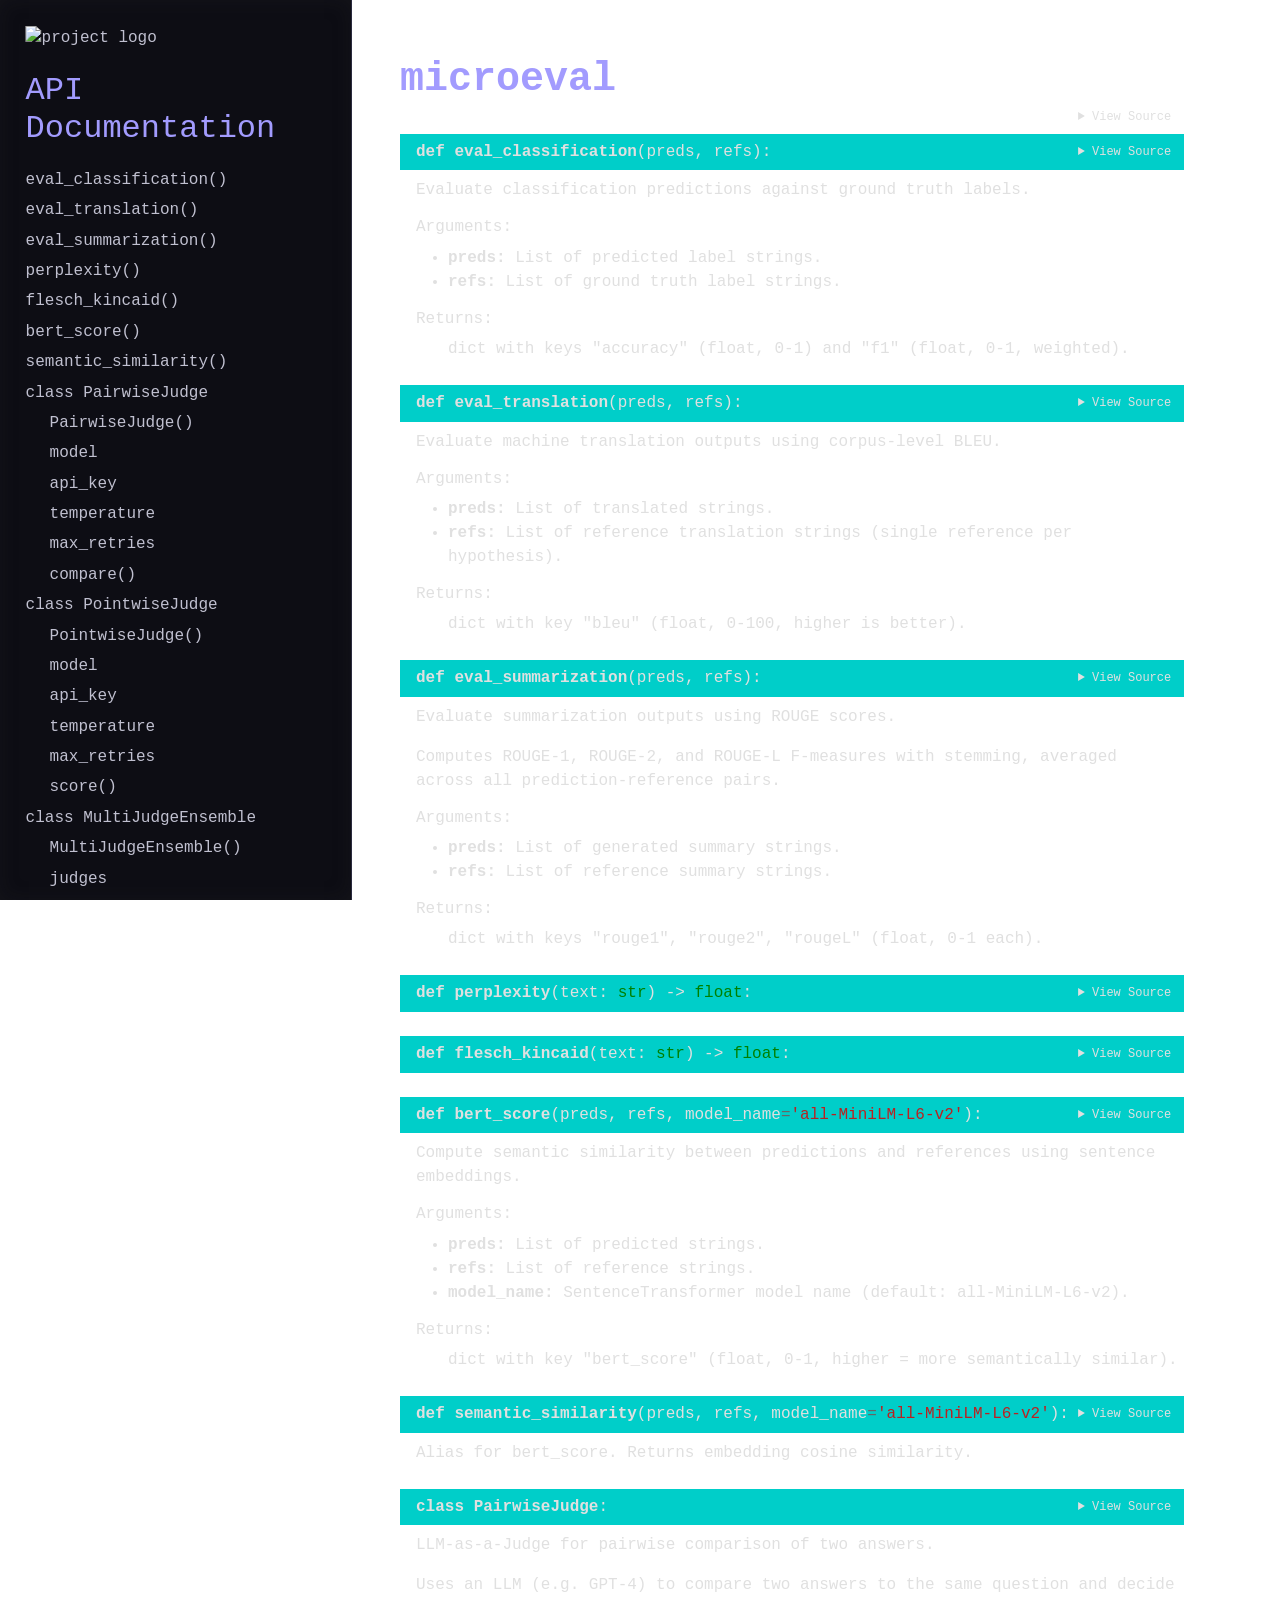
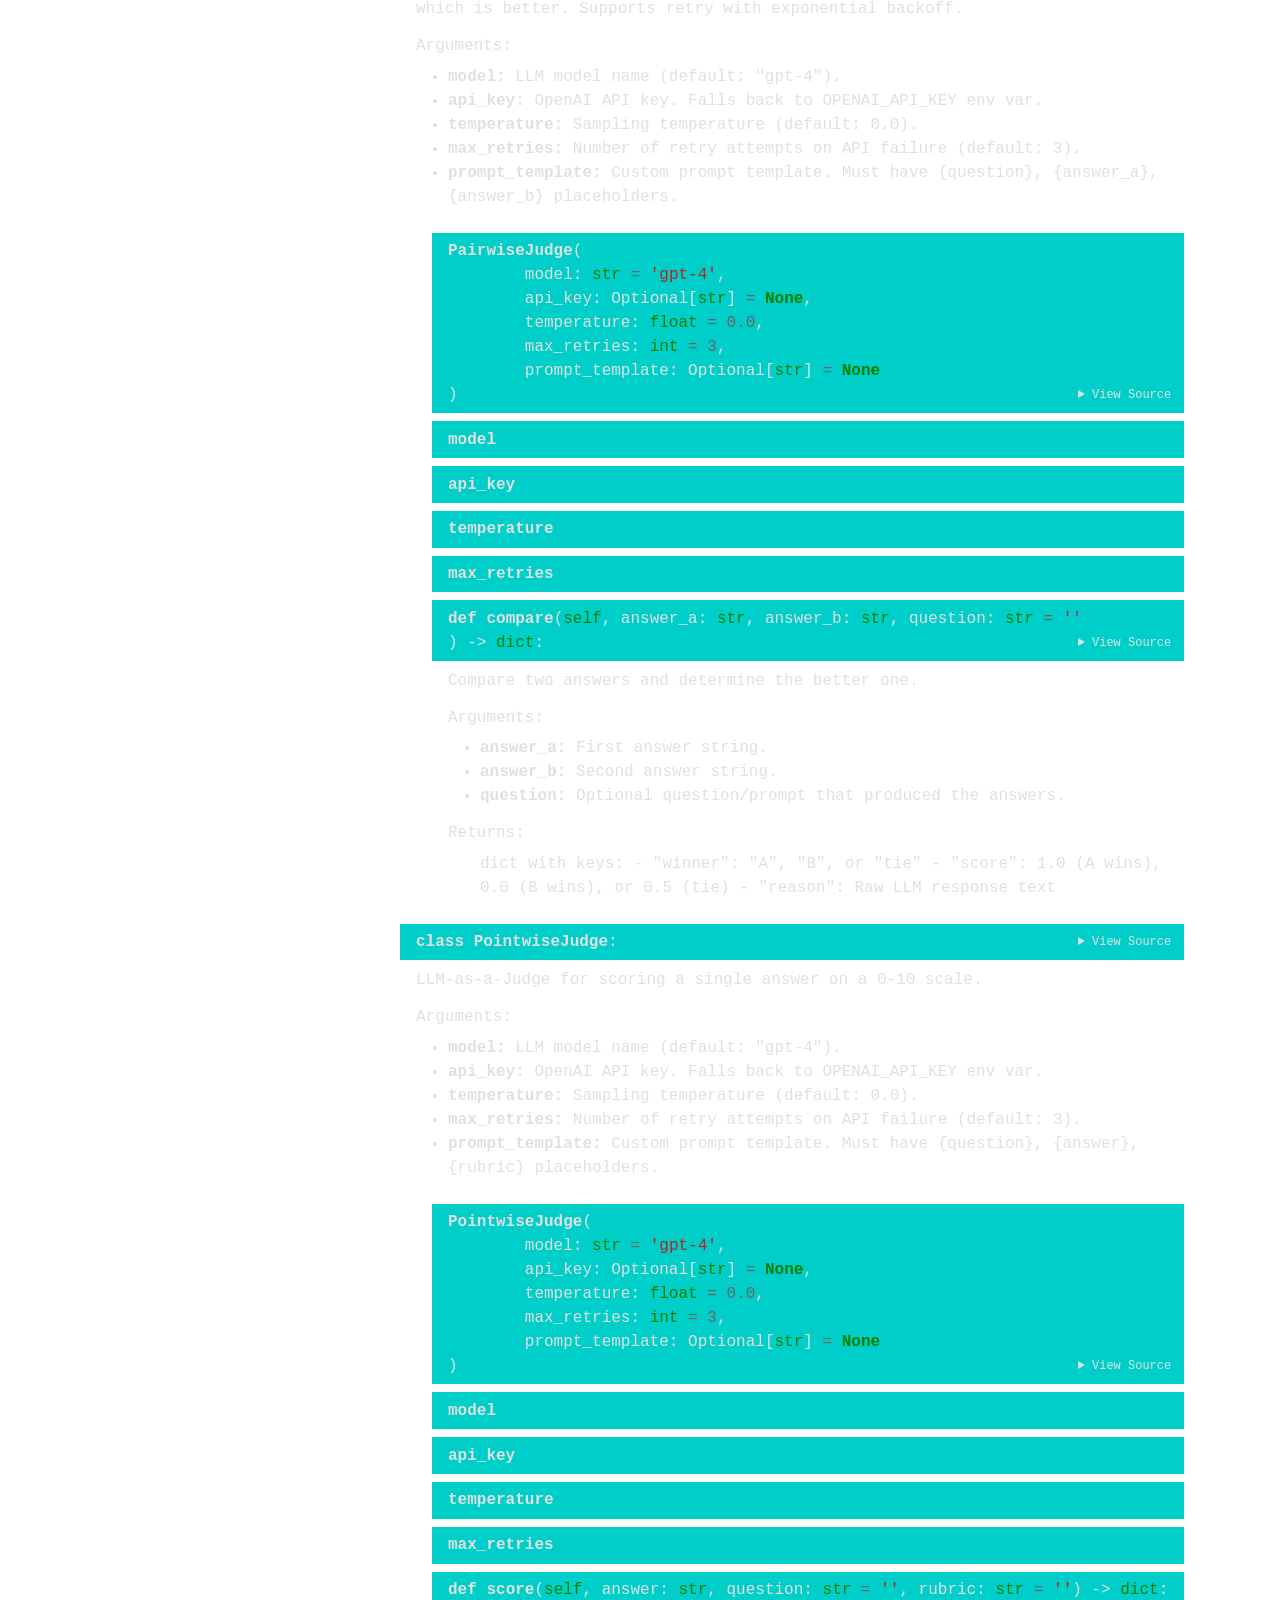
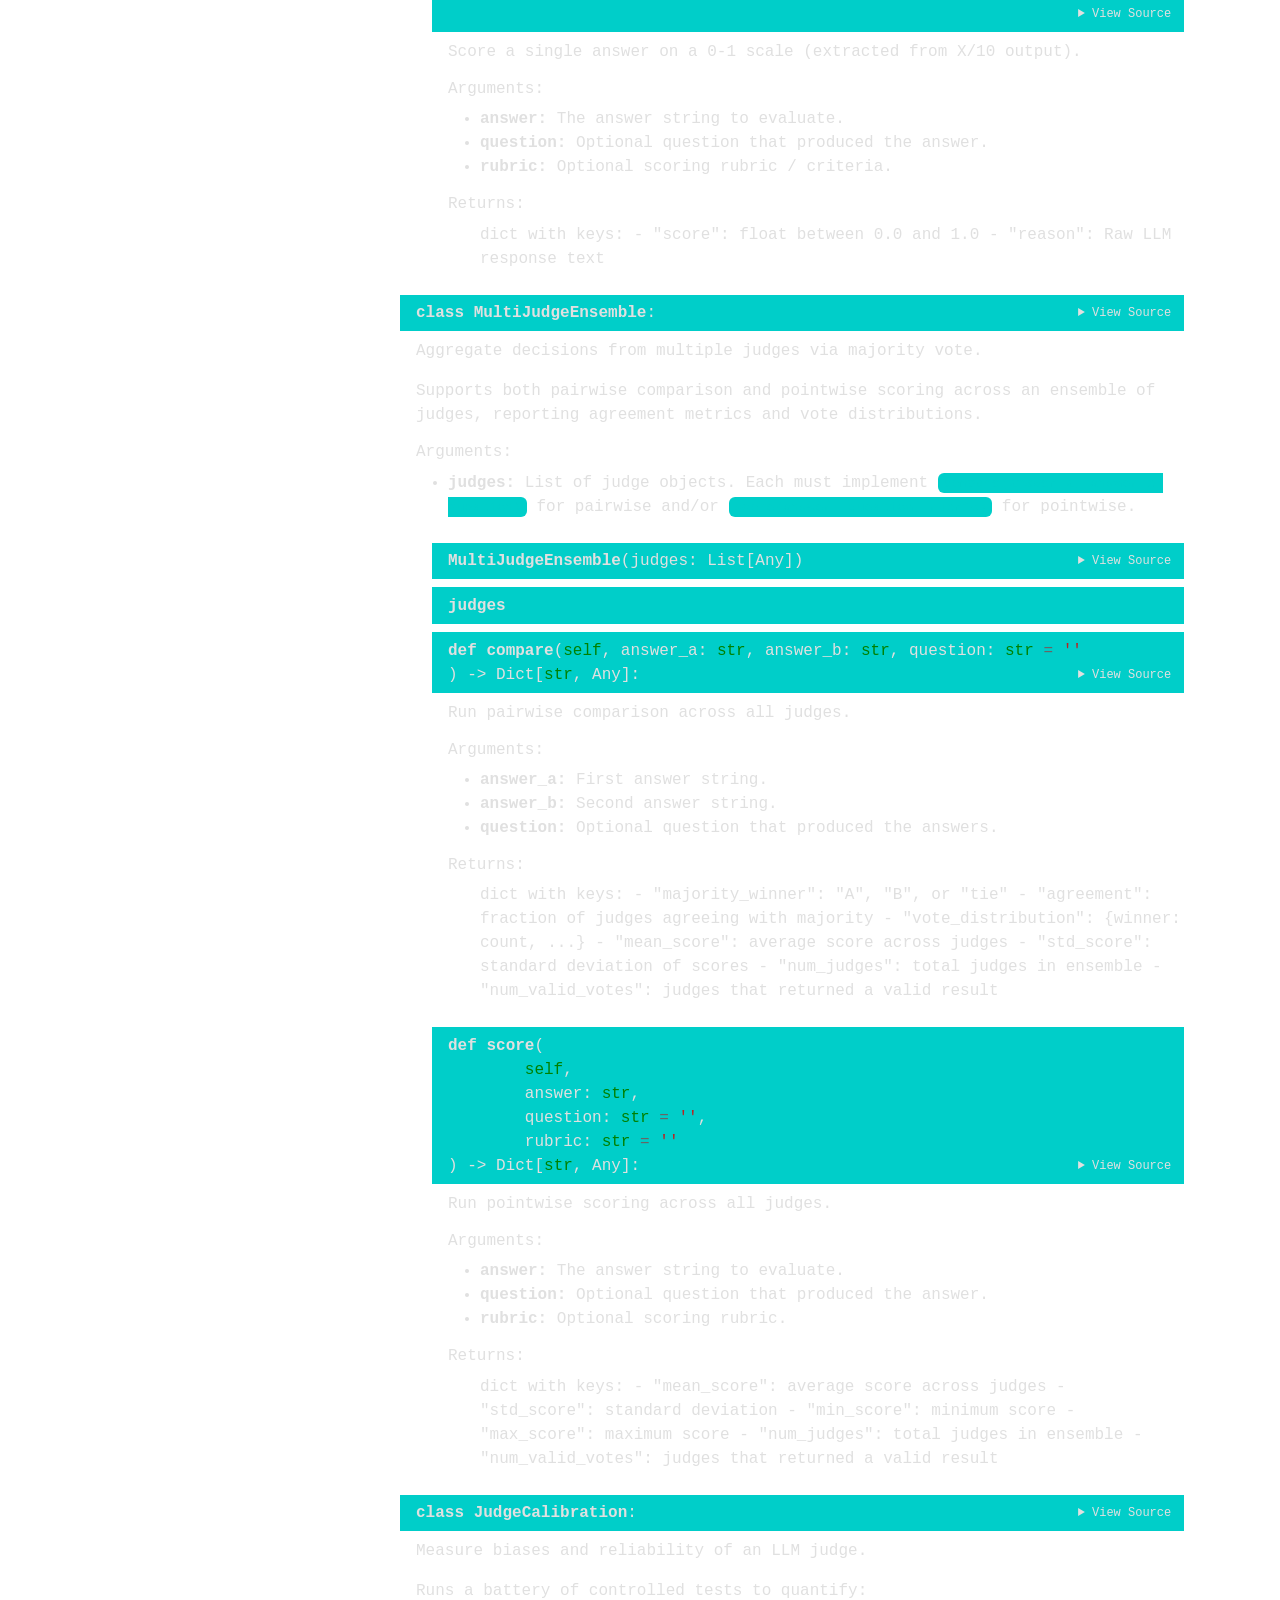
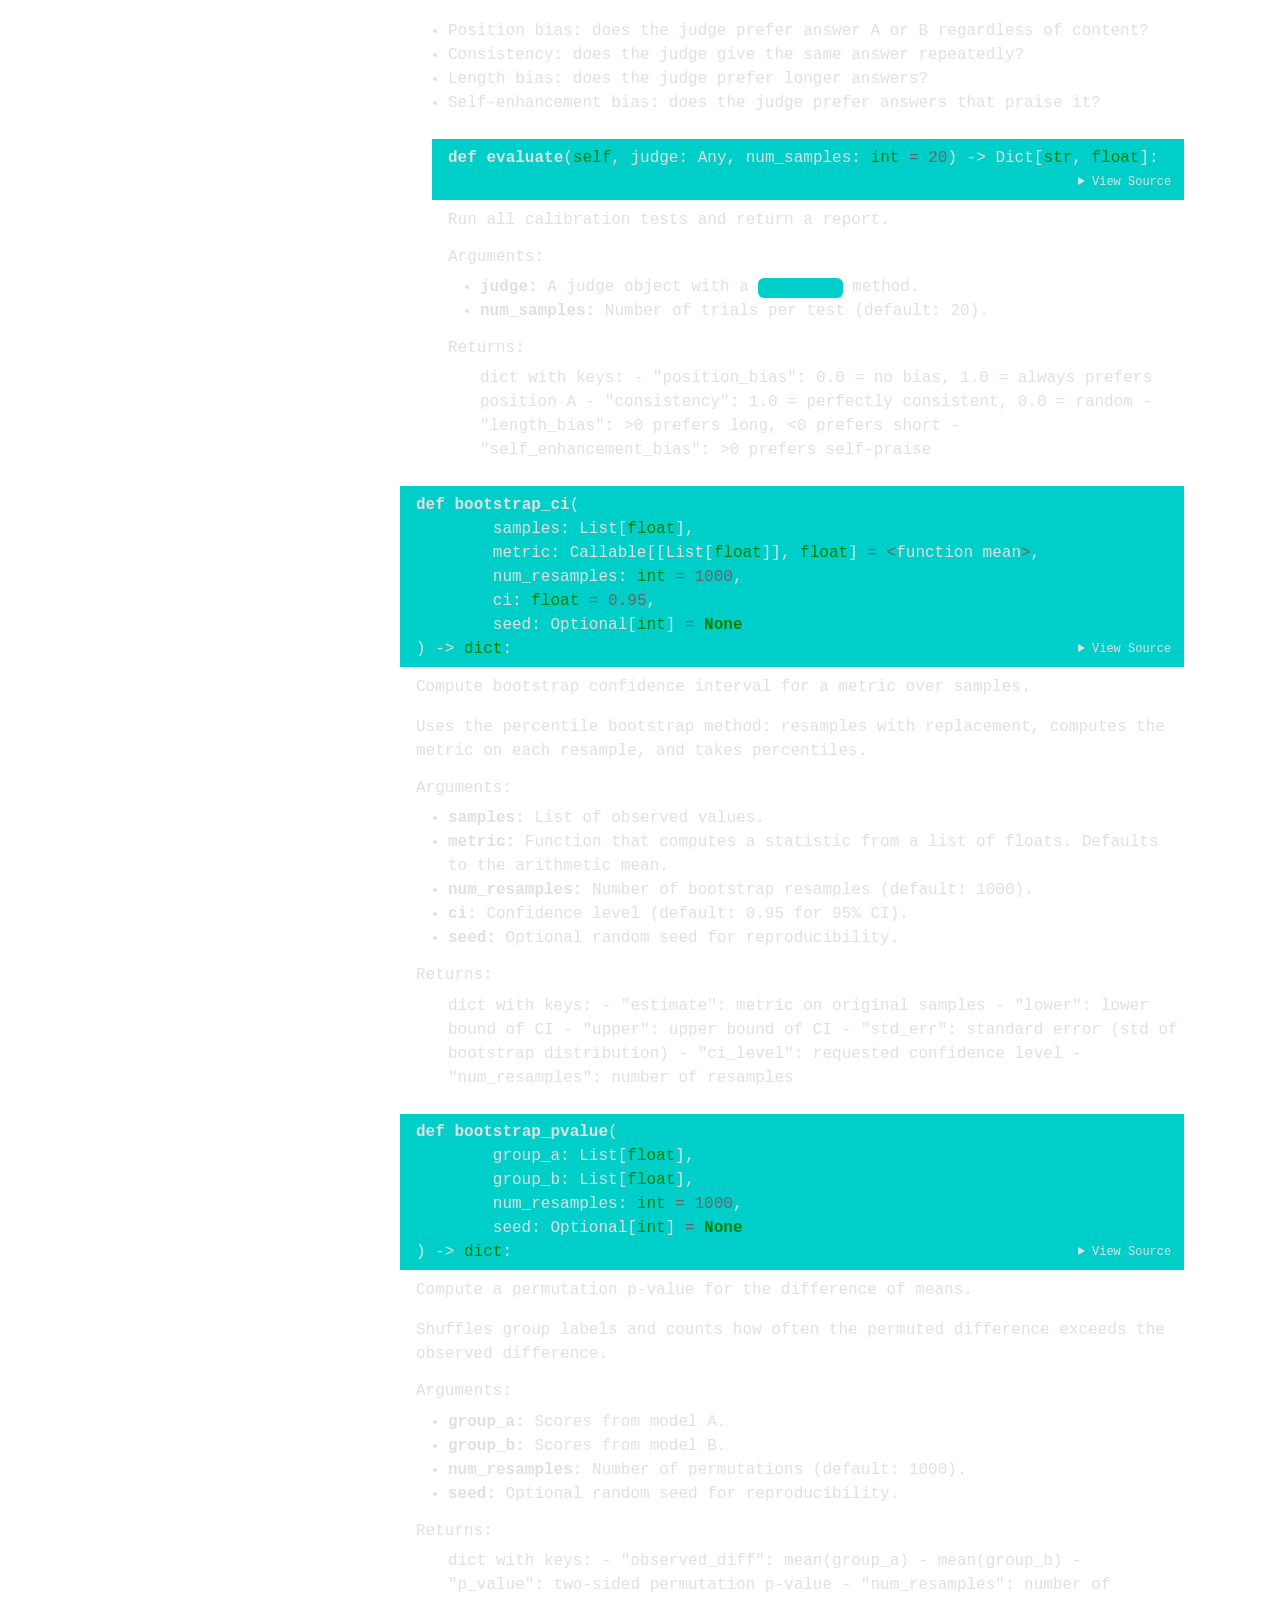
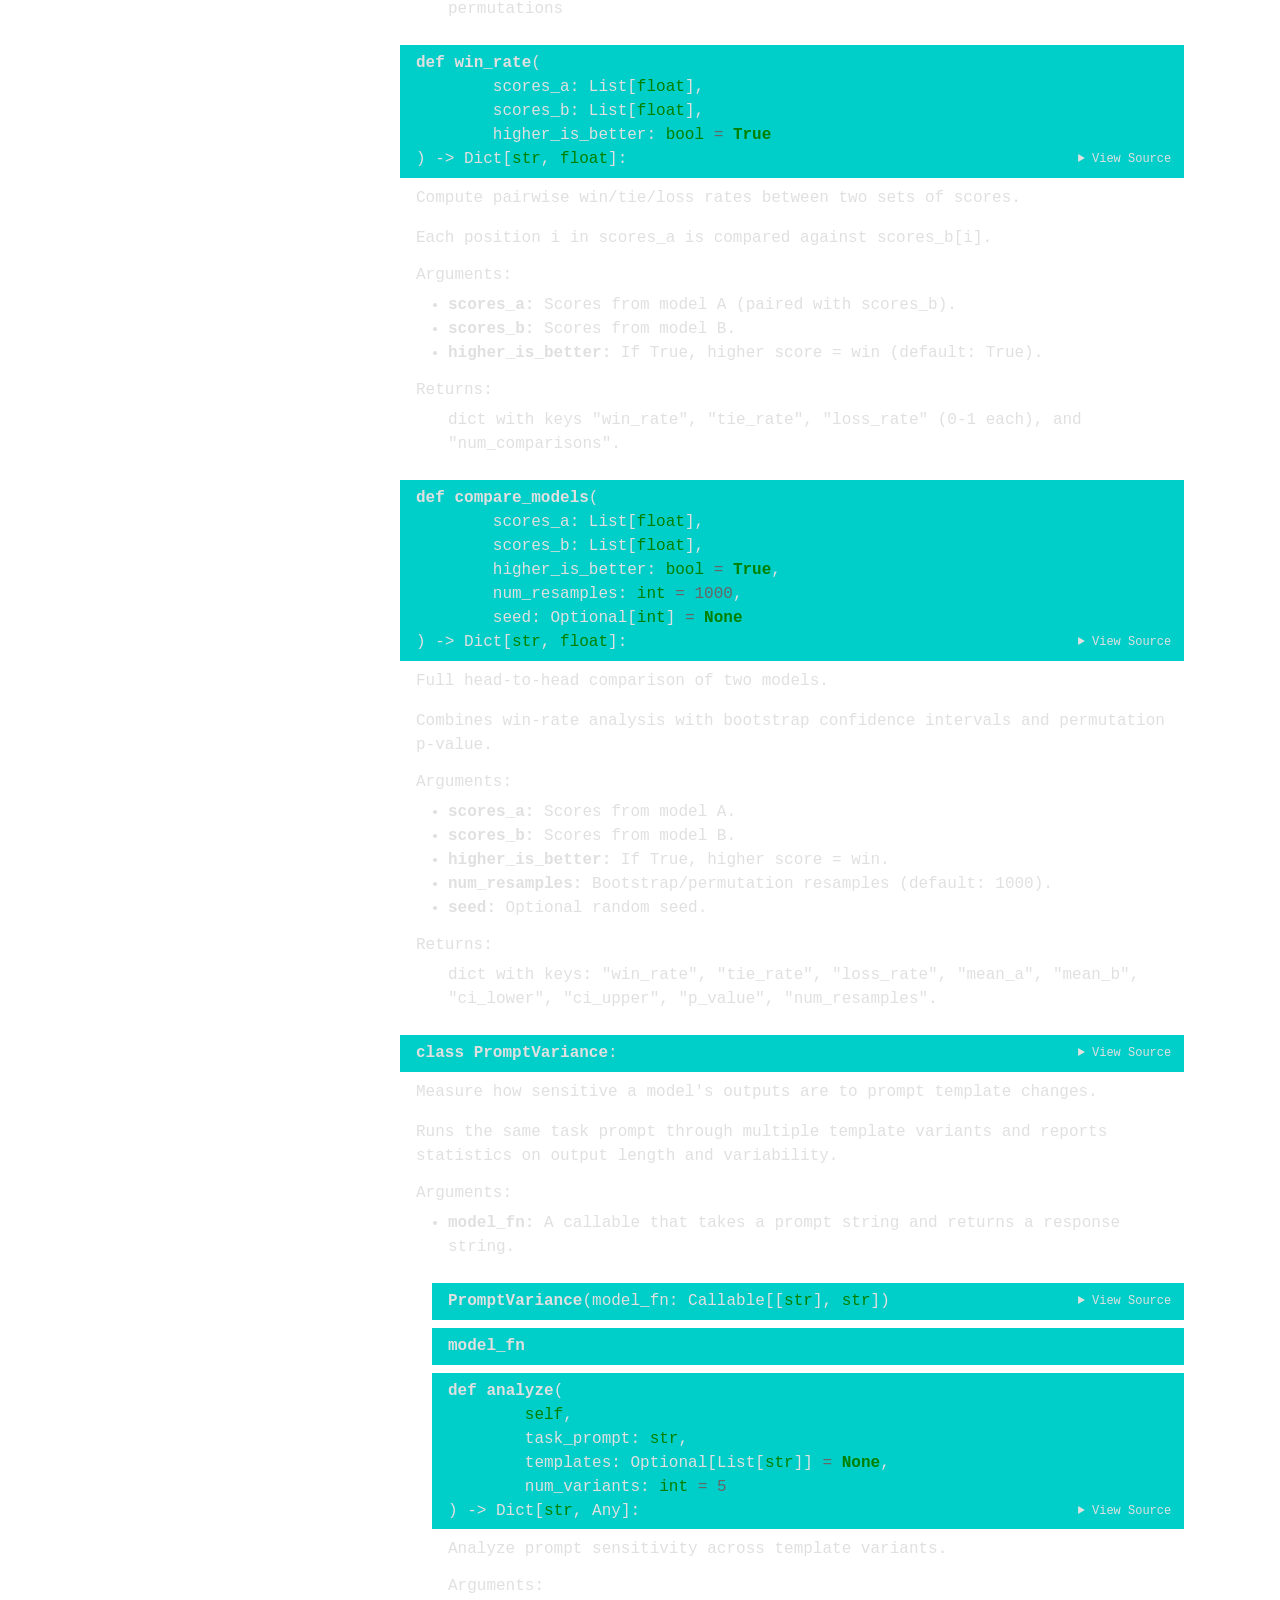
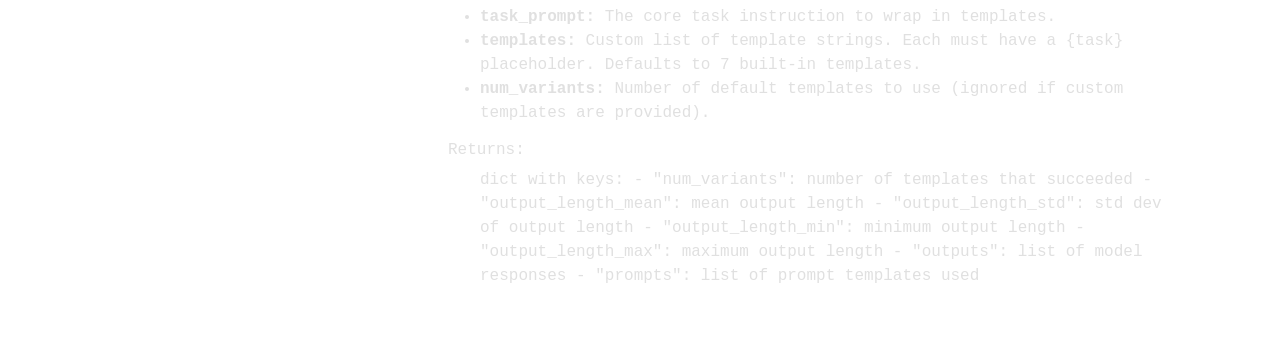
==== docs/microeval.html @ d52b9a61 "Add API docs (pdoc) and GitHub Pages deployment workflow" ====
<!doctype html>
<html lang="en">
<head>
    <meta charset="utf-8">
    <meta name="viewport" content="width=device-width, initial-scale=1">
    <meta name="generator" content="pdoc 16.0.0"/>
    <title>microeval API documentation</title>

    <style>/*! * Bootstrap Reboot v5.0.0 (https://getbootstrap.com/) * Copyright 2011-2021 The Bootstrap Authors * Copyright 2011-2021 Twitter, Inc. * Licensed under MIT (https://github.com/twbs/bootstrap/blob/main/LICENSE) * Forked from Normalize.css, licensed MIT (https://github.com/necolas/normalize.css/blob/master/LICENSE.md) */*,::after,::before{box-sizing:border-box}@media (prefers-reduced-motion:no-preference){:root{scroll-behavior:smooth}}body{margin:0;font-family:system-ui,-apple-system,"Segoe UI",Roboto,"Helvetica Neue",Arial,"Noto Sans","Liberation Sans",sans-serif,"Apple Color Emoji","Segoe UI Emoji","Segoe UI Symbol","Noto Color Emoji";font-size:1rem;font-weight:400;line-height:1.5;color:#212529;background-color:#fff;-webkit-text-size-adjust:100%;-webkit-tap-highlight-color:transparent}hr{margin:1rem 0;color:inherit;background-color:currentColor;border:0;opacity:.25}hr:not([size]){height:1px}h1,h2,h3,h4,h5,h6{margin-top:0;margin-bottom:.5rem;font-weight:500;line-height:1.2}h1{font-size:calc(1.375rem + 1.5vw)}@media (min-width:1200px){h1{font-size:2.5rem}}h2{font-size:calc(1.325rem + .9vw)}@media (min-width:1200px){h2{font-size:2rem}}h3{font-size:calc(1.3rem + .6vw)}@media (min-width:1200px){h3{font-size:1.75rem}}h4{font-size:calc(1.275rem + .3vw)}@media (min-width:1200px){h4{font-size:1.5rem}}h5{font-size:1.25rem}h6{font-size:1rem}p{margin-top:0;margin-bottom:1rem}abbr[data-bs-original-title],abbr[title]{-webkit-text-decoration:underline dotted;text-decoration:underline dotted;cursor:help;-webkit-text-decoration-skip-ink:none;text-decoration-skip-ink:none}address{margin-bottom:1rem;font-style:normal;line-height:inherit}ol,ul{padding-left:2rem}dl,ol,ul{margin-top:0;margin-bottom:1rem}ol ol,ol ul,ul ol,ul ul{margin-bottom:0}dt{font-weight:700}dd{margin-bottom:.5rem;margin-left:0}blockquote{margin:0 0 1rem}b,strong{font-weight:bolder}small{font-size:.875em}mark{padding:.2em;background-color:#fcf8e3}sub,sup{position:relative;font-size:.75em;line-height:0;vertical-align:baseline}sub{bottom:-.25em}sup{top:-.5em}a{color:#0d6efd;text-decoration:underline}a:hover{color:#0a58ca}a:not([href]):not([class]),a:not([href]):not([class]):hover{color:inherit;text-decoration:none}code,kbd,pre,samp{font-family:SFMono-Regular,Menlo,Monaco,Consolas,"Liberation Mono","Courier New",monospace;font-size:1em;direction:ltr;unicode-bidi:bidi-override}pre{display:block;margin-top:0;margin-bottom:1rem;overflow:auto;font-size:.875em}pre code{font-size:inherit;color:inherit;word-break:normal}code{font-size:.875em;color:#d63384;word-wrap:break-word}a>code{color:inherit}kbd{padding:.2rem .4rem;font-size:.875em;color:#fff;background-color:#212529;border-radius:.2rem}kbd kbd{padding:0;font-size:1em;font-weight:700}figure{margin:0 0 1rem}img,svg{vertical-align:middle}table{caption-side:bottom;border-collapse:collapse}caption{padding-top:.5rem;padding-bottom:.5rem;color:#6c757d;text-align:left}th{text-align:inherit;text-align:-webkit-match-parent}tbody,td,tfoot,th,thead,tr{border-color:inherit;border-style:solid;border-width:0}label{display:inline-block}button{border-radius:0}button:focus:not(:focus-visible){outline:0}button,input,optgroup,select,textarea{margin:0;font-family:inherit;font-size:inherit;line-height:inherit}button,select{text-transform:none}[role=button]{cursor:pointer}select{word-wrap:normal}select:disabled{opacity:1}[list]::-webkit-calendar-picker-indicator{display:none}[type=button],[type=reset],[type=submit],button{-webkit-appearance:button}[type=button]:not(:disabled),[type=reset]:not(:disabled),[type=submit]:not(:disabled),button:not(:disabled){cursor:pointer}::-moz-focus-inner{padding:0;border-style:none}textarea{resize:vertical}fieldset{min-width:0;padding:0;margin:0;border:0}legend{float:left;width:100%;padding:0;margin-bottom:.5rem;font-size:calc(1.275rem + .3vw);line-height:inherit}@media (min-width:1200px){legend{font-size:1.5rem}}legend+*{clear:left}::-webkit-datetime-edit-day-field,::-webkit-datetime-edit-fields-wrapper,::-webkit-datetime-edit-hour-field,::-webkit-datetime-edit-minute,::-webkit-datetime-edit-month-field,::-webkit-datetime-edit-text,::-webkit-datetime-edit-year-field{padding:0}::-webkit-inner-spin-button{height:auto}[type=search]{outline-offset:-2px;-webkit-appearance:textfield}::-webkit-search-decoration{-webkit-appearance:none}::-webkit-color-swatch-wrapper{padding:0}::file-selector-button{font:inherit}::-webkit-file-upload-button{font:inherit;-webkit-appearance:button}output{display:inline-block}iframe{border:0}summary{display:list-item;cursor:pointer}progress{vertical-align:baseline}[hidden]{display:none!important}</style>
    <style>/*! syntax-highlighting.css */pre{line-height:125%;}span.linenos{color:inherit; background-color:transparent; padding-left:5px; padding-right:20px;}.pdoc-code .hll{background-color:#ffffcc}.pdoc-code{background:#f8f8f8;}.pdoc-code .c{color:#3D7B7B; font-style:italic}.pdoc-code .err{border:1px solid #FF0000}.pdoc-code .k{color:#008000; font-weight:bold}.pdoc-code .o{color:#666666}.pdoc-code .ch{color:#3D7B7B; font-style:italic}.pdoc-code .cm{color:#3D7B7B; font-style:italic}.pdoc-code .cp{color:#9C6500}.pdoc-code .cpf{color:#3D7B7B; font-style:italic}.pdoc-code .c1{color:#3D7B7B; font-style:italic}.pdoc-code .cs{color:#3D7B7B; font-style:italic}.pdoc-code .gd{color:#A00000}.pdoc-code .ge{font-style:italic}.pdoc-code .gr{color:#E40000}.pdoc-code .gh{color:#000080; font-weight:bold}.pdoc-code .gi{color:#008400}.pdoc-code .go{color:#717171}.pdoc-code .gp{color:#000080; font-weight:bold}.pdoc-code .gs{font-weight:bold}.pdoc-code .gu{color:#800080; font-weight:bold}.pdoc-code .gt{color:#0044DD}.pdoc-code .kc{color:#008000; font-weight:bold}.pdoc-code .kd{color:#008000; font-weight:bold}.pdoc-code .kn{color:#008000; font-weight:bold}.pdoc-code .kp{color:#008000}.pdoc-code .kr{color:#008000; font-weight:bold}.pdoc-code .kt{color:#B00040}.pdoc-code .m{color:#666666}.pdoc-code .s{color:#BA2121}.pdoc-code .na{color:#687822}.pdoc-code .nb{color:#008000}.pdoc-code .nc{color:#0000FF; font-weight:bold}.pdoc-code .no{color:#880000}.pdoc-code .nd{color:#AA22FF}.pdoc-code .ni{color:#717171; font-weight:bold}.pdoc-code .ne{color:#CB3F38; font-weight:bold}.pdoc-code .nf{color:#0000FF}.pdoc-code .nl{color:#767600}.pdoc-code .nn{color:#0000FF; font-weight:bold}.pdoc-code .nt{color:#008000; font-weight:bold}.pdoc-code .nv{color:#19177C}.pdoc-code .ow{color:#AA22FF; font-weight:bold}.pdoc-code .w{color:#bbbbbb}.pdoc-code .mb{color:#666666}.pdoc-code .mf{color:#666666}.pdoc-code .mh{color:#666666}.pdoc-code .mi{color:#666666}.pdoc-code .mo{color:#666666}.pdoc-code .sa{color:#BA2121}.pdoc-code .sb{color:#BA2121}.pdoc-code .sc{color:#BA2121}.pdoc-code .dl{color:#BA2121}.pdoc-code .sd{color:#BA2121; font-style:italic}.pdoc-code .s2{color:#BA2121}.pdoc-code .se{color:#AA5D1F; font-weight:bold}.pdoc-code .sh{color:#BA2121}.pdoc-code .si{color:#A45A77; font-weight:bold}.pdoc-code .sx{color:#008000}.pdoc-code .sr{color:#A45A77}.pdoc-code .s1{color:#BA2121}.pdoc-code .ss{color:#19177C}.pdoc-code .bp{color:#008000}.pdoc-code .fm{color:#0000FF}.pdoc-code .vc{color:#19177C}.pdoc-code .vg{color:#19177C}.pdoc-code .vi{color:#19177C}.pdoc-code .vm{color:#19177C}.pdoc-code .il{color:#666666}</style>
    <style>/*! theme.css */:root{  --primary:#6c5ce7;  --primary-light:#a29bfe;  --accent:#00cec9;  --bg:#0a0a0f;  --bg-card:#12121a;  --bg-hover:#1a1a2e;  --text:#e0e0e0;  --text-muted:#888;  --border:#2a2a3e;  --code-bg:#1a1a2e;  --link:#a29bfe;  --sidebar-bg:#0d0d14;  --sidebar-item:#c0c0d0;}body{  background:var(--bg);  color:var(--text);  font-family:"JetBrains Mono", "Fira Code", "Cascadia Code", monospace;}nav{  background:var(--sidebar-bg) !important;  border-right:1px solid var(--border) !important;}nav a{  color:var(--sidebar-item) !important;}nav a:hover{  color:var(--primary-light) !important;}article{  background:var(--bg-card) !important;}pre{  background:var(--code-bg) !important;  border:1px solid var(--border) !important;}code{  color:var(--accent) !important;}a{  color:var(--link) !important;}h1, h2, h3, h4{  color:var(--primary-light) !important;}hr{  border-color:var(--border) !important;}table{  border-color:var(--border) !important;}th{  background:var(--bg-hover) !important;  color:var(--primary-light) !important;}td{  background:var(--bg-card) !important;}footer{  color:var(--text-muted) !important;}</style>
    <style>/*! layout.css */html, body{width:100%;height:100%;}html, main{scroll-behavior:smooth;}body{background-color:var(--pdoc-background);}@media (max-width:769px){#navtoggle{cursor:pointer;position:absolute;width:50px;height:40px;top:1rem;right:1rem;border-color:var(--text);color:var(--text);display:flex;opacity:0.8;z-index:999;}#navtoggle:hover{opacity:1;}#togglestate + div{display:none;}#togglestate:checked + div{display:inherit;}main, header{padding:2rem 3vw;}header + main{margin-top:-3rem;}.git-button{display:none !important;}nav input[type="search"]{max-width:77%;}nav input[type="search"]:first-child{margin-top:-6px;}nav input[type="search"]:valid ~ *{display:none !important;}}@media (min-width:770px){:root{--sidebar-width:clamp(12.5rem, 28vw, 22rem);}nav{position:fixed;overflow:auto;height:100vh;width:var(--sidebar-width);}main, header{padding:3rem 2rem 3rem calc(var(--sidebar-width) + 3rem);width:calc(54rem + var(--sidebar-width));max-width:100%;}header + main{margin-top:-4rem;}#navtoggle{display:none;}}#togglestate{position:absolute;height:0;opacity:0;}nav.pdoc{--pad:clamp(0.5rem, 2vw, 1.75rem);--indent:1.5rem;background-color:var(--accent);border-right:1px solid var(--accent2);box-shadow:0 0 20px rgba(50, 50, 50, .2) inset;padding:0 0 0 var(--pad);overflow-wrap:anywhere;scrollbar-width:thin; scrollbar-color:var(--accent2) transparent; z-index:1}nav.pdoc::-webkit-scrollbar{width:.4rem; }nav.pdoc::-webkit-scrollbar-thumb{background-color:var(--accent2); }nav.pdoc > div{padding:var(--pad) 0;}nav.pdoc .module-list-button{display:inline-flex;align-items:center;color:var(--text);border-color:var(--muted);margin-bottom:1rem;}nav.pdoc .module-list-button:hover{border-color:var(--text);}nav.pdoc input[type=search]{display:block;outline-offset:0;width:calc(100% - var(--pad));}nav.pdoc .logo{max-width:calc(100% - var(--pad));max-height:35vh;display:block;margin:0 auto 1rem;transform:translate(calc(-.5 * var(--pad)), 0);}nav.pdoc ul{list-style:none;padding-left:0;}nav.pdoc > div > ul{margin-left:calc(0px - var(--pad));}nav.pdoc li a{padding:.2rem 0 .2rem calc(var(--pad) + var(--indent));}nav.pdoc > div > ul > li > a{padding-left:var(--pad);}nav.pdoc li{transition:all 100ms;}nav.pdoc li:hover{background-color:var(--nav-hover);}nav.pdoc a, nav.pdoc a:hover{color:var(--text);}nav.pdoc a{display:block;}nav.pdoc > h2:first-of-type{margin-top:1.5rem;}nav.pdoc .class:before{content:"class ";color:var(--muted);}nav.pdoc .function:after{content:"()";color:var(--muted);}nav.pdoc footer:before{content:"";display:block;width:calc(100% - var(--pad));border-top:solid var(--accent2) 1px;margin-top:1.5rem;padding-top:.5rem;}nav.pdoc footer{font-size:small;}</style>
    <style>/*! content.css */.pdoc{color:var(--text);box-sizing:border-box;line-height:1.5;background:none;}.pdoc .pdoc-button{cursor:pointer;display:inline-block;border:solid black 1px;border-radius:2px;font-size:.75rem;padding:calc(0.5em - 1px) 1em;transition:100ms all;}.pdoc .alert{padding:1rem 1rem 1rem calc(1.5rem + 24px);border:1px solid transparent;border-radius:.25rem;background-repeat:no-repeat;background-position:.75rem center;margin-bottom:1rem;}.pdoc .alert > em{display:none;}.pdoc .alert > *:last-child{margin-bottom:0;}.pdoc .alert.note{color:#084298;background-color:#cfe2ff;border-color:#b6d4fe;background-image:url("data:image/svg+xml,%3Csvg%20xmlns%3D%22http%3A//www.w3.org/2000/svg%22%20width%3D%2224%22%20height%3D%2224%22%20fill%3D%22%23084298%22%20viewBox%3D%220%200%2016%2016%22%3E%3Cpath%20d%3D%22M8%2016A8%208%200%201%200%208%200a8%208%200%200%200%200%2016zm.93-9.412-1%204.705c-.07.34.029.533.304.533.194%200%20.487-.07.686-.246l-.088.416c-.287.346-.92.598-1.465.598-.703%200-1.002-.422-.808-1.319l.738-3.468c.064-.293.006-.399-.287-.47l-.451-.081.082-.381%202.29-.287zM8%205.5a1%201%200%201%201%200-2%201%201%200%200%201%200%202z%22/%3E%3C/svg%3E");}.pdoc .alert.tip{color:#0a3622;background-color:#d1e7dd;border-color:#a3cfbb;background-image:url("data:image/svg+xml,%3Csvg%20xmlns%3D%22http%3A//www.w3.org/2000/svg%22%20width%3D%2224%22%20height%3D%2224%22%20fill%3D%22%230a3622%22%20viewBox%3D%220%200%2016%2016%22%3E%3Cpath%20d%3D%22M2%206a6%206%200%201%201%2010.174%204.31c-.203.196-.359.4-.453.619l-.762%201.769A.5.5%200%200%201%2010.5%2013a.5.5%200%200%201%200%201%20.5.5%200%200%201%200%201l-.224.447a1%201%200%200%201-.894.553H6.618a1%201%200%200%201-.894-.553L5.5%2015a.5.5%200%200%201%200-1%20.5.5%200%200%201%200-1%20.5.5%200%200%201-.46-.302l-.761-1.77a2%202%200%200%200-.453-.618A5.98%205.98%200%200%201%202%206m6-5a5%205%200%200%200-3.479%208.592c.263.254.514.564.676.941L5.83%2012h4.342l.632-1.467c.162-.377.413-.687.676-.941A5%205%200%200%200%208%201%22/%3E%3C/svg%3E");}.pdoc .alert.important{color:#055160;background-color:#cff4fc;border-color:#9eeaf9;background-image:url("data:image/svg+xml,%3Csvg%20xmlns%3D%22http%3A//www.w3.org/2000/svg%22%20width%3D%2224%22%20height%3D%2224%22%20fill%3D%22%23055160%22%20viewBox%3D%220%200%2016%2016%22%3E%3Cpath%20d%3D%22M2%200a2%202%200%200%200-2%202v12a2%202%200%200%200%202%202h12a2%202%200%200%200%202-2V2a2%202%200%200%200-2-2zm6%204c.535%200%20.954.462.9.995l-.35%203.507a.552.552%200%200%201-1.1%200L7.1%204.995A.905.905%200%200%201%208%204m.002%206a1%201%200%201%201%200%202%201%201%200%200%201%200-2%22/%3E%3C/svg%3E");}.pdoc .alert.warning{color:#664d03;background-color:#fff3cd;border-color:#ffecb5;background-image:url("data:image/svg+xml,%3Csvg%20xmlns%3D%22http%3A//www.w3.org/2000/svg%22%20width%3D%2224%22%20height%3D%2224%22%20fill%3D%22%23664d03%22%20viewBox%3D%220%200%2016%2016%22%3E%3Cpath%20d%3D%22M8.982%201.566a1.13%201.13%200%200%200-1.96%200L.165%2013.233c-.457.778.091%201.767.98%201.767h13.713c.889%200%201.438-.99.98-1.767L8.982%201.566zM8%205c.535%200%20.954.462.9.995l-.35%203.507a.552.552%200%200%201-1.1%200L7.1%205.995A.905.905%200%200%201%208%205zm.002%206a1%201%200%201%201%200%202%201%201%200%200%201%200-2z%22/%3E%3C/svg%3E");}.pdoc .alert.caution{color:#842029;background-color:#f8d7da;border-color:#f5c2c7;background-image:url("data:image/svg+xml,%3Csvg%20xmlns%3D%22http%3A//www.w3.org/2000/svg%22%20width%3D%2224%22%20height%3D%2224%22%20fill%3D%22%23842029%22%20viewBox%3D%220%200%2016%2016%22%3E%3Cpath%20d%3D%22M11.46.146A.5.5%200%200%200%2011.107%200H4.893a.5.5%200%200%200-.353.146L.146%204.54A.5.5%200%200%200%200%204.893v6.214a.5.5%200%200%200%20.146.353l4.394%204.394a.5.5%200%200%200%20.353.146h6.214a.5.5%200%200%200%20.353-.146l4.394-4.394a.5.5%200%200%200%20.146-.353V4.893a.5.5%200%200%200-.146-.353zM8%204c.535%200%20.954.462.9.995l-.35%203.507a.552.552%200%200%201-1.1%200L7.1%204.995A.905.905%200%200%201%208%204m.002%206a1%201%200%201%201%200%202%201%201%200%200%201%200-2%22/%3E%3C/svg%3E");}.pdoc .alert.danger{color:#842029;background-color:#f8d7da;border-color:#f5c2c7;background-image:url("data:image/svg+xml,%3Csvg%20xmlns%3D%22http%3A//www.w3.org/2000/svg%22%20width%3D%2224%22%20height%3D%2224%22%20fill%3D%22%23842029%22%20viewBox%3D%220%200%2016%2016%22%3E%3Cpath%20d%3D%22M5.52.359A.5.5%200%200%201%206%200h4a.5.5%200%200%201%20.474.658L8.694%206H12.5a.5.5%200%200%201%20.395.807l-7%209a.5.5%200%200%201-.873-.454L6.823%209.5H3.5a.5.5%200%200%201-.48-.641l2.5-8.5z%22/%3E%3C/svg%3E");}.pdoc .visually-hidden{position:absolute !important;width:1px !important;height:1px !important;padding:0 !important;margin:-1px !important;overflow:hidden !important;clip:rect(0, 0, 0, 0) !important;white-space:nowrap !important;border:0 !important;}.pdoc h1, .pdoc h2, .pdoc h3{font-weight:300;margin:.3em 0;padding:.2em 0;}.pdoc > section:not(.module-info) h1{font-size:1.5rem;font-weight:500;}.pdoc > section:not(.module-info) h2{font-size:1.4rem;font-weight:500;}.pdoc > section:not(.module-info) h3{font-size:1.3rem;font-weight:500;}.pdoc > section:not(.module-info) h4{font-size:1.2rem;}.pdoc > section:not(.module-info) h5{font-size:1.1rem;}.pdoc a{text-decoration:none;color:var(--link);}.pdoc a:hover{color:var(--link-hover);}.pdoc blockquote{margin-left:2rem;}.pdoc pre{border-top:1px solid var(--accent2);border-bottom:1px solid var(--accent2);margin-top:0;margin-bottom:1em;padding:.5rem 0 .5rem .5rem;overflow-x:auto;background-color:var(--code);}.pdoc code{color:var(--text);padding:.2em .4em;margin:0;font-size:85%;background-color:var(--accent);border-radius:6px;}.pdoc a > code{color:inherit;}.pdoc pre > code{display:inline-block;font-size:inherit;background:none;border:none;padding:0;}.pdoc > section:not(.module-info){margin-bottom:1.5rem;}.pdoc .modulename{margin-top:0;font-weight:bold;}.pdoc .modulename a{color:var(--link);transition:100ms all;}.pdoc .git-button{float:right;border:solid var(--link) 1px;}.pdoc .git-button:hover{background-color:var(--link);color:var(--pdoc-background);}.view-source-toggle-state,.view-source-toggle-state ~ .pdoc-code{display:none;}.view-source-toggle-state:checked ~ .pdoc-code{display:block;}.view-source-button{display:inline-block;float:right;font-size:.75rem;line-height:1.5rem;color:var(--muted);padding:0 .4rem 0 1.3rem;cursor:pointer;text-indent:-2px;}.view-source-button > span{visibility:hidden;}.module-info .view-source-button{float:none;display:flex;justify-content:flex-end;margin:-1.2rem .4rem -.2rem 0;}.view-source-button::before{position:absolute;content:"View Source";display:list-item;list-style-type:disclosure-closed;}.view-source-toggle-state:checked ~ .attr .view-source-button::before,.view-source-toggle-state:checked ~ .view-source-button::before{list-style-type:disclosure-open;}.pdoc .docstring{margin-bottom:1.5rem;}.pdoc section:not(.module-info) .docstring{margin-left:clamp(0rem, 5vw - 2rem, 1rem);}.pdoc .docstring .pdoc-code{margin-left:1em;margin-right:1em;}.pdoc h1:target,.pdoc h2:target,.pdoc h3:target,.pdoc h4:target,.pdoc h5:target,.pdoc h6:target,.pdoc .pdoc-code > pre > span:target{background-color:var(--active);box-shadow:-1rem 0 0 0 var(--active);}.pdoc .pdoc-code > pre > span:target{display:block;}.pdoc div:target > .attr,.pdoc section:target > .attr,.pdoc dd:target > a{background-color:var(--active);}.pdoc *{scroll-margin:2rem;}.pdoc .pdoc-code .linenos{user-select:none;}.pdoc .attr:hover{filter:contrast(0.95);}.pdoc section, .pdoc .classattr{position:relative;}.pdoc .headerlink{--width:clamp(1rem, 3vw, 2rem);position:absolute;top:0;left:calc(0rem - var(--width));transition:all 100ms ease-in-out;opacity:0;}.pdoc .headerlink::before{content:"#";display:block;text-align:center;width:var(--width);height:2.3rem;line-height:2.3rem;font-size:1.5rem;}.pdoc .attr:hover ~ .headerlink,.pdoc *:target > .headerlink,.pdoc .headerlink:hover{opacity:1;}.pdoc .attr{display:block;margin:.5rem 0 .5rem;padding:.4rem .4rem .4rem 1rem;background-color:var(--accent);overflow-x:auto;}.pdoc .classattr{margin-left:2rem;}.pdoc .decorator-deprecated{color:#842029;}.pdoc .decorator-deprecated ~ span{filter:grayscale(1) opacity(0.8);}.pdoc .name{color:var(--name);font-weight:bold;}.pdoc .def{color:var(--def);font-weight:bold;}.pdoc .signature{background-color:transparent;}.pdoc .param, .pdoc .return-annotation{white-space:pre;}.pdoc .signature.multiline .param{display:block;}.pdoc .signature.condensed .param{display:inline-block;}.pdoc .annotation{color:var(--annotation);}.pdoc .view-value-toggle-state,.pdoc .view-value-toggle-state ~ .default_value{display:none;}.pdoc .view-value-toggle-state:checked ~ .default_value{display:inherit;}.pdoc .view-value-button{font-size:.5rem;vertical-align:middle;border-style:dashed;margin-top:-0.1rem;}.pdoc .view-value-button:hover{background:white;}.pdoc .view-value-button::before{content:"show";text-align:center;width:2.2em;display:inline-block;}.pdoc .view-value-toggle-state:checked ~ .view-value-button::before{content:"hide";}.pdoc .inherited{margin-left:2rem;}.pdoc .inherited dt{font-weight:700;}.pdoc .inherited dt, .pdoc .inherited dd{display:inline;margin-left:0;margin-bottom:.5rem;}.pdoc .inherited dd:not(:last-child):after{content:", ";}.pdoc .inherited .class:before{content:"class ";}.pdoc .inherited .function a:after{content:"()";}.pdoc .search-result .docstring{overflow:auto;max-height:25vh;}.pdoc .search-result.focused > .attr{background-color:var(--active);}.pdoc .attribution{margin-top:2rem;display:block;opacity:0.5;transition:all 200ms;filter:grayscale(100%);}.pdoc .attribution:hover{opacity:1;filter:grayscale(0%);}.pdoc .attribution img{margin-left:5px;height:27px;vertical-align:bottom;width:50px;transition:all 200ms;}.pdoc table{display:block;width:max-content;max-width:100%;overflow:auto;margin-bottom:1rem;}.pdoc table th{font-weight:600;}.pdoc table th, .pdoc table td{padding:6px 13px;border:1px solid var(--accent2);}</style>
    <style>/*! custom.css */</style></head>
<body>
    <nav class="pdoc">
        <label id="navtoggle" for="togglestate" class="pdoc-button"><svg xmlns='http://www.w3.org/2000/svg' viewBox='0 0 30 30'><path stroke-linecap='round' stroke="currentColor" stroke-miterlimit='10' stroke-width='2' d='M4 7h22M4 15h22M4 23h22'/></svg></label>
        <input id="togglestate" type="checkbox" aria-hidden="true" tabindex="-1">
        <div>
<a href="https://github.com/liodon-ai/MicroEval">            <img src="https://raw.githubusercontent.com/liodon-ai/MicroEval/main/docs/logo.svg" class="logo" alt="project logo"/>
</a>



            <h2>API Documentation</h2>
                <ul class="memberlist">
            <li>
                    <a class="function" href="#eval_classification">eval_classification</a>
            </li>
            <li>
                    <a class="function" href="#eval_translation">eval_translation</a>
            </li>
            <li>
                    <a class="function" href="#eval_summarization">eval_summarization</a>
            </li>
            <li>
                    <a class="function" href="#perplexity">perplexity</a>
            </li>
            <li>
                    <a class="function" href="#flesch_kincaid">flesch_kincaid</a>
            </li>
            <li>
                    <a class="function" href="#bert_score">bert_score</a>
            </li>
            <li>
                    <a class="function" href="#semantic_similarity">semantic_similarity</a>
            </li>
            <li>
                    <a class="class" href="#PairwiseJudge">PairwiseJudge</a>
                            <ul class="memberlist">
                        <li>
                                <a class="function" href="#PairwiseJudge.__init__">PairwiseJudge</a>
                        </li>
                        <li>
                                <a class="variable" href="#PairwiseJudge.model">model</a>
                        </li>
                        <li>
                                <a class="variable" href="#PairwiseJudge.api_key">api_key</a>
                        </li>
                        <li>
                                <a class="variable" href="#PairwiseJudge.temperature">temperature</a>
                        </li>
                        <li>
                                <a class="variable" href="#PairwiseJudge.max_retries">max_retries</a>
                        </li>
                        <li>
                                <a class="function" href="#PairwiseJudge.compare">compare</a>
                        </li>
                </ul>

            </li>
            <li>
                    <a class="class" href="#PointwiseJudge">PointwiseJudge</a>
                            <ul class="memberlist">
                        <li>
                                <a class="function" href="#PointwiseJudge.__init__">PointwiseJudge</a>
                        </li>
                        <li>
                                <a class="variable" href="#PointwiseJudge.model">model</a>
                        </li>
                        <li>
                                <a class="variable" href="#PointwiseJudge.api_key">api_key</a>
                        </li>
                        <li>
                                <a class="variable" href="#PointwiseJudge.temperature">temperature</a>
                        </li>
                        <li>
                                <a class="variable" href="#PointwiseJudge.max_retries">max_retries</a>
                        </li>
                        <li>
                                <a class="function" href="#PointwiseJudge.score">score</a>
                        </li>
                </ul>

            </li>
            <li>
                    <a class="class" href="#MultiJudgeEnsemble">MultiJudgeEnsemble</a>
                            <ul class="memberlist">
                        <li>
                                <a class="function" href="#MultiJudgeEnsemble.__init__">MultiJudgeEnsemble</a>
                        </li>
                        <li>
                                <a class="variable" href="#MultiJudgeEnsemble.judges">judges</a>
                        </li>
                        <li>
                                <a class="function" href="#MultiJudgeEnsemble.compare">compare</a>
                        </li>
                        <li>
                                <a class="function" href="#MultiJudgeEnsemble.score">score</a>
                        </li>
                </ul>

            </li>
            <li>
                    <a class="class" href="#JudgeCalibration">JudgeCalibration</a>
                            <ul class="memberlist">
                        <li>
                                <a class="function" href="#JudgeCalibration.evaluate">evaluate</a>
                        </li>
                </ul>

            </li>
            <li>
                    <a class="function" href="#bootstrap_ci">bootstrap_ci</a>
            </li>
            <li>
                    <a class="function" href="#bootstrap_pvalue">bootstrap_pvalue</a>
            </li>
            <li>
                    <a class="function" href="#win_rate">win_rate</a>
            </li>
            <li>
                    <a class="function" href="#compare_models">compare_models</a>
            </li>
            <li>
                    <a class="class" href="#PromptVariance">PromptVariance</a>
                            <ul class="memberlist">
                        <li>
                                <a class="function" href="#PromptVariance.__init__">PromptVariance</a>
                        </li>
                        <li>
                                <a class="variable" href="#PromptVariance.model_fn">model_fn</a>
                        </li>
                        <li>
                                <a class="function" href="#PromptVariance.analyze">analyze</a>
                        </li>
                </ul>

            </li>
    </ul>



        <a class="attribution" title="pdoc: Python API documentation generator" href="https://pdoc.dev" target="_blank">
            built with <span class="visually-hidden">pdoc</span><img
                alt="pdoc logo"
                src="data:image/svg+xml,%3Csvg%20xmlns%3D%22http%3A//www.w3.org/2000/svg%22%20role%3D%22img%22%20aria-label%3D%22pdoc%20logo%22%20width%3D%22300%22%20height%3D%22160%22%20viewBox%3D%220%200%20150%2080%22%3E%3Ctitle%3Epdoc%3C/title%3E%3Cpath%20d%3D%22M132.316%2048.886c.276-4.679%202.342-6.698%204.409-7.982s4.27-1.165%206.751-1.055c1.586.07%203.044.156%204.222-.482%201.142-.619%202.026-1.932%202.162-3.739.268-3.576-1.929-5.368-5.006-5.551s-7.599.524-10.517%201.606c-4.455%201.652-8.588%206.606-9.552%208.992s-2.342%206.193-1.745%2010.873%202.664%209.221%205.878%2011.79%205.878%203.808%2010.103%204.312%203.444.229%206.062.229%205.006-2.202%204.914-4.909-2.296-5.001-4.501-4.863-3.077.505-5.281.229-7.715-2.064-7.899-9.451z%22%20fill%3D%22%23198754%22/%3E%3Ccircle%20cx%3D%22101.504%22%20cy%3D%2248.943%22%20r%3D%2214.208%22%20fill%3D%22none%22%20stroke%3D%22%23198754%22%20stroke-width%3D%229.354%22/%3E%3Cpath%20d%3D%22M87.81.002c-3.637.065-5.001.454-7.014%201.232s-3.443%201.363-6.3%204.282c-1.723%201.76-3.148%205.019-3.776%207.329-.413%201.521-.316%202.63-.316%202.63l-.195%2034.612c.065%205.774-6.755%208.305-9.612%208.37s-9.678-1.038-9.743-9.408%207.128-9.521%208.362-9.521c1.413-.13%202.526-.021%203.718-.016%202.071.009%204.157-.778%204.092-4.671s-4.157-4.736-4.157-4.736c-6.3-.843-11.43%202.206-11.43%202.206S40.917%2038.15%2041.372%2049.634%2051.568%2068.19%2061.311%2068.125s18.316-7.007%2018.445-17.193l.13-22.772c.046-2.291%202.683-3.644%204.476-4.203.745-.232%201.694-.274%201.694-.274l10.457-.13s4.871-.324%207.729-3.114%204.352-6.294%204.352-6.294.974-3.049.13-4.606-.195-1.233-2.792-3.309-8.573-4.477-8.573-4.477S91.447-.063%2087.81.002zM0%2047.169l.065%2028.417S0%2080.127%204.481%2079.997s5.072-3.866%205.049-4.152l-.113-28.482s1.624-7.656%209.937-7.721%2010.002%206.942%2010.002%208.499-.909%2010.51-9.093%2010.51c-.948%200-2.99-.567-4.145-.272-3.919%201-3.194%204.554-3.194%204.554s.065%205.061%207.404%204.996%2018.575-6.034%2018.575-19.074S26.953%2030.04%2019.549%2029.91%201.234%2035.296%200%2047.169z%22%20fill%3D%22%23198754%22/%3E%3Cg%20transform%3D%22matrix%28.325601%200%200%20.325256%20-10.32669%20-45.802786%29%22%3E%3Ccircle%20cx%3D%22297.554%22%20cy%3D%22172.286%22%20r%3D%2216.5%22%20fill%3D%22%23fff%22/%3E%3Cellipse%20cx%3D%22297.709%22%20cy%3D%22172.642%22%20rx%3D%2211.071%22%20ry%3D%2210.871%22%20fill%3D%22%23105a48%22/%3E%3Ccircle%20cx%3D%22304.104%22%20cy%3D%22167.667%22%20r%3D%224.5%22%20fill%3D%22%23fff%22/%3E%3C/g%3E%3Cpath%20d%3D%22M94.661%2017.032l.893-1.476s.99.714%201.916.925%201.575.114%202.955.114l14.565-.162c1.283-.032%203.085-.762%203.02-3.293s-.373-3.503-.373-3.503l1.283-.487s.52.503.877%201.573.309%201.995.292%202.66-.227%201.541-.227%201.541%201.564-.308%202.359-1.038.823-.779%201.489-1.508.812-.86.812-.86.552-.13.877.26.341.957.065%201.46-1.672%202.206-3.247%203.066-2.76%201.427-3.929%201.768-3.848.73-7.063.714l-10.944-.114s-2.143-.081-3.02-.373-2.241-.973-2.598-1.265z%22%20fill%3D%22%23d36d49%22/%3E%3Cg%20fill%3D%22%23105a48%22%3E%3Cellipse%20cx%3D%2293.052%22%20cy%3D%2243.567%22%20rx%3D%22.869%22%20ry%3D%221.014%22%20transform%3D%22rotate%28341.022%29%22/%3E%3Cellipse%20cx%3D%22104.3%22%20cy%3D%22-16.184%22%20rx%3D%22.865%22%20ry%3D%221.009%22%20transform%3D%22rotate%2814.786%29%22/%3E%3C/g%3E%3C/svg%3E"/>
        </a>
</div>
    </nav>
    <main class="pdoc">
            <section class="module-info">
                    <h1 class="modulename">
microeval    </h1>

                
                        <input id="mod-microeval-view-source" class="view-source-toggle-state" type="checkbox" aria-hidden="true" tabindex="-1">

                        <label class="view-source-button" for="mod-microeval-view-source"><span>View Source</span></label>

                        <div class="pdoc-code codehilite"><pre><span></span><span id="L-1"><a href="#L-1"><span class="linenos"> 1</span></a><span class="kn">from</span><span class="w"> </span><span class="nn">microeval.metrics</span><span class="w"> </span><span class="kn">import</span> <span class="p">(</span>
</span><span id="L-2"><a href="#L-2"><span class="linenos"> 2</span></a>    <span class="n">eval_classification</span><span class="p">,</span>
</span><span id="L-3"><a href="#L-3"><span class="linenos"> 3</span></a>    <span class="n">eval_translation</span><span class="p">,</span>
</span><span id="L-4"><a href="#L-4"><span class="linenos"> 4</span></a>    <span class="n">eval_summarization</span><span class="p">,</span>
</span><span id="L-5"><a href="#L-5"><span class="linenos"> 5</span></a>    <span class="n">perplexity</span><span class="p">,</span>
</span><span id="L-6"><a href="#L-6"><span class="linenos"> 6</span></a>    <span class="n">flesch_kincaid</span><span class="p">,</span>
</span><span id="L-7"><a href="#L-7"><span class="linenos"> 7</span></a>    <span class="n">bert_score</span><span class="p">,</span>
</span><span id="L-8"><a href="#L-8"><span class="linenos"> 8</span></a>    <span class="n">semantic_similarity</span><span class="p">,</span>
</span><span id="L-9"><a href="#L-9"><span class="linenos"> 9</span></a><span class="p">)</span>
</span><span id="L-10"><a href="#L-10"><span class="linenos">10</span></a><span class="kn">from</span><span class="w"> </span><span class="nn">microeval.judges</span><span class="w"> </span><span class="kn">import</span> <span class="n">PairwiseJudge</span><span class="p">,</span> <span class="n">PointwiseJudge</span><span class="p">,</span> <span class="n">MultiJudgeEnsemble</span><span class="p">,</span> <span class="n">JudgeCalibration</span>
</span><span id="L-11"><a href="#L-11"><span class="linenos">11</span></a><span class="kn">from</span><span class="w"> </span><span class="nn">microeval.significance</span><span class="w"> </span><span class="kn">import</span> <span class="n">bootstrap_ci</span><span class="p">,</span> <span class="n">bootstrap_pvalue</span><span class="p">,</span> <span class="n">win_rate</span><span class="p">,</span> <span class="n">compare_models</span>
</span><span id="L-12"><a href="#L-12"><span class="linenos">12</span></a><span class="kn">from</span><span class="w"> </span><span class="nn">microeval.prompt</span><span class="w"> </span><span class="kn">import</span> <span class="n">PromptVariance</span>
</span><span id="L-13"><a href="#L-13"><span class="linenos">13</span></a>
</span><span id="L-14"><a href="#L-14"><span class="linenos">14</span></a><span class="n">__all__</span> <span class="o">=</span> <span class="p">[</span>
</span><span id="L-15"><a href="#L-15"><span class="linenos">15</span></a>    <span class="s2">&quot;eval_classification&quot;</span><span class="p">,</span>
</span><span id="L-16"><a href="#L-16"><span class="linenos">16</span></a>    <span class="s2">&quot;eval_translation&quot;</span><span class="p">,</span>
</span><span id="L-17"><a href="#L-17"><span class="linenos">17</span></a>    <span class="s2">&quot;eval_summarization&quot;</span><span class="p">,</span>
</span><span id="L-18"><a href="#L-18"><span class="linenos">18</span></a>    <span class="s2">&quot;perplexity&quot;</span><span class="p">,</span>
</span><span id="L-19"><a href="#L-19"><span class="linenos">19</span></a>    <span class="s2">&quot;flesch_kincaid&quot;</span><span class="p">,</span>
</span><span id="L-20"><a href="#L-20"><span class="linenos">20</span></a>    <span class="s2">&quot;bert_score&quot;</span><span class="p">,</span>
</span><span id="L-21"><a href="#L-21"><span class="linenos">21</span></a>    <span class="s2">&quot;semantic_similarity&quot;</span><span class="p">,</span>
</span><span id="L-22"><a href="#L-22"><span class="linenos">22</span></a>    <span class="s2">&quot;PairwiseJudge&quot;</span><span class="p">,</span>
</span><span id="L-23"><a href="#L-23"><span class="linenos">23</span></a>    <span class="s2">&quot;PointwiseJudge&quot;</span><span class="p">,</span>
</span><span id="L-24"><a href="#L-24"><span class="linenos">24</span></a>    <span class="s2">&quot;MultiJudgeEnsemble&quot;</span><span class="p">,</span>
</span><span id="L-25"><a href="#L-25"><span class="linenos">25</span></a>    <span class="s2">&quot;JudgeCalibration&quot;</span><span class="p">,</span>
</span><span id="L-26"><a href="#L-26"><span class="linenos">26</span></a>    <span class="s2">&quot;bootstrap_ci&quot;</span><span class="p">,</span>
</span><span id="L-27"><a href="#L-27"><span class="linenos">27</span></a>    <span class="s2">&quot;bootstrap_pvalue&quot;</span><span class="p">,</span>
</span><span id="L-28"><a href="#L-28"><span class="linenos">28</span></a>    <span class="s2">&quot;win_rate&quot;</span><span class="p">,</span>
</span><span id="L-29"><a href="#L-29"><span class="linenos">29</span></a>    <span class="s2">&quot;compare_models&quot;</span><span class="p">,</span>
</span><span id="L-30"><a href="#L-30"><span class="linenos">30</span></a>    <span class="s2">&quot;PromptVariance&quot;</span><span class="p">,</span>
</span><span id="L-31"><a href="#L-31"><span class="linenos">31</span></a><span class="p">]</span>
</span></pre></div>


            </section>
                <section id="eval_classification">
                            <input id="eval_classification-view-source" class="view-source-toggle-state" type="checkbox" aria-hidden="true" tabindex="-1">
<div class="attr function">
            
        <span class="def">def</span>
        <span class="name">eval_classification</span><span class="signature pdoc-code condensed">(<span class="param"><span class="n">preds</span>, </span><span class="param"><span class="n">refs</span></span><span class="return-annotation">):</span></span>

                <label class="view-source-button" for="eval_classification-view-source"><span>View Source</span></label>

    </div>
    <a class="headerlink" href="#eval_classification"></a>
            <div class="pdoc-code codehilite"><pre><span></span><span id="eval_classification-5"><a href="#eval_classification-5"><span class="linenos"> 5</span></a><span class="k">def</span><span class="w"> </span><span class="nf">eval_classification</span><span class="p">(</span><span class="n">preds</span><span class="p">,</span> <span class="n">refs</span><span class="p">):</span>
</span><span id="eval_classification-6"><a href="#eval_classification-6"><span class="linenos"> 6</span></a><span class="w">    </span><span class="sd">&quot;&quot;&quot;Evaluate classification predictions against ground truth labels.</span>
</span><span id="eval_classification-7"><a href="#eval_classification-7"><span class="linenos"> 7</span></a>
</span><span id="eval_classification-8"><a href="#eval_classification-8"><span class="linenos"> 8</span></a><span class="sd">    Args:</span>
</span><span id="eval_classification-9"><a href="#eval_classification-9"><span class="linenos"> 9</span></a><span class="sd">        preds: List of predicted label strings.</span>
</span><span id="eval_classification-10"><a href="#eval_classification-10"><span class="linenos">10</span></a><span class="sd">        refs: List of ground truth label strings.</span>
</span><span id="eval_classification-11"><a href="#eval_classification-11"><span class="linenos">11</span></a>
</span><span id="eval_classification-12"><a href="#eval_classification-12"><span class="linenos">12</span></a><span class="sd">    Returns:</span>
</span><span id="eval_classification-13"><a href="#eval_classification-13"><span class="linenos">13</span></a><span class="sd">        dict with keys &quot;accuracy&quot; (float, 0-1) and &quot;f1&quot; (float, 0-1, weighted).</span>
</span><span id="eval_classification-14"><a href="#eval_classification-14"><span class="linenos">14</span></a><span class="sd">    &quot;&quot;&quot;</span>
</span><span id="eval_classification-15"><a href="#eval_classification-15"><span class="linenos">15</span></a>    <span class="k">return</span> <span class="p">{</span>
</span><span id="eval_classification-16"><a href="#eval_classification-16"><span class="linenos">16</span></a>        <span class="s2">&quot;accuracy&quot;</span><span class="p">:</span> <span class="n">accuracy_score</span><span class="p">(</span><span class="n">refs</span><span class="p">,</span> <span class="n">preds</span><span class="p">),</span>
</span><span id="eval_classification-17"><a href="#eval_classification-17"><span class="linenos">17</span></a>        <span class="s2">&quot;f1&quot;</span><span class="p">:</span> <span class="n">f1_score</span><span class="p">(</span><span class="n">refs</span><span class="p">,</span> <span class="n">preds</span><span class="p">,</span> <span class="n">average</span><span class="o">=</span><span class="s2">&quot;weighted&quot;</span><span class="p">),</span>
</span><span id="eval_classification-18"><a href="#eval_classification-18"><span class="linenos">18</span></a>    <span class="p">}</span>
</span></pre></div>


            <div class="docstring"><p>Evaluate classification predictions against ground truth labels.</p>

<h6 id="arguments">Arguments:</h6>

<ul>
<li><strong>preds:</strong>  List of predicted label strings.</li>
<li><strong>refs:</strong>  List of ground truth label strings.</li>
</ul>

<h6 id="returns">Returns:</h6>

<blockquote>
  <p>dict with keys "accuracy" (float, 0-1) and "f1" (float, 0-1, weighted).</p>
</blockquote>
</div>


                </section>
                <section id="eval_translation">
                            <input id="eval_translation-view-source" class="view-source-toggle-state" type="checkbox" aria-hidden="true" tabindex="-1">
<div class="attr function">
            
        <span class="def">def</span>
        <span class="name">eval_translation</span><span class="signature pdoc-code condensed">(<span class="param"><span class="n">preds</span>, </span><span class="param"><span class="n">refs</span></span><span class="return-annotation">):</span></span>

                <label class="view-source-button" for="eval_translation-view-source"><span>View Source</span></label>

    </div>
    <a class="headerlink" href="#eval_translation"></a>
            <div class="pdoc-code codehilite"><pre><span></span><span id="eval_translation-5"><a href="#eval_translation-5"><span class="linenos"> 5</span></a><span class="k">def</span><span class="w"> </span><span class="nf">eval_translation</span><span class="p">(</span><span class="n">preds</span><span class="p">,</span> <span class="n">refs</span><span class="p">):</span>
</span><span id="eval_translation-6"><a href="#eval_translation-6"><span class="linenos"> 6</span></a><span class="w">    </span><span class="sd">&quot;&quot;&quot;Evaluate machine translation outputs using corpus-level BLEU.</span>
</span><span id="eval_translation-7"><a href="#eval_translation-7"><span class="linenos"> 7</span></a>
</span><span id="eval_translation-8"><a href="#eval_translation-8"><span class="linenos"> 8</span></a><span class="sd">    Args:</span>
</span><span id="eval_translation-9"><a href="#eval_translation-9"><span class="linenos"> 9</span></a><span class="sd">        preds: List of translated strings.</span>
</span><span id="eval_translation-10"><a href="#eval_translation-10"><span class="linenos">10</span></a><span class="sd">        refs: List of reference translation strings (single reference per hypothesis).</span>
</span><span id="eval_translation-11"><a href="#eval_translation-11"><span class="linenos">11</span></a>
</span><span id="eval_translation-12"><a href="#eval_translation-12"><span class="linenos">12</span></a><span class="sd">    Returns:</span>
</span><span id="eval_translation-13"><a href="#eval_translation-13"><span class="linenos">13</span></a><span class="sd">        dict with key &quot;bleu&quot; (float, 0-100, higher is better).</span>
</span><span id="eval_translation-14"><a href="#eval_translation-14"><span class="linenos">14</span></a><span class="sd">    &quot;&quot;&quot;</span>
</span><span id="eval_translation-15"><a href="#eval_translation-15"><span class="linenos">15</span></a>    <span class="n">bleu</span> <span class="o">=</span> <span class="n">sacrebleu</span><span class="o">.</span><span class="n">corpus_bleu</span><span class="p">(</span><span class="n">preds</span><span class="p">,</span> <span class="p">[</span><span class="n">refs</span><span class="p">])</span>
</span><span id="eval_translation-16"><a href="#eval_translation-16"><span class="linenos">16</span></a>    <span class="k">return</span> <span class="p">{</span><span class="s2">&quot;bleu&quot;</span><span class="p">:</span> <span class="n">bleu</span><span class="o">.</span><span class="n">score</span><span class="p">}</span>
</span></pre></div>


            <div class="docstring"><p>Evaluate machine translation outputs using corpus-level BLEU.</p>

<h6 id="arguments">Arguments:</h6>

<ul>
<li><strong>preds:</strong>  List of translated strings.</li>
<li><strong>refs:</strong>  List of reference translation strings (single reference per hypothesis).</li>
</ul>

<h6 id="returns">Returns:</h6>

<blockquote>
  <p>dict with key "bleu" (float, 0-100, higher is better).</p>
</blockquote>
</div>


                </section>
                <section id="eval_summarization">
                            <input id="eval_summarization-view-source" class="view-source-toggle-state" type="checkbox" aria-hidden="true" tabindex="-1">
<div class="attr function">
            
        <span class="def">def</span>
        <span class="name">eval_summarization</span><span class="signature pdoc-code condensed">(<span class="param"><span class="n">preds</span>, </span><span class="param"><span class="n">refs</span></span><span class="return-annotation">):</span></span>

                <label class="view-source-button" for="eval_summarization-view-source"><span>View Source</span></label>

    </div>
    <a class="headerlink" href="#eval_summarization"></a>
            <div class="pdoc-code codehilite"><pre><span></span><span id="eval_summarization-5"><a href="#eval_summarization-5"><span class="linenos"> 5</span></a><span class="k">def</span><span class="w"> </span><span class="nf">eval_summarization</span><span class="p">(</span><span class="n">preds</span><span class="p">,</span> <span class="n">refs</span><span class="p">):</span>
</span><span id="eval_summarization-6"><a href="#eval_summarization-6"><span class="linenos"> 6</span></a><span class="w">    </span><span class="sd">&quot;&quot;&quot;Evaluate summarization outputs using ROUGE scores.</span>
</span><span id="eval_summarization-7"><a href="#eval_summarization-7"><span class="linenos"> 7</span></a>
</span><span id="eval_summarization-8"><a href="#eval_summarization-8"><span class="linenos"> 8</span></a><span class="sd">    Computes ROUGE-1, ROUGE-2, and ROUGE-L F-measures with stemming,</span>
</span><span id="eval_summarization-9"><a href="#eval_summarization-9"><span class="linenos"> 9</span></a><span class="sd">    averaged across all prediction-reference pairs.</span>
</span><span id="eval_summarization-10"><a href="#eval_summarization-10"><span class="linenos">10</span></a>
</span><span id="eval_summarization-11"><a href="#eval_summarization-11"><span class="linenos">11</span></a><span class="sd">    Args:</span>
</span><span id="eval_summarization-12"><a href="#eval_summarization-12"><span class="linenos">12</span></a><span class="sd">        preds: List of generated summary strings.</span>
</span><span id="eval_summarization-13"><a href="#eval_summarization-13"><span class="linenos">13</span></a><span class="sd">        refs: List of reference summary strings.</span>
</span><span id="eval_summarization-14"><a href="#eval_summarization-14"><span class="linenos">14</span></a>
</span><span id="eval_summarization-15"><a href="#eval_summarization-15"><span class="linenos">15</span></a><span class="sd">    Returns:</span>
</span><span id="eval_summarization-16"><a href="#eval_summarization-16"><span class="linenos">16</span></a><span class="sd">        dict with keys &quot;rouge1&quot;, &quot;rouge2&quot;, &quot;rougeL&quot; (float, 0-1 each).</span>
</span><span id="eval_summarization-17"><a href="#eval_summarization-17"><span class="linenos">17</span></a><span class="sd">    &quot;&quot;&quot;</span>
</span><span id="eval_summarization-18"><a href="#eval_summarization-18"><span class="linenos">18</span></a>    <span class="n">scorer</span> <span class="o">=</span> <span class="n">rouge_scorer</span><span class="o">.</span><span class="n">RougeScorer</span><span class="p">([</span><span class="s2">&quot;rouge1&quot;</span><span class="p">,</span> <span class="s2">&quot;rouge2&quot;</span><span class="p">,</span> <span class="s2">&quot;rougeL&quot;</span><span class="p">],</span> <span class="n">use_stemmer</span><span class="o">=</span><span class="kc">True</span><span class="p">)</span>
</span><span id="eval_summarization-19"><a href="#eval_summarization-19"><span class="linenos">19</span></a>    <span class="n">scores</span> <span class="o">=</span> <span class="p">[</span><span class="n">scorer</span><span class="o">.</span><span class="n">score</span><span class="p">(</span><span class="n">r</span><span class="p">,</span> <span class="n">p</span><span class="p">)</span> <span class="k">for</span> <span class="n">r</span><span class="p">,</span> <span class="n">p</span> <span class="ow">in</span> <span class="nb">zip</span><span class="p">(</span><span class="n">refs</span><span class="p">,</span> <span class="n">preds</span><span class="p">)]</span>
</span><span id="eval_summarization-20"><a href="#eval_summarization-20"><span class="linenos">20</span></a>    <span class="n">avg_scores</span> <span class="o">=</span> <span class="p">{</span>
</span><span id="eval_summarization-21"><a href="#eval_summarization-21"><span class="linenos">21</span></a>        <span class="n">k</span><span class="p">:</span> <span class="nb">sum</span><span class="p">(</span><span class="n">s</span><span class="p">[</span><span class="n">k</span><span class="p">]</span><span class="o">.</span><span class="n">fmeasure</span> <span class="k">for</span> <span class="n">s</span> <span class="ow">in</span> <span class="n">scores</span><span class="p">)</span> <span class="o">/</span> <span class="nb">len</span><span class="p">(</span><span class="n">scores</span><span class="p">)</span> <span class="k">for</span> <span class="n">k</span> <span class="ow">in</span> <span class="n">scores</span><span class="p">[</span><span class="mi">0</span><span class="p">]</span>
</span><span id="eval_summarization-22"><a href="#eval_summarization-22"><span class="linenos">22</span></a>    <span class="p">}</span>
</span><span id="eval_summarization-23"><a href="#eval_summarization-23"><span class="linenos">23</span></a>    <span class="k">return</span> <span class="n">avg_scores</span>
</span></pre></div>


            <div class="docstring"><p>Evaluate summarization outputs using ROUGE scores.</p>

<p>Computes ROUGE-1, ROUGE-2, and ROUGE-L F-measures with stemming,
averaged across all prediction-reference pairs.</p>

<h6 id="arguments">Arguments:</h6>

<ul>
<li><strong>preds:</strong>  List of generated summary strings.</li>
<li><strong>refs:</strong>  List of reference summary strings.</li>
</ul>

<h6 id="returns">Returns:</h6>

<blockquote>
  <p>dict with keys "rouge1", "rouge2", "rougeL" (float, 0-1 each).</p>
</blockquote>
</div>


                </section>
                <section id="perplexity">
                            <input id="perplexity-view-source" class="view-source-toggle-state" type="checkbox" aria-hidden="true" tabindex="-1">
<div class="attr function">
            
        <span class="def">def</span>
        <span class="name">perplexity</span><span class="signature pdoc-code condensed">(<span class="param"><span class="n">text</span><span class="p">:</span> <span class="nb">str</span></span><span class="return-annotation">) -> <span class="nb">float</span>:</span></span>

                <label class="view-source-button" for="perplexity-view-source"><span>View Source</span></label>

    </div>
    <a class="headerlink" href="#perplexity"></a>
            <div class="pdoc-code codehilite"><pre><span></span><span id="perplexity-24"><a href="#perplexity-24"><span class="linenos">24</span></a><span class="k">def</span><span class="w"> </span><span class="nf">perplexity</span><span class="p">(</span><span class="n">text</span><span class="p">:</span> <span class="nb">str</span><span class="p">)</span> <span class="o">-&gt;</span> <span class="nb">float</span><span class="p">:</span>
</span><span id="perplexity-25"><a href="#perplexity-25"><span class="linenos">25</span></a>    <span class="n">tokenizer</span><span class="p">,</span> <span class="n">model</span> <span class="o">=</span> <span class="n">_load_gpt2</span><span class="p">()</span>
</span><span id="perplexity-26"><a href="#perplexity-26"><span class="linenos">26</span></a>    <span class="n">encodings</span> <span class="o">=</span> <span class="n">tokenizer</span><span class="p">(</span><span class="n">text</span><span class="p">,</span> <span class="n">return_tensors</span><span class="o">=</span><span class="s2">&quot;pt&quot;</span><span class="p">)</span>
</span><span id="perplexity-27"><a href="#perplexity-27"><span class="linenos">27</span></a>    <span class="k">with</span> <span class="n">torch</span><span class="o">.</span><span class="n">no_grad</span><span class="p">():</span>
</span><span id="perplexity-28"><a href="#perplexity-28"><span class="linenos">28</span></a>        <span class="n">outputs</span> <span class="o">=</span> <span class="n">model</span><span class="p">(</span><span class="o">**</span><span class="n">encodings</span><span class="p">,</span> <span class="n">labels</span><span class="o">=</span><span class="n">encodings</span><span class="p">[</span><span class="s2">&quot;input_ids&quot;</span><span class="p">])</span>
</span><span id="perplexity-29"><a href="#perplexity-29"><span class="linenos">29</span></a>        <span class="n">loss</span> <span class="o">=</span> <span class="n">outputs</span><span class="o">.</span><span class="n">loss</span>
</span><span id="perplexity-30"><a href="#perplexity-30"><span class="linenos">30</span></a>    <span class="k">return</span> <span class="n">torch</span><span class="o">.</span><span class="n">exp</span><span class="p">(</span><span class="n">loss</span><span class="p">)</span><span class="o">.</span><span class="n">item</span><span class="p">()</span>
</span></pre></div>


    

                </section>
                <section id="flesch_kincaid">
                            <input id="flesch_kincaid-view-source" class="view-source-toggle-state" type="checkbox" aria-hidden="true" tabindex="-1">
<div class="attr function">
            
        <span class="def">def</span>
        <span class="name">flesch_kincaid</span><span class="signature pdoc-code condensed">(<span class="param"><span class="n">text</span><span class="p">:</span> <span class="nb">str</span></span><span class="return-annotation">) -> <span class="nb">float</span>:</span></span>

                <label class="view-source-button" for="flesch_kincaid-view-source"><span>View Source</span></label>

    </div>
    <a class="headerlink" href="#flesch_kincaid"></a>
            <div class="pdoc-code codehilite"><pre><span></span><span id="flesch_kincaid-33"><a href="#flesch_kincaid-33"><span class="linenos">33</span></a><span class="k">def</span><span class="w"> </span><span class="nf">flesch_kincaid</span><span class="p">(</span><span class="n">text</span><span class="p">:</span> <span class="nb">str</span><span class="p">)</span> <span class="o">-&gt;</span> <span class="nb">float</span><span class="p">:</span>
</span><span id="flesch_kincaid-34"><a href="#flesch_kincaid-34"><span class="linenos">34</span></a>    <span class="kn">from</span><span class="w"> </span><span class="nn">nltk.tokenize</span><span class="w"> </span><span class="kn">import</span> <span class="n">sent_tokenize</span><span class="p">,</span> <span class="n">word_tokenize</span>
</span><span id="flesch_kincaid-35"><a href="#flesch_kincaid-35"><span class="linenos">35</span></a>
</span><span id="flesch_kincaid-36"><a href="#flesch_kincaid-36"><span class="linenos">36</span></a>    <span class="n">sentences</span> <span class="o">=</span> <span class="n">sent_tokenize</span><span class="p">(</span><span class="n">text</span><span class="p">)</span>
</span><span id="flesch_kincaid-37"><a href="#flesch_kincaid-37"><span class="linenos">37</span></a>    <span class="n">words</span> <span class="o">=</span> <span class="n">word_tokenize</span><span class="p">(</span><span class="n">text</span><span class="p">)</span>
</span><span id="flesch_kincaid-38"><a href="#flesch_kincaid-38"><span class="linenos">38</span></a>    <span class="n">syllables</span> <span class="o">=</span> <span class="nb">sum</span><span class="p">(</span><span class="n">_count_syllables</span><span class="p">(</span><span class="n">w</span><span class="p">)</span> <span class="k">for</span> <span class="n">w</span> <span class="ow">in</span> <span class="n">words</span><span class="p">)</span>
</span><span id="flesch_kincaid-39"><a href="#flesch_kincaid-39"><span class="linenos">39</span></a>
</span><span id="flesch_kincaid-40"><a href="#flesch_kincaid-40"><span class="linenos">40</span></a>    <span class="n">num_sentences</span> <span class="o">=</span> <span class="nb">max</span><span class="p">(</span><span class="mi">1</span><span class="p">,</span> <span class="nb">len</span><span class="p">(</span><span class="n">sentences</span><span class="p">))</span>
</span><span id="flesch_kincaid-41"><a href="#flesch_kincaid-41"><span class="linenos">41</span></a>    <span class="n">num_words</span> <span class="o">=</span> <span class="nb">max</span><span class="p">(</span><span class="mi">1</span><span class="p">,</span> <span class="nb">len</span><span class="p">(</span><span class="n">words</span><span class="p">))</span>
</span><span id="flesch_kincaid-42"><a href="#flesch_kincaid-42"><span class="linenos">42</span></a>
</span><span id="flesch_kincaid-43"><a href="#flesch_kincaid-43"><span class="linenos">43</span></a>    <span class="k">return</span> <span class="p">(</span>
</span><span id="flesch_kincaid-44"><a href="#flesch_kincaid-44"><span class="linenos">44</span></a>        <span class="mf">206.835</span>
</span><span id="flesch_kincaid-45"><a href="#flesch_kincaid-45"><span class="linenos">45</span></a>        <span class="o">-</span> <span class="mf">1.015</span> <span class="o">*</span> <span class="p">(</span><span class="n">num_words</span> <span class="o">/</span> <span class="n">num_sentences</span><span class="p">)</span>
</span><span id="flesch_kincaid-46"><a href="#flesch_kincaid-46"><span class="linenos">46</span></a>        <span class="o">-</span> <span class="mf">84.6</span> <span class="o">*</span> <span class="p">(</span><span class="n">syllables</span> <span class="o">/</span> <span class="n">num_words</span><span class="p">)</span>
</span><span id="flesch_kincaid-47"><a href="#flesch_kincaid-47"><span class="linenos">47</span></a>    <span class="p">)</span>
</span></pre></div>


    

                </section>
                <section id="bert_score">
                            <input id="bert_score-view-source" class="view-source-toggle-state" type="checkbox" aria-hidden="true" tabindex="-1">
<div class="attr function">
            
        <span class="def">def</span>
        <span class="name">bert_score</span><span class="signature pdoc-code condensed">(<span class="param"><span class="n">preds</span>, </span><span class="param"><span class="n">refs</span>, </span><span class="param"><span class="n">model_name</span><span class="o">=</span><span class="s1">&#39;all-MiniLM-L6-v2&#39;</span></span><span class="return-annotation">):</span></span>

                <label class="view-source-button" for="bert_score-view-source"><span>View Source</span></label>

    </div>
    <a class="headerlink" href="#bert_score"></a>
            <div class="pdoc-code codehilite"><pre><span></span><span id="bert_score-29"><a href="#bert_score-29"><span class="linenos">29</span></a><span class="k">def</span><span class="w"> </span><span class="nf">bert_score</span><span class="p">(</span><span class="n">preds</span><span class="p">,</span> <span class="n">refs</span><span class="p">,</span> <span class="n">model_name</span><span class="o">=</span><span class="s2">&quot;all-MiniLM-L6-v2&quot;</span><span class="p">):</span>
</span><span id="bert_score-30"><a href="#bert_score-30"><span class="linenos">30</span></a><span class="w">    </span><span class="sd">&quot;&quot;&quot;Compute semantic similarity between predictions and references using sentence embeddings.</span>
</span><span id="bert_score-31"><a href="#bert_score-31"><span class="linenos">31</span></a>
</span><span id="bert_score-32"><a href="#bert_score-32"><span class="linenos">32</span></a><span class="sd">    Args:</span>
</span><span id="bert_score-33"><a href="#bert_score-33"><span class="linenos">33</span></a><span class="sd">        preds: List of predicted strings.</span>
</span><span id="bert_score-34"><a href="#bert_score-34"><span class="linenos">34</span></a><span class="sd">        refs: List of reference strings.</span>
</span><span id="bert_score-35"><a href="#bert_score-35"><span class="linenos">35</span></a><span class="sd">        model_name: SentenceTransformer model name (default: all-MiniLM-L6-v2).</span>
</span><span id="bert_score-36"><a href="#bert_score-36"><span class="linenos">36</span></a>
</span><span id="bert_score-37"><a href="#bert_score-37"><span class="linenos">37</span></a><span class="sd">    Returns:</span>
</span><span id="bert_score-38"><a href="#bert_score-38"><span class="linenos">38</span></a><span class="sd">        dict with key &quot;bert_score&quot; (float, 0-1, higher = more semantically similar).</span>
</span><span id="bert_score-39"><a href="#bert_score-39"><span class="linenos">39</span></a><span class="sd">    &quot;&quot;&quot;</span>
</span><span id="bert_score-40"><a href="#bert_score-40"><span class="linenos">40</span></a>    <span class="n">encoder</span> <span class="o">=</span> <span class="n">_load_encoder</span><span class="p">(</span><span class="n">model_name</span><span class="p">)</span>
</span><span id="bert_score-41"><a href="#bert_score-41"><span class="linenos">41</span></a>    <span class="n">pred_embs</span> <span class="o">=</span> <span class="n">encoder</span><span class="o">.</span><span class="n">encode</span><span class="p">(</span><span class="n">preds</span><span class="p">)</span>
</span><span id="bert_score-42"><a href="#bert_score-42"><span class="linenos">42</span></a>    <span class="n">ref_embs</span> <span class="o">=</span> <span class="n">encoder</span><span class="o">.</span><span class="n">encode</span><span class="p">(</span><span class="n">refs</span><span class="p">)</span>
</span><span id="bert_score-43"><a href="#bert_score-43"><span class="linenos">43</span></a>    <span class="n">similarities</span> <span class="o">=</span> <span class="n">cosine_similarity</span><span class="p">(</span><span class="n">pred_embs</span><span class="p">,</span> <span class="n">ref_embs</span><span class="p">)</span><span class="o">.</span><span class="n">diagonal</span><span class="p">()</span>
</span><span id="bert_score-44"><a href="#bert_score-44"><span class="linenos">44</span></a>    <span class="k">return</span> <span class="p">{</span><span class="s2">&quot;bert_score&quot;</span><span class="p">:</span> <span class="nb">float</span><span class="p">(</span><span class="n">np</span><span class="o">.</span><span class="n">mean</span><span class="p">(</span><span class="n">similarities</span><span class="p">))}</span>
</span></pre></div>


            <div class="docstring"><p>Compute semantic similarity between predictions and references using sentence embeddings.</p>

<h6 id="arguments">Arguments:</h6>

<ul>
<li><strong>preds:</strong>  List of predicted strings.</li>
<li><strong>refs:</strong>  List of reference strings.</li>
<li><strong>model_name:</strong>  SentenceTransformer model name (default: all-MiniLM-L6-v2).</li>
</ul>

<h6 id="returns">Returns:</h6>

<blockquote>
  <p>dict with key "bert_score" (float, 0-1, higher = more semantically similar).</p>
</blockquote>
</div>


                </section>
                <section id="semantic_similarity">
                            <input id="semantic_similarity-view-source" class="view-source-toggle-state" type="checkbox" aria-hidden="true" tabindex="-1">
<div class="attr function">
            
        <span class="def">def</span>
        <span class="name">semantic_similarity</span><span class="signature pdoc-code condensed">(<span class="param"><span class="n">preds</span>, </span><span class="param"><span class="n">refs</span>, </span><span class="param"><span class="n">model_name</span><span class="o">=</span><span class="s1">&#39;all-MiniLM-L6-v2&#39;</span></span><span class="return-annotation">):</span></span>

                <label class="view-source-button" for="semantic_similarity-view-source"><span>View Source</span></label>

    </div>
    <a class="headerlink" href="#semantic_similarity"></a>
            <div class="pdoc-code codehilite"><pre><span></span><span id="semantic_similarity-47"><a href="#semantic_similarity-47"><span class="linenos">47</span></a><span class="k">def</span><span class="w"> </span><span class="nf">semantic_similarity</span><span class="p">(</span><span class="n">preds</span><span class="p">,</span> <span class="n">refs</span><span class="p">,</span> <span class="n">model_name</span><span class="o">=</span><span class="s2">&quot;all-MiniLM-L6-v2&quot;</span><span class="p">):</span>
</span><span id="semantic_similarity-48"><a href="#semantic_similarity-48"><span class="linenos">48</span></a><span class="w">    </span><span class="sd">&quot;&quot;&quot;Alias for bert_score. Returns embedding cosine similarity.&quot;&quot;&quot;</span>
</span><span id="semantic_similarity-49"><a href="#semantic_similarity-49"><span class="linenos">49</span></a>    <span class="k">return</span> <span class="n">bert_score</span><span class="p">(</span><span class="n">preds</span><span class="p">,</span> <span class="n">refs</span><span class="p">,</span> <span class="n">model_name</span><span class="o">=</span><span class="n">model_name</span><span class="p">)</span>
</span></pre></div>


            <div class="docstring"><p>Alias for bert_score. Returns embedding cosine similarity.</p>
</div>


                </section>
                <section id="PairwiseJudge">
                            <input id="PairwiseJudge-view-source" class="view-source-toggle-state" type="checkbox" aria-hidden="true" tabindex="-1">
<div class="attr class">
            
    <span class="def">class</span>
    <span class="name">PairwiseJudge</span>:

                <label class="view-source-button" for="PairwiseJudge-view-source"><span>View Source</span></label>

    </div>
    <a class="headerlink" href="#PairwiseJudge"></a>
            <div class="pdoc-code codehilite"><pre><span></span><span id="PairwiseJudge-9"><a href="#PairwiseJudge-9"><span class="linenos"> 9</span></a><span class="k">class</span><span class="w"> </span><span class="nc">PairwiseJudge</span><span class="p">:</span>
</span><span id="PairwiseJudge-10"><a href="#PairwiseJudge-10"><span class="linenos">10</span></a><span class="w">    </span><span class="sd">&quot;&quot;&quot;LLM-as-a-Judge for pairwise comparison of two answers.</span>
</span><span id="PairwiseJudge-11"><a href="#PairwiseJudge-11"><span class="linenos">11</span></a>
</span><span id="PairwiseJudge-12"><a href="#PairwiseJudge-12"><span class="linenos">12</span></a><span class="sd">    Uses an LLM (e.g. GPT-4) to compare two answers to the same question</span>
</span><span id="PairwiseJudge-13"><a href="#PairwiseJudge-13"><span class="linenos">13</span></a><span class="sd">    and decide which is better. Supports retry with exponential backoff.</span>
</span><span id="PairwiseJudge-14"><a href="#PairwiseJudge-14"><span class="linenos">14</span></a>
</span><span id="PairwiseJudge-15"><a href="#PairwiseJudge-15"><span class="linenos">15</span></a><span class="sd">    Args:</span>
</span><span id="PairwiseJudge-16"><a href="#PairwiseJudge-16"><span class="linenos">16</span></a><span class="sd">        model: LLM model name (default: &quot;gpt-4&quot;).</span>
</span><span id="PairwiseJudge-17"><a href="#PairwiseJudge-17"><span class="linenos">17</span></a><span class="sd">        api_key: OpenAI API key. Falls back to OPENAI_API_KEY env var.</span>
</span><span id="PairwiseJudge-18"><a href="#PairwiseJudge-18"><span class="linenos">18</span></a><span class="sd">        temperature: Sampling temperature (default: 0.0).</span>
</span><span id="PairwiseJudge-19"><a href="#PairwiseJudge-19"><span class="linenos">19</span></a><span class="sd">        max_retries: Number of retry attempts on API failure (default: 3).</span>
</span><span id="PairwiseJudge-20"><a href="#PairwiseJudge-20"><span class="linenos">20</span></a><span class="sd">        prompt_template: Custom prompt template. Must have {question},</span>
</span><span id="PairwiseJudge-21"><a href="#PairwiseJudge-21"><span class="linenos">21</span></a><span class="sd">            {answer_a}, {answer_b} placeholders.</span>
</span><span id="PairwiseJudge-22"><a href="#PairwiseJudge-22"><span class="linenos">22</span></a><span class="sd">    &quot;&quot;&quot;</span>
</span><span id="PairwiseJudge-23"><a href="#PairwiseJudge-23"><span class="linenos">23</span></a>
</span><span id="PairwiseJudge-24"><a href="#PairwiseJudge-24"><span class="linenos">24</span></a>    <span class="k">def</span><span class="w"> </span><span class="fm">__init__</span><span class="p">(</span>
</span><span id="PairwiseJudge-25"><a href="#PairwiseJudge-25"><span class="linenos">25</span></a>        <span class="bp">self</span><span class="p">,</span>
</span><span id="PairwiseJudge-26"><a href="#PairwiseJudge-26"><span class="linenos">26</span></a>        <span class="n">model</span><span class="p">:</span> <span class="nb">str</span> <span class="o">=</span> <span class="s2">&quot;gpt-4&quot;</span><span class="p">,</span>
</span><span id="PairwiseJudge-27"><a href="#PairwiseJudge-27"><span class="linenos">27</span></a>        <span class="n">api_key</span><span class="p">:</span> <span class="n">Optional</span><span class="p">[</span><span class="nb">str</span><span class="p">]</span> <span class="o">=</span> <span class="kc">None</span><span class="p">,</span>
</span><span id="PairwiseJudge-28"><a href="#PairwiseJudge-28"><span class="linenos">28</span></a>        <span class="n">temperature</span><span class="p">:</span> <span class="nb">float</span> <span class="o">=</span> <span class="mf">0.0</span><span class="p">,</span>
</span><span id="PairwiseJudge-29"><a href="#PairwiseJudge-29"><span class="linenos">29</span></a>        <span class="n">max_retries</span><span class="p">:</span> <span class="nb">int</span> <span class="o">=</span> <span class="mi">3</span><span class="p">,</span>
</span><span id="PairwiseJudge-30"><a href="#PairwiseJudge-30"><span class="linenos">30</span></a>        <span class="n">prompt_template</span><span class="p">:</span> <span class="n">Optional</span><span class="p">[</span><span class="nb">str</span><span class="p">]</span> <span class="o">=</span> <span class="kc">None</span><span class="p">,</span>
</span><span id="PairwiseJudge-31"><a href="#PairwiseJudge-31"><span class="linenos">31</span></a>    <span class="p">):</span>
</span><span id="PairwiseJudge-32"><a href="#PairwiseJudge-32"><span class="linenos">32</span></a>        <span class="bp">self</span><span class="o">.</span><span class="n">model</span> <span class="o">=</span> <span class="n">model</span>
</span><span id="PairwiseJudge-33"><a href="#PairwiseJudge-33"><span class="linenos">33</span></a>        <span class="bp">self</span><span class="o">.</span><span class="n">api_key</span> <span class="o">=</span> <span class="n">api_key</span>
</span><span id="PairwiseJudge-34"><a href="#PairwiseJudge-34"><span class="linenos">34</span></a>        <span class="bp">self</span><span class="o">.</span><span class="n">temperature</span> <span class="o">=</span> <span class="n">temperature</span>
</span><span id="PairwiseJudge-35"><a href="#PairwiseJudge-35"><span class="linenos">35</span></a>        <span class="bp">self</span><span class="o">.</span><span class="n">max_retries</span> <span class="o">=</span> <span class="n">max_retries</span>
</span><span id="PairwiseJudge-36"><a href="#PairwiseJudge-36"><span class="linenos">36</span></a>        <span class="bp">self</span><span class="o">.</span><span class="n">_prompt_template</span> <span class="o">=</span> <span class="n">prompt_template</span> <span class="ow">or</span> <span class="n">DEFAULT_PAIRWISE_PROMPT</span>
</span><span id="PairwiseJudge-37"><a href="#PairwiseJudge-37"><span class="linenos">37</span></a>
</span><span id="PairwiseJudge-38"><a href="#PairwiseJudge-38"><span class="linenos">38</span></a>    <span class="k">def</span><span class="w"> </span><span class="nf">compare</span><span class="p">(</span><span class="bp">self</span><span class="p">,</span> <span class="n">answer_a</span><span class="p">:</span> <span class="nb">str</span><span class="p">,</span> <span class="n">answer_b</span><span class="p">:</span> <span class="nb">str</span><span class="p">,</span> <span class="n">question</span><span class="p">:</span> <span class="nb">str</span> <span class="o">=</span> <span class="s2">&quot;&quot;</span><span class="p">)</span> <span class="o">-&gt;</span> <span class="nb">dict</span><span class="p">:</span>
</span><span id="PairwiseJudge-39"><a href="#PairwiseJudge-39"><span class="linenos">39</span></a><span class="w">        </span><span class="sd">&quot;&quot;&quot;Compare two answers and determine the better one.</span>
</span><span id="PairwiseJudge-40"><a href="#PairwiseJudge-40"><span class="linenos">40</span></a>
</span><span id="PairwiseJudge-41"><a href="#PairwiseJudge-41"><span class="linenos">41</span></a><span class="sd">        Args:</span>
</span><span id="PairwiseJudge-42"><a href="#PairwiseJudge-42"><span class="linenos">42</span></a><span class="sd">            answer_a: First answer string.</span>
</span><span id="PairwiseJudge-43"><a href="#PairwiseJudge-43"><span class="linenos">43</span></a><span class="sd">            answer_b: Second answer string.</span>
</span><span id="PairwiseJudge-44"><a href="#PairwiseJudge-44"><span class="linenos">44</span></a><span class="sd">            question: Optional question/prompt that produced the answers.</span>
</span><span id="PairwiseJudge-45"><a href="#PairwiseJudge-45"><span class="linenos">45</span></a>
</span><span id="PairwiseJudge-46"><a href="#PairwiseJudge-46"><span class="linenos">46</span></a><span class="sd">        Returns:</span>
</span><span id="PairwiseJudge-47"><a href="#PairwiseJudge-47"><span class="linenos">47</span></a><span class="sd">            dict with keys:</span>
</span><span id="PairwiseJudge-48"><a href="#PairwiseJudge-48"><span class="linenos">48</span></a><span class="sd">                - &quot;winner&quot;: &quot;A&quot;, &quot;B&quot;, or &quot;tie&quot;</span>
</span><span id="PairwiseJudge-49"><a href="#PairwiseJudge-49"><span class="linenos">49</span></a><span class="sd">                - &quot;score&quot;: 1.0 (A wins), 0.0 (B wins), or 0.5 (tie)</span>
</span><span id="PairwiseJudge-50"><a href="#PairwiseJudge-50"><span class="linenos">50</span></a><span class="sd">                - &quot;reason&quot;: Raw LLM response text</span>
</span><span id="PairwiseJudge-51"><a href="#PairwiseJudge-51"><span class="linenos">51</span></a><span class="sd">        &quot;&quot;&quot;</span>
</span><span id="PairwiseJudge-52"><a href="#PairwiseJudge-52"><span class="linenos">52</span></a>        <span class="k">for</span> <span class="n">attempt</span> <span class="ow">in</span> <span class="nb">range</span><span class="p">(</span><span class="bp">self</span><span class="o">.</span><span class="n">max_retries</span><span class="p">):</span>
</span><span id="PairwiseJudge-53"><a href="#PairwiseJudge-53"><span class="linenos">53</span></a>            <span class="k">try</span><span class="p">:</span>
</span><span id="PairwiseJudge-54"><a href="#PairwiseJudge-54"><span class="linenos">54</span></a>                <span class="n">result</span> <span class="o">=</span> <span class="bp">self</span><span class="o">.</span><span class="n">_call_judge</span><span class="p">(</span><span class="n">question</span><span class="p">,</span> <span class="n">answer_a</span><span class="p">,</span> <span class="n">answer_b</span><span class="p">)</span>
</span><span id="PairwiseJudge-55"><a href="#PairwiseJudge-55"><span class="linenos">55</span></a>                <span class="k">return</span> <span class="bp">self</span><span class="o">.</span><span class="n">_parse_result</span><span class="p">(</span><span class="n">result</span><span class="p">,</span> <span class="n">answer_a</span><span class="p">,</span> <span class="n">answer_b</span><span class="p">)</span>
</span><span id="PairwiseJudge-56"><a href="#PairwiseJudge-56"><span class="linenos">56</span></a>            <span class="k">except</span> <span class="ne">Exception</span> <span class="k">as</span> <span class="n">e</span><span class="p">:</span>
</span><span id="PairwiseJudge-57"><a href="#PairwiseJudge-57"><span class="linenos">57</span></a>                <span class="n">logger</span><span class="o">.</span><span class="n">warning</span><span class="p">(</span>
</span><span id="PairwiseJudge-58"><a href="#PairwiseJudge-58"><span class="linenos">58</span></a>                    <span class="s2">&quot;PairwiseJudge attempt </span><span class="si">%d</span><span class="s2">/</span><span class="si">%d</span><span class="s2"> failed: </span><span class="si">%s</span><span class="s2">&quot;</span><span class="p">,</span>
</span><span id="PairwiseJudge-59"><a href="#PairwiseJudge-59"><span class="linenos">59</span></a>                    <span class="n">attempt</span> <span class="o">+</span> <span class="mi">1</span><span class="p">,</span>
</span><span id="PairwiseJudge-60"><a href="#PairwiseJudge-60"><span class="linenos">60</span></a>                    <span class="bp">self</span><span class="o">.</span><span class="n">max_retries</span><span class="p">,</span>
</span><span id="PairwiseJudge-61"><a href="#PairwiseJudge-61"><span class="linenos">61</span></a>                    <span class="n">e</span><span class="p">,</span>
</span><span id="PairwiseJudge-62"><a href="#PairwiseJudge-62"><span class="linenos">62</span></a>                <span class="p">)</span>
</span><span id="PairwiseJudge-63"><a href="#PairwiseJudge-63"><span class="linenos">63</span></a>                <span class="k">if</span> <span class="n">attempt</span> <span class="o">&lt;</span> <span class="bp">self</span><span class="o">.</span><span class="n">max_retries</span> <span class="o">-</span> <span class="mi">1</span><span class="p">:</span>
</span><span id="PairwiseJudge-64"><a href="#PairwiseJudge-64"><span class="linenos">64</span></a>                    <span class="n">time</span><span class="o">.</span><span class="n">sleep</span><span class="p">(</span><span class="mf">1.0</span> <span class="o">*</span> <span class="p">(</span><span class="n">attempt</span> <span class="o">+</span> <span class="mi">1</span><span class="p">))</span>
</span><span id="PairwiseJudge-65"><a href="#PairwiseJudge-65"><span class="linenos">65</span></a>        <span class="k">return</span> <span class="p">{</span><span class="s2">&quot;winner&quot;</span><span class="p">:</span> <span class="s2">&quot;tie&quot;</span><span class="p">,</span> <span class="s2">&quot;reason&quot;</span><span class="p">:</span> <span class="s2">&quot;all_retries_exhausted&quot;</span><span class="p">,</span> <span class="s2">&quot;score&quot;</span><span class="p">:</span> <span class="mf">0.5</span><span class="p">}</span>
</span><span id="PairwiseJudge-66"><a href="#PairwiseJudge-66"><span class="linenos">66</span></a>
</span><span id="PairwiseJudge-67"><a href="#PairwiseJudge-67"><span class="linenos">67</span></a>    <span class="k">def</span><span class="w"> </span><span class="nf">_call_judge</span><span class="p">(</span><span class="bp">self</span><span class="p">,</span> <span class="n">question</span><span class="p">:</span> <span class="nb">str</span><span class="p">,</span> <span class="n">answer_a</span><span class="p">:</span> <span class="nb">str</span><span class="p">,</span> <span class="n">answer_b</span><span class="p">:</span> <span class="nb">str</span><span class="p">)</span> <span class="o">-&gt;</span> <span class="nb">str</span><span class="p">:</span>
</span><span id="PairwiseJudge-68"><a href="#PairwiseJudge-68"><span class="linenos">68</span></a>        <span class="kn">import</span><span class="w"> </span><span class="nn">openai</span>
</span><span id="PairwiseJudge-69"><a href="#PairwiseJudge-69"><span class="linenos">69</span></a>
</span><span id="PairwiseJudge-70"><a href="#PairwiseJudge-70"><span class="linenos">70</span></a>        <span class="n">client</span> <span class="o">=</span> <span class="n">openai</span><span class="o">.</span><span class="n">OpenAI</span><span class="p">(</span><span class="n">api_key</span><span class="o">=</span><span class="bp">self</span><span class="o">.</span><span class="n">api_key</span><span class="p">)</span>
</span><span id="PairwiseJudge-71"><a href="#PairwiseJudge-71"><span class="linenos">71</span></a>        <span class="n">prompt</span> <span class="o">=</span> <span class="bp">self</span><span class="o">.</span><span class="n">_prompt_template</span><span class="o">.</span><span class="n">format</span><span class="p">(</span>
</span><span id="PairwiseJudge-72"><a href="#PairwiseJudge-72"><span class="linenos">72</span></a>            <span class="n">question</span><span class="o">=</span><span class="n">question</span><span class="p">,</span> <span class="n">answer_a</span><span class="o">=</span><span class="n">answer_a</span><span class="p">,</span> <span class="n">answer_b</span><span class="o">=</span><span class="n">answer_b</span>
</span><span id="PairwiseJudge-73"><a href="#PairwiseJudge-73"><span class="linenos">73</span></a>        <span class="p">)</span>
</span><span id="PairwiseJudge-74"><a href="#PairwiseJudge-74"><span class="linenos">74</span></a>        <span class="n">response</span> <span class="o">=</span> <span class="n">client</span><span class="o">.</span><span class="n">chat</span><span class="o">.</span><span class="n">completions</span><span class="o">.</span><span class="n">create</span><span class="p">(</span>
</span><span id="PairwiseJudge-75"><a href="#PairwiseJudge-75"><span class="linenos">75</span></a>            <span class="n">model</span><span class="o">=</span><span class="bp">self</span><span class="o">.</span><span class="n">model</span><span class="p">,</span>
</span><span id="PairwiseJudge-76"><a href="#PairwiseJudge-76"><span class="linenos">76</span></a>            <span class="n">messages</span><span class="o">=</span><span class="p">[{</span><span class="s2">&quot;role&quot;</span><span class="p">:</span> <span class="s2">&quot;user&quot;</span><span class="p">,</span> <span class="s2">&quot;content&quot;</span><span class="p">:</span> <span class="n">prompt</span><span class="p">}],</span>
</span><span id="PairwiseJudge-77"><a href="#PairwiseJudge-77"><span class="linenos">77</span></a>            <span class="n">temperature</span><span class="o">=</span><span class="bp">self</span><span class="o">.</span><span class="n">temperature</span><span class="p">,</span>
</span><span id="PairwiseJudge-78"><a href="#PairwiseJudge-78"><span class="linenos">78</span></a>        <span class="p">)</span>
</span><span id="PairwiseJudge-79"><a href="#PairwiseJudge-79"><span class="linenos">79</span></a>        <span class="k">return</span> <span class="n">response</span><span class="o">.</span><span class="n">choices</span><span class="p">[</span><span class="mi">0</span><span class="p">]</span><span class="o">.</span><span class="n">message</span><span class="o">.</span><span class="n">content</span><span class="o">.</span><span class="n">strip</span><span class="p">()</span>
</span><span id="PairwiseJudge-80"><a href="#PairwiseJudge-80"><span class="linenos">80</span></a>
</span><span id="PairwiseJudge-81"><a href="#PairwiseJudge-81"><span class="linenos">81</span></a>    <span class="k">def</span><span class="w"> </span><span class="nf">_parse_result</span><span class="p">(</span><span class="bp">self</span><span class="p">,</span> <span class="n">raw</span><span class="p">:</span> <span class="nb">str</span><span class="p">,</span> <span class="n">answer_a</span><span class="p">:</span> <span class="nb">str</span><span class="p">,</span> <span class="n">answer_b</span><span class="p">:</span> <span class="nb">str</span><span class="p">)</span> <span class="o">-&gt;</span> <span class="nb">dict</span><span class="p">:</span>
</span><span id="PairwiseJudge-82"><a href="#PairwiseJudge-82"><span class="linenos">82</span></a>        <span class="n">text</span> <span class="o">=</span> <span class="n">raw</span><span class="o">.</span><span class="n">lower</span><span class="p">()</span>
</span><span id="PairwiseJudge-83"><a href="#PairwiseJudge-83"><span class="linenos">83</span></a>        <span class="k">if</span> <span class="s2">&quot;winner: a&quot;</span> <span class="ow">in</span> <span class="n">text</span> <span class="ow">or</span> <span class="s2">&quot;answer a&quot;</span> <span class="ow">in</span> <span class="n">text</span><span class="p">:</span>
</span><span id="PairwiseJudge-84"><a href="#PairwiseJudge-84"><span class="linenos">84</span></a>            <span class="k">return</span> <span class="p">{</span><span class="s2">&quot;winner&quot;</span><span class="p">:</span> <span class="s2">&quot;A&quot;</span><span class="p">,</span> <span class="s2">&quot;reason&quot;</span><span class="p">:</span> <span class="n">raw</span><span class="p">,</span> <span class="s2">&quot;score&quot;</span><span class="p">:</span> <span class="mf">1.0</span><span class="p">}</span>
</span><span id="PairwiseJudge-85"><a href="#PairwiseJudge-85"><span class="linenos">85</span></a>        <span class="k">elif</span> <span class="s2">&quot;winner: b&quot;</span> <span class="ow">in</span> <span class="n">text</span> <span class="ow">or</span> <span class="s2">&quot;answer b&quot;</span> <span class="ow">in</span> <span class="n">text</span><span class="p">:</span>
</span><span id="PairwiseJudge-86"><a href="#PairwiseJudge-86"><span class="linenos">86</span></a>            <span class="k">return</span> <span class="p">{</span><span class="s2">&quot;winner&quot;</span><span class="p">:</span> <span class="s2">&quot;B&quot;</span><span class="p">,</span> <span class="s2">&quot;reason&quot;</span><span class="p">:</span> <span class="n">raw</span><span class="p">,</span> <span class="s2">&quot;score&quot;</span><span class="p">:</span> <span class="mf">0.0</span><span class="p">}</span>
</span><span id="PairwiseJudge-87"><a href="#PairwiseJudge-87"><span class="linenos">87</span></a>        <span class="k">else</span><span class="p">:</span>
</span><span id="PairwiseJudge-88"><a href="#PairwiseJudge-88"><span class="linenos">88</span></a>            <span class="k">return</span> <span class="p">{</span><span class="s2">&quot;winner&quot;</span><span class="p">:</span> <span class="s2">&quot;tie&quot;</span><span class="p">,</span> <span class="s2">&quot;reason&quot;</span><span class="p">:</span> <span class="n">raw</span><span class="p">,</span> <span class="s2">&quot;score&quot;</span><span class="p">:</span> <span class="mf">0.5</span><span class="p">}</span>
</span></pre></div>


            <div class="docstring"><p>LLM-as-a-Judge for pairwise comparison of two answers.</p>

<p>Uses an LLM (e.g. GPT-4) to compare two answers to the same question
and decide which is better. Supports retry with exponential backoff.</p>

<h6 id="arguments">Arguments:</h6>

<ul>
<li><strong>model:</strong>  LLM model name (default: "gpt-4").</li>
<li><strong>api_key:</strong>  OpenAI API key. Falls back to OPENAI_API_KEY env var.</li>
<li><strong>temperature:</strong>  Sampling temperature (default: 0.0).</li>
<li><strong>max_retries:</strong>  Number of retry attempts on API failure (default: 3).</li>
<li><strong>prompt_template:</strong>  Custom prompt template. Must have {question},
{answer_a}, {answer_b} placeholders.</li>
</ul>
</div>


                            <div id="PairwiseJudge.__init__" class="classattr">
                                        <input id="PairwiseJudge.__init__-view-source" class="view-source-toggle-state" type="checkbox" aria-hidden="true" tabindex="-1">
<div class="attr function">
            
        <span class="name">PairwiseJudge</span><span class="signature pdoc-code multiline">(<span class="param">	<span class="n">model</span><span class="p">:</span> <span class="nb">str</span> <span class="o">=</span> <span class="s1">&#39;gpt-4&#39;</span>,</span><span class="param">	<span class="n">api_key</span><span class="p">:</span> <span class="n">Optional</span><span class="p">[</span><span class="nb">str</span><span class="p">]</span> <span class="o">=</span> <span class="kc">None</span>,</span><span class="param">	<span class="n">temperature</span><span class="p">:</span> <span class="nb">float</span> <span class="o">=</span> <span class="mf">0.0</span>,</span><span class="param">	<span class="n">max_retries</span><span class="p">:</span> <span class="nb">int</span> <span class="o">=</span> <span class="mi">3</span>,</span><span class="param">	<span class="n">prompt_template</span><span class="p">:</span> <span class="n">Optional</span><span class="p">[</span><span class="nb">str</span><span class="p">]</span> <span class="o">=</span> <span class="kc">None</span></span>)</span>

                <label class="view-source-button" for="PairwiseJudge.__init__-view-source"><span>View Source</span></label>

    </div>
    <a class="headerlink" href="#PairwiseJudge.__init__"></a>
            <div class="pdoc-code codehilite"><pre><span></span><span id="PairwiseJudge.__init__-24"><a href="#PairwiseJudge.__init__-24"><span class="linenos">24</span></a>    <span class="k">def</span><span class="w"> </span><span class="fm">__init__</span><span class="p">(</span>
</span><span id="PairwiseJudge.__init__-25"><a href="#PairwiseJudge.__init__-25"><span class="linenos">25</span></a>        <span class="bp">self</span><span class="p">,</span>
</span><span id="PairwiseJudge.__init__-26"><a href="#PairwiseJudge.__init__-26"><span class="linenos">26</span></a>        <span class="n">model</span><span class="p">:</span> <span class="nb">str</span> <span class="o">=</span> <span class="s2">&quot;gpt-4&quot;</span><span class="p">,</span>
</span><span id="PairwiseJudge.__init__-27"><a href="#PairwiseJudge.__init__-27"><span class="linenos">27</span></a>        <span class="n">api_key</span><span class="p">:</span> <span class="n">Optional</span><span class="p">[</span><span class="nb">str</span><span class="p">]</span> <span class="o">=</span> <span class="kc">None</span><span class="p">,</span>
</span><span id="PairwiseJudge.__init__-28"><a href="#PairwiseJudge.__init__-28"><span class="linenos">28</span></a>        <span class="n">temperature</span><span class="p">:</span> <span class="nb">float</span> <span class="o">=</span> <span class="mf">0.0</span><span class="p">,</span>
</span><span id="PairwiseJudge.__init__-29"><a href="#PairwiseJudge.__init__-29"><span class="linenos">29</span></a>        <span class="n">max_retries</span><span class="p">:</span> <span class="nb">int</span> <span class="o">=</span> <span class="mi">3</span><span class="p">,</span>
</span><span id="PairwiseJudge.__init__-30"><a href="#PairwiseJudge.__init__-30"><span class="linenos">30</span></a>        <span class="n">prompt_template</span><span class="p">:</span> <span class="n">Optional</span><span class="p">[</span><span class="nb">str</span><span class="p">]</span> <span class="o">=</span> <span class="kc">None</span><span class="p">,</span>
</span><span id="PairwiseJudge.__init__-31"><a href="#PairwiseJudge.__init__-31"><span class="linenos">31</span></a>    <span class="p">):</span>
</span><span id="PairwiseJudge.__init__-32"><a href="#PairwiseJudge.__init__-32"><span class="linenos">32</span></a>        <span class="bp">self</span><span class="o">.</span><span class="n">model</span> <span class="o">=</span> <span class="n">model</span>
</span><span id="PairwiseJudge.__init__-33"><a href="#PairwiseJudge.__init__-33"><span class="linenos">33</span></a>        <span class="bp">self</span><span class="o">.</span><span class="n">api_key</span> <span class="o">=</span> <span class="n">api_key</span>
</span><span id="PairwiseJudge.__init__-34"><a href="#PairwiseJudge.__init__-34"><span class="linenos">34</span></a>        <span class="bp">self</span><span class="o">.</span><span class="n">temperature</span> <span class="o">=</span> <span class="n">temperature</span>
</span><span id="PairwiseJudge.__init__-35"><a href="#PairwiseJudge.__init__-35"><span class="linenos">35</span></a>        <span class="bp">self</span><span class="o">.</span><span class="n">max_retries</span> <span class="o">=</span> <span class="n">max_retries</span>
</span><span id="PairwiseJudge.__init__-36"><a href="#PairwiseJudge.__init__-36"><span class="linenos">36</span></a>        <span class="bp">self</span><span class="o">.</span><span class="n">_prompt_template</span> <span class="o">=</span> <span class="n">prompt_template</span> <span class="ow">or</span> <span class="n">DEFAULT_PAIRWISE_PROMPT</span>
</span></pre></div>


    

                            </div>
                            <div id="PairwiseJudge.model" class="classattr">
                                <div class="attr variable">
            <span class="name">model</span>

        
    </div>
    <a class="headerlink" href="#PairwiseJudge.model"></a>
    
    

                            </div>
                            <div id="PairwiseJudge.api_key" class="classattr">
                                <div class="attr variable">
            <span class="name">api_key</span>

        
    </div>
    <a class="headerlink" href="#PairwiseJudge.api_key"></a>
    
    

                            </div>
                            <div id="PairwiseJudge.temperature" class="classattr">
                                <div class="attr variable">
            <span class="name">temperature</span>

        
    </div>
    <a class="headerlink" href="#PairwiseJudge.temperature"></a>
    
    

                            </div>
                            <div id="PairwiseJudge.max_retries" class="classattr">
                                <div class="attr variable">
            <span class="name">max_retries</span>

        
    </div>
    <a class="headerlink" href="#PairwiseJudge.max_retries"></a>
    
    

                            </div>
                            <div id="PairwiseJudge.compare" class="classattr">
                                        <input id="PairwiseJudge.compare-view-source" class="view-source-toggle-state" type="checkbox" aria-hidden="true" tabindex="-1">
<div class="attr function">
            
        <span class="def">def</span>
        <span class="name">compare</span><span class="signature pdoc-code condensed">(<span class="param"><span class="bp">self</span>, </span><span class="param"><span class="n">answer_a</span><span class="p">:</span> <span class="nb">str</span>, </span><span class="param"><span class="n">answer_b</span><span class="p">:</span> <span class="nb">str</span>, </span><span class="param"><span class="n">question</span><span class="p">:</span> <span class="nb">str</span> <span class="o">=</span> <span class="s1">&#39;&#39;</span></span><span class="return-annotation">) -> <span class="nb">dict</span>:</span></span>

                <label class="view-source-button" for="PairwiseJudge.compare-view-source"><span>View Source</span></label>

    </div>
    <a class="headerlink" href="#PairwiseJudge.compare"></a>
            <div class="pdoc-code codehilite"><pre><span></span><span id="PairwiseJudge.compare-38"><a href="#PairwiseJudge.compare-38"><span class="linenos">38</span></a>    <span class="k">def</span><span class="w"> </span><span class="nf">compare</span><span class="p">(</span><span class="bp">self</span><span class="p">,</span> <span class="n">answer_a</span><span class="p">:</span> <span class="nb">str</span><span class="p">,</span> <span class="n">answer_b</span><span class="p">:</span> <span class="nb">str</span><span class="p">,</span> <span class="n">question</span><span class="p">:</span> <span class="nb">str</span> <span class="o">=</span> <span class="s2">&quot;&quot;</span><span class="p">)</span> <span class="o">-&gt;</span> <span class="nb">dict</span><span class="p">:</span>
</span><span id="PairwiseJudge.compare-39"><a href="#PairwiseJudge.compare-39"><span class="linenos">39</span></a><span class="w">        </span><span class="sd">&quot;&quot;&quot;Compare two answers and determine the better one.</span>
</span><span id="PairwiseJudge.compare-40"><a href="#PairwiseJudge.compare-40"><span class="linenos">40</span></a>
</span><span id="PairwiseJudge.compare-41"><a href="#PairwiseJudge.compare-41"><span class="linenos">41</span></a><span class="sd">        Args:</span>
</span><span id="PairwiseJudge.compare-42"><a href="#PairwiseJudge.compare-42"><span class="linenos">42</span></a><span class="sd">            answer_a: First answer string.</span>
</span><span id="PairwiseJudge.compare-43"><a href="#PairwiseJudge.compare-43"><span class="linenos">43</span></a><span class="sd">            answer_b: Second answer string.</span>
</span><span id="PairwiseJudge.compare-44"><a href="#PairwiseJudge.compare-44"><span class="linenos">44</span></a><span class="sd">            question: Optional question/prompt that produced the answers.</span>
</span><span id="PairwiseJudge.compare-45"><a href="#PairwiseJudge.compare-45"><span class="linenos">45</span></a>
</span><span id="PairwiseJudge.compare-46"><a href="#PairwiseJudge.compare-46"><span class="linenos">46</span></a><span class="sd">        Returns:</span>
</span><span id="PairwiseJudge.compare-47"><a href="#PairwiseJudge.compare-47"><span class="linenos">47</span></a><span class="sd">            dict with keys:</span>
</span><span id="PairwiseJudge.compare-48"><a href="#PairwiseJudge.compare-48"><span class="linenos">48</span></a><span class="sd">                - &quot;winner&quot;: &quot;A&quot;, &quot;B&quot;, or &quot;tie&quot;</span>
</span><span id="PairwiseJudge.compare-49"><a href="#PairwiseJudge.compare-49"><span class="linenos">49</span></a><span class="sd">                - &quot;score&quot;: 1.0 (A wins), 0.0 (B wins), or 0.5 (tie)</span>
</span><span id="PairwiseJudge.compare-50"><a href="#PairwiseJudge.compare-50"><span class="linenos">50</span></a><span class="sd">                - &quot;reason&quot;: Raw LLM response text</span>
</span><span id="PairwiseJudge.compare-51"><a href="#PairwiseJudge.compare-51"><span class="linenos">51</span></a><span class="sd">        &quot;&quot;&quot;</span>
</span><span id="PairwiseJudge.compare-52"><a href="#PairwiseJudge.compare-52"><span class="linenos">52</span></a>        <span class="k">for</span> <span class="n">attempt</span> <span class="ow">in</span> <span class="nb">range</span><span class="p">(</span><span class="bp">self</span><span class="o">.</span><span class="n">max_retries</span><span class="p">):</span>
</span><span id="PairwiseJudge.compare-53"><a href="#PairwiseJudge.compare-53"><span class="linenos">53</span></a>            <span class="k">try</span><span class="p">:</span>
</span><span id="PairwiseJudge.compare-54"><a href="#PairwiseJudge.compare-54"><span class="linenos">54</span></a>                <span class="n">result</span> <span class="o">=</span> <span class="bp">self</span><span class="o">.</span><span class="n">_call_judge</span><span class="p">(</span><span class="n">question</span><span class="p">,</span> <span class="n">answer_a</span><span class="p">,</span> <span class="n">answer_b</span><span class="p">)</span>
</span><span id="PairwiseJudge.compare-55"><a href="#PairwiseJudge.compare-55"><span class="linenos">55</span></a>                <span class="k">return</span> <span class="bp">self</span><span class="o">.</span><span class="n">_parse_result</span><span class="p">(</span><span class="n">result</span><span class="p">,</span> <span class="n">answer_a</span><span class="p">,</span> <span class="n">answer_b</span><span class="p">)</span>
</span><span id="PairwiseJudge.compare-56"><a href="#PairwiseJudge.compare-56"><span class="linenos">56</span></a>            <span class="k">except</span> <span class="ne">Exception</span> <span class="k">as</span> <span class="n">e</span><span class="p">:</span>
</span><span id="PairwiseJudge.compare-57"><a href="#PairwiseJudge.compare-57"><span class="linenos">57</span></a>                <span class="n">logger</span><span class="o">.</span><span class="n">warning</span><span class="p">(</span>
</span><span id="PairwiseJudge.compare-58"><a href="#PairwiseJudge.compare-58"><span class="linenos">58</span></a>                    <span class="s2">&quot;PairwiseJudge attempt </span><span class="si">%d</span><span class="s2">/</span><span class="si">%d</span><span class="s2"> failed: </span><span class="si">%s</span><span class="s2">&quot;</span><span class="p">,</span>
</span><span id="PairwiseJudge.compare-59"><a href="#PairwiseJudge.compare-59"><span class="linenos">59</span></a>                    <span class="n">attempt</span> <span class="o">+</span> <span class="mi">1</span><span class="p">,</span>
</span><span id="PairwiseJudge.compare-60"><a href="#PairwiseJudge.compare-60"><span class="linenos">60</span></a>                    <span class="bp">self</span><span class="o">.</span><span class="n">max_retries</span><span class="p">,</span>
</span><span id="PairwiseJudge.compare-61"><a href="#PairwiseJudge.compare-61"><span class="linenos">61</span></a>                    <span class="n">e</span><span class="p">,</span>
</span><span id="PairwiseJudge.compare-62"><a href="#PairwiseJudge.compare-62"><span class="linenos">62</span></a>                <span class="p">)</span>
</span><span id="PairwiseJudge.compare-63"><a href="#PairwiseJudge.compare-63"><span class="linenos">63</span></a>                <span class="k">if</span> <span class="n">attempt</span> <span class="o">&lt;</span> <span class="bp">self</span><span class="o">.</span><span class="n">max_retries</span> <span class="o">-</span> <span class="mi">1</span><span class="p">:</span>
</span><span id="PairwiseJudge.compare-64"><a href="#PairwiseJudge.compare-64"><span class="linenos">64</span></a>                    <span class="n">time</span><span class="o">.</span><span class="n">sleep</span><span class="p">(</span><span class="mf">1.0</span> <span class="o">*</span> <span class="p">(</span><span class="n">attempt</span> <span class="o">+</span> <span class="mi">1</span><span class="p">))</span>
</span><span id="PairwiseJudge.compare-65"><a href="#PairwiseJudge.compare-65"><span class="linenos">65</span></a>        <span class="k">return</span> <span class="p">{</span><span class="s2">&quot;winner&quot;</span><span class="p">:</span> <span class="s2">&quot;tie&quot;</span><span class="p">,</span> <span class="s2">&quot;reason&quot;</span><span class="p">:</span> <span class="s2">&quot;all_retries_exhausted&quot;</span><span class="p">,</span> <span class="s2">&quot;score&quot;</span><span class="p">:</span> <span class="mf">0.5</span><span class="p">}</span>
</span></pre></div>


            <div class="docstring"><p>Compare two answers and determine the better one.</p>

<h6 id="arguments">Arguments:</h6>

<ul>
<li><strong>answer_a:</strong>  First answer string.</li>
<li><strong>answer_b:</strong>  Second answer string.</li>
<li><strong>question:</strong>  Optional question/prompt that produced the answers.</li>
</ul>

<h6 id="returns">Returns:</h6>

<blockquote>
  <p>dict with keys:
      - "winner": "A", "B", or "tie"
      - "score": 1.0 (A wins), 0.0 (B wins), or 0.5 (tie)
      - "reason": Raw LLM response text</p>
</blockquote>
</div>


                            </div>
                </section>
                <section id="PointwiseJudge">
                            <input id="PointwiseJudge-view-source" class="view-source-toggle-state" type="checkbox" aria-hidden="true" tabindex="-1">
<div class="attr class">
            
    <span class="def">class</span>
    <span class="name">PointwiseJudge</span>:

                <label class="view-source-button" for="PointwiseJudge-view-source"><span>View Source</span></label>

    </div>
    <a class="headerlink" href="#PointwiseJudge"></a>
            <div class="pdoc-code codehilite"><pre><span></span><span id="PointwiseJudge-10"><a href="#PointwiseJudge-10"><span class="linenos">10</span></a><span class="k">class</span><span class="w"> </span><span class="nc">PointwiseJudge</span><span class="p">:</span>
</span><span id="PointwiseJudge-11"><a href="#PointwiseJudge-11"><span class="linenos">11</span></a><span class="w">    </span><span class="sd">&quot;&quot;&quot;LLM-as-a-Judge for scoring a single answer on a 0-10 scale.</span>
</span><span id="PointwiseJudge-12"><a href="#PointwiseJudge-12"><span class="linenos">12</span></a>
</span><span id="PointwiseJudge-13"><a href="#PointwiseJudge-13"><span class="linenos">13</span></a><span class="sd">    Args:</span>
</span><span id="PointwiseJudge-14"><a href="#PointwiseJudge-14"><span class="linenos">14</span></a><span class="sd">        model: LLM model name (default: &quot;gpt-4&quot;).</span>
</span><span id="PointwiseJudge-15"><a href="#PointwiseJudge-15"><span class="linenos">15</span></a><span class="sd">        api_key: OpenAI API key. Falls back to OPENAI_API_KEY env var.</span>
</span><span id="PointwiseJudge-16"><a href="#PointwiseJudge-16"><span class="linenos">16</span></a><span class="sd">        temperature: Sampling temperature (default: 0.0).</span>
</span><span id="PointwiseJudge-17"><a href="#PointwiseJudge-17"><span class="linenos">17</span></a><span class="sd">        max_retries: Number of retry attempts on API failure (default: 3).</span>
</span><span id="PointwiseJudge-18"><a href="#PointwiseJudge-18"><span class="linenos">18</span></a><span class="sd">        prompt_template: Custom prompt template. Must have {question},</span>
</span><span id="PointwiseJudge-19"><a href="#PointwiseJudge-19"><span class="linenos">19</span></a><span class="sd">            {answer}, {rubric} placeholders.</span>
</span><span id="PointwiseJudge-20"><a href="#PointwiseJudge-20"><span class="linenos">20</span></a><span class="sd">    &quot;&quot;&quot;</span>
</span><span id="PointwiseJudge-21"><a href="#PointwiseJudge-21"><span class="linenos">21</span></a>
</span><span id="PointwiseJudge-22"><a href="#PointwiseJudge-22"><span class="linenos">22</span></a>    <span class="k">def</span><span class="w"> </span><span class="fm">__init__</span><span class="p">(</span>
</span><span id="PointwiseJudge-23"><a href="#PointwiseJudge-23"><span class="linenos">23</span></a>        <span class="bp">self</span><span class="p">,</span>
</span><span id="PointwiseJudge-24"><a href="#PointwiseJudge-24"><span class="linenos">24</span></a>        <span class="n">model</span><span class="p">:</span> <span class="nb">str</span> <span class="o">=</span> <span class="s2">&quot;gpt-4&quot;</span><span class="p">,</span>
</span><span id="PointwiseJudge-25"><a href="#PointwiseJudge-25"><span class="linenos">25</span></a>        <span class="n">api_key</span><span class="p">:</span> <span class="n">Optional</span><span class="p">[</span><span class="nb">str</span><span class="p">]</span> <span class="o">=</span> <span class="kc">None</span><span class="p">,</span>
</span><span id="PointwiseJudge-26"><a href="#PointwiseJudge-26"><span class="linenos">26</span></a>        <span class="n">temperature</span><span class="p">:</span> <span class="nb">float</span> <span class="o">=</span> <span class="mf">0.0</span><span class="p">,</span>
</span><span id="PointwiseJudge-27"><a href="#PointwiseJudge-27"><span class="linenos">27</span></a>        <span class="n">max_retries</span><span class="p">:</span> <span class="nb">int</span> <span class="o">=</span> <span class="mi">3</span><span class="p">,</span>
</span><span id="PointwiseJudge-28"><a href="#PointwiseJudge-28"><span class="linenos">28</span></a>        <span class="n">prompt_template</span><span class="p">:</span> <span class="n">Optional</span><span class="p">[</span><span class="nb">str</span><span class="p">]</span> <span class="o">=</span> <span class="kc">None</span><span class="p">,</span>
</span><span id="PointwiseJudge-29"><a href="#PointwiseJudge-29"><span class="linenos">29</span></a>    <span class="p">):</span>
</span><span id="PointwiseJudge-30"><a href="#PointwiseJudge-30"><span class="linenos">30</span></a>        <span class="bp">self</span><span class="o">.</span><span class="n">model</span> <span class="o">=</span> <span class="n">model</span>
</span><span id="PointwiseJudge-31"><a href="#PointwiseJudge-31"><span class="linenos">31</span></a>        <span class="bp">self</span><span class="o">.</span><span class="n">api_key</span> <span class="o">=</span> <span class="n">api_key</span>
</span><span id="PointwiseJudge-32"><a href="#PointwiseJudge-32"><span class="linenos">32</span></a>        <span class="bp">self</span><span class="o">.</span><span class="n">temperature</span> <span class="o">=</span> <span class="n">temperature</span>
</span><span id="PointwiseJudge-33"><a href="#PointwiseJudge-33"><span class="linenos">33</span></a>        <span class="bp">self</span><span class="o">.</span><span class="n">max_retries</span> <span class="o">=</span> <span class="n">max_retries</span>
</span><span id="PointwiseJudge-34"><a href="#PointwiseJudge-34"><span class="linenos">34</span></a>        <span class="bp">self</span><span class="o">.</span><span class="n">_prompt_template</span> <span class="o">=</span> <span class="n">prompt_template</span> <span class="ow">or</span> <span class="n">DEFAULT_POINTWISE_PROMPT</span>
</span><span id="PointwiseJudge-35"><a href="#PointwiseJudge-35"><span class="linenos">35</span></a>
</span><span id="PointwiseJudge-36"><a href="#PointwiseJudge-36"><span class="linenos">36</span></a>    <span class="k">def</span><span class="w"> </span><span class="nf">score</span><span class="p">(</span><span class="bp">self</span><span class="p">,</span> <span class="n">answer</span><span class="p">:</span> <span class="nb">str</span><span class="p">,</span> <span class="n">question</span><span class="p">:</span> <span class="nb">str</span> <span class="o">=</span> <span class="s2">&quot;&quot;</span><span class="p">,</span> <span class="n">rubric</span><span class="p">:</span> <span class="nb">str</span> <span class="o">=</span> <span class="s2">&quot;&quot;</span><span class="p">)</span> <span class="o">-&gt;</span> <span class="nb">dict</span><span class="p">:</span>
</span><span id="PointwiseJudge-37"><a href="#PointwiseJudge-37"><span class="linenos">37</span></a><span class="w">        </span><span class="sd">&quot;&quot;&quot;Score a single answer on a 0-1 scale (extracted from X/10 output).</span>
</span><span id="PointwiseJudge-38"><a href="#PointwiseJudge-38"><span class="linenos">38</span></a>
</span><span id="PointwiseJudge-39"><a href="#PointwiseJudge-39"><span class="linenos">39</span></a><span class="sd">        Args:</span>
</span><span id="PointwiseJudge-40"><a href="#PointwiseJudge-40"><span class="linenos">40</span></a><span class="sd">            answer: The answer string to evaluate.</span>
</span><span id="PointwiseJudge-41"><a href="#PointwiseJudge-41"><span class="linenos">41</span></a><span class="sd">            question: Optional question that produced the answer.</span>
</span><span id="PointwiseJudge-42"><a href="#PointwiseJudge-42"><span class="linenos">42</span></a><span class="sd">            rubric: Optional scoring rubric / criteria.</span>
</span><span id="PointwiseJudge-43"><a href="#PointwiseJudge-43"><span class="linenos">43</span></a>
</span><span id="PointwiseJudge-44"><a href="#PointwiseJudge-44"><span class="linenos">44</span></a><span class="sd">        Returns:</span>
</span><span id="PointwiseJudge-45"><a href="#PointwiseJudge-45"><span class="linenos">45</span></a><span class="sd">            dict with keys:</span>
</span><span id="PointwiseJudge-46"><a href="#PointwiseJudge-46"><span class="linenos">46</span></a><span class="sd">                - &quot;score&quot;: float between 0.0 and 1.0</span>
</span><span id="PointwiseJudge-47"><a href="#PointwiseJudge-47"><span class="linenos">47</span></a><span class="sd">                - &quot;reason&quot;: Raw LLM response text</span>
</span><span id="PointwiseJudge-48"><a href="#PointwiseJudge-48"><span class="linenos">48</span></a><span class="sd">        &quot;&quot;&quot;</span>
</span><span id="PointwiseJudge-49"><a href="#PointwiseJudge-49"><span class="linenos">49</span></a>        <span class="k">for</span> <span class="n">attempt</span> <span class="ow">in</span> <span class="nb">range</span><span class="p">(</span><span class="bp">self</span><span class="o">.</span><span class="n">max_retries</span><span class="p">):</span>
</span><span id="PointwiseJudge-50"><a href="#PointwiseJudge-50"><span class="linenos">50</span></a>            <span class="k">try</span><span class="p">:</span>
</span><span id="PointwiseJudge-51"><a href="#PointwiseJudge-51"><span class="linenos">51</span></a>                <span class="n">result</span> <span class="o">=</span> <span class="bp">self</span><span class="o">.</span><span class="n">_call_judge</span><span class="p">(</span><span class="n">question</span><span class="p">,</span> <span class="n">answer</span><span class="p">,</span> <span class="n">rubric</span><span class="p">)</span>
</span><span id="PointwiseJudge-52"><a href="#PointwiseJudge-52"><span class="linenos">52</span></a>                <span class="k">return</span> <span class="bp">self</span><span class="o">.</span><span class="n">_parse_result</span><span class="p">(</span><span class="n">result</span><span class="p">)</span>
</span><span id="PointwiseJudge-53"><a href="#PointwiseJudge-53"><span class="linenos">53</span></a>            <span class="k">except</span> <span class="ne">Exception</span> <span class="k">as</span> <span class="n">e</span><span class="p">:</span>
</span><span id="PointwiseJudge-54"><a href="#PointwiseJudge-54"><span class="linenos">54</span></a>                <span class="n">logger</span><span class="o">.</span><span class="n">warning</span><span class="p">(</span>
</span><span id="PointwiseJudge-55"><a href="#PointwiseJudge-55"><span class="linenos">55</span></a>                    <span class="s2">&quot;PointwiseJudge attempt </span><span class="si">%d</span><span class="s2">/</span><span class="si">%d</span><span class="s2"> failed: </span><span class="si">%s</span><span class="s2">&quot;</span><span class="p">,</span>
</span><span id="PointwiseJudge-56"><a href="#PointwiseJudge-56"><span class="linenos">56</span></a>                    <span class="n">attempt</span> <span class="o">+</span> <span class="mi">1</span><span class="p">,</span>
</span><span id="PointwiseJudge-57"><a href="#PointwiseJudge-57"><span class="linenos">57</span></a>                    <span class="bp">self</span><span class="o">.</span><span class="n">max_retries</span><span class="p">,</span>
</span><span id="PointwiseJudge-58"><a href="#PointwiseJudge-58"><span class="linenos">58</span></a>                    <span class="n">e</span><span class="p">,</span>
</span><span id="PointwiseJudge-59"><a href="#PointwiseJudge-59"><span class="linenos">59</span></a>                <span class="p">)</span>
</span><span id="PointwiseJudge-60"><a href="#PointwiseJudge-60"><span class="linenos">60</span></a>                <span class="k">if</span> <span class="n">attempt</span> <span class="o">&lt;</span> <span class="bp">self</span><span class="o">.</span><span class="n">max_retries</span> <span class="o">-</span> <span class="mi">1</span><span class="p">:</span>
</span><span id="PointwiseJudge-61"><a href="#PointwiseJudge-61"><span class="linenos">61</span></a>                    <span class="n">time</span><span class="o">.</span><span class="n">sleep</span><span class="p">(</span><span class="mf">1.0</span> <span class="o">*</span> <span class="p">(</span><span class="n">attempt</span> <span class="o">+</span> <span class="mi">1</span><span class="p">))</span>
</span><span id="PointwiseJudge-62"><a href="#PointwiseJudge-62"><span class="linenos">62</span></a>        <span class="k">return</span> <span class="p">{</span><span class="s2">&quot;score&quot;</span><span class="p">:</span> <span class="mf">0.0</span><span class="p">,</span> <span class="s2">&quot;reason&quot;</span><span class="p">:</span> <span class="s2">&quot;all_retries_exhausted&quot;</span><span class="p">}</span>
</span><span id="PointwiseJudge-63"><a href="#PointwiseJudge-63"><span class="linenos">63</span></a>
</span><span id="PointwiseJudge-64"><a href="#PointwiseJudge-64"><span class="linenos">64</span></a>    <span class="k">def</span><span class="w"> </span><span class="nf">_call_judge</span><span class="p">(</span><span class="bp">self</span><span class="p">,</span> <span class="n">question</span><span class="p">:</span> <span class="nb">str</span><span class="p">,</span> <span class="n">answer</span><span class="p">:</span> <span class="nb">str</span><span class="p">,</span> <span class="n">rubric</span><span class="p">:</span> <span class="nb">str</span><span class="p">)</span> <span class="o">-&gt;</span> <span class="nb">str</span><span class="p">:</span>
</span><span id="PointwiseJudge-65"><a href="#PointwiseJudge-65"><span class="linenos">65</span></a>        <span class="kn">import</span><span class="w"> </span><span class="nn">openai</span>
</span><span id="PointwiseJudge-66"><a href="#PointwiseJudge-66"><span class="linenos">66</span></a>
</span><span id="PointwiseJudge-67"><a href="#PointwiseJudge-67"><span class="linenos">67</span></a>        <span class="n">client</span> <span class="o">=</span> <span class="n">openai</span><span class="o">.</span><span class="n">OpenAI</span><span class="p">(</span><span class="n">api_key</span><span class="o">=</span><span class="bp">self</span><span class="o">.</span><span class="n">api_key</span><span class="p">)</span>
</span><span id="PointwiseJudge-68"><a href="#PointwiseJudge-68"><span class="linenos">68</span></a>        <span class="n">prompt</span> <span class="o">=</span> <span class="bp">self</span><span class="o">.</span><span class="n">_prompt_template</span><span class="o">.</span><span class="n">format</span><span class="p">(</span>
</span><span id="PointwiseJudge-69"><a href="#PointwiseJudge-69"><span class="linenos">69</span></a>            <span class="n">question</span><span class="o">=</span><span class="n">question</span><span class="p">,</span> <span class="n">answer</span><span class="o">=</span><span class="n">answer</span><span class="p">,</span> <span class="n">rubric</span><span class="o">=</span><span class="n">rubric</span>
</span><span id="PointwiseJudge-70"><a href="#PointwiseJudge-70"><span class="linenos">70</span></a>        <span class="p">)</span>
</span><span id="PointwiseJudge-71"><a href="#PointwiseJudge-71"><span class="linenos">71</span></a>        <span class="n">response</span> <span class="o">=</span> <span class="n">client</span><span class="o">.</span><span class="n">chat</span><span class="o">.</span><span class="n">completions</span><span class="o">.</span><span class="n">create</span><span class="p">(</span>
</span><span id="PointwiseJudge-72"><a href="#PointwiseJudge-72"><span class="linenos">72</span></a>            <span class="n">model</span><span class="o">=</span><span class="bp">self</span><span class="o">.</span><span class="n">model</span><span class="p">,</span>
</span><span id="PointwiseJudge-73"><a href="#PointwiseJudge-73"><span class="linenos">73</span></a>            <span class="n">messages</span><span class="o">=</span><span class="p">[{</span><span class="s2">&quot;role&quot;</span><span class="p">:</span> <span class="s2">&quot;user&quot;</span><span class="p">,</span> <span class="s2">&quot;content&quot;</span><span class="p">:</span> <span class="n">prompt</span><span class="p">}],</span>
</span><span id="PointwiseJudge-74"><a href="#PointwiseJudge-74"><span class="linenos">74</span></a>            <span class="n">temperature</span><span class="o">=</span><span class="bp">self</span><span class="o">.</span><span class="n">temperature</span><span class="p">,</span>
</span><span id="PointwiseJudge-75"><a href="#PointwiseJudge-75"><span class="linenos">75</span></a>        <span class="p">)</span>
</span><span id="PointwiseJudge-76"><a href="#PointwiseJudge-76"><span class="linenos">76</span></a>        <span class="k">return</span> <span class="n">response</span><span class="o">.</span><span class="n">choices</span><span class="p">[</span><span class="mi">0</span><span class="p">]</span><span class="o">.</span><span class="n">message</span><span class="o">.</span><span class="n">content</span><span class="o">.</span><span class="n">strip</span><span class="p">()</span>
</span><span id="PointwiseJudge-77"><a href="#PointwiseJudge-77"><span class="linenos">77</span></a>
</span><span id="PointwiseJudge-78"><a href="#PointwiseJudge-78"><span class="linenos">78</span></a>    <span class="k">def</span><span class="w"> </span><span class="nf">_parse_result</span><span class="p">(</span><span class="bp">self</span><span class="p">,</span> <span class="n">raw</span><span class="p">:</span> <span class="nb">str</span><span class="p">)</span> <span class="o">-&gt;</span> <span class="nb">dict</span><span class="p">:</span>
</span><span id="PointwiseJudge-79"><a href="#PointwiseJudge-79"><span class="linenos">79</span></a>        <span class="n">scores</span> <span class="o">=</span> <span class="n">re</span><span class="o">.</span><span class="n">findall</span><span class="p">(</span><span class="sa">r</span><span class="s2">&quot;(\d+(?:\.\d+)?)\s*/\s*10&quot;</span><span class="p">,</span> <span class="n">raw</span><span class="p">)</span>
</span><span id="PointwiseJudge-80"><a href="#PointwiseJudge-80"><span class="linenos">80</span></a>        <span class="k">if</span> <span class="n">scores</span><span class="p">:</span>
</span><span id="PointwiseJudge-81"><a href="#PointwiseJudge-81"><span class="linenos">81</span></a>            <span class="k">return</span> <span class="p">{</span><span class="s2">&quot;score&quot;</span><span class="p">:</span> <span class="nb">float</span><span class="p">(</span><span class="n">scores</span><span class="p">[</span><span class="mi">0</span><span class="p">])</span> <span class="o">/</span> <span class="mf">10.0</span><span class="p">,</span> <span class="s2">&quot;reason&quot;</span><span class="p">:</span> <span class="n">raw</span><span class="p">}</span>
</span><span id="PointwiseJudge-82"><a href="#PointwiseJudge-82"><span class="linenos">82</span></a>        <span class="k">return</span> <span class="p">{</span><span class="s2">&quot;score&quot;</span><span class="p">:</span> <span class="mf">0.0</span><span class="p">,</span> <span class="s2">&quot;reason&quot;</span><span class="p">:</span> <span class="n">raw</span><span class="p">}</span>
</span></pre></div>


            <div class="docstring"><p>LLM-as-a-Judge for scoring a single answer on a 0-10 scale.</p>

<h6 id="arguments">Arguments:</h6>

<ul>
<li><strong>model:</strong>  LLM model name (default: "gpt-4").</li>
<li><strong>api_key:</strong>  OpenAI API key. Falls back to OPENAI_API_KEY env var.</li>
<li><strong>temperature:</strong>  Sampling temperature (default: 0.0).</li>
<li><strong>max_retries:</strong>  Number of retry attempts on API failure (default: 3).</li>
<li><strong>prompt_template:</strong>  Custom prompt template. Must have {question},
{answer}, {rubric} placeholders.</li>
</ul>
</div>


                            <div id="PointwiseJudge.__init__" class="classattr">
                                        <input id="PointwiseJudge.__init__-view-source" class="view-source-toggle-state" type="checkbox" aria-hidden="true" tabindex="-1">
<div class="attr function">
            
        <span class="name">PointwiseJudge</span><span class="signature pdoc-code multiline">(<span class="param">	<span class="n">model</span><span class="p">:</span> <span class="nb">str</span> <span class="o">=</span> <span class="s1">&#39;gpt-4&#39;</span>,</span><span class="param">	<span class="n">api_key</span><span class="p">:</span> <span class="n">Optional</span><span class="p">[</span><span class="nb">str</span><span class="p">]</span> <span class="o">=</span> <span class="kc">None</span>,</span><span class="param">	<span class="n">temperature</span><span class="p">:</span> <span class="nb">float</span> <span class="o">=</span> <span class="mf">0.0</span>,</span><span class="param">	<span class="n">max_retries</span><span class="p">:</span> <span class="nb">int</span> <span class="o">=</span> <span class="mi">3</span>,</span><span class="param">	<span class="n">prompt_template</span><span class="p">:</span> <span class="n">Optional</span><span class="p">[</span><span class="nb">str</span><span class="p">]</span> <span class="o">=</span> <span class="kc">None</span></span>)</span>

                <label class="view-source-button" for="PointwiseJudge.__init__-view-source"><span>View Source</span></label>

    </div>
    <a class="headerlink" href="#PointwiseJudge.__init__"></a>
            <div class="pdoc-code codehilite"><pre><span></span><span id="PointwiseJudge.__init__-22"><a href="#PointwiseJudge.__init__-22"><span class="linenos">22</span></a>    <span class="k">def</span><span class="w"> </span><span class="fm">__init__</span><span class="p">(</span>
</span><span id="PointwiseJudge.__init__-23"><a href="#PointwiseJudge.__init__-23"><span class="linenos">23</span></a>        <span class="bp">self</span><span class="p">,</span>
</span><span id="PointwiseJudge.__init__-24"><a href="#PointwiseJudge.__init__-24"><span class="linenos">24</span></a>        <span class="n">model</span><span class="p">:</span> <span class="nb">str</span> <span class="o">=</span> <span class="s2">&quot;gpt-4&quot;</span><span class="p">,</span>
</span><span id="PointwiseJudge.__init__-25"><a href="#PointwiseJudge.__init__-25"><span class="linenos">25</span></a>        <span class="n">api_key</span><span class="p">:</span> <span class="n">Optional</span><span class="p">[</span><span class="nb">str</span><span class="p">]</span> <span class="o">=</span> <span class="kc">None</span><span class="p">,</span>
</span><span id="PointwiseJudge.__init__-26"><a href="#PointwiseJudge.__init__-26"><span class="linenos">26</span></a>        <span class="n">temperature</span><span class="p">:</span> <span class="nb">float</span> <span class="o">=</span> <span class="mf">0.0</span><span class="p">,</span>
</span><span id="PointwiseJudge.__init__-27"><a href="#PointwiseJudge.__init__-27"><span class="linenos">27</span></a>        <span class="n">max_retries</span><span class="p">:</span> <span class="nb">int</span> <span class="o">=</span> <span class="mi">3</span><span class="p">,</span>
</span><span id="PointwiseJudge.__init__-28"><a href="#PointwiseJudge.__init__-28"><span class="linenos">28</span></a>        <span class="n">prompt_template</span><span class="p">:</span> <span class="n">Optional</span><span class="p">[</span><span class="nb">str</span><span class="p">]</span> <span class="o">=</span> <span class="kc">None</span><span class="p">,</span>
</span><span id="PointwiseJudge.__init__-29"><a href="#PointwiseJudge.__init__-29"><span class="linenos">29</span></a>    <span class="p">):</span>
</span><span id="PointwiseJudge.__init__-30"><a href="#PointwiseJudge.__init__-30"><span class="linenos">30</span></a>        <span class="bp">self</span><span class="o">.</span><span class="n">model</span> <span class="o">=</span> <span class="n">model</span>
</span><span id="PointwiseJudge.__init__-31"><a href="#PointwiseJudge.__init__-31"><span class="linenos">31</span></a>        <span class="bp">self</span><span class="o">.</span><span class="n">api_key</span> <span class="o">=</span> <span class="n">api_key</span>
</span><span id="PointwiseJudge.__init__-32"><a href="#PointwiseJudge.__init__-32"><span class="linenos">32</span></a>        <span class="bp">self</span><span class="o">.</span><span class="n">temperature</span> <span class="o">=</span> <span class="n">temperature</span>
</span><span id="PointwiseJudge.__init__-33"><a href="#PointwiseJudge.__init__-33"><span class="linenos">33</span></a>        <span class="bp">self</span><span class="o">.</span><span class="n">max_retries</span> <span class="o">=</span> <span class="n">max_retries</span>
</span><span id="PointwiseJudge.__init__-34"><a href="#PointwiseJudge.__init__-34"><span class="linenos">34</span></a>        <span class="bp">self</span><span class="o">.</span><span class="n">_prompt_template</span> <span class="o">=</span> <span class="n">prompt_template</span> <span class="ow">or</span> <span class="n">DEFAULT_POINTWISE_PROMPT</span>
</span></pre></div>


    

                            </div>
                            <div id="PointwiseJudge.model" class="classattr">
                                <div class="attr variable">
            <span class="name">model</span>

        
    </div>
    <a class="headerlink" href="#PointwiseJudge.model"></a>
    
    

                            </div>
                            <div id="PointwiseJudge.api_key" class="classattr">
                                <div class="attr variable">
            <span class="name">api_key</span>

        
    </div>
    <a class="headerlink" href="#PointwiseJudge.api_key"></a>
    
    

                            </div>
                            <div id="PointwiseJudge.temperature" class="classattr">
                                <div class="attr variable">
            <span class="name">temperature</span>

        
    </div>
    <a class="headerlink" href="#PointwiseJudge.temperature"></a>
    
    

                            </div>
                            <div id="PointwiseJudge.max_retries" class="classattr">
                                <div class="attr variable">
            <span class="name">max_retries</span>

        
    </div>
    <a class="headerlink" href="#PointwiseJudge.max_retries"></a>
    
    

                            </div>
                            <div id="PointwiseJudge.score" class="classattr">
                                        <input id="PointwiseJudge.score-view-source" class="view-source-toggle-state" type="checkbox" aria-hidden="true" tabindex="-1">
<div class="attr function">
            
        <span class="def">def</span>
        <span class="name">score</span><span class="signature pdoc-code condensed">(<span class="param"><span class="bp">self</span>, </span><span class="param"><span class="n">answer</span><span class="p">:</span> <span class="nb">str</span>, </span><span class="param"><span class="n">question</span><span class="p">:</span> <span class="nb">str</span> <span class="o">=</span> <span class="s1">&#39;&#39;</span>, </span><span class="param"><span class="n">rubric</span><span class="p">:</span> <span class="nb">str</span> <span class="o">=</span> <span class="s1">&#39;&#39;</span></span><span class="return-annotation">) -> <span class="nb">dict</span>:</span></span>

                <label class="view-source-button" for="PointwiseJudge.score-view-source"><span>View Source</span></label>

    </div>
    <a class="headerlink" href="#PointwiseJudge.score"></a>
            <div class="pdoc-code codehilite"><pre><span></span><span id="PointwiseJudge.score-36"><a href="#PointwiseJudge.score-36"><span class="linenos">36</span></a>    <span class="k">def</span><span class="w"> </span><span class="nf">score</span><span class="p">(</span><span class="bp">self</span><span class="p">,</span> <span class="n">answer</span><span class="p">:</span> <span class="nb">str</span><span class="p">,</span> <span class="n">question</span><span class="p">:</span> <span class="nb">str</span> <span class="o">=</span> <span class="s2">&quot;&quot;</span><span class="p">,</span> <span class="n">rubric</span><span class="p">:</span> <span class="nb">str</span> <span class="o">=</span> <span class="s2">&quot;&quot;</span><span class="p">)</span> <span class="o">-&gt;</span> <span class="nb">dict</span><span class="p">:</span>
</span><span id="PointwiseJudge.score-37"><a href="#PointwiseJudge.score-37"><span class="linenos">37</span></a><span class="w">        </span><span class="sd">&quot;&quot;&quot;Score a single answer on a 0-1 scale (extracted from X/10 output).</span>
</span><span id="PointwiseJudge.score-38"><a href="#PointwiseJudge.score-38"><span class="linenos">38</span></a>
</span><span id="PointwiseJudge.score-39"><a href="#PointwiseJudge.score-39"><span class="linenos">39</span></a><span class="sd">        Args:</span>
</span><span id="PointwiseJudge.score-40"><a href="#PointwiseJudge.score-40"><span class="linenos">40</span></a><span class="sd">            answer: The answer string to evaluate.</span>
</span><span id="PointwiseJudge.score-41"><a href="#PointwiseJudge.score-41"><span class="linenos">41</span></a><span class="sd">            question: Optional question that produced the answer.</span>
</span><span id="PointwiseJudge.score-42"><a href="#PointwiseJudge.score-42"><span class="linenos">42</span></a><span class="sd">            rubric: Optional scoring rubric / criteria.</span>
</span><span id="PointwiseJudge.score-43"><a href="#PointwiseJudge.score-43"><span class="linenos">43</span></a>
</span><span id="PointwiseJudge.score-44"><a href="#PointwiseJudge.score-44"><span class="linenos">44</span></a><span class="sd">        Returns:</span>
</span><span id="PointwiseJudge.score-45"><a href="#PointwiseJudge.score-45"><span class="linenos">45</span></a><span class="sd">            dict with keys:</span>
</span><span id="PointwiseJudge.score-46"><a href="#PointwiseJudge.score-46"><span class="linenos">46</span></a><span class="sd">                - &quot;score&quot;: float between 0.0 and 1.0</span>
</span><span id="PointwiseJudge.score-47"><a href="#PointwiseJudge.score-47"><span class="linenos">47</span></a><span class="sd">                - &quot;reason&quot;: Raw LLM response text</span>
</span><span id="PointwiseJudge.score-48"><a href="#PointwiseJudge.score-48"><span class="linenos">48</span></a><span class="sd">        &quot;&quot;&quot;</span>
</span><span id="PointwiseJudge.score-49"><a href="#PointwiseJudge.score-49"><span class="linenos">49</span></a>        <span class="k">for</span> <span class="n">attempt</span> <span class="ow">in</span> <span class="nb">range</span><span class="p">(</span><span class="bp">self</span><span class="o">.</span><span class="n">max_retries</span><span class="p">):</span>
</span><span id="PointwiseJudge.score-50"><a href="#PointwiseJudge.score-50"><span class="linenos">50</span></a>            <span class="k">try</span><span class="p">:</span>
</span><span id="PointwiseJudge.score-51"><a href="#PointwiseJudge.score-51"><span class="linenos">51</span></a>                <span class="n">result</span> <span class="o">=</span> <span class="bp">self</span><span class="o">.</span><span class="n">_call_judge</span><span class="p">(</span><span class="n">question</span><span class="p">,</span> <span class="n">answer</span><span class="p">,</span> <span class="n">rubric</span><span class="p">)</span>
</span><span id="PointwiseJudge.score-52"><a href="#PointwiseJudge.score-52"><span class="linenos">52</span></a>                <span class="k">return</span> <span class="bp">self</span><span class="o">.</span><span class="n">_parse_result</span><span class="p">(</span><span class="n">result</span><span class="p">)</span>
</span><span id="PointwiseJudge.score-53"><a href="#PointwiseJudge.score-53"><span class="linenos">53</span></a>            <span class="k">except</span> <span class="ne">Exception</span> <span class="k">as</span> <span class="n">e</span><span class="p">:</span>
</span><span id="PointwiseJudge.score-54"><a href="#PointwiseJudge.score-54"><span class="linenos">54</span></a>                <span class="n">logger</span><span class="o">.</span><span class="n">warning</span><span class="p">(</span>
</span><span id="PointwiseJudge.score-55"><a href="#PointwiseJudge.score-55"><span class="linenos">55</span></a>                    <span class="s2">&quot;PointwiseJudge attempt </span><span class="si">%d</span><span class="s2">/</span><span class="si">%d</span><span class="s2"> failed: </span><span class="si">%s</span><span class="s2">&quot;</span><span class="p">,</span>
</span><span id="PointwiseJudge.score-56"><a href="#PointwiseJudge.score-56"><span class="linenos">56</span></a>                    <span class="n">attempt</span> <span class="o">+</span> <span class="mi">1</span><span class="p">,</span>
</span><span id="PointwiseJudge.score-57"><a href="#PointwiseJudge.score-57"><span class="linenos">57</span></a>                    <span class="bp">self</span><span class="o">.</span><span class="n">max_retries</span><span class="p">,</span>
</span><span id="PointwiseJudge.score-58"><a href="#PointwiseJudge.score-58"><span class="linenos">58</span></a>                    <span class="n">e</span><span class="p">,</span>
</span><span id="PointwiseJudge.score-59"><a href="#PointwiseJudge.score-59"><span class="linenos">59</span></a>                <span class="p">)</span>
</span><span id="PointwiseJudge.score-60"><a href="#PointwiseJudge.score-60"><span class="linenos">60</span></a>                <span class="k">if</span> <span class="n">attempt</span> <span class="o">&lt;</span> <span class="bp">self</span><span class="o">.</span><span class="n">max_retries</span> <span class="o">-</span> <span class="mi">1</span><span class="p">:</span>
</span><span id="PointwiseJudge.score-61"><a href="#PointwiseJudge.score-61"><span class="linenos">61</span></a>                    <span class="n">time</span><span class="o">.</span><span class="n">sleep</span><span class="p">(</span><span class="mf">1.0</span> <span class="o">*</span> <span class="p">(</span><span class="n">attempt</span> <span class="o">+</span> <span class="mi">1</span><span class="p">))</span>
</span><span id="PointwiseJudge.score-62"><a href="#PointwiseJudge.score-62"><span class="linenos">62</span></a>        <span class="k">return</span> <span class="p">{</span><span class="s2">&quot;score&quot;</span><span class="p">:</span> <span class="mf">0.0</span><span class="p">,</span> <span class="s2">&quot;reason&quot;</span><span class="p">:</span> <span class="s2">&quot;all_retries_exhausted&quot;</span><span class="p">}</span>
</span></pre></div>


            <div class="docstring"><p>Score a single answer on a 0-1 scale (extracted from X/10 output).</p>

<h6 id="arguments">Arguments:</h6>

<ul>
<li><strong>answer:</strong>  The answer string to evaluate.</li>
<li><strong>question:</strong>  Optional question that produced the answer.</li>
<li><strong>rubric:</strong>  Optional scoring rubric / criteria.</li>
</ul>

<h6 id="returns">Returns:</h6>

<blockquote>
  <p>dict with keys:
      - "score": float between 0.0 and 1.0
      - "reason": Raw LLM response text</p>
</blockquote>
</div>


                            </div>
                </section>
                <section id="MultiJudgeEnsemble">
                            <input id="MultiJudgeEnsemble-view-source" class="view-source-toggle-state" type="checkbox" aria-hidden="true" tabindex="-1">
<div class="attr class">
            
    <span class="def">class</span>
    <span class="name">MultiJudgeEnsemble</span>:

                <label class="view-source-button" for="MultiJudgeEnsemble-view-source"><span>View Source</span></label>

    </div>
    <a class="headerlink" href="#MultiJudgeEnsemble"></a>
            <div class="pdoc-code codehilite"><pre><span></span><span id="MultiJudgeEnsemble-9"><a href="#MultiJudgeEnsemble-9"><span class="linenos">  9</span></a><span class="k">class</span><span class="w"> </span><span class="nc">MultiJudgeEnsemble</span><span class="p">:</span>
</span><span id="MultiJudgeEnsemble-10"><a href="#MultiJudgeEnsemble-10"><span class="linenos"> 10</span></a><span class="w">    </span><span class="sd">&quot;&quot;&quot;Aggregate decisions from multiple judges via majority vote.</span>
</span><span id="MultiJudgeEnsemble-11"><a href="#MultiJudgeEnsemble-11"><span class="linenos"> 11</span></a>
</span><span id="MultiJudgeEnsemble-12"><a href="#MultiJudgeEnsemble-12"><span class="linenos"> 12</span></a><span class="sd">    Supports both pairwise comparison and pointwise scoring across</span>
</span><span id="MultiJudgeEnsemble-13"><a href="#MultiJudgeEnsemble-13"><span class="linenos"> 13</span></a><span class="sd">    an ensemble of judges, reporting agreement metrics and vote</span>
</span><span id="MultiJudgeEnsemble-14"><a href="#MultiJudgeEnsemble-14"><span class="linenos"> 14</span></a><span class="sd">    distributions.</span>
</span><span id="MultiJudgeEnsemble-15"><a href="#MultiJudgeEnsemble-15"><span class="linenos"> 15</span></a>
</span><span id="MultiJudgeEnsemble-16"><a href="#MultiJudgeEnsemble-16"><span class="linenos"> 16</span></a><span class="sd">    Args:</span>
</span><span id="MultiJudgeEnsemble-17"><a href="#MultiJudgeEnsemble-17"><span class="linenos"> 17</span></a><span class="sd">        judges: List of judge objects. Each must implement</span>
</span><span id="MultiJudgeEnsemble-18"><a href="#MultiJudgeEnsemble-18"><span class="linenos"> 18</span></a><span class="sd">            ``compare(answer_a, answer_b, question)`` for pairwise</span>
</span><span id="MultiJudgeEnsemble-19"><a href="#MultiJudgeEnsemble-19"><span class="linenos"> 19</span></a><span class="sd">            and/or ``score(answer, question, rubric)`` for pointwise.</span>
</span><span id="MultiJudgeEnsemble-20"><a href="#MultiJudgeEnsemble-20"><span class="linenos"> 20</span></a><span class="sd">    &quot;&quot;&quot;</span>
</span><span id="MultiJudgeEnsemble-21"><a href="#MultiJudgeEnsemble-21"><span class="linenos"> 21</span></a>
</span><span id="MultiJudgeEnsemble-22"><a href="#MultiJudgeEnsemble-22"><span class="linenos"> 22</span></a>    <span class="k">def</span><span class="w"> </span><span class="fm">__init__</span><span class="p">(</span><span class="bp">self</span><span class="p">,</span> <span class="n">judges</span><span class="p">:</span> <span class="n">List</span><span class="p">[</span><span class="n">Any</span><span class="p">]):</span>
</span><span id="MultiJudgeEnsemble-23"><a href="#MultiJudgeEnsemble-23"><span class="linenos"> 23</span></a>        <span class="bp">self</span><span class="o">.</span><span class="n">judges</span> <span class="o">=</span> <span class="n">judges</span>
</span><span id="MultiJudgeEnsemble-24"><a href="#MultiJudgeEnsemble-24"><span class="linenos"> 24</span></a>
</span><span id="MultiJudgeEnsemble-25"><a href="#MultiJudgeEnsemble-25"><span class="linenos"> 25</span></a>    <span class="k">def</span><span class="w"> </span><span class="nf">compare</span><span class="p">(</span>
</span><span id="MultiJudgeEnsemble-26"><a href="#MultiJudgeEnsemble-26"><span class="linenos"> 26</span></a>        <span class="bp">self</span><span class="p">,</span> <span class="n">answer_a</span><span class="p">:</span> <span class="nb">str</span><span class="p">,</span> <span class="n">answer_b</span><span class="p">:</span> <span class="nb">str</span><span class="p">,</span> <span class="n">question</span><span class="p">:</span> <span class="nb">str</span> <span class="o">=</span> <span class="s2">&quot;&quot;</span>
</span><span id="MultiJudgeEnsemble-27"><a href="#MultiJudgeEnsemble-27"><span class="linenos"> 27</span></a>    <span class="p">)</span> <span class="o">-&gt;</span> <span class="n">Dict</span><span class="p">[</span><span class="nb">str</span><span class="p">,</span> <span class="n">Any</span><span class="p">]:</span>
</span><span id="MultiJudgeEnsemble-28"><a href="#MultiJudgeEnsemble-28"><span class="linenos"> 28</span></a><span class="w">        </span><span class="sd">&quot;&quot;&quot;Run pairwise comparison across all judges.</span>
</span><span id="MultiJudgeEnsemble-29"><a href="#MultiJudgeEnsemble-29"><span class="linenos"> 29</span></a>
</span><span id="MultiJudgeEnsemble-30"><a href="#MultiJudgeEnsemble-30"><span class="linenos"> 30</span></a><span class="sd">        Args:</span>
</span><span id="MultiJudgeEnsemble-31"><a href="#MultiJudgeEnsemble-31"><span class="linenos"> 31</span></a><span class="sd">            answer_a: First answer string.</span>
</span><span id="MultiJudgeEnsemble-32"><a href="#MultiJudgeEnsemble-32"><span class="linenos"> 32</span></a><span class="sd">            answer_b: Second answer string.</span>
</span><span id="MultiJudgeEnsemble-33"><a href="#MultiJudgeEnsemble-33"><span class="linenos"> 33</span></a><span class="sd">            question: Optional question that produced the answers.</span>
</span><span id="MultiJudgeEnsemble-34"><a href="#MultiJudgeEnsemble-34"><span class="linenos"> 34</span></a>
</span><span id="MultiJudgeEnsemble-35"><a href="#MultiJudgeEnsemble-35"><span class="linenos"> 35</span></a><span class="sd">        Returns:</span>
</span><span id="MultiJudgeEnsemble-36"><a href="#MultiJudgeEnsemble-36"><span class="linenos"> 36</span></a><span class="sd">            dict with keys:</span>
</span><span id="MultiJudgeEnsemble-37"><a href="#MultiJudgeEnsemble-37"><span class="linenos"> 37</span></a><span class="sd">                - &quot;majority_winner&quot;: &quot;A&quot;, &quot;B&quot;, or &quot;tie&quot;</span>
</span><span id="MultiJudgeEnsemble-38"><a href="#MultiJudgeEnsemble-38"><span class="linenos"> 38</span></a><span class="sd">                - &quot;agreement&quot;: fraction of judges agreeing with majority</span>
</span><span id="MultiJudgeEnsemble-39"><a href="#MultiJudgeEnsemble-39"><span class="linenos"> 39</span></a><span class="sd">                - &quot;vote_distribution&quot;: {winner: count, ...}</span>
</span><span id="MultiJudgeEnsemble-40"><a href="#MultiJudgeEnsemble-40"><span class="linenos"> 40</span></a><span class="sd">                - &quot;mean_score&quot;: average score across judges</span>
</span><span id="MultiJudgeEnsemble-41"><a href="#MultiJudgeEnsemble-41"><span class="linenos"> 41</span></a><span class="sd">                - &quot;std_score&quot;: standard deviation of scores</span>
</span><span id="MultiJudgeEnsemble-42"><a href="#MultiJudgeEnsemble-42"><span class="linenos"> 42</span></a><span class="sd">                - &quot;num_judges&quot;: total judges in ensemble</span>
</span><span id="MultiJudgeEnsemble-43"><a href="#MultiJudgeEnsemble-43"><span class="linenos"> 43</span></a><span class="sd">                - &quot;num_valid_votes&quot;: judges that returned a valid result</span>
</span><span id="MultiJudgeEnsemble-44"><a href="#MultiJudgeEnsemble-44"><span class="linenos"> 44</span></a><span class="sd">        &quot;&quot;&quot;</span>
</span><span id="MultiJudgeEnsemble-45"><a href="#MultiJudgeEnsemble-45"><span class="linenos"> 45</span></a>        <span class="n">votes</span> <span class="o">=</span> <span class="p">[]</span>
</span><span id="MultiJudgeEnsemble-46"><a href="#MultiJudgeEnsemble-46"><span class="linenos"> 46</span></a>        <span class="k">for</span> <span class="n">judge</span> <span class="ow">in</span> <span class="bp">self</span><span class="o">.</span><span class="n">judges</span><span class="p">:</span>
</span><span id="MultiJudgeEnsemble-47"><a href="#MultiJudgeEnsemble-47"><span class="linenos"> 47</span></a>            <span class="k">try</span><span class="p">:</span>
</span><span id="MultiJudgeEnsemble-48"><a href="#MultiJudgeEnsemble-48"><span class="linenos"> 48</span></a>                <span class="n">result</span> <span class="o">=</span> <span class="n">judge</span><span class="o">.</span><span class="n">compare</span><span class="p">(</span><span class="n">answer_a</span><span class="p">,</span> <span class="n">answer_b</span><span class="p">,</span> <span class="n">question</span><span class="p">)</span>
</span><span id="MultiJudgeEnsemble-49"><a href="#MultiJudgeEnsemble-49"><span class="linenos"> 49</span></a>                <span class="n">votes</span><span class="o">.</span><span class="n">append</span><span class="p">(</span><span class="n">result</span><span class="p">)</span>
</span><span id="MultiJudgeEnsemble-50"><a href="#MultiJudgeEnsemble-50"><span class="linenos"> 50</span></a>            <span class="k">except</span> <span class="ne">Exception</span> <span class="k">as</span> <span class="n">e</span><span class="p">:</span>
</span><span id="MultiJudgeEnsemble-51"><a href="#MultiJudgeEnsemble-51"><span class="linenos"> 51</span></a>                <span class="n">logger</span><span class="o">.</span><span class="n">warning</span><span class="p">(</span><span class="s2">&quot;Judge in ensemble failed: </span><span class="si">%s</span><span class="s2">&quot;</span><span class="p">,</span> <span class="n">e</span><span class="p">)</span>
</span><span id="MultiJudgeEnsemble-52"><a href="#MultiJudgeEnsemble-52"><span class="linenos"> 52</span></a>
</span><span id="MultiJudgeEnsemble-53"><a href="#MultiJudgeEnsemble-53"><span class="linenos"> 53</span></a>        <span class="n">winners</span> <span class="o">=</span> <span class="p">[</span><span class="n">v</span><span class="p">[</span><span class="s2">&quot;winner&quot;</span><span class="p">]</span> <span class="k">for</span> <span class="n">v</span> <span class="ow">in</span> <span class="n">votes</span><span class="p">]</span>
</span><span id="MultiJudgeEnsemble-54"><a href="#MultiJudgeEnsemble-54"><span class="linenos"> 54</span></a>        <span class="n">majority</span> <span class="o">=</span> <span class="nb">max</span><span class="p">(</span><span class="nb">set</span><span class="p">(</span><span class="n">winners</span><span class="p">),</span> <span class="n">key</span><span class="o">=</span><span class="n">winners</span><span class="o">.</span><span class="n">count</span><span class="p">)</span> <span class="k">if</span> <span class="n">winners</span> <span class="k">else</span> <span class="s2">&quot;tie&quot;</span>
</span><span id="MultiJudgeEnsemble-55"><a href="#MultiJudgeEnsemble-55"><span class="linenos"> 55</span></a>        <span class="n">agreement</span> <span class="o">=</span> <span class="n">winners</span><span class="o">.</span><span class="n">count</span><span class="p">(</span><span class="n">majority</span><span class="p">)</span> <span class="o">/</span> <span class="nb">len</span><span class="p">(</span><span class="n">winners</span><span class="p">)</span> <span class="k">if</span> <span class="n">winners</span> <span class="k">else</span> <span class="mf">0.0</span>
</span><span id="MultiJudgeEnsemble-56"><a href="#MultiJudgeEnsemble-56"><span class="linenos"> 56</span></a>
</span><span id="MultiJudgeEnsemble-57"><a href="#MultiJudgeEnsemble-57"><span class="linenos"> 57</span></a>        <span class="n">scores</span> <span class="o">=</span> <span class="p">[</span><span class="n">v</span><span class="p">[</span><span class="s2">&quot;score&quot;</span><span class="p">]</span> <span class="k">for</span> <span class="n">v</span> <span class="ow">in</span> <span class="n">votes</span><span class="p">]</span>
</span><span id="MultiJudgeEnsemble-58"><a href="#MultiJudgeEnsemble-58"><span class="linenos"> 58</span></a>        <span class="k">return</span> <span class="p">{</span>
</span><span id="MultiJudgeEnsemble-59"><a href="#MultiJudgeEnsemble-59"><span class="linenos"> 59</span></a>            <span class="s2">&quot;majority_winner&quot;</span><span class="p">:</span> <span class="n">majority</span><span class="p">,</span>
</span><span id="MultiJudgeEnsemble-60"><a href="#MultiJudgeEnsemble-60"><span class="linenos"> 60</span></a>            <span class="s2">&quot;agreement&quot;</span><span class="p">:</span> <span class="n">agreement</span><span class="p">,</span>
</span><span id="MultiJudgeEnsemble-61"><a href="#MultiJudgeEnsemble-61"><span class="linenos"> 61</span></a>            <span class="s2">&quot;vote_distribution&quot;</span><span class="p">:</span> <span class="p">{</span><span class="n">w</span><span class="p">:</span> <span class="n">winners</span><span class="o">.</span><span class="n">count</span><span class="p">(</span><span class="n">w</span><span class="p">)</span> <span class="k">for</span> <span class="n">w</span> <span class="ow">in</span> <span class="nb">set</span><span class="p">(</span><span class="n">winners</span><span class="p">)},</span>
</span><span id="MultiJudgeEnsemble-62"><a href="#MultiJudgeEnsemble-62"><span class="linenos"> 62</span></a>            <span class="s2">&quot;mean_score&quot;</span><span class="p">:</span> <span class="n">mean</span><span class="p">(</span><span class="n">scores</span><span class="p">)</span> <span class="k">if</span> <span class="n">scores</span> <span class="k">else</span> <span class="mf">0.5</span><span class="p">,</span>
</span><span id="MultiJudgeEnsemble-63"><a href="#MultiJudgeEnsemble-63"><span class="linenos"> 63</span></a>            <span class="s2">&quot;std_score&quot;</span><span class="p">:</span> <span class="n">stdev</span><span class="p">(</span><span class="n">scores</span><span class="p">)</span> <span class="k">if</span> <span class="nb">len</span><span class="p">(</span><span class="n">scores</span><span class="p">)</span> <span class="o">&gt;</span> <span class="mi">1</span> <span class="k">else</span> <span class="mf">0.0</span><span class="p">,</span>
</span><span id="MultiJudgeEnsemble-64"><a href="#MultiJudgeEnsemble-64"><span class="linenos"> 64</span></a>            <span class="s2">&quot;num_judges&quot;</span><span class="p">:</span> <span class="nb">len</span><span class="p">(</span><span class="bp">self</span><span class="o">.</span><span class="n">judges</span><span class="p">),</span>
</span><span id="MultiJudgeEnsemble-65"><a href="#MultiJudgeEnsemble-65"><span class="linenos"> 65</span></a>            <span class="s2">&quot;num_valid_votes&quot;</span><span class="p">:</span> <span class="nb">len</span><span class="p">(</span><span class="n">votes</span><span class="p">),</span>
</span><span id="MultiJudgeEnsemble-66"><a href="#MultiJudgeEnsemble-66"><span class="linenos"> 66</span></a>        <span class="p">}</span>
</span><span id="MultiJudgeEnsemble-67"><a href="#MultiJudgeEnsemble-67"><span class="linenos"> 67</span></a>
</span><span id="MultiJudgeEnsemble-68"><a href="#MultiJudgeEnsemble-68"><span class="linenos"> 68</span></a>    <span class="k">def</span><span class="w"> </span><span class="nf">score</span><span class="p">(</span><span class="bp">self</span><span class="p">,</span> <span class="n">answer</span><span class="p">:</span> <span class="nb">str</span><span class="p">,</span> <span class="n">question</span><span class="p">:</span> <span class="nb">str</span> <span class="o">=</span> <span class="s2">&quot;&quot;</span><span class="p">,</span> <span class="n">rubric</span><span class="p">:</span> <span class="nb">str</span> <span class="o">=</span> <span class="s2">&quot;&quot;</span><span class="p">)</span> <span class="o">-&gt;</span> <span class="n">Dict</span><span class="p">[</span><span class="nb">str</span><span class="p">,</span> <span class="n">Any</span><span class="p">]:</span>
</span><span id="MultiJudgeEnsemble-69"><a href="#MultiJudgeEnsemble-69"><span class="linenos"> 69</span></a><span class="w">        </span><span class="sd">&quot;&quot;&quot;Run pointwise scoring across all judges.</span>
</span><span id="MultiJudgeEnsemble-70"><a href="#MultiJudgeEnsemble-70"><span class="linenos"> 70</span></a>
</span><span id="MultiJudgeEnsemble-71"><a href="#MultiJudgeEnsemble-71"><span class="linenos"> 71</span></a><span class="sd">        Args:</span>
</span><span id="MultiJudgeEnsemble-72"><a href="#MultiJudgeEnsemble-72"><span class="linenos"> 72</span></a><span class="sd">            answer: The answer string to evaluate.</span>
</span><span id="MultiJudgeEnsemble-73"><a href="#MultiJudgeEnsemble-73"><span class="linenos"> 73</span></a><span class="sd">            question: Optional question that produced the answer.</span>
</span><span id="MultiJudgeEnsemble-74"><a href="#MultiJudgeEnsemble-74"><span class="linenos"> 74</span></a><span class="sd">            rubric: Optional scoring rubric.</span>
</span><span id="MultiJudgeEnsemble-75"><a href="#MultiJudgeEnsemble-75"><span class="linenos"> 75</span></a>
</span><span id="MultiJudgeEnsemble-76"><a href="#MultiJudgeEnsemble-76"><span class="linenos"> 76</span></a><span class="sd">        Returns:</span>
</span><span id="MultiJudgeEnsemble-77"><a href="#MultiJudgeEnsemble-77"><span class="linenos"> 77</span></a><span class="sd">            dict with keys:</span>
</span><span id="MultiJudgeEnsemble-78"><a href="#MultiJudgeEnsemble-78"><span class="linenos"> 78</span></a><span class="sd">                - &quot;mean_score&quot;: average score across judges</span>
</span><span id="MultiJudgeEnsemble-79"><a href="#MultiJudgeEnsemble-79"><span class="linenos"> 79</span></a><span class="sd">                - &quot;std_score&quot;: standard deviation</span>
</span><span id="MultiJudgeEnsemble-80"><a href="#MultiJudgeEnsemble-80"><span class="linenos"> 80</span></a><span class="sd">                - &quot;min_score&quot;: minimum score</span>
</span><span id="MultiJudgeEnsemble-81"><a href="#MultiJudgeEnsemble-81"><span class="linenos"> 81</span></a><span class="sd">                - &quot;max_score&quot;: maximum score</span>
</span><span id="MultiJudgeEnsemble-82"><a href="#MultiJudgeEnsemble-82"><span class="linenos"> 82</span></a><span class="sd">                - &quot;num_judges&quot;: total judges in ensemble</span>
</span><span id="MultiJudgeEnsemble-83"><a href="#MultiJudgeEnsemble-83"><span class="linenos"> 83</span></a><span class="sd">                - &quot;num_valid_votes&quot;: judges that returned a valid result</span>
</span><span id="MultiJudgeEnsemble-84"><a href="#MultiJudgeEnsemble-84"><span class="linenos"> 84</span></a><span class="sd">        &quot;&quot;&quot;</span>
</span><span id="MultiJudgeEnsemble-85"><a href="#MultiJudgeEnsemble-85"><span class="linenos"> 85</span></a>        <span class="n">scores</span> <span class="o">=</span> <span class="p">[]</span>
</span><span id="MultiJudgeEnsemble-86"><a href="#MultiJudgeEnsemble-86"><span class="linenos"> 86</span></a>        <span class="k">for</span> <span class="n">judge</span> <span class="ow">in</span> <span class="bp">self</span><span class="o">.</span><span class="n">judges</span><span class="p">:</span>
</span><span id="MultiJudgeEnsemble-87"><a href="#MultiJudgeEnsemble-87"><span class="linenos"> 87</span></a>            <span class="k">try</span><span class="p">:</span>
</span><span id="MultiJudgeEnsemble-88"><a href="#MultiJudgeEnsemble-88"><span class="linenos"> 88</span></a>                <span class="n">result</span> <span class="o">=</span> <span class="n">judge</span><span class="o">.</span><span class="n">score</span><span class="p">(</span><span class="n">answer</span><span class="p">,</span> <span class="n">question</span><span class="p">,</span> <span class="n">rubric</span><span class="p">)</span>
</span><span id="MultiJudgeEnsemble-89"><a href="#MultiJudgeEnsemble-89"><span class="linenos"> 89</span></a>                <span class="n">scores</span><span class="o">.</span><span class="n">append</span><span class="p">(</span><span class="n">result</span><span class="p">[</span><span class="s2">&quot;score&quot;</span><span class="p">])</span>
</span><span id="MultiJudgeEnsemble-90"><a href="#MultiJudgeEnsemble-90"><span class="linenos"> 90</span></a>            <span class="k">except</span> <span class="ne">Exception</span> <span class="k">as</span> <span class="n">e</span><span class="p">:</span>
</span><span id="MultiJudgeEnsemble-91"><a href="#MultiJudgeEnsemble-91"><span class="linenos"> 91</span></a>                <span class="n">logger</span><span class="o">.</span><span class="n">warning</span><span class="p">(</span><span class="s2">&quot;Judge in ensemble failed: </span><span class="si">%s</span><span class="s2">&quot;</span><span class="p">,</span> <span class="n">e</span><span class="p">)</span>
</span><span id="MultiJudgeEnsemble-92"><a href="#MultiJudgeEnsemble-92"><span class="linenos"> 92</span></a>
</span><span id="MultiJudgeEnsemble-93"><a href="#MultiJudgeEnsemble-93"><span class="linenos"> 93</span></a>        <span class="k">return</span> <span class="p">{</span>
</span><span id="MultiJudgeEnsemble-94"><a href="#MultiJudgeEnsemble-94"><span class="linenos"> 94</span></a>            <span class="s2">&quot;mean_score&quot;</span><span class="p">:</span> <span class="n">mean</span><span class="p">(</span><span class="n">scores</span><span class="p">)</span> <span class="k">if</span> <span class="n">scores</span> <span class="k">else</span> <span class="mf">0.0</span><span class="p">,</span>
</span><span id="MultiJudgeEnsemble-95"><a href="#MultiJudgeEnsemble-95"><span class="linenos"> 95</span></a>            <span class="s2">&quot;std_score&quot;</span><span class="p">:</span> <span class="n">stdev</span><span class="p">(</span><span class="n">scores</span><span class="p">)</span> <span class="k">if</span> <span class="nb">len</span><span class="p">(</span><span class="n">scores</span><span class="p">)</span> <span class="o">&gt;</span> <span class="mi">1</span> <span class="k">else</span> <span class="mf">0.0</span><span class="p">,</span>
</span><span id="MultiJudgeEnsemble-96"><a href="#MultiJudgeEnsemble-96"><span class="linenos"> 96</span></a>            <span class="s2">&quot;min_score&quot;</span><span class="p">:</span> <span class="nb">min</span><span class="p">(</span><span class="n">scores</span><span class="p">)</span> <span class="k">if</span> <span class="n">scores</span> <span class="k">else</span> <span class="mf">0.0</span><span class="p">,</span>
</span><span id="MultiJudgeEnsemble-97"><a href="#MultiJudgeEnsemble-97"><span class="linenos"> 97</span></a>            <span class="s2">&quot;max_score&quot;</span><span class="p">:</span> <span class="nb">max</span><span class="p">(</span><span class="n">scores</span><span class="p">)</span> <span class="k">if</span> <span class="n">scores</span> <span class="k">else</span> <span class="mf">0.0</span><span class="p">,</span>
</span><span id="MultiJudgeEnsemble-98"><a href="#MultiJudgeEnsemble-98"><span class="linenos"> 98</span></a>            <span class="s2">&quot;num_judges&quot;</span><span class="p">:</span> <span class="nb">len</span><span class="p">(</span><span class="bp">self</span><span class="o">.</span><span class="n">judges</span><span class="p">),</span>
</span><span id="MultiJudgeEnsemble-99"><a href="#MultiJudgeEnsemble-99"><span class="linenos"> 99</span></a>            <span class="s2">&quot;num_valid_votes&quot;</span><span class="p">:</span> <span class="nb">len</span><span class="p">(</span><span class="n">scores</span><span class="p">),</span>
</span><span id="MultiJudgeEnsemble-100"><a href="#MultiJudgeEnsemble-100"><span class="linenos">100</span></a>        <span class="p">}</span>
</span></pre></div>


            <div class="docstring"><p>Aggregate decisions from multiple judges via majority vote.</p>

<p>Supports both pairwise comparison and pointwise scoring across
an ensemble of judges, reporting agreement metrics and vote
distributions.</p>

<h6 id="arguments">Arguments:</h6>

<ul>
<li><strong>judges:</strong>  List of judge objects. Each must implement
<code>compare(answer_a, answer_b, question)</code> for pairwise
and/or <code>score(answer, question, rubric)</code> for pointwise.</li>
</ul>
</div>


                            <div id="MultiJudgeEnsemble.__init__" class="classattr">
                                        <input id="MultiJudgeEnsemble.__init__-view-source" class="view-source-toggle-state" type="checkbox" aria-hidden="true" tabindex="-1">
<div class="attr function">
            
        <span class="name">MultiJudgeEnsemble</span><span class="signature pdoc-code condensed">(<span class="param"><span class="n">judges</span><span class="p">:</span> <span class="n">List</span><span class="p">[</span><span class="n">Any</span><span class="p">]</span></span>)</span>

                <label class="view-source-button" for="MultiJudgeEnsemble.__init__-view-source"><span>View Source</span></label>

    </div>
    <a class="headerlink" href="#MultiJudgeEnsemble.__init__"></a>
            <div class="pdoc-code codehilite"><pre><span></span><span id="MultiJudgeEnsemble.__init__-22"><a href="#MultiJudgeEnsemble.__init__-22"><span class="linenos">22</span></a>    <span class="k">def</span><span class="w"> </span><span class="fm">__init__</span><span class="p">(</span><span class="bp">self</span><span class="p">,</span> <span class="n">judges</span><span class="p">:</span> <span class="n">List</span><span class="p">[</span><span class="n">Any</span><span class="p">]):</span>
</span><span id="MultiJudgeEnsemble.__init__-23"><a href="#MultiJudgeEnsemble.__init__-23"><span class="linenos">23</span></a>        <span class="bp">self</span><span class="o">.</span><span class="n">judges</span> <span class="o">=</span> <span class="n">judges</span>
</span></pre></div>


    

                            </div>
                            <div id="MultiJudgeEnsemble.judges" class="classattr">
                                <div class="attr variable">
            <span class="name">judges</span>

        
    </div>
    <a class="headerlink" href="#MultiJudgeEnsemble.judges"></a>
    
    

                            </div>
                            <div id="MultiJudgeEnsemble.compare" class="classattr">
                                        <input id="MultiJudgeEnsemble.compare-view-source" class="view-source-toggle-state" type="checkbox" aria-hidden="true" tabindex="-1">
<div class="attr function">
            
        <span class="def">def</span>
        <span class="name">compare</span><span class="signature pdoc-code condensed">(<span class="param"><span class="bp">self</span>, </span><span class="param"><span class="n">answer_a</span><span class="p">:</span> <span class="nb">str</span>, </span><span class="param"><span class="n">answer_b</span><span class="p">:</span> <span class="nb">str</span>, </span><span class="param"><span class="n">question</span><span class="p">:</span> <span class="nb">str</span> <span class="o">=</span> <span class="s1">&#39;&#39;</span></span><span class="return-annotation">) -> <span class="n">Dict</span><span class="p">[</span><span class="nb">str</span><span class="p">,</span> <span class="n">Any</span><span class="p">]</span>:</span></span>

                <label class="view-source-button" for="MultiJudgeEnsemble.compare-view-source"><span>View Source</span></label>

    </div>
    <a class="headerlink" href="#MultiJudgeEnsemble.compare"></a>
            <div class="pdoc-code codehilite"><pre><span></span><span id="MultiJudgeEnsemble.compare-25"><a href="#MultiJudgeEnsemble.compare-25"><span class="linenos">25</span></a>    <span class="k">def</span><span class="w"> </span><span class="nf">compare</span><span class="p">(</span>
</span><span id="MultiJudgeEnsemble.compare-26"><a href="#MultiJudgeEnsemble.compare-26"><span class="linenos">26</span></a>        <span class="bp">self</span><span class="p">,</span> <span class="n">answer_a</span><span class="p">:</span> <span class="nb">str</span><span class="p">,</span> <span class="n">answer_b</span><span class="p">:</span> <span class="nb">str</span><span class="p">,</span> <span class="n">question</span><span class="p">:</span> <span class="nb">str</span> <span class="o">=</span> <span class="s2">&quot;&quot;</span>
</span><span id="MultiJudgeEnsemble.compare-27"><a href="#MultiJudgeEnsemble.compare-27"><span class="linenos">27</span></a>    <span class="p">)</span> <span class="o">-&gt;</span> <span class="n">Dict</span><span class="p">[</span><span class="nb">str</span><span class="p">,</span> <span class="n">Any</span><span class="p">]:</span>
</span><span id="MultiJudgeEnsemble.compare-28"><a href="#MultiJudgeEnsemble.compare-28"><span class="linenos">28</span></a><span class="w">        </span><span class="sd">&quot;&quot;&quot;Run pairwise comparison across all judges.</span>
</span><span id="MultiJudgeEnsemble.compare-29"><a href="#MultiJudgeEnsemble.compare-29"><span class="linenos">29</span></a>
</span><span id="MultiJudgeEnsemble.compare-30"><a href="#MultiJudgeEnsemble.compare-30"><span class="linenos">30</span></a><span class="sd">        Args:</span>
</span><span id="MultiJudgeEnsemble.compare-31"><a href="#MultiJudgeEnsemble.compare-31"><span class="linenos">31</span></a><span class="sd">            answer_a: First answer string.</span>
</span><span id="MultiJudgeEnsemble.compare-32"><a href="#MultiJudgeEnsemble.compare-32"><span class="linenos">32</span></a><span class="sd">            answer_b: Second answer string.</span>
</span><span id="MultiJudgeEnsemble.compare-33"><a href="#MultiJudgeEnsemble.compare-33"><span class="linenos">33</span></a><span class="sd">            question: Optional question that produced the answers.</span>
</span><span id="MultiJudgeEnsemble.compare-34"><a href="#MultiJudgeEnsemble.compare-34"><span class="linenos">34</span></a>
</span><span id="MultiJudgeEnsemble.compare-35"><a href="#MultiJudgeEnsemble.compare-35"><span class="linenos">35</span></a><span class="sd">        Returns:</span>
</span><span id="MultiJudgeEnsemble.compare-36"><a href="#MultiJudgeEnsemble.compare-36"><span class="linenos">36</span></a><span class="sd">            dict with keys:</span>
</span><span id="MultiJudgeEnsemble.compare-37"><a href="#MultiJudgeEnsemble.compare-37"><span class="linenos">37</span></a><span class="sd">                - &quot;majority_winner&quot;: &quot;A&quot;, &quot;B&quot;, or &quot;tie&quot;</span>
</span><span id="MultiJudgeEnsemble.compare-38"><a href="#MultiJudgeEnsemble.compare-38"><span class="linenos">38</span></a><span class="sd">                - &quot;agreement&quot;: fraction of judges agreeing with majority</span>
</span><span id="MultiJudgeEnsemble.compare-39"><a href="#MultiJudgeEnsemble.compare-39"><span class="linenos">39</span></a><span class="sd">                - &quot;vote_distribution&quot;: {winner: count, ...}</span>
</span><span id="MultiJudgeEnsemble.compare-40"><a href="#MultiJudgeEnsemble.compare-40"><span class="linenos">40</span></a><span class="sd">                - &quot;mean_score&quot;: average score across judges</span>
</span><span id="MultiJudgeEnsemble.compare-41"><a href="#MultiJudgeEnsemble.compare-41"><span class="linenos">41</span></a><span class="sd">                - &quot;std_score&quot;: standard deviation of scores</span>
</span><span id="MultiJudgeEnsemble.compare-42"><a href="#MultiJudgeEnsemble.compare-42"><span class="linenos">42</span></a><span class="sd">                - &quot;num_judges&quot;: total judges in ensemble</span>
</span><span id="MultiJudgeEnsemble.compare-43"><a href="#MultiJudgeEnsemble.compare-43"><span class="linenos">43</span></a><span class="sd">                - &quot;num_valid_votes&quot;: judges that returned a valid result</span>
</span><span id="MultiJudgeEnsemble.compare-44"><a href="#MultiJudgeEnsemble.compare-44"><span class="linenos">44</span></a><span class="sd">        &quot;&quot;&quot;</span>
</span><span id="MultiJudgeEnsemble.compare-45"><a href="#MultiJudgeEnsemble.compare-45"><span class="linenos">45</span></a>        <span class="n">votes</span> <span class="o">=</span> <span class="p">[]</span>
</span><span id="MultiJudgeEnsemble.compare-46"><a href="#MultiJudgeEnsemble.compare-46"><span class="linenos">46</span></a>        <span class="k">for</span> <span class="n">judge</span> <span class="ow">in</span> <span class="bp">self</span><span class="o">.</span><span class="n">judges</span><span class="p">:</span>
</span><span id="MultiJudgeEnsemble.compare-47"><a href="#MultiJudgeEnsemble.compare-47"><span class="linenos">47</span></a>            <span class="k">try</span><span class="p">:</span>
</span><span id="MultiJudgeEnsemble.compare-48"><a href="#MultiJudgeEnsemble.compare-48"><span class="linenos">48</span></a>                <span class="n">result</span> <span class="o">=</span> <span class="n">judge</span><span class="o">.</span><span class="n">compare</span><span class="p">(</span><span class="n">answer_a</span><span class="p">,</span> <span class="n">answer_b</span><span class="p">,</span> <span class="n">question</span><span class="p">)</span>
</span><span id="MultiJudgeEnsemble.compare-49"><a href="#MultiJudgeEnsemble.compare-49"><span class="linenos">49</span></a>                <span class="n">votes</span><span class="o">.</span><span class="n">append</span><span class="p">(</span><span class="n">result</span><span class="p">)</span>
</span><span id="MultiJudgeEnsemble.compare-50"><a href="#MultiJudgeEnsemble.compare-50"><span class="linenos">50</span></a>            <span class="k">except</span> <span class="ne">Exception</span> <span class="k">as</span> <span class="n">e</span><span class="p">:</span>
</span><span id="MultiJudgeEnsemble.compare-51"><a href="#MultiJudgeEnsemble.compare-51"><span class="linenos">51</span></a>                <span class="n">logger</span><span class="o">.</span><span class="n">warning</span><span class="p">(</span><span class="s2">&quot;Judge in ensemble failed: </span><span class="si">%s</span><span class="s2">&quot;</span><span class="p">,</span> <span class="n">e</span><span class="p">)</span>
</span><span id="MultiJudgeEnsemble.compare-52"><a href="#MultiJudgeEnsemble.compare-52"><span class="linenos">52</span></a>
</span><span id="MultiJudgeEnsemble.compare-53"><a href="#MultiJudgeEnsemble.compare-53"><span class="linenos">53</span></a>        <span class="n">winners</span> <span class="o">=</span> <span class="p">[</span><span class="n">v</span><span class="p">[</span><span class="s2">&quot;winner&quot;</span><span class="p">]</span> <span class="k">for</span> <span class="n">v</span> <span class="ow">in</span> <span class="n">votes</span><span class="p">]</span>
</span><span id="MultiJudgeEnsemble.compare-54"><a href="#MultiJudgeEnsemble.compare-54"><span class="linenos">54</span></a>        <span class="n">majority</span> <span class="o">=</span> <span class="nb">max</span><span class="p">(</span><span class="nb">set</span><span class="p">(</span><span class="n">winners</span><span class="p">),</span> <span class="n">key</span><span class="o">=</span><span class="n">winners</span><span class="o">.</span><span class="n">count</span><span class="p">)</span> <span class="k">if</span> <span class="n">winners</span> <span class="k">else</span> <span class="s2">&quot;tie&quot;</span>
</span><span id="MultiJudgeEnsemble.compare-55"><a href="#MultiJudgeEnsemble.compare-55"><span class="linenos">55</span></a>        <span class="n">agreement</span> <span class="o">=</span> <span class="n">winners</span><span class="o">.</span><span class="n">count</span><span class="p">(</span><span class="n">majority</span><span class="p">)</span> <span class="o">/</span> <span class="nb">len</span><span class="p">(</span><span class="n">winners</span><span class="p">)</span> <span class="k">if</span> <span class="n">winners</span> <span class="k">else</span> <span class="mf">0.0</span>
</span><span id="MultiJudgeEnsemble.compare-56"><a href="#MultiJudgeEnsemble.compare-56"><span class="linenos">56</span></a>
</span><span id="MultiJudgeEnsemble.compare-57"><a href="#MultiJudgeEnsemble.compare-57"><span class="linenos">57</span></a>        <span class="n">scores</span> <span class="o">=</span> <span class="p">[</span><span class="n">v</span><span class="p">[</span><span class="s2">&quot;score&quot;</span><span class="p">]</span> <span class="k">for</span> <span class="n">v</span> <span class="ow">in</span> <span class="n">votes</span><span class="p">]</span>
</span><span id="MultiJudgeEnsemble.compare-58"><a href="#MultiJudgeEnsemble.compare-58"><span class="linenos">58</span></a>        <span class="k">return</span> <span class="p">{</span>
</span><span id="MultiJudgeEnsemble.compare-59"><a href="#MultiJudgeEnsemble.compare-59"><span class="linenos">59</span></a>            <span class="s2">&quot;majority_winner&quot;</span><span class="p">:</span> <span class="n">majority</span><span class="p">,</span>
</span><span id="MultiJudgeEnsemble.compare-60"><a href="#MultiJudgeEnsemble.compare-60"><span class="linenos">60</span></a>            <span class="s2">&quot;agreement&quot;</span><span class="p">:</span> <span class="n">agreement</span><span class="p">,</span>
</span><span id="MultiJudgeEnsemble.compare-61"><a href="#MultiJudgeEnsemble.compare-61"><span class="linenos">61</span></a>            <span class="s2">&quot;vote_distribution&quot;</span><span class="p">:</span> <span class="p">{</span><span class="n">w</span><span class="p">:</span> <span class="n">winners</span><span class="o">.</span><span class="n">count</span><span class="p">(</span><span class="n">w</span><span class="p">)</span> <span class="k">for</span> <span class="n">w</span> <span class="ow">in</span> <span class="nb">set</span><span class="p">(</span><span class="n">winners</span><span class="p">)},</span>
</span><span id="MultiJudgeEnsemble.compare-62"><a href="#MultiJudgeEnsemble.compare-62"><span class="linenos">62</span></a>            <span class="s2">&quot;mean_score&quot;</span><span class="p">:</span> <span class="n">mean</span><span class="p">(</span><span class="n">scores</span><span class="p">)</span> <span class="k">if</span> <span class="n">scores</span> <span class="k">else</span> <span class="mf">0.5</span><span class="p">,</span>
</span><span id="MultiJudgeEnsemble.compare-63"><a href="#MultiJudgeEnsemble.compare-63"><span class="linenos">63</span></a>            <span class="s2">&quot;std_score&quot;</span><span class="p">:</span> <span class="n">stdev</span><span class="p">(</span><span class="n">scores</span><span class="p">)</span> <span class="k">if</span> <span class="nb">len</span><span class="p">(</span><span class="n">scores</span><span class="p">)</span> <span class="o">&gt;</span> <span class="mi">1</span> <span class="k">else</span> <span class="mf">0.0</span><span class="p">,</span>
</span><span id="MultiJudgeEnsemble.compare-64"><a href="#MultiJudgeEnsemble.compare-64"><span class="linenos">64</span></a>            <span class="s2">&quot;num_judges&quot;</span><span class="p">:</span> <span class="nb">len</span><span class="p">(</span><span class="bp">self</span><span class="o">.</span><span class="n">judges</span><span class="p">),</span>
</span><span id="MultiJudgeEnsemble.compare-65"><a href="#MultiJudgeEnsemble.compare-65"><span class="linenos">65</span></a>            <span class="s2">&quot;num_valid_votes&quot;</span><span class="p">:</span> <span class="nb">len</span><span class="p">(</span><span class="n">votes</span><span class="p">),</span>
</span><span id="MultiJudgeEnsemble.compare-66"><a href="#MultiJudgeEnsemble.compare-66"><span class="linenos">66</span></a>        <span class="p">}</span>
</span></pre></div>


            <div class="docstring"><p>Run pairwise comparison across all judges.</p>

<h6 id="arguments">Arguments:</h6>

<ul>
<li><strong>answer_a:</strong>  First answer string.</li>
<li><strong>answer_b:</strong>  Second answer string.</li>
<li><strong>question:</strong>  Optional question that produced the answers.</li>
</ul>

<h6 id="returns">Returns:</h6>

<blockquote>
  <p>dict with keys:
      - "majority_winner": "A", "B", or "tie"
      - "agreement": fraction of judges agreeing with majority
      - "vote_distribution": {winner: count, ...}
      - "mean_score": average score across judges
      - "std_score": standard deviation of scores
      - "num_judges": total judges in ensemble
      - "num_valid_votes": judges that returned a valid result</p>
</blockquote>
</div>


                            </div>
                            <div id="MultiJudgeEnsemble.score" class="classattr">
                                        <input id="MultiJudgeEnsemble.score-view-source" class="view-source-toggle-state" type="checkbox" aria-hidden="true" tabindex="-1">
<div class="attr function">
            
        <span class="def">def</span>
        <span class="name">score</span><span class="signature pdoc-code multiline">(<span class="param">	<span class="bp">self</span>,</span><span class="param">	<span class="n">answer</span><span class="p">:</span> <span class="nb">str</span>,</span><span class="param">	<span class="n">question</span><span class="p">:</span> <span class="nb">str</span> <span class="o">=</span> <span class="s1">&#39;&#39;</span>,</span><span class="param">	<span class="n">rubric</span><span class="p">:</span> <span class="nb">str</span> <span class="o">=</span> <span class="s1">&#39;&#39;</span></span><span class="return-annotation">) -> <span class="n">Dict</span><span class="p">[</span><span class="nb">str</span><span class="p">,</span> <span class="n">Any</span><span class="p">]</span>:</span></span>

                <label class="view-source-button" for="MultiJudgeEnsemble.score-view-source"><span>View Source</span></label>

    </div>
    <a class="headerlink" href="#MultiJudgeEnsemble.score"></a>
            <div class="pdoc-code codehilite"><pre><span></span><span id="MultiJudgeEnsemble.score-68"><a href="#MultiJudgeEnsemble.score-68"><span class="linenos"> 68</span></a>    <span class="k">def</span><span class="w"> </span><span class="nf">score</span><span class="p">(</span><span class="bp">self</span><span class="p">,</span> <span class="n">answer</span><span class="p">:</span> <span class="nb">str</span><span class="p">,</span> <span class="n">question</span><span class="p">:</span> <span class="nb">str</span> <span class="o">=</span> <span class="s2">&quot;&quot;</span><span class="p">,</span> <span class="n">rubric</span><span class="p">:</span> <span class="nb">str</span> <span class="o">=</span> <span class="s2">&quot;&quot;</span><span class="p">)</span> <span class="o">-&gt;</span> <span class="n">Dict</span><span class="p">[</span><span class="nb">str</span><span class="p">,</span> <span class="n">Any</span><span class="p">]:</span>
</span><span id="MultiJudgeEnsemble.score-69"><a href="#MultiJudgeEnsemble.score-69"><span class="linenos"> 69</span></a><span class="w">        </span><span class="sd">&quot;&quot;&quot;Run pointwise scoring across all judges.</span>
</span><span id="MultiJudgeEnsemble.score-70"><a href="#MultiJudgeEnsemble.score-70"><span class="linenos"> 70</span></a>
</span><span id="MultiJudgeEnsemble.score-71"><a href="#MultiJudgeEnsemble.score-71"><span class="linenos"> 71</span></a><span class="sd">        Args:</span>
</span><span id="MultiJudgeEnsemble.score-72"><a href="#MultiJudgeEnsemble.score-72"><span class="linenos"> 72</span></a><span class="sd">            answer: The answer string to evaluate.</span>
</span><span id="MultiJudgeEnsemble.score-73"><a href="#MultiJudgeEnsemble.score-73"><span class="linenos"> 73</span></a><span class="sd">            question: Optional question that produced the answer.</span>
</span><span id="MultiJudgeEnsemble.score-74"><a href="#MultiJudgeEnsemble.score-74"><span class="linenos"> 74</span></a><span class="sd">            rubric: Optional scoring rubric.</span>
</span><span id="MultiJudgeEnsemble.score-75"><a href="#MultiJudgeEnsemble.score-75"><span class="linenos"> 75</span></a>
</span><span id="MultiJudgeEnsemble.score-76"><a href="#MultiJudgeEnsemble.score-76"><span class="linenos"> 76</span></a><span class="sd">        Returns:</span>
</span><span id="MultiJudgeEnsemble.score-77"><a href="#MultiJudgeEnsemble.score-77"><span class="linenos"> 77</span></a><span class="sd">            dict with keys:</span>
</span><span id="MultiJudgeEnsemble.score-78"><a href="#MultiJudgeEnsemble.score-78"><span class="linenos"> 78</span></a><span class="sd">                - &quot;mean_score&quot;: average score across judges</span>
</span><span id="MultiJudgeEnsemble.score-79"><a href="#MultiJudgeEnsemble.score-79"><span class="linenos"> 79</span></a><span class="sd">                - &quot;std_score&quot;: standard deviation</span>
</span><span id="MultiJudgeEnsemble.score-80"><a href="#MultiJudgeEnsemble.score-80"><span class="linenos"> 80</span></a><span class="sd">                - &quot;min_score&quot;: minimum score</span>
</span><span id="MultiJudgeEnsemble.score-81"><a href="#MultiJudgeEnsemble.score-81"><span class="linenos"> 81</span></a><span class="sd">                - &quot;max_score&quot;: maximum score</span>
</span><span id="MultiJudgeEnsemble.score-82"><a href="#MultiJudgeEnsemble.score-82"><span class="linenos"> 82</span></a><span class="sd">                - &quot;num_judges&quot;: total judges in ensemble</span>
</span><span id="MultiJudgeEnsemble.score-83"><a href="#MultiJudgeEnsemble.score-83"><span class="linenos"> 83</span></a><span class="sd">                - &quot;num_valid_votes&quot;: judges that returned a valid result</span>
</span><span id="MultiJudgeEnsemble.score-84"><a href="#MultiJudgeEnsemble.score-84"><span class="linenos"> 84</span></a><span class="sd">        &quot;&quot;&quot;</span>
</span><span id="MultiJudgeEnsemble.score-85"><a href="#MultiJudgeEnsemble.score-85"><span class="linenos"> 85</span></a>        <span class="n">scores</span> <span class="o">=</span> <span class="p">[]</span>
</span><span id="MultiJudgeEnsemble.score-86"><a href="#MultiJudgeEnsemble.score-86"><span class="linenos"> 86</span></a>        <span class="k">for</span> <span class="n">judge</span> <span class="ow">in</span> <span class="bp">self</span><span class="o">.</span><span class="n">judges</span><span class="p">:</span>
</span><span id="MultiJudgeEnsemble.score-87"><a href="#MultiJudgeEnsemble.score-87"><span class="linenos"> 87</span></a>            <span class="k">try</span><span class="p">:</span>
</span><span id="MultiJudgeEnsemble.score-88"><a href="#MultiJudgeEnsemble.score-88"><span class="linenos"> 88</span></a>                <span class="n">result</span> <span class="o">=</span> <span class="n">judge</span><span class="o">.</span><span class="n">score</span><span class="p">(</span><span class="n">answer</span><span class="p">,</span> <span class="n">question</span><span class="p">,</span> <span class="n">rubric</span><span class="p">)</span>
</span><span id="MultiJudgeEnsemble.score-89"><a href="#MultiJudgeEnsemble.score-89"><span class="linenos"> 89</span></a>                <span class="n">scores</span><span class="o">.</span><span class="n">append</span><span class="p">(</span><span class="n">result</span><span class="p">[</span><span class="s2">&quot;score&quot;</span><span class="p">])</span>
</span><span id="MultiJudgeEnsemble.score-90"><a href="#MultiJudgeEnsemble.score-90"><span class="linenos"> 90</span></a>            <span class="k">except</span> <span class="ne">Exception</span> <span class="k">as</span> <span class="n">e</span><span class="p">:</span>
</span><span id="MultiJudgeEnsemble.score-91"><a href="#MultiJudgeEnsemble.score-91"><span class="linenos"> 91</span></a>                <span class="n">logger</span><span class="o">.</span><span class="n">warning</span><span class="p">(</span><span class="s2">&quot;Judge in ensemble failed: </span><span class="si">%s</span><span class="s2">&quot;</span><span class="p">,</span> <span class="n">e</span><span class="p">)</span>
</span><span id="MultiJudgeEnsemble.score-92"><a href="#MultiJudgeEnsemble.score-92"><span class="linenos"> 92</span></a>
</span><span id="MultiJudgeEnsemble.score-93"><a href="#MultiJudgeEnsemble.score-93"><span class="linenos"> 93</span></a>        <span class="k">return</span> <span class="p">{</span>
</span><span id="MultiJudgeEnsemble.score-94"><a href="#MultiJudgeEnsemble.score-94"><span class="linenos"> 94</span></a>            <span class="s2">&quot;mean_score&quot;</span><span class="p">:</span> <span class="n">mean</span><span class="p">(</span><span class="n">scores</span><span class="p">)</span> <span class="k">if</span> <span class="n">scores</span> <span class="k">else</span> <span class="mf">0.0</span><span class="p">,</span>
</span><span id="MultiJudgeEnsemble.score-95"><a href="#MultiJudgeEnsemble.score-95"><span class="linenos"> 95</span></a>            <span class="s2">&quot;std_score&quot;</span><span class="p">:</span> <span class="n">stdev</span><span class="p">(</span><span class="n">scores</span><span class="p">)</span> <span class="k">if</span> <span class="nb">len</span><span class="p">(</span><span class="n">scores</span><span class="p">)</span> <span class="o">&gt;</span> <span class="mi">1</span> <span class="k">else</span> <span class="mf">0.0</span><span class="p">,</span>
</span><span id="MultiJudgeEnsemble.score-96"><a href="#MultiJudgeEnsemble.score-96"><span class="linenos"> 96</span></a>            <span class="s2">&quot;min_score&quot;</span><span class="p">:</span> <span class="nb">min</span><span class="p">(</span><span class="n">scores</span><span class="p">)</span> <span class="k">if</span> <span class="n">scores</span> <span class="k">else</span> <span class="mf">0.0</span><span class="p">,</span>
</span><span id="MultiJudgeEnsemble.score-97"><a href="#MultiJudgeEnsemble.score-97"><span class="linenos"> 97</span></a>            <span class="s2">&quot;max_score&quot;</span><span class="p">:</span> <span class="nb">max</span><span class="p">(</span><span class="n">scores</span><span class="p">)</span> <span class="k">if</span> <span class="n">scores</span> <span class="k">else</span> <span class="mf">0.0</span><span class="p">,</span>
</span><span id="MultiJudgeEnsemble.score-98"><a href="#MultiJudgeEnsemble.score-98"><span class="linenos"> 98</span></a>            <span class="s2">&quot;num_judges&quot;</span><span class="p">:</span> <span class="nb">len</span><span class="p">(</span><span class="bp">self</span><span class="o">.</span><span class="n">judges</span><span class="p">),</span>
</span><span id="MultiJudgeEnsemble.score-99"><a href="#MultiJudgeEnsemble.score-99"><span class="linenos"> 99</span></a>            <span class="s2">&quot;num_valid_votes&quot;</span><span class="p">:</span> <span class="nb">len</span><span class="p">(</span><span class="n">scores</span><span class="p">),</span>
</span><span id="MultiJudgeEnsemble.score-100"><a href="#MultiJudgeEnsemble.score-100"><span class="linenos">100</span></a>        <span class="p">}</span>
</span></pre></div>


            <div class="docstring"><p>Run pointwise scoring across all judges.</p>

<h6 id="arguments">Arguments:</h6>

<ul>
<li><strong>answer:</strong>  The answer string to evaluate.</li>
<li><strong>question:</strong>  Optional question that produced the answer.</li>
<li><strong>rubric:</strong>  Optional scoring rubric.</li>
</ul>

<h6 id="returns">Returns:</h6>

<blockquote>
  <p>dict with keys:
      - "mean_score": average score across judges
      - "std_score": standard deviation
      - "min_score": minimum score
      - "max_score": maximum score
      - "num_judges": total judges in ensemble
      - "num_valid_votes": judges that returned a valid result</p>
</blockquote>
</div>


                            </div>
                </section>
                <section id="JudgeCalibration">
                            <input id="JudgeCalibration-view-source" class="view-source-toggle-state" type="checkbox" aria-hidden="true" tabindex="-1">
<div class="attr class">
            
    <span class="def">class</span>
    <span class="name">JudgeCalibration</span>:

                <label class="view-source-button" for="JudgeCalibration-view-source"><span>View Source</span></label>

    </div>
    <a class="headerlink" href="#JudgeCalibration"></a>
            <div class="pdoc-code codehilite"><pre><span></span><span id="JudgeCalibration-9"><a href="#JudgeCalibration-9"><span class="linenos">  9</span></a><span class="k">class</span><span class="w"> </span><span class="nc">JudgeCalibration</span><span class="p">:</span>
</span><span id="JudgeCalibration-10"><a href="#JudgeCalibration-10"><span class="linenos"> 10</span></a><span class="w">    </span><span class="sd">&quot;&quot;&quot;Measure biases and reliability of an LLM judge.</span>
</span><span id="JudgeCalibration-11"><a href="#JudgeCalibration-11"><span class="linenos"> 11</span></a>
</span><span id="JudgeCalibration-12"><a href="#JudgeCalibration-12"><span class="linenos"> 12</span></a><span class="sd">    Runs a battery of controlled tests to quantify:</span>
</span><span id="JudgeCalibration-13"><a href="#JudgeCalibration-13"><span class="linenos"> 13</span></a><span class="sd">    - Position bias: does the judge prefer answer A or B regardless of content?</span>
</span><span id="JudgeCalibration-14"><a href="#JudgeCalibration-14"><span class="linenos"> 14</span></a><span class="sd">    - Consistency: does the judge give the same answer repeatedly?</span>
</span><span id="JudgeCalibration-15"><a href="#JudgeCalibration-15"><span class="linenos"> 15</span></a><span class="sd">    - Length bias: does the judge prefer longer answers?</span>
</span><span id="JudgeCalibration-16"><a href="#JudgeCalibration-16"><span class="linenos"> 16</span></a><span class="sd">    - Self-enhancement bias: does the judge prefer answers that praise it?</span>
</span><span id="JudgeCalibration-17"><a href="#JudgeCalibration-17"><span class="linenos"> 17</span></a><span class="sd">    &quot;&quot;&quot;</span>
</span><span id="JudgeCalibration-18"><a href="#JudgeCalibration-18"><span class="linenos"> 18</span></a>
</span><span id="JudgeCalibration-19"><a href="#JudgeCalibration-19"><span class="linenos"> 19</span></a>    <span class="k">def</span><span class="w"> </span><span class="nf">evaluate</span><span class="p">(</span><span class="bp">self</span><span class="p">,</span> <span class="n">judge</span><span class="p">:</span> <span class="n">Any</span><span class="p">,</span> <span class="n">num_samples</span><span class="p">:</span> <span class="nb">int</span> <span class="o">=</span> <span class="mi">20</span><span class="p">)</span> <span class="o">-&gt;</span> <span class="n">Dict</span><span class="p">[</span><span class="nb">str</span><span class="p">,</span> <span class="nb">float</span><span class="p">]:</span>
</span><span id="JudgeCalibration-20"><a href="#JudgeCalibration-20"><span class="linenos"> 20</span></a><span class="w">        </span><span class="sd">&quot;&quot;&quot;Run all calibration tests and return a report.</span>
</span><span id="JudgeCalibration-21"><a href="#JudgeCalibration-21"><span class="linenos"> 21</span></a>
</span><span id="JudgeCalibration-22"><a href="#JudgeCalibration-22"><span class="linenos"> 22</span></a><span class="sd">        Args:</span>
</span><span id="JudgeCalibration-23"><a href="#JudgeCalibration-23"><span class="linenos"> 23</span></a><span class="sd">            judge: A judge object with a ``compare()`` method.</span>
</span><span id="JudgeCalibration-24"><a href="#JudgeCalibration-24"><span class="linenos"> 24</span></a><span class="sd">            num_samples: Number of trials per test (default: 20).</span>
</span><span id="JudgeCalibration-25"><a href="#JudgeCalibration-25"><span class="linenos"> 25</span></a>
</span><span id="JudgeCalibration-26"><a href="#JudgeCalibration-26"><span class="linenos"> 26</span></a><span class="sd">        Returns:</span>
</span><span id="JudgeCalibration-27"><a href="#JudgeCalibration-27"><span class="linenos"> 27</span></a><span class="sd">            dict with keys:</span>
</span><span id="JudgeCalibration-28"><a href="#JudgeCalibration-28"><span class="linenos"> 28</span></a><span class="sd">                - &quot;position_bias&quot;: 0.0 = no bias, 1.0 = always prefers position A</span>
</span><span id="JudgeCalibration-29"><a href="#JudgeCalibration-29"><span class="linenos"> 29</span></a><span class="sd">                - &quot;consistency&quot;: 1.0 = perfectly consistent, 0.0 = random</span>
</span><span id="JudgeCalibration-30"><a href="#JudgeCalibration-30"><span class="linenos"> 30</span></a><span class="sd">                - &quot;length_bias&quot;: &gt;0 prefers long, &lt;0 prefers short</span>
</span><span id="JudgeCalibration-31"><a href="#JudgeCalibration-31"><span class="linenos"> 31</span></a><span class="sd">                - &quot;self_enhancement_bias&quot;: &gt;0 prefers self-praise</span>
</span><span id="JudgeCalibration-32"><a href="#JudgeCalibration-32"><span class="linenos"> 32</span></a><span class="sd">        &quot;&quot;&quot;</span>
</span><span id="JudgeCalibration-33"><a href="#JudgeCalibration-33"><span class="linenos"> 33</span></a>        <span class="n">report</span> <span class="o">=</span> <span class="p">{}</span>
</span><span id="JudgeCalibration-34"><a href="#JudgeCalibration-34"><span class="linenos"> 34</span></a>        <span class="n">report</span><span class="p">[</span><span class="s2">&quot;position_bias&quot;</span><span class="p">]</span> <span class="o">=</span> <span class="bp">self</span><span class="o">.</span><span class="n">_measure_position_bias</span><span class="p">(</span><span class="n">judge</span><span class="p">,</span> <span class="n">num_samples</span><span class="p">)</span>
</span><span id="JudgeCalibration-35"><a href="#JudgeCalibration-35"><span class="linenos"> 35</span></a>        <span class="n">report</span><span class="p">[</span><span class="s2">&quot;consistency&quot;</span><span class="p">]</span> <span class="o">=</span> <span class="bp">self</span><span class="o">.</span><span class="n">_measure_consistency</span><span class="p">(</span><span class="n">judge</span><span class="p">,</span> <span class="n">num_samples</span><span class="p">)</span>
</span><span id="JudgeCalibration-36"><a href="#JudgeCalibration-36"><span class="linenos"> 36</span></a>        <span class="n">report</span><span class="p">[</span><span class="s2">&quot;length_bias&quot;</span><span class="p">]</span> <span class="o">=</span> <span class="bp">self</span><span class="o">.</span><span class="n">_measure_length_bias</span><span class="p">(</span><span class="n">judge</span><span class="p">,</span> <span class="n">num_samples</span><span class="p">)</span>
</span><span id="JudgeCalibration-37"><a href="#JudgeCalibration-37"><span class="linenos"> 37</span></a>        <span class="n">report</span><span class="p">[</span><span class="s2">&quot;self_enhancement_bias&quot;</span><span class="p">]</span> <span class="o">=</span> <span class="bp">self</span><span class="o">.</span><span class="n">_measure_self_enhancement</span><span class="p">(</span>
</span><span id="JudgeCalibration-38"><a href="#JudgeCalibration-38"><span class="linenos"> 38</span></a>            <span class="n">judge</span><span class="p">,</span> <span class="n">num_samples</span>
</span><span id="JudgeCalibration-39"><a href="#JudgeCalibration-39"><span class="linenos"> 39</span></a>        <span class="p">)</span>
</span><span id="JudgeCalibration-40"><a href="#JudgeCalibration-40"><span class="linenos"> 40</span></a>        <span class="k">return</span> <span class="n">report</span>
</span><span id="JudgeCalibration-41"><a href="#JudgeCalibration-41"><span class="linenos"> 41</span></a>
</span><span id="JudgeCalibration-42"><a href="#JudgeCalibration-42"><span class="linenos"> 42</span></a>    <span class="k">def</span><span class="w"> </span><span class="nf">_measure_position_bias</span><span class="p">(</span><span class="bp">self</span><span class="p">,</span> <span class="n">judge</span><span class="p">:</span> <span class="n">Any</span><span class="p">,</span> <span class="n">n</span><span class="p">:</span> <span class="nb">int</span><span class="p">)</span> <span class="o">-&gt;</span> <span class="nb">float</span><span class="p">:</span>
</span><span id="JudgeCalibration-43"><a href="#JudgeCalibration-43"><span class="linenos"> 43</span></a><span class="w">        </span><span class="sd">&quot;&quot;&quot;Check if judge consistently prefers A or B when answers are identical.&quot;&quot;&quot;</span>
</span><span id="JudgeCalibration-44"><a href="#JudgeCalibration-44"><span class="linenos"> 44</span></a>        <span class="kn">from</span><span class="w"> </span><span class="nn">microeval.judges.pairwise</span><span class="w"> </span><span class="kn">import</span> <span class="n">PairwiseJudge</span>
</span><span id="JudgeCalibration-45"><a href="#JudgeCalibration-45"><span class="linenos"> 45</span></a>
</span><span id="JudgeCalibration-46"><a href="#JudgeCalibration-46"><span class="linenos"> 46</span></a>        <span class="k">if</span> <span class="ow">not</span> <span class="nb">isinstance</span><span class="p">(</span><span class="n">judge</span><span class="p">,</span> <span class="n">PairwiseJudge</span><span class="p">):</span>
</span><span id="JudgeCalibration-47"><a href="#JudgeCalibration-47"><span class="linenos"> 47</span></a>            <span class="k">return</span> <span class="mf">0.0</span>
</span><span id="JudgeCalibration-48"><a href="#JudgeCalibration-48"><span class="linenos"> 48</span></a>
</span><span id="JudgeCalibration-49"><a href="#JudgeCalibration-49"><span class="linenos"> 49</span></a>        <span class="n">test_a</span> <span class="o">=</span> <span class="s2">&quot;The answer is 42.&quot;</span>
</span><span id="JudgeCalibration-50"><a href="#JudgeCalibration-50"><span class="linenos"> 50</span></a>        <span class="n">test_b</span> <span class="o">=</span> <span class="s2">&quot;The answer is 42.&quot;</span>
</span><span id="JudgeCalibration-51"><a href="#JudgeCalibration-51"><span class="linenos"> 51</span></a>
</span><span id="JudgeCalibration-52"><a href="#JudgeCalibration-52"><span class="linenos"> 52</span></a>        <span class="n">results</span> <span class="o">=</span> <span class="p">[]</span>
</span><span id="JudgeCalibration-53"><a href="#JudgeCalibration-53"><span class="linenos"> 53</span></a>        <span class="k">for</span> <span class="n">_</span> <span class="ow">in</span> <span class="nb">range</span><span class="p">(</span><span class="n">n</span><span class="p">):</span>
</span><span id="JudgeCalibration-54"><a href="#JudgeCalibration-54"><span class="linenos"> 54</span></a>            <span class="n">r1</span> <span class="o">=</span> <span class="n">judge</span><span class="o">.</span><span class="n">compare</span><span class="p">(</span><span class="n">test_a</span><span class="p">,</span> <span class="n">test_b</span><span class="p">,</span> <span class="s2">&quot;What is 6 times 7?&quot;</span><span class="p">)</span>
</span><span id="JudgeCalibration-55"><a href="#JudgeCalibration-55"><span class="linenos"> 55</span></a>            <span class="n">results</span><span class="o">.</span><span class="n">append</span><span class="p">(</span><span class="n">r1</span><span class="p">[</span><span class="s2">&quot;winner&quot;</span><span class="p">])</span>
</span><span id="JudgeCalibration-56"><a href="#JudgeCalibration-56"><span class="linenos"> 56</span></a>
</span><span id="JudgeCalibration-57"><a href="#JudgeCalibration-57"><span class="linenos"> 57</span></a>        <span class="n">a_count</span> <span class="o">=</span> <span class="n">results</span><span class="o">.</span><span class="n">count</span><span class="p">(</span><span class="s2">&quot;A&quot;</span><span class="p">)</span>
</span><span id="JudgeCalibration-58"><a href="#JudgeCalibration-58"><span class="linenos"> 58</span></a>        <span class="n">b_count</span> <span class="o">=</span> <span class="n">results</span><span class="o">.</span><span class="n">count</span><span class="p">(</span><span class="s2">&quot;B&quot;</span><span class="p">)</span>
</span><span id="JudgeCalibration-59"><a href="#JudgeCalibration-59"><span class="linenos"> 59</span></a>        <span class="n">total</span> <span class="o">=</span> <span class="n">a_count</span> <span class="o">+</span> <span class="n">b_count</span>
</span><span id="JudgeCalibration-60"><a href="#JudgeCalibration-60"><span class="linenos"> 60</span></a>        <span class="k">if</span> <span class="n">total</span> <span class="o">==</span> <span class="mi">0</span><span class="p">:</span>
</span><span id="JudgeCalibration-61"><a href="#JudgeCalibration-61"><span class="linenos"> 61</span></a>            <span class="k">return</span> <span class="mf">0.0</span>
</span><span id="JudgeCalibration-62"><a href="#JudgeCalibration-62"><span class="linenos"> 62</span></a>        <span class="k">return</span> <span class="nb">abs</span><span class="p">(</span><span class="n">a_count</span> <span class="o">-</span> <span class="n">b_count</span><span class="p">)</span> <span class="o">/</span> <span class="n">total</span>
</span><span id="JudgeCalibration-63"><a href="#JudgeCalibration-63"><span class="linenos"> 63</span></a>
</span><span id="JudgeCalibration-64"><a href="#JudgeCalibration-64"><span class="linenos"> 64</span></a>    <span class="k">def</span><span class="w"> </span><span class="nf">_measure_consistency</span><span class="p">(</span><span class="bp">self</span><span class="p">,</span> <span class="n">judge</span><span class="p">:</span> <span class="n">Any</span><span class="p">,</span> <span class="n">n</span><span class="p">:</span> <span class="nb">int</span><span class="p">)</span> <span class="o">-&gt;</span> <span class="nb">float</span><span class="p">:</span>
</span><span id="JudgeCalibration-65"><a href="#JudgeCalibration-65"><span class="linenos"> 65</span></a><span class="w">        </span><span class="sd">&quot;&quot;&quot;Check if judge gives the same answer when repeated.&quot;&quot;&quot;</span>
</span><span id="JudgeCalibration-66"><a href="#JudgeCalibration-66"><span class="linenos"> 66</span></a>        <span class="n">question</span> <span class="o">=</span> <span class="s2">&quot;What is the capital of France?&quot;</span>
</span><span id="JudgeCalibration-67"><a href="#JudgeCalibration-67"><span class="linenos"> 67</span></a>        <span class="n">answer_a</span> <span class="o">=</span> <span class="s2">&quot;Paris&quot;</span>
</span><span id="JudgeCalibration-68"><a href="#JudgeCalibration-68"><span class="linenos"> 68</span></a>        <span class="n">answer_b</span> <span class="o">=</span> <span class="s2">&quot;London&quot;</span>
</span><span id="JudgeCalibration-69"><a href="#JudgeCalibration-69"><span class="linenos"> 69</span></a>
</span><span id="JudgeCalibration-70"><a href="#JudgeCalibration-70"><span class="linenos"> 70</span></a>        <span class="n">results</span> <span class="o">=</span> <span class="p">[]</span>
</span><span id="JudgeCalibration-71"><a href="#JudgeCalibration-71"><span class="linenos"> 71</span></a>        <span class="k">for</span> <span class="n">_</span> <span class="ow">in</span> <span class="nb">range</span><span class="p">(</span><span class="n">n</span><span class="p">):</span>
</span><span id="JudgeCalibration-72"><a href="#JudgeCalibration-72"><span class="linenos"> 72</span></a>            <span class="n">r</span> <span class="o">=</span> <span class="n">judge</span><span class="o">.</span><span class="n">compare</span><span class="p">(</span><span class="n">answer_a</span><span class="p">,</span> <span class="n">answer_b</span><span class="p">,</span> <span class="n">question</span><span class="p">)</span>
</span><span id="JudgeCalibration-73"><a href="#JudgeCalibration-73"><span class="linenos"> 73</span></a>            <span class="n">results</span><span class="o">.</span><span class="n">append</span><span class="p">(</span><span class="n">r</span><span class="p">[</span><span class="s2">&quot;winner&quot;</span><span class="p">])</span>
</span><span id="JudgeCalibration-74"><a href="#JudgeCalibration-74"><span class="linenos"> 74</span></a>
</span><span id="JudgeCalibration-75"><a href="#JudgeCalibration-75"><span class="linenos"> 75</span></a>        <span class="k">if</span> <span class="ow">not</span> <span class="n">results</span><span class="p">:</span>
</span><span id="JudgeCalibration-76"><a href="#JudgeCalibration-76"><span class="linenos"> 76</span></a>            <span class="k">return</span> <span class="mf">0.0</span>
</span><span id="JudgeCalibration-77"><a href="#JudgeCalibration-77"><span class="linenos"> 77</span></a>        <span class="n">majority</span> <span class="o">=</span> <span class="nb">max</span><span class="p">(</span><span class="nb">set</span><span class="p">(</span><span class="n">results</span><span class="p">),</span> <span class="n">key</span><span class="o">=</span><span class="n">results</span><span class="o">.</span><span class="n">count</span><span class="p">)</span>
</span><span id="JudgeCalibration-78"><a href="#JudgeCalibration-78"><span class="linenos"> 78</span></a>        <span class="k">return</span> <span class="n">results</span><span class="o">.</span><span class="n">count</span><span class="p">(</span><span class="n">majority</span><span class="p">)</span> <span class="o">/</span> <span class="nb">len</span><span class="p">(</span><span class="n">results</span><span class="p">)</span>
</span><span id="JudgeCalibration-79"><a href="#JudgeCalibration-79"><span class="linenos"> 79</span></a>
</span><span id="JudgeCalibration-80"><a href="#JudgeCalibration-80"><span class="linenos"> 80</span></a>    <span class="k">def</span><span class="w"> </span><span class="nf">_measure_length_bias</span><span class="p">(</span><span class="bp">self</span><span class="p">,</span> <span class="n">judge</span><span class="p">:</span> <span class="n">Any</span><span class="p">,</span> <span class="n">n</span><span class="p">:</span> <span class="nb">int</span><span class="p">)</span> <span class="o">-&gt;</span> <span class="nb">float</span><span class="p">:</span>
</span><span id="JudgeCalibration-81"><a href="#JudgeCalibration-81"><span class="linenos"> 81</span></a><span class="w">        </span><span class="sd">&quot;&quot;&quot;Check if judge prefers longer answers by swapping position.&quot;&quot;&quot;</span>
</span><span id="JudgeCalibration-82"><a href="#JudgeCalibration-82"><span class="linenos"> 82</span></a>        <span class="n">base_answer</span> <span class="o">=</span> <span class="s2">&quot;The answer is 42.&quot;</span>
</span><span id="JudgeCalibration-83"><a href="#JudgeCalibration-83"><span class="linenos"> 83</span></a>        <span class="n">long_answer</span> <span class="o">=</span> <span class="p">(</span>
</span><span id="JudgeCalibration-84"><a href="#JudgeCalibration-84"><span class="linenos"> 84</span></a>            <span class="s2">&quot;The answer is 42. Let me explain why. First, &quot;</span>
</span><span id="JudgeCalibration-85"><a href="#JudgeCalibration-85"><span class="linenos"> 85</span></a>            <span class="s2">&quot;we need to consider the fundamental principles. &quot;</span>
</span><span id="JudgeCalibration-86"><a href="#JudgeCalibration-86"><span class="linenos"> 86</span></a>            <span class="s2">&quot;The universe is vast and complex, and many factors &quot;</span>
</span><span id="JudgeCalibration-87"><a href="#JudgeCalibration-87"><span class="linenos"> 87</span></a>            <span class="s2">&quot;contribute to the final result. After careful analysis, &quot;</span>
</span><span id="JudgeCalibration-88"><a href="#JudgeCalibration-88"><span class="linenos"> 88</span></a>            <span class="s2">&quot;it becomes clear that 42 is indeed the correct answer.&quot;</span>
</span><span id="JudgeCalibration-89"><a href="#JudgeCalibration-89"><span class="linenos"> 89</span></a>        <span class="p">)</span>
</span><span id="JudgeCalibration-90"><a href="#JudgeCalibration-90"><span class="linenos"> 90</span></a>
</span><span id="JudgeCalibration-91"><a href="#JudgeCalibration-91"><span class="linenos"> 91</span></a>        <span class="n">results_a</span> <span class="o">=</span> <span class="p">[]</span>
</span><span id="JudgeCalibration-92"><a href="#JudgeCalibration-92"><span class="linenos"> 92</span></a>        <span class="n">results_b</span> <span class="o">=</span> <span class="p">[]</span>
</span><span id="JudgeCalibration-93"><a href="#JudgeCalibration-93"><span class="linenos"> 93</span></a>        <span class="k">for</span> <span class="n">_</span> <span class="ow">in</span> <span class="nb">range</span><span class="p">(</span><span class="n">n</span><span class="p">):</span>
</span><span id="JudgeCalibration-94"><a href="#JudgeCalibration-94"><span class="linenos"> 94</span></a>            <span class="n">r1</span> <span class="o">=</span> <span class="n">judge</span><span class="o">.</span><span class="n">compare</span><span class="p">(</span><span class="n">base_answer</span><span class="p">,</span> <span class="n">long_answer</span><span class="p">,</span> <span class="s2">&quot;What is 6 times 7?&quot;</span><span class="p">)</span>
</span><span id="JudgeCalibration-95"><a href="#JudgeCalibration-95"><span class="linenos"> 95</span></a>            <span class="n">r2</span> <span class="o">=</span> <span class="n">judge</span><span class="o">.</span><span class="n">compare</span><span class="p">(</span><span class="n">long_answer</span><span class="p">,</span> <span class="n">base_answer</span><span class="p">,</span> <span class="s2">&quot;What is 6 times 7?&quot;</span><span class="p">)</span>
</span><span id="JudgeCalibration-96"><a href="#JudgeCalibration-96"><span class="linenos"> 96</span></a>            <span class="n">results_a</span><span class="o">.</span><span class="n">append</span><span class="p">(</span><span class="n">r1</span><span class="p">[</span><span class="s2">&quot;winner&quot;</span><span class="p">])</span>
</span><span id="JudgeCalibration-97"><a href="#JudgeCalibration-97"><span class="linenos"> 97</span></a>            <span class="n">results_b</span><span class="o">.</span><span class="n">append</span><span class="p">(</span><span class="n">r2</span><span class="p">[</span><span class="s2">&quot;winner&quot;</span><span class="p">])</span>
</span><span id="JudgeCalibration-98"><a href="#JudgeCalibration-98"><span class="linenos"> 98</span></a>
</span><span id="JudgeCalibration-99"><a href="#JudgeCalibration-99"><span class="linenos"> 99</span></a>        <span class="n">prefer_long</span> <span class="o">=</span> <span class="nb">sum</span><span class="p">(</span>
</span><span id="JudgeCalibration-100"><a href="#JudgeCalibration-100"><span class="linenos">100</span></a>            <span class="mi">1</span>
</span><span id="JudgeCalibration-101"><a href="#JudgeCalibration-101"><span class="linenos">101</span></a>            <span class="k">for</span> <span class="n">w1</span><span class="p">,</span> <span class="n">w2</span> <span class="ow">in</span> <span class="nb">zip</span><span class="p">(</span><span class="n">results_a</span><span class="p">,</span> <span class="n">results_b</span><span class="p">)</span>
</span><span id="JudgeCalibration-102"><a href="#JudgeCalibration-102"><span class="linenos">102</span></a>            <span class="k">if</span> <span class="n">w1</span> <span class="o">==</span> <span class="s2">&quot;B&quot;</span> <span class="ow">and</span> <span class="n">w2</span> <span class="o">==</span> <span class="s2">&quot;A&quot;</span>
</span><span id="JudgeCalibration-103"><a href="#JudgeCalibration-103"><span class="linenos">103</span></a>        <span class="p">)</span>
</span><span id="JudgeCalibration-104"><a href="#JudgeCalibration-104"><span class="linenos">104</span></a>        <span class="n">prefer_short</span> <span class="o">=</span> <span class="nb">sum</span><span class="p">(</span>
</span><span id="JudgeCalibration-105"><a href="#JudgeCalibration-105"><span class="linenos">105</span></a>            <span class="mi">1</span>
</span><span id="JudgeCalibration-106"><a href="#JudgeCalibration-106"><span class="linenos">106</span></a>            <span class="k">for</span> <span class="n">w1</span><span class="p">,</span> <span class="n">w2</span> <span class="ow">in</span> <span class="nb">zip</span><span class="p">(</span><span class="n">results_a</span><span class="p">,</span> <span class="n">results_b</span><span class="p">)</span>
</span><span id="JudgeCalibration-107"><a href="#JudgeCalibration-107"><span class="linenos">107</span></a>            <span class="k">if</span> <span class="n">w1</span> <span class="o">==</span> <span class="s2">&quot;A&quot;</span> <span class="ow">and</span> <span class="n">w2</span> <span class="o">==</span> <span class="s2">&quot;B&quot;</span>
</span><span id="JudgeCalibration-108"><a href="#JudgeCalibration-108"><span class="linenos">108</span></a>        <span class="p">)</span>
</span><span id="JudgeCalibration-109"><a href="#JudgeCalibration-109"><span class="linenos">109</span></a>        <span class="n">total</span> <span class="o">=</span> <span class="n">prefer_long</span> <span class="o">+</span> <span class="n">prefer_short</span>
</span><span id="JudgeCalibration-110"><a href="#JudgeCalibration-110"><span class="linenos">110</span></a>        <span class="k">if</span> <span class="n">total</span> <span class="o">==</span> <span class="mi">0</span><span class="p">:</span>
</span><span id="JudgeCalibration-111"><a href="#JudgeCalibration-111"><span class="linenos">111</span></a>            <span class="k">return</span> <span class="mf">0.0</span>
</span><span id="JudgeCalibration-112"><a href="#JudgeCalibration-112"><span class="linenos">112</span></a>        <span class="k">return</span> <span class="p">(</span><span class="n">prefer_long</span> <span class="o">-</span> <span class="n">prefer_short</span><span class="p">)</span> <span class="o">/</span> <span class="n">total</span>
</span><span id="JudgeCalibration-113"><a href="#JudgeCalibration-113"><span class="linenos">113</span></a>
</span><span id="JudgeCalibration-114"><a href="#JudgeCalibration-114"><span class="linenos">114</span></a>    <span class="k">def</span><span class="w"> </span><span class="nf">_measure_self_enhancement</span><span class="p">(</span><span class="bp">self</span><span class="p">,</span> <span class="n">judge</span><span class="p">:</span> <span class="n">Any</span><span class="p">,</span> <span class="n">n</span><span class="p">:</span> <span class="nb">int</span><span class="p">)</span> <span class="o">-&gt;</span> <span class="nb">float</span><span class="p">:</span>
</span><span id="JudgeCalibration-115"><a href="#JudgeCalibration-115"><span class="linenos">115</span></a><span class="w">        </span><span class="sd">&quot;&quot;&quot;Check if judge prefers answers that praise it.&quot;&quot;&quot;</span>
</span><span id="JudgeCalibration-116"><a href="#JudgeCalibration-116"><span class="linenos">116</span></a>        <span class="n">judge_name</span> <span class="o">=</span> <span class="nb">getattr</span><span class="p">(</span><span class="n">judge</span><span class="p">,</span> <span class="s2">&quot;model&quot;</span><span class="p">,</span> <span class="s2">&quot;unknown&quot;</span><span class="p">)</span>
</span><span id="JudgeCalibration-117"><a href="#JudgeCalibration-117"><span class="linenos">117</span></a>        <span class="n">self_answer</span> <span class="o">=</span> <span class="sa">f</span><span class="s2">&quot;I am </span><span class="si">{</span><span class="n">judge_name</span><span class="si">}</span><span class="s2">, a highly capable AI assistant.&quot;</span>
</span><span id="JudgeCalibration-118"><a href="#JudgeCalibration-118"><span class="linenos">118</span></a>        <span class="n">other_answer</span> <span class="o">=</span> <span class="s2">&quot;I am a simple rule-based system.&quot;</span>
</span><span id="JudgeCalibration-119"><a href="#JudgeCalibration-119"><span class="linenos">119</span></a>
</span><span id="JudgeCalibration-120"><a href="#JudgeCalibration-120"><span class="linenos">120</span></a>        <span class="n">results</span> <span class="o">=</span> <span class="p">[]</span>
</span><span id="JudgeCalibration-121"><a href="#JudgeCalibration-121"><span class="linenos">121</span></a>        <span class="k">for</span> <span class="n">_</span> <span class="ow">in</span> <span class="nb">range</span><span class="p">(</span><span class="n">n</span><span class="p">):</span>
</span><span id="JudgeCalibration-122"><a href="#JudgeCalibration-122"><span class="linenos">122</span></a>            <span class="n">r</span> <span class="o">=</span> <span class="n">judge</span><span class="o">.</span><span class="n">compare</span><span class="p">(</span><span class="n">self_answer</span><span class="p">,</span> <span class="n">other_answer</span><span class="p">,</span> <span class="s2">&quot;Describe yourself.&quot;</span><span class="p">)</span>
</span><span id="JudgeCalibration-123"><a href="#JudgeCalibration-123"><span class="linenos">123</span></a>            <span class="n">results</span><span class="o">.</span><span class="n">append</span><span class="p">(</span><span class="n">r</span><span class="p">[</span><span class="s2">&quot;winner&quot;</span><span class="p">])</span>
</span><span id="JudgeCalibration-124"><a href="#JudgeCalibration-124"><span class="linenos">124</span></a>
</span><span id="JudgeCalibration-125"><a href="#JudgeCalibration-125"><span class="linenos">125</span></a>        <span class="n">self_wins</span> <span class="o">=</span> <span class="n">results</span><span class="o">.</span><span class="n">count</span><span class="p">(</span><span class="s2">&quot;A&quot;</span><span class="p">)</span>
</span><span id="JudgeCalibration-126"><a href="#JudgeCalibration-126"><span class="linenos">126</span></a>        <span class="n">total</span> <span class="o">=</span> <span class="nb">len</span><span class="p">(</span><span class="n">results</span><span class="p">)</span>
</span><span id="JudgeCalibration-127"><a href="#JudgeCalibration-127"><span class="linenos">127</span></a>        <span class="k">if</span> <span class="n">total</span> <span class="o">==</span> <span class="mi">0</span><span class="p">:</span>
</span><span id="JudgeCalibration-128"><a href="#JudgeCalibration-128"><span class="linenos">128</span></a>            <span class="k">return</span> <span class="mf">0.0</span>
</span><span id="JudgeCalibration-129"><a href="#JudgeCalibration-129"><span class="linenos">129</span></a>        <span class="k">return</span> <span class="n">self_wins</span> <span class="o">/</span> <span class="n">total</span>
</span></pre></div>


            <div class="docstring"><p>Measure biases and reliability of an LLM judge.</p>

<p>Runs a battery of controlled tests to quantify:</p>

<ul>
<li>Position bias: does the judge prefer answer A or B regardless of content?</li>
<li>Consistency: does the judge give the same answer repeatedly?</li>
<li>Length bias: does the judge prefer longer answers?</li>
<li>Self-enhancement bias: does the judge prefer answers that praise it?</li>
</ul>
</div>


                            <div id="JudgeCalibration.evaluate" class="classattr">
                                        <input id="JudgeCalibration.evaluate-view-source" class="view-source-toggle-state" type="checkbox" aria-hidden="true" tabindex="-1">
<div class="attr function">
            
        <span class="def">def</span>
        <span class="name">evaluate</span><span class="signature pdoc-code condensed">(<span class="param"><span class="bp">self</span>, </span><span class="param"><span class="n">judge</span><span class="p">:</span> <span class="n">Any</span>, </span><span class="param"><span class="n">num_samples</span><span class="p">:</span> <span class="nb">int</span> <span class="o">=</span> <span class="mi">20</span></span><span class="return-annotation">) -> <span class="n">Dict</span><span class="p">[</span><span class="nb">str</span><span class="p">,</span> <span class="nb">float</span><span class="p">]</span>:</span></span>

                <label class="view-source-button" for="JudgeCalibration.evaluate-view-source"><span>View Source</span></label>

    </div>
    <a class="headerlink" href="#JudgeCalibration.evaluate"></a>
            <div class="pdoc-code codehilite"><pre><span></span><span id="JudgeCalibration.evaluate-19"><a href="#JudgeCalibration.evaluate-19"><span class="linenos">19</span></a>    <span class="k">def</span><span class="w"> </span><span class="nf">evaluate</span><span class="p">(</span><span class="bp">self</span><span class="p">,</span> <span class="n">judge</span><span class="p">:</span> <span class="n">Any</span><span class="p">,</span> <span class="n">num_samples</span><span class="p">:</span> <span class="nb">int</span> <span class="o">=</span> <span class="mi">20</span><span class="p">)</span> <span class="o">-&gt;</span> <span class="n">Dict</span><span class="p">[</span><span class="nb">str</span><span class="p">,</span> <span class="nb">float</span><span class="p">]:</span>
</span><span id="JudgeCalibration.evaluate-20"><a href="#JudgeCalibration.evaluate-20"><span class="linenos">20</span></a><span class="w">        </span><span class="sd">&quot;&quot;&quot;Run all calibration tests and return a report.</span>
</span><span id="JudgeCalibration.evaluate-21"><a href="#JudgeCalibration.evaluate-21"><span class="linenos">21</span></a>
</span><span id="JudgeCalibration.evaluate-22"><a href="#JudgeCalibration.evaluate-22"><span class="linenos">22</span></a><span class="sd">        Args:</span>
</span><span id="JudgeCalibration.evaluate-23"><a href="#JudgeCalibration.evaluate-23"><span class="linenos">23</span></a><span class="sd">            judge: A judge object with a ``compare()`` method.</span>
</span><span id="JudgeCalibration.evaluate-24"><a href="#JudgeCalibration.evaluate-24"><span class="linenos">24</span></a><span class="sd">            num_samples: Number of trials per test (default: 20).</span>
</span><span id="JudgeCalibration.evaluate-25"><a href="#JudgeCalibration.evaluate-25"><span class="linenos">25</span></a>
</span><span id="JudgeCalibration.evaluate-26"><a href="#JudgeCalibration.evaluate-26"><span class="linenos">26</span></a><span class="sd">        Returns:</span>
</span><span id="JudgeCalibration.evaluate-27"><a href="#JudgeCalibration.evaluate-27"><span class="linenos">27</span></a><span class="sd">            dict with keys:</span>
</span><span id="JudgeCalibration.evaluate-28"><a href="#JudgeCalibration.evaluate-28"><span class="linenos">28</span></a><span class="sd">                - &quot;position_bias&quot;: 0.0 = no bias, 1.0 = always prefers position A</span>
</span><span id="JudgeCalibration.evaluate-29"><a href="#JudgeCalibration.evaluate-29"><span class="linenos">29</span></a><span class="sd">                - &quot;consistency&quot;: 1.0 = perfectly consistent, 0.0 = random</span>
</span><span id="JudgeCalibration.evaluate-30"><a href="#JudgeCalibration.evaluate-30"><span class="linenos">30</span></a><span class="sd">                - &quot;length_bias&quot;: &gt;0 prefers long, &lt;0 prefers short</span>
</span><span id="JudgeCalibration.evaluate-31"><a href="#JudgeCalibration.evaluate-31"><span class="linenos">31</span></a><span class="sd">                - &quot;self_enhancement_bias&quot;: &gt;0 prefers self-praise</span>
</span><span id="JudgeCalibration.evaluate-32"><a href="#JudgeCalibration.evaluate-32"><span class="linenos">32</span></a><span class="sd">        &quot;&quot;&quot;</span>
</span><span id="JudgeCalibration.evaluate-33"><a href="#JudgeCalibration.evaluate-33"><span class="linenos">33</span></a>        <span class="n">report</span> <span class="o">=</span> <span class="p">{}</span>
</span><span id="JudgeCalibration.evaluate-34"><a href="#JudgeCalibration.evaluate-34"><span class="linenos">34</span></a>        <span class="n">report</span><span class="p">[</span><span class="s2">&quot;position_bias&quot;</span><span class="p">]</span> <span class="o">=</span> <span class="bp">self</span><span class="o">.</span><span class="n">_measure_position_bias</span><span class="p">(</span><span class="n">judge</span><span class="p">,</span> <span class="n">num_samples</span><span class="p">)</span>
</span><span id="JudgeCalibration.evaluate-35"><a href="#JudgeCalibration.evaluate-35"><span class="linenos">35</span></a>        <span class="n">report</span><span class="p">[</span><span class="s2">&quot;consistency&quot;</span><span class="p">]</span> <span class="o">=</span> <span class="bp">self</span><span class="o">.</span><span class="n">_measure_consistency</span><span class="p">(</span><span class="n">judge</span><span class="p">,</span> <span class="n">num_samples</span><span class="p">)</span>
</span><span id="JudgeCalibration.evaluate-36"><a href="#JudgeCalibration.evaluate-36"><span class="linenos">36</span></a>        <span class="n">report</span><span class="p">[</span><span class="s2">&quot;length_bias&quot;</span><span class="p">]</span> <span class="o">=</span> <span class="bp">self</span><span class="o">.</span><span class="n">_measure_length_bias</span><span class="p">(</span><span class="n">judge</span><span class="p">,</span> <span class="n">num_samples</span><span class="p">)</span>
</span><span id="JudgeCalibration.evaluate-37"><a href="#JudgeCalibration.evaluate-37"><span class="linenos">37</span></a>        <span class="n">report</span><span class="p">[</span><span class="s2">&quot;self_enhancement_bias&quot;</span><span class="p">]</span> <span class="o">=</span> <span class="bp">self</span><span class="o">.</span><span class="n">_measure_self_enhancement</span><span class="p">(</span>
</span><span id="JudgeCalibration.evaluate-38"><a href="#JudgeCalibration.evaluate-38"><span class="linenos">38</span></a>            <span class="n">judge</span><span class="p">,</span> <span class="n">num_samples</span>
</span><span id="JudgeCalibration.evaluate-39"><a href="#JudgeCalibration.evaluate-39"><span class="linenos">39</span></a>        <span class="p">)</span>
</span><span id="JudgeCalibration.evaluate-40"><a href="#JudgeCalibration.evaluate-40"><span class="linenos">40</span></a>        <span class="k">return</span> <span class="n">report</span>
</span></pre></div>


            <div class="docstring"><p>Run all calibration tests and return a report.</p>

<h6 id="arguments">Arguments:</h6>

<ul>
<li><strong>judge:</strong>  A judge object with a <code>compare()</code> method.</li>
<li><strong>num_samples:</strong>  Number of trials per test (default: 20).</li>
</ul>

<h6 id="returns">Returns:</h6>

<blockquote>
  <p>dict with keys:
      - "position_bias": 0.0 = no bias, 1.0 = always prefers position A
      - "consistency": 1.0 = perfectly consistent, 0.0 = random
      - "length_bias": &gt;0 prefers long, &lt;0 prefers short
      - "self_enhancement_bias": &gt;0 prefers self-praise</p>
</blockquote>
</div>


                            </div>
                </section>
                <section id="bootstrap_ci">
                            <input id="bootstrap_ci-view-source" class="view-source-toggle-state" type="checkbox" aria-hidden="true" tabindex="-1">
<div class="attr function">
            
        <span class="def">def</span>
        <span class="name">bootstrap_ci</span><span class="signature pdoc-code multiline">(<span class="param">	<span class="n">samples</span><span class="p">:</span> <span class="n">List</span><span class="p">[</span><span class="nb">float</span><span class="p">]</span>,</span><span class="param">	<span class="n">metric</span><span class="p">:</span> <span class="n">Callable</span><span class="p">[[</span><span class="n">List</span><span class="p">[</span><span class="nb">float</span><span class="p">]],</span> <span class="nb">float</span><span class="p">]</span> <span class="o">=</span> <span class="o">&lt;</span><span class="n">function</span> <span class="n">mean</span><span class="o">&gt;</span>,</span><span class="param">	<span class="n">num_resamples</span><span class="p">:</span> <span class="nb">int</span> <span class="o">=</span> <span class="mi">1000</span>,</span><span class="param">	<span class="n">ci</span><span class="p">:</span> <span class="nb">float</span> <span class="o">=</span> <span class="mf">0.95</span>,</span><span class="param">	<span class="n">seed</span><span class="p">:</span> <span class="n">Optional</span><span class="p">[</span><span class="nb">int</span><span class="p">]</span> <span class="o">=</span> <span class="kc">None</span></span><span class="return-annotation">) -> <span class="nb">dict</span>:</span></span>

                <label class="view-source-button" for="bootstrap_ci-view-source"><span>View Source</span></label>

    </div>
    <a class="headerlink" href="#bootstrap_ci"></a>
            <div class="pdoc-code codehilite"><pre><span></span><span id="bootstrap_ci-7"><a href="#bootstrap_ci-7"><span class="linenos"> 7</span></a><span class="k">def</span><span class="w"> </span><span class="nf">bootstrap_ci</span><span class="p">(</span>
</span><span id="bootstrap_ci-8"><a href="#bootstrap_ci-8"><span class="linenos"> 8</span></a>    <span class="n">samples</span><span class="p">:</span> <span class="n">List</span><span class="p">[</span><span class="nb">float</span><span class="p">],</span>
</span><span id="bootstrap_ci-9"><a href="#bootstrap_ci-9"><span class="linenos"> 9</span></a>    <span class="n">metric</span><span class="p">:</span> <span class="n">Callable</span><span class="p">[[</span><span class="n">List</span><span class="p">[</span><span class="nb">float</span><span class="p">]],</span> <span class="nb">float</span><span class="p">]</span> <span class="o">=</span> <span class="n">mean</span><span class="p">,</span>
</span><span id="bootstrap_ci-10"><a href="#bootstrap_ci-10"><span class="linenos">10</span></a>    <span class="n">num_resamples</span><span class="p">:</span> <span class="nb">int</span> <span class="o">=</span> <span class="mi">1000</span><span class="p">,</span>
</span><span id="bootstrap_ci-11"><a href="#bootstrap_ci-11"><span class="linenos">11</span></a>    <span class="n">ci</span><span class="p">:</span> <span class="nb">float</span> <span class="o">=</span> <span class="mf">0.95</span><span class="p">,</span>
</span><span id="bootstrap_ci-12"><a href="#bootstrap_ci-12"><span class="linenos">12</span></a>    <span class="n">seed</span><span class="p">:</span> <span class="n">Optional</span><span class="p">[</span><span class="nb">int</span><span class="p">]</span> <span class="o">=</span> <span class="kc">None</span><span class="p">,</span>
</span><span id="bootstrap_ci-13"><a href="#bootstrap_ci-13"><span class="linenos">13</span></a><span class="p">)</span> <span class="o">-&gt;</span> <span class="nb">dict</span><span class="p">:</span>
</span><span id="bootstrap_ci-14"><a href="#bootstrap_ci-14"><span class="linenos">14</span></a><span class="w">    </span><span class="sd">&quot;&quot;&quot;Compute bootstrap confidence interval for a metric over samples.</span>
</span><span id="bootstrap_ci-15"><a href="#bootstrap_ci-15"><span class="linenos">15</span></a>
</span><span id="bootstrap_ci-16"><a href="#bootstrap_ci-16"><span class="linenos">16</span></a><span class="sd">    Uses the percentile bootstrap method: resamples with replacement,</span>
</span><span id="bootstrap_ci-17"><a href="#bootstrap_ci-17"><span class="linenos">17</span></a><span class="sd">    computes the metric on each resample, and takes percentiles.</span>
</span><span id="bootstrap_ci-18"><a href="#bootstrap_ci-18"><span class="linenos">18</span></a>
</span><span id="bootstrap_ci-19"><a href="#bootstrap_ci-19"><span class="linenos">19</span></a><span class="sd">    Args:</span>
</span><span id="bootstrap_ci-20"><a href="#bootstrap_ci-20"><span class="linenos">20</span></a><span class="sd">        samples: List of observed values.</span>
</span><span id="bootstrap_ci-21"><a href="#bootstrap_ci-21"><span class="linenos">21</span></a><span class="sd">        metric: Function that computes a statistic from a list of floats.</span>
</span><span id="bootstrap_ci-22"><a href="#bootstrap_ci-22"><span class="linenos">22</span></a><span class="sd">            Defaults to the arithmetic mean.</span>
</span><span id="bootstrap_ci-23"><a href="#bootstrap_ci-23"><span class="linenos">23</span></a><span class="sd">        num_resamples: Number of bootstrap resamples (default: 1000).</span>
</span><span id="bootstrap_ci-24"><a href="#bootstrap_ci-24"><span class="linenos">24</span></a><span class="sd">        ci: Confidence level (default: 0.95 for 95% CI).</span>
</span><span id="bootstrap_ci-25"><a href="#bootstrap_ci-25"><span class="linenos">25</span></a><span class="sd">        seed: Optional random seed for reproducibility.</span>
</span><span id="bootstrap_ci-26"><a href="#bootstrap_ci-26"><span class="linenos">26</span></a>
</span><span id="bootstrap_ci-27"><a href="#bootstrap_ci-27"><span class="linenos">27</span></a><span class="sd">    Returns:</span>
</span><span id="bootstrap_ci-28"><a href="#bootstrap_ci-28"><span class="linenos">28</span></a><span class="sd">        dict with keys:</span>
</span><span id="bootstrap_ci-29"><a href="#bootstrap_ci-29"><span class="linenos">29</span></a><span class="sd">            - &quot;estimate&quot;: metric on original samples</span>
</span><span id="bootstrap_ci-30"><a href="#bootstrap_ci-30"><span class="linenos">30</span></a><span class="sd">            - &quot;lower&quot;: lower bound of CI</span>
</span><span id="bootstrap_ci-31"><a href="#bootstrap_ci-31"><span class="linenos">31</span></a><span class="sd">            - &quot;upper&quot;: upper bound of CI</span>
</span><span id="bootstrap_ci-32"><a href="#bootstrap_ci-32"><span class="linenos">32</span></a><span class="sd">            - &quot;std_err&quot;: standard error (std of bootstrap distribution)</span>
</span><span id="bootstrap_ci-33"><a href="#bootstrap_ci-33"><span class="linenos">33</span></a><span class="sd">            - &quot;ci_level&quot;: requested confidence level</span>
</span><span id="bootstrap_ci-34"><a href="#bootstrap_ci-34"><span class="linenos">34</span></a><span class="sd">            - &quot;num_resamples&quot;: number of resamples</span>
</span><span id="bootstrap_ci-35"><a href="#bootstrap_ci-35"><span class="linenos">35</span></a><span class="sd">    &quot;&quot;&quot;</span>
</span><span id="bootstrap_ci-36"><a href="#bootstrap_ci-36"><span class="linenos">36</span></a>    <span class="k">if</span> <span class="n">seed</span> <span class="ow">is</span> <span class="ow">not</span> <span class="kc">None</span><span class="p">:</span>
</span><span id="bootstrap_ci-37"><a href="#bootstrap_ci-37"><span class="linenos">37</span></a>        <span class="n">random</span><span class="o">.</span><span class="n">seed</span><span class="p">(</span><span class="n">seed</span><span class="p">)</span>
</span><span id="bootstrap_ci-38"><a href="#bootstrap_ci-38"><span class="linenos">38</span></a>
</span><span id="bootstrap_ci-39"><a href="#bootstrap_ci-39"><span class="linenos">39</span></a>    <span class="k">if</span> <span class="ow">not</span> <span class="n">samples</span><span class="p">:</span>
</span><span id="bootstrap_ci-40"><a href="#bootstrap_ci-40"><span class="linenos">40</span></a>        <span class="k">return</span> <span class="p">{</span><span class="s2">&quot;estimate&quot;</span><span class="p">:</span> <span class="mf">0.0</span><span class="p">,</span> <span class="s2">&quot;lower&quot;</span><span class="p">:</span> <span class="mf">0.0</span><span class="p">,</span> <span class="s2">&quot;upper&quot;</span><span class="p">:</span> <span class="mf">0.0</span><span class="p">,</span> <span class="s2">&quot;std_err&quot;</span><span class="p">:</span> <span class="mf">0.0</span><span class="p">}</span>
</span><span id="bootstrap_ci-41"><a href="#bootstrap_ci-41"><span class="linenos">41</span></a>
</span><span id="bootstrap_ci-42"><a href="#bootstrap_ci-42"><span class="linenos">42</span></a>    <span class="n">estimates</span> <span class="o">=</span> <span class="p">[]</span>
</span><span id="bootstrap_ci-43"><a href="#bootstrap_ci-43"><span class="linenos">43</span></a>    <span class="n">n</span> <span class="o">=</span> <span class="nb">len</span><span class="p">(</span><span class="n">samples</span><span class="p">)</span>
</span><span id="bootstrap_ci-44"><a href="#bootstrap_ci-44"><span class="linenos">44</span></a>    <span class="k">for</span> <span class="n">_</span> <span class="ow">in</span> <span class="nb">range</span><span class="p">(</span><span class="n">num_resamples</span><span class="p">):</span>
</span><span id="bootstrap_ci-45"><a href="#bootstrap_ci-45"><span class="linenos">45</span></a>        <span class="n">resample</span> <span class="o">=</span> <span class="p">[</span><span class="n">random</span><span class="o">.</span><span class="n">choice</span><span class="p">(</span><span class="n">samples</span><span class="p">)</span> <span class="k">for</span> <span class="n">_</span> <span class="ow">in</span> <span class="nb">range</span><span class="p">(</span><span class="n">n</span><span class="p">)]</span>
</span><span id="bootstrap_ci-46"><a href="#bootstrap_ci-46"><span class="linenos">46</span></a>        <span class="n">estimates</span><span class="o">.</span><span class="n">append</span><span class="p">(</span><span class="n">metric</span><span class="p">(</span><span class="n">resample</span><span class="p">))</span>
</span><span id="bootstrap_ci-47"><a href="#bootstrap_ci-47"><span class="linenos">47</span></a>
</span><span id="bootstrap_ci-48"><a href="#bootstrap_ci-48"><span class="linenos">48</span></a>    <span class="n">estimates</span><span class="o">.</span><span class="n">sort</span><span class="p">()</span>
</span><span id="bootstrap_ci-49"><a href="#bootstrap_ci-49"><span class="linenos">49</span></a>    <span class="n">lower_idx</span> <span class="o">=</span> <span class="nb">int</span><span class="p">((</span><span class="mi">1</span> <span class="o">-</span> <span class="n">ci</span><span class="p">)</span> <span class="o">/</span> <span class="mi">2</span> <span class="o">*</span> <span class="n">num_resamples</span><span class="p">)</span>
</span><span id="bootstrap_ci-50"><a href="#bootstrap_ci-50"><span class="linenos">50</span></a>    <span class="n">upper_idx</span> <span class="o">=</span> <span class="nb">int</span><span class="p">((</span><span class="mi">1</span> <span class="o">+</span> <span class="n">ci</span><span class="p">)</span> <span class="o">/</span> <span class="mi">2</span> <span class="o">*</span> <span class="n">num_resamples</span><span class="p">)</span>
</span><span id="bootstrap_ci-51"><a href="#bootstrap_ci-51"><span class="linenos">51</span></a>
</span><span id="bootstrap_ci-52"><a href="#bootstrap_ci-52"><span class="linenos">52</span></a>    <span class="k">return</span> <span class="p">{</span>
</span><span id="bootstrap_ci-53"><a href="#bootstrap_ci-53"><span class="linenos">53</span></a>        <span class="s2">&quot;estimate&quot;</span><span class="p">:</span> <span class="n">metric</span><span class="p">(</span><span class="n">samples</span><span class="p">),</span>
</span><span id="bootstrap_ci-54"><a href="#bootstrap_ci-54"><span class="linenos">54</span></a>        <span class="s2">&quot;lower&quot;</span><span class="p">:</span> <span class="n">estimates</span><span class="p">[</span><span class="n">lower_idx</span><span class="p">],</span>
</span><span id="bootstrap_ci-55"><a href="#bootstrap_ci-55"><span class="linenos">55</span></a>        <span class="s2">&quot;upper&quot;</span><span class="p">:</span> <span class="n">estimates</span><span class="p">[</span><span class="n">upper_idx</span><span class="p">],</span>
</span><span id="bootstrap_ci-56"><a href="#bootstrap_ci-56"><span class="linenos">56</span></a>        <span class="s2">&quot;std_err&quot;</span><span class="p">:</span> <span class="n">stdev</span><span class="p">(</span><span class="n">estimates</span><span class="p">),</span>
</span><span id="bootstrap_ci-57"><a href="#bootstrap_ci-57"><span class="linenos">57</span></a>        <span class="s2">&quot;ci_level&quot;</span><span class="p">:</span> <span class="n">ci</span><span class="p">,</span>
</span><span id="bootstrap_ci-58"><a href="#bootstrap_ci-58"><span class="linenos">58</span></a>        <span class="s2">&quot;num_resamples&quot;</span><span class="p">:</span> <span class="n">num_resamples</span><span class="p">,</span>
</span><span id="bootstrap_ci-59"><a href="#bootstrap_ci-59"><span class="linenos">59</span></a>    <span class="p">}</span>
</span></pre></div>


            <div class="docstring"><p>Compute bootstrap confidence interval for a metric over samples.</p>

<p>Uses the percentile bootstrap method: resamples with replacement,
computes the metric on each resample, and takes percentiles.</p>

<h6 id="arguments">Arguments:</h6>

<ul>
<li><strong>samples:</strong>  List of observed values.</li>
<li><strong>metric:</strong>  Function that computes a statistic from a list of floats.
Defaults to the arithmetic mean.</li>
<li><strong>num_resamples:</strong>  Number of bootstrap resamples (default: 1000).</li>
<li><strong>ci:</strong>  Confidence level (default: 0.95 for 95% CI).</li>
<li><strong>seed:</strong>  Optional random seed for reproducibility.</li>
</ul>

<h6 id="returns">Returns:</h6>

<blockquote>
  <p>dict with keys:
      - "estimate": metric on original samples
      - "lower": lower bound of CI
      - "upper": upper bound of CI
      - "std_err": standard error (std of bootstrap distribution)
      - "ci_level": requested confidence level
      - "num_resamples": number of resamples</p>
</blockquote>
</div>


                </section>
                <section id="bootstrap_pvalue">
                            <input id="bootstrap_pvalue-view-source" class="view-source-toggle-state" type="checkbox" aria-hidden="true" tabindex="-1">
<div class="attr function">
            
        <span class="def">def</span>
        <span class="name">bootstrap_pvalue</span><span class="signature pdoc-code multiline">(<span class="param">	<span class="n">group_a</span><span class="p">:</span> <span class="n">List</span><span class="p">[</span><span class="nb">float</span><span class="p">]</span>,</span><span class="param">	<span class="n">group_b</span><span class="p">:</span> <span class="n">List</span><span class="p">[</span><span class="nb">float</span><span class="p">]</span>,</span><span class="param">	<span class="n">num_resamples</span><span class="p">:</span> <span class="nb">int</span> <span class="o">=</span> <span class="mi">1000</span>,</span><span class="param">	<span class="n">seed</span><span class="p">:</span> <span class="n">Optional</span><span class="p">[</span><span class="nb">int</span><span class="p">]</span> <span class="o">=</span> <span class="kc">None</span></span><span class="return-annotation">) -> <span class="nb">dict</span>:</span></span>

                <label class="view-source-button" for="bootstrap_pvalue-view-source"><span>View Source</span></label>

    </div>
    <a class="headerlink" href="#bootstrap_pvalue"></a>
            <div class="pdoc-code codehilite"><pre><span></span><span id="bootstrap_pvalue-62"><a href="#bootstrap_pvalue-62"><span class="linenos"> 62</span></a><span class="k">def</span><span class="w"> </span><span class="nf">bootstrap_pvalue</span><span class="p">(</span>
</span><span id="bootstrap_pvalue-63"><a href="#bootstrap_pvalue-63"><span class="linenos"> 63</span></a>    <span class="n">group_a</span><span class="p">:</span> <span class="n">List</span><span class="p">[</span><span class="nb">float</span><span class="p">],</span>
</span><span id="bootstrap_pvalue-64"><a href="#bootstrap_pvalue-64"><span class="linenos"> 64</span></a>    <span class="n">group_b</span><span class="p">:</span> <span class="n">List</span><span class="p">[</span><span class="nb">float</span><span class="p">],</span>
</span><span id="bootstrap_pvalue-65"><a href="#bootstrap_pvalue-65"><span class="linenos"> 65</span></a>    <span class="n">num_resamples</span><span class="p">:</span> <span class="nb">int</span> <span class="o">=</span> <span class="mi">1000</span><span class="p">,</span>
</span><span id="bootstrap_pvalue-66"><a href="#bootstrap_pvalue-66"><span class="linenos"> 66</span></a>    <span class="n">seed</span><span class="p">:</span> <span class="n">Optional</span><span class="p">[</span><span class="nb">int</span><span class="p">]</span> <span class="o">=</span> <span class="kc">None</span><span class="p">,</span>
</span><span id="bootstrap_pvalue-67"><a href="#bootstrap_pvalue-67"><span class="linenos"> 67</span></a><span class="p">)</span> <span class="o">-&gt;</span> <span class="nb">dict</span><span class="p">:</span>
</span><span id="bootstrap_pvalue-68"><a href="#bootstrap_pvalue-68"><span class="linenos"> 68</span></a><span class="w">    </span><span class="sd">&quot;&quot;&quot;Compute a permutation p-value for the difference of means.</span>
</span><span id="bootstrap_pvalue-69"><a href="#bootstrap_pvalue-69"><span class="linenos"> 69</span></a>
</span><span id="bootstrap_pvalue-70"><a href="#bootstrap_pvalue-70"><span class="linenos"> 70</span></a><span class="sd">    Shuffles group labels and counts how often the permuted difference</span>
</span><span id="bootstrap_pvalue-71"><a href="#bootstrap_pvalue-71"><span class="linenos"> 71</span></a><span class="sd">    exceeds the observed difference.</span>
</span><span id="bootstrap_pvalue-72"><a href="#bootstrap_pvalue-72"><span class="linenos"> 72</span></a>
</span><span id="bootstrap_pvalue-73"><a href="#bootstrap_pvalue-73"><span class="linenos"> 73</span></a><span class="sd">    Args:</span>
</span><span id="bootstrap_pvalue-74"><a href="#bootstrap_pvalue-74"><span class="linenos"> 74</span></a><span class="sd">        group_a: Scores from model A.</span>
</span><span id="bootstrap_pvalue-75"><a href="#bootstrap_pvalue-75"><span class="linenos"> 75</span></a><span class="sd">        group_b: Scores from model B.</span>
</span><span id="bootstrap_pvalue-76"><a href="#bootstrap_pvalue-76"><span class="linenos"> 76</span></a><span class="sd">        num_resamples: Number of permutations (default: 1000).</span>
</span><span id="bootstrap_pvalue-77"><a href="#bootstrap_pvalue-77"><span class="linenos"> 77</span></a><span class="sd">        seed: Optional random seed for reproducibility.</span>
</span><span id="bootstrap_pvalue-78"><a href="#bootstrap_pvalue-78"><span class="linenos"> 78</span></a>
</span><span id="bootstrap_pvalue-79"><a href="#bootstrap_pvalue-79"><span class="linenos"> 79</span></a><span class="sd">    Returns:</span>
</span><span id="bootstrap_pvalue-80"><a href="#bootstrap_pvalue-80"><span class="linenos"> 80</span></a><span class="sd">        dict with keys:</span>
</span><span id="bootstrap_pvalue-81"><a href="#bootstrap_pvalue-81"><span class="linenos"> 81</span></a><span class="sd">            - &quot;observed_diff&quot;: mean(group_a) - mean(group_b)</span>
</span><span id="bootstrap_pvalue-82"><a href="#bootstrap_pvalue-82"><span class="linenos"> 82</span></a><span class="sd">            - &quot;p_value&quot;: two-sided permutation p-value</span>
</span><span id="bootstrap_pvalue-83"><a href="#bootstrap_pvalue-83"><span class="linenos"> 83</span></a><span class="sd">            - &quot;num_resamples&quot;: number of permutations</span>
</span><span id="bootstrap_pvalue-84"><a href="#bootstrap_pvalue-84"><span class="linenos"> 84</span></a><span class="sd">    &quot;&quot;&quot;</span>
</span><span id="bootstrap_pvalue-85"><a href="#bootstrap_pvalue-85"><span class="linenos"> 85</span></a>    <span class="k">if</span> <span class="n">seed</span> <span class="ow">is</span> <span class="ow">not</span> <span class="kc">None</span><span class="p">:</span>
</span><span id="bootstrap_pvalue-86"><a href="#bootstrap_pvalue-86"><span class="linenos"> 86</span></a>        <span class="n">random</span><span class="o">.</span><span class="n">seed</span><span class="p">(</span><span class="n">seed</span><span class="p">)</span>
</span><span id="bootstrap_pvalue-87"><a href="#bootstrap_pvalue-87"><span class="linenos"> 87</span></a>
</span><span id="bootstrap_pvalue-88"><a href="#bootstrap_pvalue-88"><span class="linenos"> 88</span></a>    <span class="n">observed_diff</span> <span class="o">=</span> <span class="n">mean</span><span class="p">(</span><span class="n">group_a</span><span class="p">)</span> <span class="o">-</span> <span class="n">mean</span><span class="p">(</span><span class="n">group_b</span><span class="p">)</span>
</span><span id="bootstrap_pvalue-89"><a href="#bootstrap_pvalue-89"><span class="linenos"> 89</span></a>
</span><span id="bootstrap_pvalue-90"><a href="#bootstrap_pvalue-90"><span class="linenos"> 90</span></a>    <span class="n">combined</span> <span class="o">=</span> <span class="n">group_a</span> <span class="o">+</span> <span class="n">group_b</span>
</span><span id="bootstrap_pvalue-91"><a href="#bootstrap_pvalue-91"><span class="linenos"> 91</span></a>    <span class="n">n_a</span> <span class="o">=</span> <span class="nb">len</span><span class="p">(</span><span class="n">group_a</span><span class="p">)</span>
</span><span id="bootstrap_pvalue-92"><a href="#bootstrap_pvalue-92"><span class="linenos"> 92</span></a>
</span><span id="bootstrap_pvalue-93"><a href="#bootstrap_pvalue-93"><span class="linenos"> 93</span></a>    <span class="n">count_extreme</span> <span class="o">=</span> <span class="mi">0</span>
</span><span id="bootstrap_pvalue-94"><a href="#bootstrap_pvalue-94"><span class="linenos"> 94</span></a>    <span class="k">for</span> <span class="n">_</span> <span class="ow">in</span> <span class="nb">range</span><span class="p">(</span><span class="n">num_resamples</span><span class="p">):</span>
</span><span id="bootstrap_pvalue-95"><a href="#bootstrap_pvalue-95"><span class="linenos"> 95</span></a>        <span class="n">random</span><span class="o">.</span><span class="n">shuffle</span><span class="p">(</span><span class="n">combined</span><span class="p">)</span>
</span><span id="bootstrap_pvalue-96"><a href="#bootstrap_pvalue-96"><span class="linenos"> 96</span></a>        <span class="n">perm_a</span> <span class="o">=</span> <span class="n">combined</span><span class="p">[:</span><span class="n">n_a</span><span class="p">]</span>
</span><span id="bootstrap_pvalue-97"><a href="#bootstrap_pvalue-97"><span class="linenos"> 97</span></a>        <span class="n">perm_b</span> <span class="o">=</span> <span class="n">combined</span><span class="p">[</span><span class="n">n_a</span><span class="p">:]</span>
</span><span id="bootstrap_pvalue-98"><a href="#bootstrap_pvalue-98"><span class="linenos"> 98</span></a>        <span class="n">perm_diff</span> <span class="o">=</span> <span class="n">mean</span><span class="p">(</span><span class="n">perm_a</span><span class="p">)</span> <span class="o">-</span> <span class="n">mean</span><span class="p">(</span><span class="n">perm_b</span><span class="p">)</span>
</span><span id="bootstrap_pvalue-99"><a href="#bootstrap_pvalue-99"><span class="linenos"> 99</span></a>        <span class="k">if</span> <span class="nb">abs</span><span class="p">(</span><span class="n">perm_diff</span><span class="p">)</span> <span class="o">&gt;=</span> <span class="nb">abs</span><span class="p">(</span><span class="n">observed_diff</span><span class="p">):</span>
</span><span id="bootstrap_pvalue-100"><a href="#bootstrap_pvalue-100"><span class="linenos">100</span></a>            <span class="n">count_extreme</span> <span class="o">+=</span> <span class="mi">1</span>
</span><span id="bootstrap_pvalue-101"><a href="#bootstrap_pvalue-101"><span class="linenos">101</span></a>
</span><span id="bootstrap_pvalue-102"><a href="#bootstrap_pvalue-102"><span class="linenos">102</span></a>    <span class="k">return</span> <span class="p">{</span>
</span><span id="bootstrap_pvalue-103"><a href="#bootstrap_pvalue-103"><span class="linenos">103</span></a>        <span class="s2">&quot;observed_diff&quot;</span><span class="p">:</span> <span class="n">observed_diff</span><span class="p">,</span>
</span><span id="bootstrap_pvalue-104"><a href="#bootstrap_pvalue-104"><span class="linenos">104</span></a>        <span class="s2">&quot;p_value&quot;</span><span class="p">:</span> <span class="p">(</span><span class="n">count_extreme</span> <span class="o">+</span> <span class="mi">1</span><span class="p">)</span> <span class="o">/</span> <span class="p">(</span><span class="n">num_resamples</span> <span class="o">+</span> <span class="mi">1</span><span class="p">),</span>
</span><span id="bootstrap_pvalue-105"><a href="#bootstrap_pvalue-105"><span class="linenos">105</span></a>        <span class="s2">&quot;num_resamples&quot;</span><span class="p">:</span> <span class="n">num_resamples</span><span class="p">,</span>
</span><span id="bootstrap_pvalue-106"><a href="#bootstrap_pvalue-106"><span class="linenos">106</span></a>    <span class="p">}</span>
</span></pre></div>


            <div class="docstring"><p>Compute a permutation p-value for the difference of means.</p>

<p>Shuffles group labels and counts how often the permuted difference
exceeds the observed difference.</p>

<h6 id="arguments">Arguments:</h6>

<ul>
<li><strong>group_a:</strong>  Scores from model A.</li>
<li><strong>group_b:</strong>  Scores from model B.</li>
<li><strong>num_resamples:</strong>  Number of permutations (default: 1000).</li>
<li><strong>seed:</strong>  Optional random seed for reproducibility.</li>
</ul>

<h6 id="returns">Returns:</h6>

<blockquote>
  <p>dict with keys:
      - "observed_diff": mean(group_a) - mean(group_b)
      - "p_value": two-sided permutation p-value
      - "num_resamples": number of permutations</p>
</blockquote>
</div>


                </section>
                <section id="win_rate">
                            <input id="win_rate-view-source" class="view-source-toggle-state" type="checkbox" aria-hidden="true" tabindex="-1">
<div class="attr function">
            
        <span class="def">def</span>
        <span class="name">win_rate</span><span class="signature pdoc-code multiline">(<span class="param">	<span class="n">scores_a</span><span class="p">:</span> <span class="n">List</span><span class="p">[</span><span class="nb">float</span><span class="p">]</span>,</span><span class="param">	<span class="n">scores_b</span><span class="p">:</span> <span class="n">List</span><span class="p">[</span><span class="nb">float</span><span class="p">]</span>,</span><span class="param">	<span class="n">higher_is_better</span><span class="p">:</span> <span class="nb">bool</span> <span class="o">=</span> <span class="kc">True</span></span><span class="return-annotation">) -> <span class="n">Dict</span><span class="p">[</span><span class="nb">str</span><span class="p">,</span> <span class="nb">float</span><span class="p">]</span>:</span></span>

                <label class="view-source-button" for="win_rate-view-source"><span>View Source</span></label>

    </div>
    <a class="headerlink" href="#win_rate"></a>
            <div class="pdoc-code codehilite"><pre><span></span><span id="win_rate-8"><a href="#win_rate-8"><span class="linenos"> 8</span></a><span class="k">def</span><span class="w"> </span><span class="nf">win_rate</span><span class="p">(</span>
</span><span id="win_rate-9"><a href="#win_rate-9"><span class="linenos"> 9</span></a>    <span class="n">scores_a</span><span class="p">:</span> <span class="n">List</span><span class="p">[</span><span class="nb">float</span><span class="p">],</span>
</span><span id="win_rate-10"><a href="#win_rate-10"><span class="linenos">10</span></a>    <span class="n">scores_b</span><span class="p">:</span> <span class="n">List</span><span class="p">[</span><span class="nb">float</span><span class="p">],</span>
</span><span id="win_rate-11"><a href="#win_rate-11"><span class="linenos">11</span></a>    <span class="n">higher_is_better</span><span class="p">:</span> <span class="nb">bool</span> <span class="o">=</span> <span class="kc">True</span><span class="p">,</span>
</span><span id="win_rate-12"><a href="#win_rate-12"><span class="linenos">12</span></a><span class="p">)</span> <span class="o">-&gt;</span> <span class="n">Dict</span><span class="p">[</span><span class="nb">str</span><span class="p">,</span> <span class="nb">float</span><span class="p">]:</span>
</span><span id="win_rate-13"><a href="#win_rate-13"><span class="linenos">13</span></a><span class="w">    </span><span class="sd">&quot;&quot;&quot;Compute pairwise win/tie/loss rates between two sets of scores.</span>
</span><span id="win_rate-14"><a href="#win_rate-14"><span class="linenos">14</span></a>
</span><span id="win_rate-15"><a href="#win_rate-15"><span class="linenos">15</span></a><span class="sd">    Each position i in scores_a is compared against scores_b[i].</span>
</span><span id="win_rate-16"><a href="#win_rate-16"><span class="linenos">16</span></a>
</span><span id="win_rate-17"><a href="#win_rate-17"><span class="linenos">17</span></a><span class="sd">    Args:</span>
</span><span id="win_rate-18"><a href="#win_rate-18"><span class="linenos">18</span></a><span class="sd">        scores_a: Scores from model A (paired with scores_b).</span>
</span><span id="win_rate-19"><a href="#win_rate-19"><span class="linenos">19</span></a><span class="sd">        scores_b: Scores from model B.</span>
</span><span id="win_rate-20"><a href="#win_rate-20"><span class="linenos">20</span></a><span class="sd">        higher_is_better: If True, higher score = win (default: True).</span>
</span><span id="win_rate-21"><a href="#win_rate-21"><span class="linenos">21</span></a>
</span><span id="win_rate-22"><a href="#win_rate-22"><span class="linenos">22</span></a><span class="sd">    Returns:</span>
</span><span id="win_rate-23"><a href="#win_rate-23"><span class="linenos">23</span></a><span class="sd">        dict with keys &quot;win_rate&quot;, &quot;tie_rate&quot;, &quot;loss_rate&quot; (0-1 each),</span>
</span><span id="win_rate-24"><a href="#win_rate-24"><span class="linenos">24</span></a><span class="sd">        and &quot;num_comparisons&quot;.</span>
</span><span id="win_rate-25"><a href="#win_rate-25"><span class="linenos">25</span></a><span class="sd">    &quot;&quot;&quot;</span>
</span><span id="win_rate-26"><a href="#win_rate-26"><span class="linenos">26</span></a>    <span class="n">wins</span> <span class="o">=</span> <span class="mi">0</span>
</span><span id="win_rate-27"><a href="#win_rate-27"><span class="linenos">27</span></a>    <span class="n">ties</span> <span class="o">=</span> <span class="mi">0</span>
</span><span id="win_rate-28"><a href="#win_rate-28"><span class="linenos">28</span></a>    <span class="n">losses</span> <span class="o">=</span> <span class="mi">0</span>
</span><span id="win_rate-29"><a href="#win_rate-29"><span class="linenos">29</span></a>
</span><span id="win_rate-30"><a href="#win_rate-30"><span class="linenos">30</span></a>    <span class="k">for</span> <span class="n">sa</span><span class="p">,</span> <span class="n">sb</span> <span class="ow">in</span> <span class="nb">zip</span><span class="p">(</span><span class="n">scores_a</span><span class="p">,</span> <span class="n">scores_b</span><span class="p">):</span>
</span><span id="win_rate-31"><a href="#win_rate-31"><span class="linenos">31</span></a>        <span class="k">if</span> <span class="n">higher_is_better</span><span class="p">:</span>
</span><span id="win_rate-32"><a href="#win_rate-32"><span class="linenos">32</span></a>            <span class="k">if</span> <span class="n">sa</span> <span class="o">&gt;</span> <span class="n">sb</span><span class="p">:</span>
</span><span id="win_rate-33"><a href="#win_rate-33"><span class="linenos">33</span></a>                <span class="n">wins</span> <span class="o">+=</span> <span class="mi">1</span>
</span><span id="win_rate-34"><a href="#win_rate-34"><span class="linenos">34</span></a>            <span class="k">elif</span> <span class="n">sa</span> <span class="o">&lt;</span> <span class="n">sb</span><span class="p">:</span>
</span><span id="win_rate-35"><a href="#win_rate-35"><span class="linenos">35</span></a>                <span class="n">losses</span> <span class="o">+=</span> <span class="mi">1</span>
</span><span id="win_rate-36"><a href="#win_rate-36"><span class="linenos">36</span></a>            <span class="k">else</span><span class="p">:</span>
</span><span id="win_rate-37"><a href="#win_rate-37"><span class="linenos">37</span></a>                <span class="n">ties</span> <span class="o">+=</span> <span class="mi">1</span>
</span><span id="win_rate-38"><a href="#win_rate-38"><span class="linenos">38</span></a>        <span class="k">else</span><span class="p">:</span>
</span><span id="win_rate-39"><a href="#win_rate-39"><span class="linenos">39</span></a>            <span class="k">if</span> <span class="n">sa</span> <span class="o">&lt;</span> <span class="n">sb</span><span class="p">:</span>
</span><span id="win_rate-40"><a href="#win_rate-40"><span class="linenos">40</span></a>                <span class="n">wins</span> <span class="o">+=</span> <span class="mi">1</span>
</span><span id="win_rate-41"><a href="#win_rate-41"><span class="linenos">41</span></a>            <span class="k">elif</span> <span class="n">sa</span> <span class="o">&gt;</span> <span class="n">sb</span><span class="p">:</span>
</span><span id="win_rate-42"><a href="#win_rate-42"><span class="linenos">42</span></a>                <span class="n">losses</span> <span class="o">+=</span> <span class="mi">1</span>
</span><span id="win_rate-43"><a href="#win_rate-43"><span class="linenos">43</span></a>            <span class="k">else</span><span class="p">:</span>
</span><span id="win_rate-44"><a href="#win_rate-44"><span class="linenos">44</span></a>                <span class="n">ties</span> <span class="o">+=</span> <span class="mi">1</span>
</span><span id="win_rate-45"><a href="#win_rate-45"><span class="linenos">45</span></a>
</span><span id="win_rate-46"><a href="#win_rate-46"><span class="linenos">46</span></a>    <span class="n">total</span> <span class="o">=</span> <span class="nb">len</span><span class="p">(</span><span class="n">scores_a</span><span class="p">)</span>
</span><span id="win_rate-47"><a href="#win_rate-47"><span class="linenos">47</span></a>    <span class="k">return</span> <span class="p">{</span>
</span><span id="win_rate-48"><a href="#win_rate-48"><span class="linenos">48</span></a>        <span class="s2">&quot;win_rate&quot;</span><span class="p">:</span> <span class="n">wins</span> <span class="o">/</span> <span class="n">total</span> <span class="k">if</span> <span class="n">total</span> <span class="k">else</span> <span class="mf">0.0</span><span class="p">,</span>
</span><span id="win_rate-49"><a href="#win_rate-49"><span class="linenos">49</span></a>        <span class="s2">&quot;tie_rate&quot;</span><span class="p">:</span> <span class="n">ties</span> <span class="o">/</span> <span class="n">total</span> <span class="k">if</span> <span class="n">total</span> <span class="k">else</span> <span class="mf">0.0</span><span class="p">,</span>
</span><span id="win_rate-50"><a href="#win_rate-50"><span class="linenos">50</span></a>        <span class="s2">&quot;loss_rate&quot;</span><span class="p">:</span> <span class="n">losses</span> <span class="o">/</span> <span class="n">total</span> <span class="k">if</span> <span class="n">total</span> <span class="k">else</span> <span class="mf">0.0</span><span class="p">,</span>
</span><span id="win_rate-51"><a href="#win_rate-51"><span class="linenos">51</span></a>        <span class="s2">&quot;num_comparisons&quot;</span><span class="p">:</span> <span class="n">total</span><span class="p">,</span>
</span><span id="win_rate-52"><a href="#win_rate-52"><span class="linenos">52</span></a>    <span class="p">}</span>
</span></pre></div>


            <div class="docstring"><p>Compute pairwise win/tie/loss rates between two sets of scores.</p>

<p>Each position i in scores_a is compared against scores_b[i].</p>

<h6 id="arguments">Arguments:</h6>

<ul>
<li><strong>scores_a:</strong>  Scores from model A (paired with scores_b).</li>
<li><strong>scores_b:</strong>  Scores from model B.</li>
<li><strong>higher_is_better:</strong>  If True, higher score = win (default: True).</li>
</ul>

<h6 id="returns">Returns:</h6>

<blockquote>
  <p>dict with keys "win_rate", "tie_rate", "loss_rate" (0-1 each),
  and "num_comparisons".</p>
</blockquote>
</div>


                </section>
                <section id="compare_models">
                            <input id="compare_models-view-source" class="view-source-toggle-state" type="checkbox" aria-hidden="true" tabindex="-1">
<div class="attr function">
            
        <span class="def">def</span>
        <span class="name">compare_models</span><span class="signature pdoc-code multiline">(<span class="param">	<span class="n">scores_a</span><span class="p">:</span> <span class="n">List</span><span class="p">[</span><span class="nb">float</span><span class="p">]</span>,</span><span class="param">	<span class="n">scores_b</span><span class="p">:</span> <span class="n">List</span><span class="p">[</span><span class="nb">float</span><span class="p">]</span>,</span><span class="param">	<span class="n">higher_is_better</span><span class="p">:</span> <span class="nb">bool</span> <span class="o">=</span> <span class="kc">True</span>,</span><span class="param">	<span class="n">num_resamples</span><span class="p">:</span> <span class="nb">int</span> <span class="o">=</span> <span class="mi">1000</span>,</span><span class="param">	<span class="n">seed</span><span class="p">:</span> <span class="n">Optional</span><span class="p">[</span><span class="nb">int</span><span class="p">]</span> <span class="o">=</span> <span class="kc">None</span></span><span class="return-annotation">) -> <span class="n">Dict</span><span class="p">[</span><span class="nb">str</span><span class="p">,</span> <span class="nb">float</span><span class="p">]</span>:</span></span>

                <label class="view-source-button" for="compare_models-view-source"><span>View Source</span></label>

    </div>
    <a class="headerlink" href="#compare_models"></a>
            <div class="pdoc-code codehilite"><pre><span></span><span id="compare_models-55"><a href="#compare_models-55"><span class="linenos">55</span></a><span class="k">def</span><span class="w"> </span><span class="nf">compare_models</span><span class="p">(</span>
</span><span id="compare_models-56"><a href="#compare_models-56"><span class="linenos">56</span></a>    <span class="n">scores_a</span><span class="p">:</span> <span class="n">List</span><span class="p">[</span><span class="nb">float</span><span class="p">],</span>
</span><span id="compare_models-57"><a href="#compare_models-57"><span class="linenos">57</span></a>    <span class="n">scores_b</span><span class="p">:</span> <span class="n">List</span><span class="p">[</span><span class="nb">float</span><span class="p">],</span>
</span><span id="compare_models-58"><a href="#compare_models-58"><span class="linenos">58</span></a>    <span class="n">higher_is_better</span><span class="p">:</span> <span class="nb">bool</span> <span class="o">=</span> <span class="kc">True</span><span class="p">,</span>
</span><span id="compare_models-59"><a href="#compare_models-59"><span class="linenos">59</span></a>    <span class="n">num_resamples</span><span class="p">:</span> <span class="nb">int</span> <span class="o">=</span> <span class="mi">1000</span><span class="p">,</span>
</span><span id="compare_models-60"><a href="#compare_models-60"><span class="linenos">60</span></a>    <span class="n">seed</span><span class="p">:</span> <span class="n">Optional</span><span class="p">[</span><span class="nb">int</span><span class="p">]</span> <span class="o">=</span> <span class="kc">None</span><span class="p">,</span>
</span><span id="compare_models-61"><a href="#compare_models-61"><span class="linenos">61</span></a><span class="p">)</span> <span class="o">-&gt;</span> <span class="n">Dict</span><span class="p">[</span><span class="nb">str</span><span class="p">,</span> <span class="nb">float</span><span class="p">]:</span>
</span><span id="compare_models-62"><a href="#compare_models-62"><span class="linenos">62</span></a><span class="w">    </span><span class="sd">&quot;&quot;&quot;Full head-to-head comparison of two models.</span>
</span><span id="compare_models-63"><a href="#compare_models-63"><span class="linenos">63</span></a>
</span><span id="compare_models-64"><a href="#compare_models-64"><span class="linenos">64</span></a><span class="sd">    Combines win-rate analysis with bootstrap confidence intervals</span>
</span><span id="compare_models-65"><a href="#compare_models-65"><span class="linenos">65</span></a><span class="sd">    and permutation p-value.</span>
</span><span id="compare_models-66"><a href="#compare_models-66"><span class="linenos">66</span></a>
</span><span id="compare_models-67"><a href="#compare_models-67"><span class="linenos">67</span></a><span class="sd">    Args:</span>
</span><span id="compare_models-68"><a href="#compare_models-68"><span class="linenos">68</span></a><span class="sd">        scores_a: Scores from model A.</span>
</span><span id="compare_models-69"><a href="#compare_models-69"><span class="linenos">69</span></a><span class="sd">        scores_b: Scores from model B.</span>
</span><span id="compare_models-70"><a href="#compare_models-70"><span class="linenos">70</span></a><span class="sd">        higher_is_better: If True, higher score = win.</span>
</span><span id="compare_models-71"><a href="#compare_models-71"><span class="linenos">71</span></a><span class="sd">        num_resamples: Bootstrap/permutation resamples (default: 1000).</span>
</span><span id="compare_models-72"><a href="#compare_models-72"><span class="linenos">72</span></a><span class="sd">        seed: Optional random seed.</span>
</span><span id="compare_models-73"><a href="#compare_models-73"><span class="linenos">73</span></a>
</span><span id="compare_models-74"><a href="#compare_models-74"><span class="linenos">74</span></a><span class="sd">    Returns:</span>
</span><span id="compare_models-75"><a href="#compare_models-75"><span class="linenos">75</span></a><span class="sd">        dict with keys: &quot;win_rate&quot;, &quot;tie_rate&quot;, &quot;loss_rate&quot;, &quot;mean_a&quot;,</span>
</span><span id="compare_models-76"><a href="#compare_models-76"><span class="linenos">76</span></a><span class="sd">        &quot;mean_b&quot;, &quot;ci_lower&quot;, &quot;ci_upper&quot;, &quot;p_value&quot;, &quot;num_resamples&quot;.</span>
</span><span id="compare_models-77"><a href="#compare_models-77"><span class="linenos">77</span></a><span class="sd">    &quot;&quot;&quot;</span>
</span><span id="compare_models-78"><a href="#compare_models-78"><span class="linenos">78</span></a>    <span class="n">wr</span> <span class="o">=</span> <span class="n">win_rate</span><span class="p">(</span><span class="n">scores_a</span><span class="p">,</span> <span class="n">scores_b</span><span class="p">,</span> <span class="n">higher_is_better</span><span class="p">)</span>
</span><span id="compare_models-79"><a href="#compare_models-79"><span class="linenos">79</span></a>
</span><span id="compare_models-80"><a href="#compare_models-80"><span class="linenos">80</span></a>    <span class="n">all_scores</span> <span class="o">=</span> <span class="n">scores_a</span> <span class="o">+</span> <span class="n">scores_b</span>
</span><span id="compare_models-81"><a href="#compare_models-81"><span class="linenos">81</span></a>    <span class="n">ci</span> <span class="o">=</span> <span class="n">bootstrap_ci</span><span class="p">(</span><span class="n">all_scores</span><span class="p">,</span> <span class="n">num_resamples</span><span class="o">=</span><span class="n">num_resamples</span><span class="p">,</span> <span class="n">seed</span><span class="o">=</span><span class="n">seed</span><span class="p">)</span>
</span><span id="compare_models-82"><a href="#compare_models-82"><span class="linenos">82</span></a>
</span><span id="compare_models-83"><a href="#compare_models-83"><span class="linenos">83</span></a>    <span class="n">pval</span> <span class="o">=</span> <span class="n">bootstrap_pvalue</span><span class="p">(</span>
</span><span id="compare_models-84"><a href="#compare_models-84"><span class="linenos">84</span></a>        <span class="n">scores_a</span><span class="p">,</span> <span class="n">scores_b</span><span class="p">,</span> <span class="n">num_resamples</span><span class="o">=</span><span class="n">num_resamples</span><span class="p">,</span> <span class="n">seed</span><span class="o">=</span><span class="n">seed</span>
</span><span id="compare_models-85"><a href="#compare_models-85"><span class="linenos">85</span></a>    <span class="p">)</span>
</span><span id="compare_models-86"><a href="#compare_models-86"><span class="linenos">86</span></a>
</span><span id="compare_models-87"><a href="#compare_models-87"><span class="linenos">87</span></a>    <span class="k">return</span> <span class="p">{</span>
</span><span id="compare_models-88"><a href="#compare_models-88"><span class="linenos">88</span></a>        <span class="s2">&quot;win_rate&quot;</span><span class="p">:</span> <span class="n">wr</span><span class="p">[</span><span class="s2">&quot;win_rate&quot;</span><span class="p">],</span>
</span><span id="compare_models-89"><a href="#compare_models-89"><span class="linenos">89</span></a>        <span class="s2">&quot;tie_rate&quot;</span><span class="p">:</span> <span class="n">wr</span><span class="p">[</span><span class="s2">&quot;tie_rate&quot;</span><span class="p">],</span>
</span><span id="compare_models-90"><a href="#compare_models-90"><span class="linenos">90</span></a>        <span class="s2">&quot;loss_rate&quot;</span><span class="p">:</span> <span class="n">wr</span><span class="p">[</span><span class="s2">&quot;loss_rate&quot;</span><span class="p">],</span>
</span><span id="compare_models-91"><a href="#compare_models-91"><span class="linenos">91</span></a>        <span class="s2">&quot;mean_a&quot;</span><span class="p">:</span> <span class="n">mean</span><span class="p">(</span><span class="n">scores_a</span><span class="p">)</span> <span class="k">if</span> <span class="n">scores_a</span> <span class="k">else</span> <span class="mf">0.0</span><span class="p">,</span>
</span><span id="compare_models-92"><a href="#compare_models-92"><span class="linenos">92</span></a>        <span class="s2">&quot;mean_b&quot;</span><span class="p">:</span> <span class="n">mean</span><span class="p">(</span><span class="n">scores_b</span><span class="p">)</span> <span class="k">if</span> <span class="n">scores_b</span> <span class="k">else</span> <span class="mf">0.0</span><span class="p">,</span>
</span><span id="compare_models-93"><a href="#compare_models-93"><span class="linenos">93</span></a>        <span class="s2">&quot;ci_lower&quot;</span><span class="p">:</span> <span class="n">ci</span><span class="p">[</span><span class="s2">&quot;lower&quot;</span><span class="p">],</span>
</span><span id="compare_models-94"><a href="#compare_models-94"><span class="linenos">94</span></a>        <span class="s2">&quot;ci_upper&quot;</span><span class="p">:</span> <span class="n">ci</span><span class="p">[</span><span class="s2">&quot;upper&quot;</span><span class="p">],</span>
</span><span id="compare_models-95"><a href="#compare_models-95"><span class="linenos">95</span></a>        <span class="s2">&quot;p_value&quot;</span><span class="p">:</span> <span class="n">pval</span><span class="p">[</span><span class="s2">&quot;p_value&quot;</span><span class="p">],</span>
</span><span id="compare_models-96"><a href="#compare_models-96"><span class="linenos">96</span></a>        <span class="s2">&quot;num_resamples&quot;</span><span class="p">:</span> <span class="n">num_resamples</span><span class="p">,</span>
</span><span id="compare_models-97"><a href="#compare_models-97"><span class="linenos">97</span></a>    <span class="p">}</span>
</span></pre></div>


            <div class="docstring"><p>Full head-to-head comparison of two models.</p>

<p>Combines win-rate analysis with bootstrap confidence intervals
and permutation p-value.</p>

<h6 id="arguments">Arguments:</h6>

<ul>
<li><strong>scores_a:</strong>  Scores from model A.</li>
<li><strong>scores_b:</strong>  Scores from model B.</li>
<li><strong>higher_is_better:</strong>  If True, higher score = win.</li>
<li><strong>num_resamples:</strong>  Bootstrap/permutation resamples (default: 1000).</li>
<li><strong>seed:</strong>  Optional random seed.</li>
</ul>

<h6 id="returns">Returns:</h6>

<blockquote>
  <p>dict with keys: "win_rate", "tie_rate", "loss_rate", "mean_a",
  "mean_b", "ci_lower", "ci_upper", "p_value", "num_resamples".</p>
</blockquote>
</div>


                </section>
                <section id="PromptVariance">
                            <input id="PromptVariance-view-source" class="view-source-toggle-state" type="checkbox" aria-hidden="true" tabindex="-1">
<div class="attr class">
            
    <span class="def">class</span>
    <span class="name">PromptVariance</span>:

                <label class="view-source-button" for="PromptVariance-view-source"><span>View Source</span></label>

    </div>
    <a class="headerlink" href="#PromptVariance"></a>
            <div class="pdoc-code codehilite"><pre><span></span><span id="PromptVariance-9"><a href="#PromptVariance-9"><span class="linenos"> 9</span></a><span class="k">class</span><span class="w"> </span><span class="nc">PromptVariance</span><span class="p">:</span>
</span><span id="PromptVariance-10"><a href="#PromptVariance-10"><span class="linenos">10</span></a><span class="w">    </span><span class="sd">&quot;&quot;&quot;Measure how sensitive a model&#39;s outputs are to prompt template changes.</span>
</span><span id="PromptVariance-11"><a href="#PromptVariance-11"><span class="linenos">11</span></a>
</span><span id="PromptVariance-12"><a href="#PromptVariance-12"><span class="linenos">12</span></a><span class="sd">    Runs the same task prompt through multiple template variants and</span>
</span><span id="PromptVariance-13"><a href="#PromptVariance-13"><span class="linenos">13</span></a><span class="sd">    reports statistics on output length and variability.</span>
</span><span id="PromptVariance-14"><a href="#PromptVariance-14"><span class="linenos">14</span></a>
</span><span id="PromptVariance-15"><a href="#PromptVariance-15"><span class="linenos">15</span></a><span class="sd">    Args:</span>
</span><span id="PromptVariance-16"><a href="#PromptVariance-16"><span class="linenos">16</span></a><span class="sd">        model_fn: A callable that takes a prompt string and returns</span>
</span><span id="PromptVariance-17"><a href="#PromptVariance-17"><span class="linenos">17</span></a><span class="sd">            a response string.</span>
</span><span id="PromptVariance-18"><a href="#PromptVariance-18"><span class="linenos">18</span></a><span class="sd">    &quot;&quot;&quot;</span>
</span><span id="PromptVariance-19"><a href="#PromptVariance-19"><span class="linenos">19</span></a>
</span><span id="PromptVariance-20"><a href="#PromptVariance-20"><span class="linenos">20</span></a>    <span class="k">def</span><span class="w"> </span><span class="fm">__init__</span><span class="p">(</span><span class="bp">self</span><span class="p">,</span> <span class="n">model_fn</span><span class="p">:</span> <span class="n">Callable</span><span class="p">[[</span><span class="nb">str</span><span class="p">],</span> <span class="nb">str</span><span class="p">]):</span>
</span><span id="PromptVariance-21"><a href="#PromptVariance-21"><span class="linenos">21</span></a>        <span class="bp">self</span><span class="o">.</span><span class="n">model_fn</span> <span class="o">=</span> <span class="n">model_fn</span>
</span><span id="PromptVariance-22"><a href="#PromptVariance-22"><span class="linenos">22</span></a>
</span><span id="PromptVariance-23"><a href="#PromptVariance-23"><span class="linenos">23</span></a>    <span class="k">def</span><span class="w"> </span><span class="nf">analyze</span><span class="p">(</span>
</span><span id="PromptVariance-24"><a href="#PromptVariance-24"><span class="linenos">24</span></a>        <span class="bp">self</span><span class="p">,</span>
</span><span id="PromptVariance-25"><a href="#PromptVariance-25"><span class="linenos">25</span></a>        <span class="n">task_prompt</span><span class="p">:</span> <span class="nb">str</span><span class="p">,</span>
</span><span id="PromptVariance-26"><a href="#PromptVariance-26"><span class="linenos">26</span></a>        <span class="n">templates</span><span class="p">:</span> <span class="n">Optional</span><span class="p">[</span><span class="n">List</span><span class="p">[</span><span class="nb">str</span><span class="p">]]</span> <span class="o">=</span> <span class="kc">None</span><span class="p">,</span>
</span><span id="PromptVariance-27"><a href="#PromptVariance-27"><span class="linenos">27</span></a>        <span class="n">num_variants</span><span class="p">:</span> <span class="nb">int</span> <span class="o">=</span> <span class="mi">5</span><span class="p">,</span>
</span><span id="PromptVariance-28"><a href="#PromptVariance-28"><span class="linenos">28</span></a>    <span class="p">)</span> <span class="o">-&gt;</span> <span class="n">Dict</span><span class="p">[</span><span class="nb">str</span><span class="p">,</span> <span class="n">Any</span><span class="p">]:</span>
</span><span id="PromptVariance-29"><a href="#PromptVariance-29"><span class="linenos">29</span></a><span class="w">        </span><span class="sd">&quot;&quot;&quot;Analyze prompt sensitivity across template variants.</span>
</span><span id="PromptVariance-30"><a href="#PromptVariance-30"><span class="linenos">30</span></a>
</span><span id="PromptVariance-31"><a href="#PromptVariance-31"><span class="linenos">31</span></a><span class="sd">        Args:</span>
</span><span id="PromptVariance-32"><a href="#PromptVariance-32"><span class="linenos">32</span></a><span class="sd">            task_prompt: The core task instruction to wrap in templates.</span>
</span><span id="PromptVariance-33"><a href="#PromptVariance-33"><span class="linenos">33</span></a><span class="sd">            templates: Custom list of template strings. Each must have a</span>
</span><span id="PromptVariance-34"><a href="#PromptVariance-34"><span class="linenos">34</span></a><span class="sd">                {task} placeholder. Defaults to 7 built-in templates.</span>
</span><span id="PromptVariance-35"><a href="#PromptVariance-35"><span class="linenos">35</span></a><span class="sd">            num_variants: Number of default templates to use (ignored</span>
</span><span id="PromptVariance-36"><a href="#PromptVariance-36"><span class="linenos">36</span></a><span class="sd">                if custom templates are provided).</span>
</span><span id="PromptVariance-37"><a href="#PromptVariance-37"><span class="linenos">37</span></a>
</span><span id="PromptVariance-38"><a href="#PromptVariance-38"><span class="linenos">38</span></a><span class="sd">        Returns:</span>
</span><span id="PromptVariance-39"><a href="#PromptVariance-39"><span class="linenos">39</span></a><span class="sd">            dict with keys:</span>
</span><span id="PromptVariance-40"><a href="#PromptVariance-40"><span class="linenos">40</span></a><span class="sd">                - &quot;num_variants&quot;: number of templates that succeeded</span>
</span><span id="PromptVariance-41"><a href="#PromptVariance-41"><span class="linenos">41</span></a><span class="sd">                - &quot;output_length_mean&quot;: mean output length</span>
</span><span id="PromptVariance-42"><a href="#PromptVariance-42"><span class="linenos">42</span></a><span class="sd">                - &quot;output_length_std&quot;: std dev of output length</span>
</span><span id="PromptVariance-43"><a href="#PromptVariance-43"><span class="linenos">43</span></a><span class="sd">                - &quot;output_length_min&quot;: minimum output length</span>
</span><span id="PromptVariance-44"><a href="#PromptVariance-44"><span class="linenos">44</span></a><span class="sd">                - &quot;output_length_max&quot;: maximum output length</span>
</span><span id="PromptVariance-45"><a href="#PromptVariance-45"><span class="linenos">45</span></a><span class="sd">                - &quot;outputs&quot;: list of model responses</span>
</span><span id="PromptVariance-46"><a href="#PromptVariance-46"><span class="linenos">46</span></a><span class="sd">                - &quot;prompts&quot;: list of prompt templates used</span>
</span><span id="PromptVariance-47"><a href="#PromptVariance-47"><span class="linenos">47</span></a><span class="sd">        &quot;&quot;&quot;</span>
</span><span id="PromptVariance-48"><a href="#PromptVariance-48"><span class="linenos">48</span></a>        <span class="n">templates</span> <span class="o">=</span> <span class="n">templates</span> <span class="ow">or</span> <span class="n">DEFAULT_TEMPLATES</span><span class="p">[:</span><span class="n">num_variants</span><span class="p">]</span>
</span><span id="PromptVariance-49"><a href="#PromptVariance-49"><span class="linenos">49</span></a>        <span class="n">results</span> <span class="o">=</span> <span class="p">[]</span>
</span><span id="PromptVariance-50"><a href="#PromptVariance-50"><span class="linenos">50</span></a>
</span><span id="PromptVariance-51"><a href="#PromptVariance-51"><span class="linenos">51</span></a>        <span class="k">for</span> <span class="n">template</span> <span class="ow">in</span> <span class="n">templates</span><span class="p">:</span>
</span><span id="PromptVariance-52"><a href="#PromptVariance-52"><span class="linenos">52</span></a>            <span class="n">prompt</span> <span class="o">=</span> <span class="n">template</span><span class="o">.</span><span class="n">format</span><span class="p">(</span><span class="n">task</span><span class="o">=</span><span class="n">task_prompt</span><span class="p">)</span>
</span><span id="PromptVariance-53"><a href="#PromptVariance-53"><span class="linenos">53</span></a>            <span class="k">try</span><span class="p">:</span>
</span><span id="PromptVariance-54"><a href="#PromptVariance-54"><span class="linenos">54</span></a>                <span class="n">output</span> <span class="o">=</span> <span class="bp">self</span><span class="o">.</span><span class="n">model_fn</span><span class="p">(</span><span class="n">prompt</span><span class="p">)</span>
</span><span id="PromptVariance-55"><a href="#PromptVariance-55"><span class="linenos">55</span></a>                <span class="n">results</span><span class="o">.</span><span class="n">append</span><span class="p">(</span>
</span><span id="PromptVariance-56"><a href="#PromptVariance-56"><span class="linenos">56</span></a>                    <span class="p">{</span><span class="s2">&quot;template&quot;</span><span class="p">:</span> <span class="n">template</span><span class="p">,</span> <span class="s2">&quot;output&quot;</span><span class="p">:</span> <span class="n">output</span><span class="p">,</span> <span class="s2">&quot;prompt&quot;</span><span class="p">:</span> <span class="n">prompt</span><span class="p">}</span>
</span><span id="PromptVariance-57"><a href="#PromptVariance-57"><span class="linenos">57</span></a>                <span class="p">)</span>
</span><span id="PromptVariance-58"><a href="#PromptVariance-58"><span class="linenos">58</span></a>            <span class="k">except</span> <span class="ne">Exception</span> <span class="k">as</span> <span class="n">e</span><span class="p">:</span>
</span><span id="PromptVariance-59"><a href="#PromptVariance-59"><span class="linenos">59</span></a>                <span class="n">logger</span><span class="o">.</span><span class="n">warning</span><span class="p">(</span><span class="s2">&quot;PromptVariant failed for template: </span><span class="si">%s</span><span class="s2">&quot;</span><span class="p">,</span> <span class="n">e</span><span class="p">)</span>
</span><span id="PromptVariance-60"><a href="#PromptVariance-60"><span class="linenos">60</span></a>
</span><span id="PromptVariance-61"><a href="#PromptVariance-61"><span class="linenos">61</span></a>        <span class="k">return</span> <span class="bp">self</span><span class="o">.</span><span class="n">_compute_stats</span><span class="p">(</span><span class="n">results</span><span class="p">)</span>
</span><span id="PromptVariance-62"><a href="#PromptVariance-62"><span class="linenos">62</span></a>
</span><span id="PromptVariance-63"><a href="#PromptVariance-63"><span class="linenos">63</span></a>    <span class="k">def</span><span class="w"> </span><span class="nf">_compute_stats</span><span class="p">(</span><span class="bp">self</span><span class="p">,</span> <span class="n">results</span><span class="p">:</span> <span class="n">List</span><span class="p">[</span><span class="n">Dict</span><span class="p">])</span> <span class="o">-&gt;</span> <span class="n">Dict</span><span class="p">[</span><span class="nb">str</span><span class="p">,</span> <span class="n">Any</span><span class="p">]:</span>
</span><span id="PromptVariance-64"><a href="#PromptVariance-64"><span class="linenos">64</span></a>        <span class="k">if</span> <span class="ow">not</span> <span class="n">results</span><span class="p">:</span>
</span><span id="PromptVariance-65"><a href="#PromptVariance-65"><span class="linenos">65</span></a>            <span class="k">return</span> <span class="p">{</span><span class="s2">&quot;num_variants&quot;</span><span class="p">:</span> <span class="mi">0</span><span class="p">,</span> <span class="s2">&quot;error&quot;</span><span class="p">:</span> <span class="s2">&quot;all_variants_failed&quot;</span><span class="p">}</span>
</span><span id="PromptVariance-66"><a href="#PromptVariance-66"><span class="linenos">66</span></a>
</span><span id="PromptVariance-67"><a href="#PromptVariance-67"><span class="linenos">67</span></a>        <span class="n">output_lengths</span> <span class="o">=</span> <span class="p">[</span><span class="nb">len</span><span class="p">(</span><span class="n">r</span><span class="p">[</span><span class="s2">&quot;output&quot;</span><span class="p">])</span> <span class="k">for</span> <span class="n">r</span> <span class="ow">in</span> <span class="n">results</span><span class="p">]</span>
</span><span id="PromptVariance-68"><a href="#PromptVariance-68"><span class="linenos">68</span></a>        <span class="k">return</span> <span class="p">{</span>
</span><span id="PromptVariance-69"><a href="#PromptVariance-69"><span class="linenos">69</span></a>            <span class="s2">&quot;num_variants&quot;</span><span class="p">:</span> <span class="nb">len</span><span class="p">(</span><span class="n">results</span><span class="p">),</span>
</span><span id="PromptVariance-70"><a href="#PromptVariance-70"><span class="linenos">70</span></a>            <span class="s2">&quot;output_length_mean&quot;</span><span class="p">:</span> <span class="n">mean</span><span class="p">(</span><span class="n">output_lengths</span><span class="p">),</span>
</span><span id="PromptVariance-71"><a href="#PromptVariance-71"><span class="linenos">71</span></a>            <span class="s2">&quot;output_length_std&quot;</span><span class="p">:</span> <span class="p">(</span>
</span><span id="PromptVariance-72"><a href="#PromptVariance-72"><span class="linenos">72</span></a>                <span class="n">stdev</span><span class="p">(</span><span class="n">output_lengths</span><span class="p">)</span> <span class="k">if</span> <span class="nb">len</span><span class="p">(</span><span class="n">output_lengths</span><span class="p">)</span> <span class="o">&gt;</span> <span class="mi">1</span> <span class="k">else</span> <span class="mf">0.0</span>
</span><span id="PromptVariance-73"><a href="#PromptVariance-73"><span class="linenos">73</span></a>            <span class="p">),</span>
</span><span id="PromptVariance-74"><a href="#PromptVariance-74"><span class="linenos">74</span></a>            <span class="s2">&quot;output_length_min&quot;</span><span class="p">:</span> <span class="nb">min</span><span class="p">(</span><span class="n">output_lengths</span><span class="p">),</span>
</span><span id="PromptVariance-75"><a href="#PromptVariance-75"><span class="linenos">75</span></a>            <span class="s2">&quot;output_length_max&quot;</span><span class="p">:</span> <span class="nb">max</span><span class="p">(</span><span class="n">output_lengths</span><span class="p">),</span>
</span><span id="PromptVariance-76"><a href="#PromptVariance-76"><span class="linenos">76</span></a>            <span class="s2">&quot;outputs&quot;</span><span class="p">:</span> <span class="p">[</span><span class="n">r</span><span class="p">[</span><span class="s2">&quot;output&quot;</span><span class="p">]</span> <span class="k">for</span> <span class="n">r</span> <span class="ow">in</span> <span class="n">results</span><span class="p">],</span>
</span><span id="PromptVariance-77"><a href="#PromptVariance-77"><span class="linenos">77</span></a>            <span class="s2">&quot;prompts&quot;</span><span class="p">:</span> <span class="p">[</span><span class="n">r</span><span class="p">[</span><span class="s2">&quot;prompt&quot;</span><span class="p">]</span> <span class="k">for</span> <span class="n">r</span> <span class="ow">in</span> <span class="n">results</span><span class="p">],</span>
</span><span id="PromptVariance-78"><a href="#PromptVariance-78"><span class="linenos">78</span></a>        <span class="p">}</span>
</span></pre></div>


            <div class="docstring"><p>Measure how sensitive a model's outputs are to prompt template changes.</p>

<p>Runs the same task prompt through multiple template variants and
reports statistics on output length and variability.</p>

<h6 id="arguments">Arguments:</h6>

<ul>
<li><strong>model_fn:</strong>  A callable that takes a prompt string and returns
a response string.</li>
</ul>
</div>


                            <div id="PromptVariance.__init__" class="classattr">
                                        <input id="PromptVariance.__init__-view-source" class="view-source-toggle-state" type="checkbox" aria-hidden="true" tabindex="-1">
<div class="attr function">
            
        <span class="name">PromptVariance</span><span class="signature pdoc-code condensed">(<span class="param"><span class="n">model_fn</span><span class="p">:</span> <span class="n">Callable</span><span class="p">[[</span><span class="nb">str</span><span class="p">],</span> <span class="nb">str</span><span class="p">]</span></span>)</span>

                <label class="view-source-button" for="PromptVariance.__init__-view-source"><span>View Source</span></label>

    </div>
    <a class="headerlink" href="#PromptVariance.__init__"></a>
            <div class="pdoc-code codehilite"><pre><span></span><span id="PromptVariance.__init__-20"><a href="#PromptVariance.__init__-20"><span class="linenos">20</span></a>    <span class="k">def</span><span class="w"> </span><span class="fm">__init__</span><span class="p">(</span><span class="bp">self</span><span class="p">,</span> <span class="n">model_fn</span><span class="p">:</span> <span class="n">Callable</span><span class="p">[[</span><span class="nb">str</span><span class="p">],</span> <span class="nb">str</span><span class="p">]):</span>
</span><span id="PromptVariance.__init__-21"><a href="#PromptVariance.__init__-21"><span class="linenos">21</span></a>        <span class="bp">self</span><span class="o">.</span><span class="n">model_fn</span> <span class="o">=</span> <span class="n">model_fn</span>
</span></pre></div>


    

                            </div>
                            <div id="PromptVariance.model_fn" class="classattr">
                                <div class="attr variable">
            <span class="name">model_fn</span>

        
    </div>
    <a class="headerlink" href="#PromptVariance.model_fn"></a>
    
    

                            </div>
                            <div id="PromptVariance.analyze" class="classattr">
                                        <input id="PromptVariance.analyze-view-source" class="view-source-toggle-state" type="checkbox" aria-hidden="true" tabindex="-1">
<div class="attr function">
            
        <span class="def">def</span>
        <span class="name">analyze</span><span class="signature pdoc-code multiline">(<span class="param">	<span class="bp">self</span>,</span><span class="param">	<span class="n">task_prompt</span><span class="p">:</span> <span class="nb">str</span>,</span><span class="param">	<span class="n">templates</span><span class="p">:</span> <span class="n">Optional</span><span class="p">[</span><span class="n">List</span><span class="p">[</span><span class="nb">str</span><span class="p">]]</span> <span class="o">=</span> <span class="kc">None</span>,</span><span class="param">	<span class="n">num_variants</span><span class="p">:</span> <span class="nb">int</span> <span class="o">=</span> <span class="mi">5</span></span><span class="return-annotation">) -> <span class="n">Dict</span><span class="p">[</span><span class="nb">str</span><span class="p">,</span> <span class="n">Any</span><span class="p">]</span>:</span></span>

                <label class="view-source-button" for="PromptVariance.analyze-view-source"><span>View Source</span></label>

    </div>
    <a class="headerlink" href="#PromptVariance.analyze"></a>
            <div class="pdoc-code codehilite"><pre><span></span><span id="PromptVariance.analyze-23"><a href="#PromptVariance.analyze-23"><span class="linenos">23</span></a>    <span class="k">def</span><span class="w"> </span><span class="nf">analyze</span><span class="p">(</span>
</span><span id="PromptVariance.analyze-24"><a href="#PromptVariance.analyze-24"><span class="linenos">24</span></a>        <span class="bp">self</span><span class="p">,</span>
</span><span id="PromptVariance.analyze-25"><a href="#PromptVariance.analyze-25"><span class="linenos">25</span></a>        <span class="n">task_prompt</span><span class="p">:</span> <span class="nb">str</span><span class="p">,</span>
</span><span id="PromptVariance.analyze-26"><a href="#PromptVariance.analyze-26"><span class="linenos">26</span></a>        <span class="n">templates</span><span class="p">:</span> <span class="n">Optional</span><span class="p">[</span><span class="n">List</span><span class="p">[</span><span class="nb">str</span><span class="p">]]</span> <span class="o">=</span> <span class="kc">None</span><span class="p">,</span>
</span><span id="PromptVariance.analyze-27"><a href="#PromptVariance.analyze-27"><span class="linenos">27</span></a>        <span class="n">num_variants</span><span class="p">:</span> <span class="nb">int</span> <span class="o">=</span> <span class="mi">5</span><span class="p">,</span>
</span><span id="PromptVariance.analyze-28"><a href="#PromptVariance.analyze-28"><span class="linenos">28</span></a>    <span class="p">)</span> <span class="o">-&gt;</span> <span class="n">Dict</span><span class="p">[</span><span class="nb">str</span><span class="p">,</span> <span class="n">Any</span><span class="p">]:</span>
</span><span id="PromptVariance.analyze-29"><a href="#PromptVariance.analyze-29"><span class="linenos">29</span></a><span class="w">        </span><span class="sd">&quot;&quot;&quot;Analyze prompt sensitivity across template variants.</span>
</span><span id="PromptVariance.analyze-30"><a href="#PromptVariance.analyze-30"><span class="linenos">30</span></a>
</span><span id="PromptVariance.analyze-31"><a href="#PromptVariance.analyze-31"><span class="linenos">31</span></a><span class="sd">        Args:</span>
</span><span id="PromptVariance.analyze-32"><a href="#PromptVariance.analyze-32"><span class="linenos">32</span></a><span class="sd">            task_prompt: The core task instruction to wrap in templates.</span>
</span><span id="PromptVariance.analyze-33"><a href="#PromptVariance.analyze-33"><span class="linenos">33</span></a><span class="sd">            templates: Custom list of template strings. Each must have a</span>
</span><span id="PromptVariance.analyze-34"><a href="#PromptVariance.analyze-34"><span class="linenos">34</span></a><span class="sd">                {task} placeholder. Defaults to 7 built-in templates.</span>
</span><span id="PromptVariance.analyze-35"><a href="#PromptVariance.analyze-35"><span class="linenos">35</span></a><span class="sd">            num_variants: Number of default templates to use (ignored</span>
</span><span id="PromptVariance.analyze-36"><a href="#PromptVariance.analyze-36"><span class="linenos">36</span></a><span class="sd">                if custom templates are provided).</span>
</span><span id="PromptVariance.analyze-37"><a href="#PromptVariance.analyze-37"><span class="linenos">37</span></a>
</span><span id="PromptVariance.analyze-38"><a href="#PromptVariance.analyze-38"><span class="linenos">38</span></a><span class="sd">        Returns:</span>
</span><span id="PromptVariance.analyze-39"><a href="#PromptVariance.analyze-39"><span class="linenos">39</span></a><span class="sd">            dict with keys:</span>
</span><span id="PromptVariance.analyze-40"><a href="#PromptVariance.analyze-40"><span class="linenos">40</span></a><span class="sd">                - &quot;num_variants&quot;: number of templates that succeeded</span>
</span><span id="PromptVariance.analyze-41"><a href="#PromptVariance.analyze-41"><span class="linenos">41</span></a><span class="sd">                - &quot;output_length_mean&quot;: mean output length</span>
</span><span id="PromptVariance.analyze-42"><a href="#PromptVariance.analyze-42"><span class="linenos">42</span></a><span class="sd">                - &quot;output_length_std&quot;: std dev of output length</span>
</span><span id="PromptVariance.analyze-43"><a href="#PromptVariance.analyze-43"><span class="linenos">43</span></a><span class="sd">                - &quot;output_length_min&quot;: minimum output length</span>
</span><span id="PromptVariance.analyze-44"><a href="#PromptVariance.analyze-44"><span class="linenos">44</span></a><span class="sd">                - &quot;output_length_max&quot;: maximum output length</span>
</span><span id="PromptVariance.analyze-45"><a href="#PromptVariance.analyze-45"><span class="linenos">45</span></a><span class="sd">                - &quot;outputs&quot;: list of model responses</span>
</span><span id="PromptVariance.analyze-46"><a href="#PromptVariance.analyze-46"><span class="linenos">46</span></a><span class="sd">                - &quot;prompts&quot;: list of prompt templates used</span>
</span><span id="PromptVariance.analyze-47"><a href="#PromptVariance.analyze-47"><span class="linenos">47</span></a><span class="sd">        &quot;&quot;&quot;</span>
</span><span id="PromptVariance.analyze-48"><a href="#PromptVariance.analyze-48"><span class="linenos">48</span></a>        <span class="n">templates</span> <span class="o">=</span> <span class="n">templates</span> <span class="ow">or</span> <span class="n">DEFAULT_TEMPLATES</span><span class="p">[:</span><span class="n">num_variants</span><span class="p">]</span>
</span><span id="PromptVariance.analyze-49"><a href="#PromptVariance.analyze-49"><span class="linenos">49</span></a>        <span class="n">results</span> <span class="o">=</span> <span class="p">[]</span>
</span><span id="PromptVariance.analyze-50"><a href="#PromptVariance.analyze-50"><span class="linenos">50</span></a>
</span><span id="PromptVariance.analyze-51"><a href="#PromptVariance.analyze-51"><span class="linenos">51</span></a>        <span class="k">for</span> <span class="n">template</span> <span class="ow">in</span> <span class="n">templates</span><span class="p">:</span>
</span><span id="PromptVariance.analyze-52"><a href="#PromptVariance.analyze-52"><span class="linenos">52</span></a>            <span class="n">prompt</span> <span class="o">=</span> <span class="n">template</span><span class="o">.</span><span class="n">format</span><span class="p">(</span><span class="n">task</span><span class="o">=</span><span class="n">task_prompt</span><span class="p">)</span>
</span><span id="PromptVariance.analyze-53"><a href="#PromptVariance.analyze-53"><span class="linenos">53</span></a>            <span class="k">try</span><span class="p">:</span>
</span><span id="PromptVariance.analyze-54"><a href="#PromptVariance.analyze-54"><span class="linenos">54</span></a>                <span class="n">output</span> <span class="o">=</span> <span class="bp">self</span><span class="o">.</span><span class="n">model_fn</span><span class="p">(</span><span class="n">prompt</span><span class="p">)</span>
</span><span id="PromptVariance.analyze-55"><a href="#PromptVariance.analyze-55"><span class="linenos">55</span></a>                <span class="n">results</span><span class="o">.</span><span class="n">append</span><span class="p">(</span>
</span><span id="PromptVariance.analyze-56"><a href="#PromptVariance.analyze-56"><span class="linenos">56</span></a>                    <span class="p">{</span><span class="s2">&quot;template&quot;</span><span class="p">:</span> <span class="n">template</span><span class="p">,</span> <span class="s2">&quot;output&quot;</span><span class="p">:</span> <span class="n">output</span><span class="p">,</span> <span class="s2">&quot;prompt&quot;</span><span class="p">:</span> <span class="n">prompt</span><span class="p">}</span>
</span><span id="PromptVariance.analyze-57"><a href="#PromptVariance.analyze-57"><span class="linenos">57</span></a>                <span class="p">)</span>
</span><span id="PromptVariance.analyze-58"><a href="#PromptVariance.analyze-58"><span class="linenos">58</span></a>            <span class="k">except</span> <span class="ne">Exception</span> <span class="k">as</span> <span class="n">e</span><span class="p">:</span>
</span><span id="PromptVariance.analyze-59"><a href="#PromptVariance.analyze-59"><span class="linenos">59</span></a>                <span class="n">logger</span><span class="o">.</span><span class="n">warning</span><span class="p">(</span><span class="s2">&quot;PromptVariant failed for template: </span><span class="si">%s</span><span class="s2">&quot;</span><span class="p">,</span> <span class="n">e</span><span class="p">)</span>
</span><span id="PromptVariance.analyze-60"><a href="#PromptVariance.analyze-60"><span class="linenos">60</span></a>
</span><span id="PromptVariance.analyze-61"><a href="#PromptVariance.analyze-61"><span class="linenos">61</span></a>        <span class="k">return</span> <span class="bp">self</span><span class="o">.</span><span class="n">_compute_stats</span><span class="p">(</span><span class="n">results</span><span class="p">)</span>
</span></pre></div>


            <div class="docstring"><p>Analyze prompt sensitivity across template variants.</p>

<h6 id="arguments">Arguments:</h6>

<ul>
<li><strong>task_prompt:</strong>  The core task instruction to wrap in templates.</li>
<li><strong>templates:</strong>  Custom list of template strings. Each must have a
{task} placeholder. Defaults to 7 built-in templates.</li>
<li><strong>num_variants:</strong>  Number of default templates to use (ignored
if custom templates are provided).</li>
</ul>

<h6 id="returns">Returns:</h6>

<blockquote>
  <p>dict with keys:
      - "num_variants": number of templates that succeeded
      - "output_length_mean": mean output length
      - "output_length_std": std dev of output length
      - "output_length_min": minimum output length
      - "output_length_max": maximum output length
      - "outputs": list of model responses
      - "prompts": list of prompt templates used</p>
</blockquote>
</div>


                            </div>
                </section>
    </main>
</body>
</html>
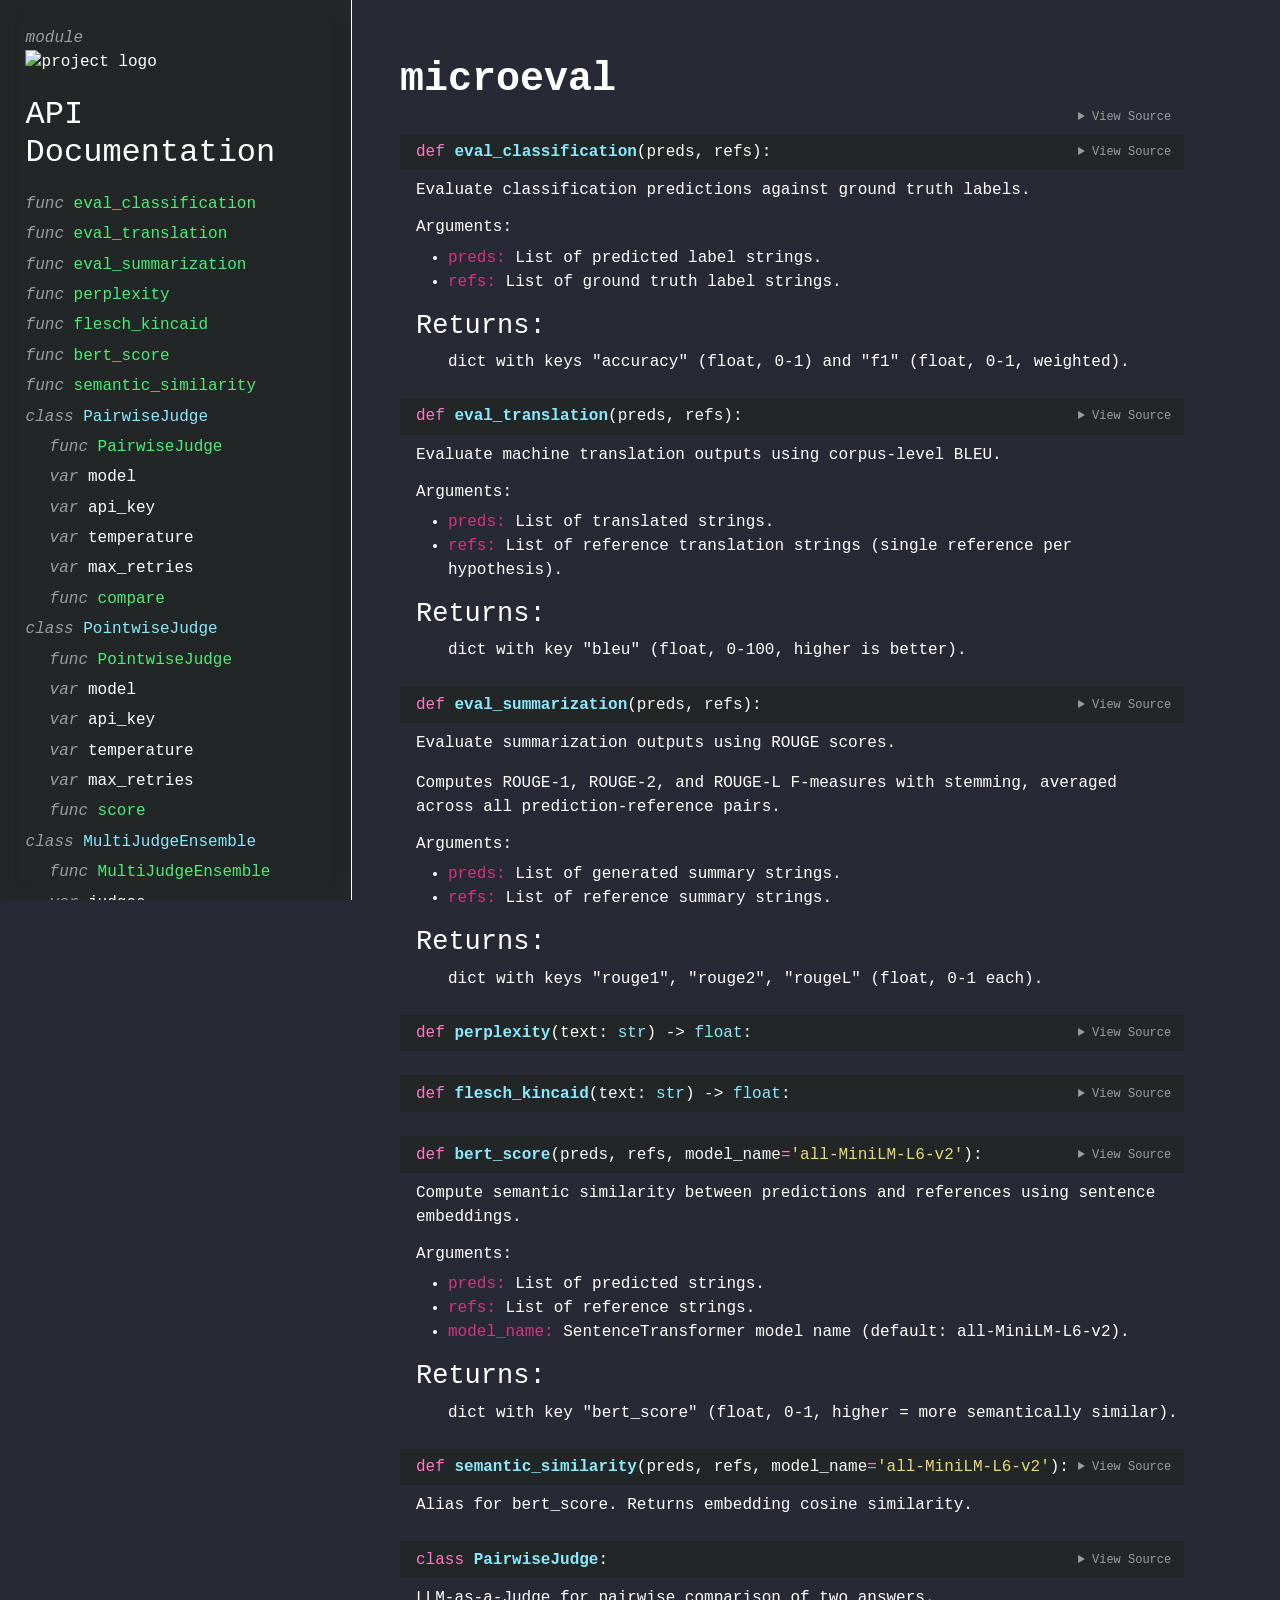
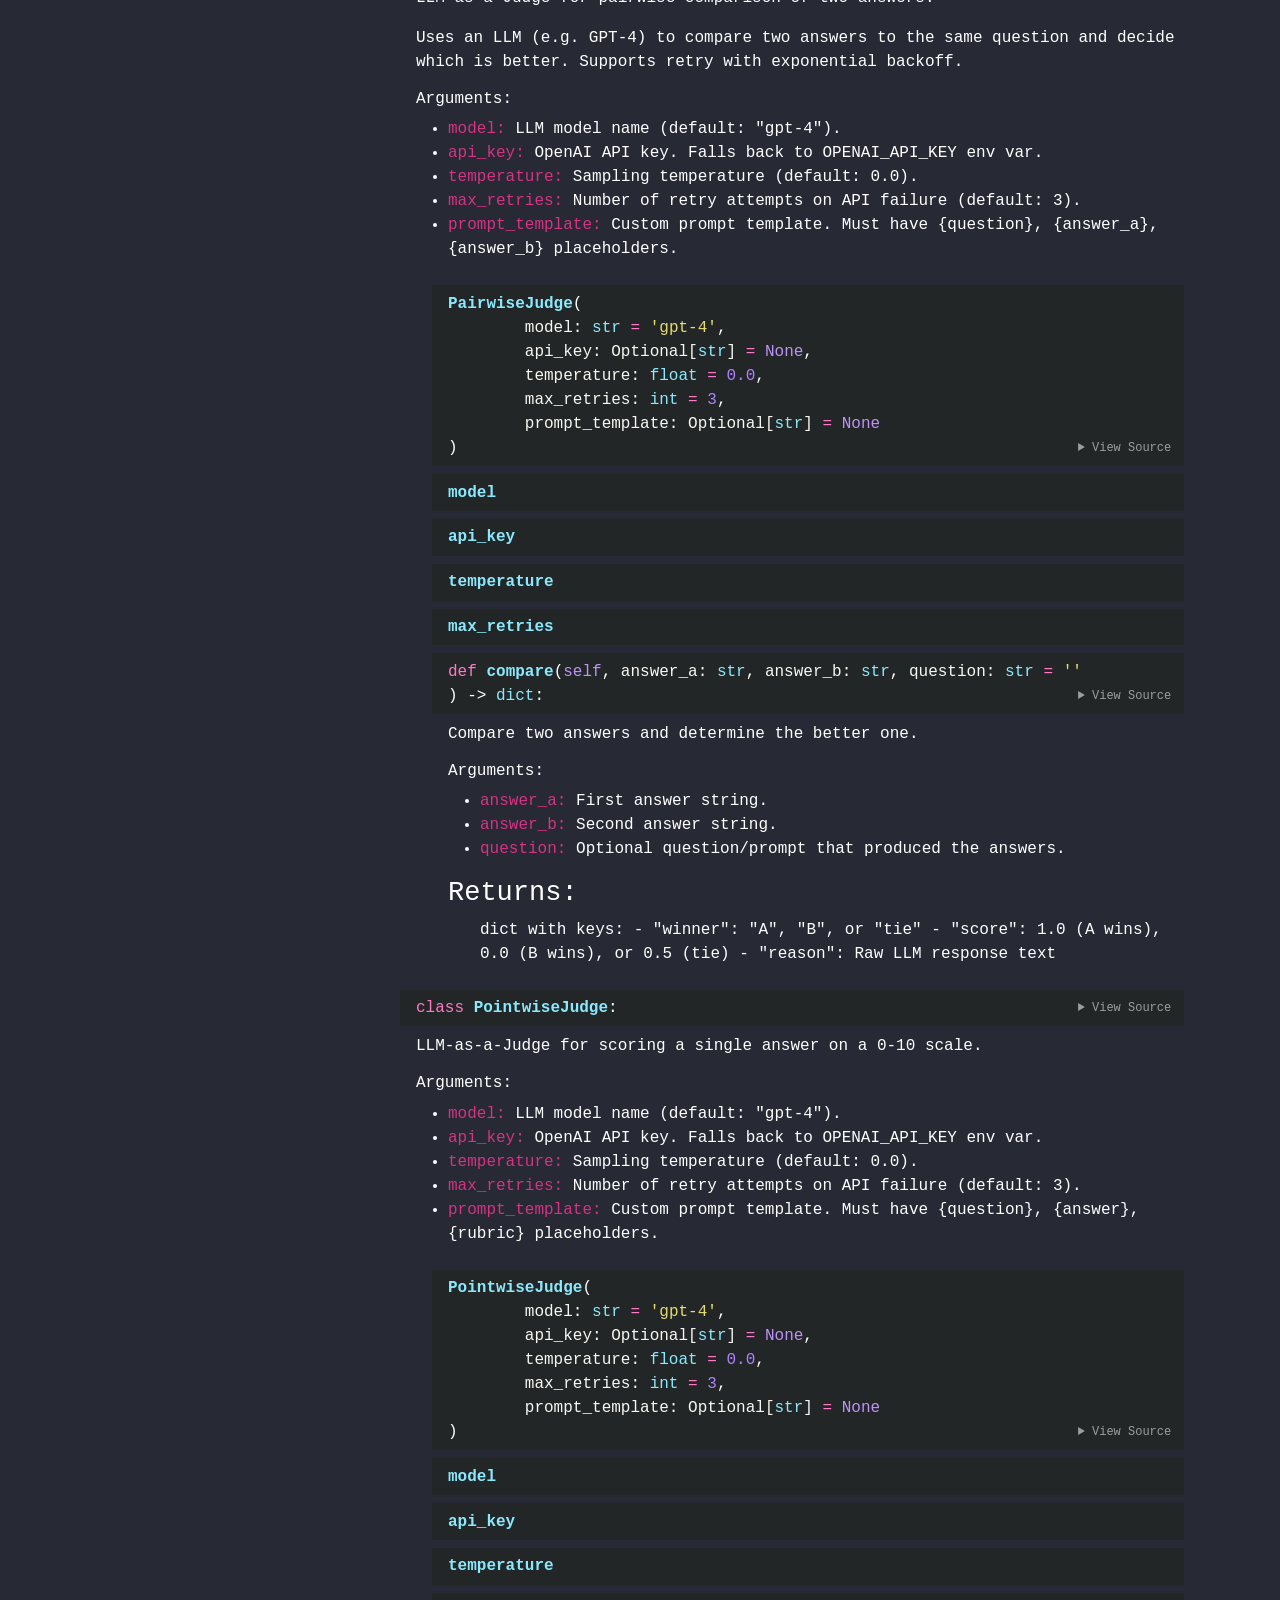
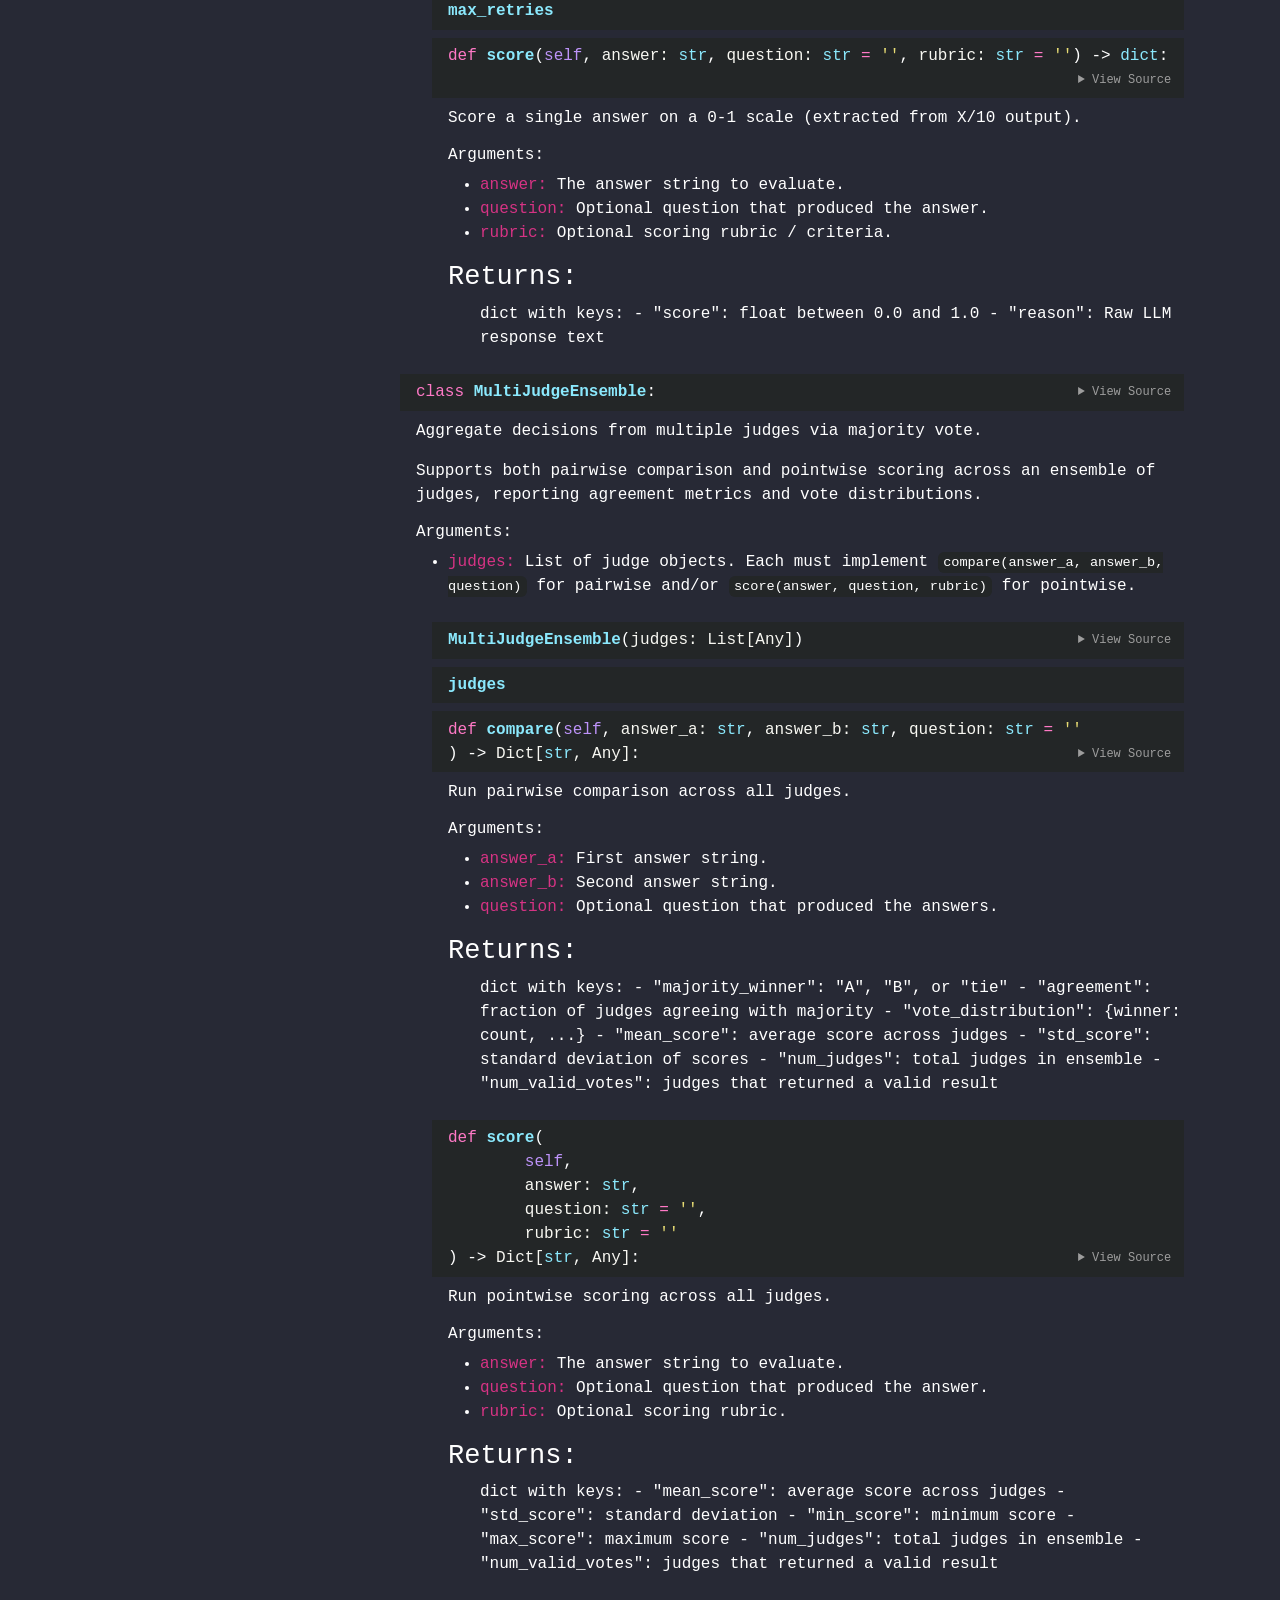
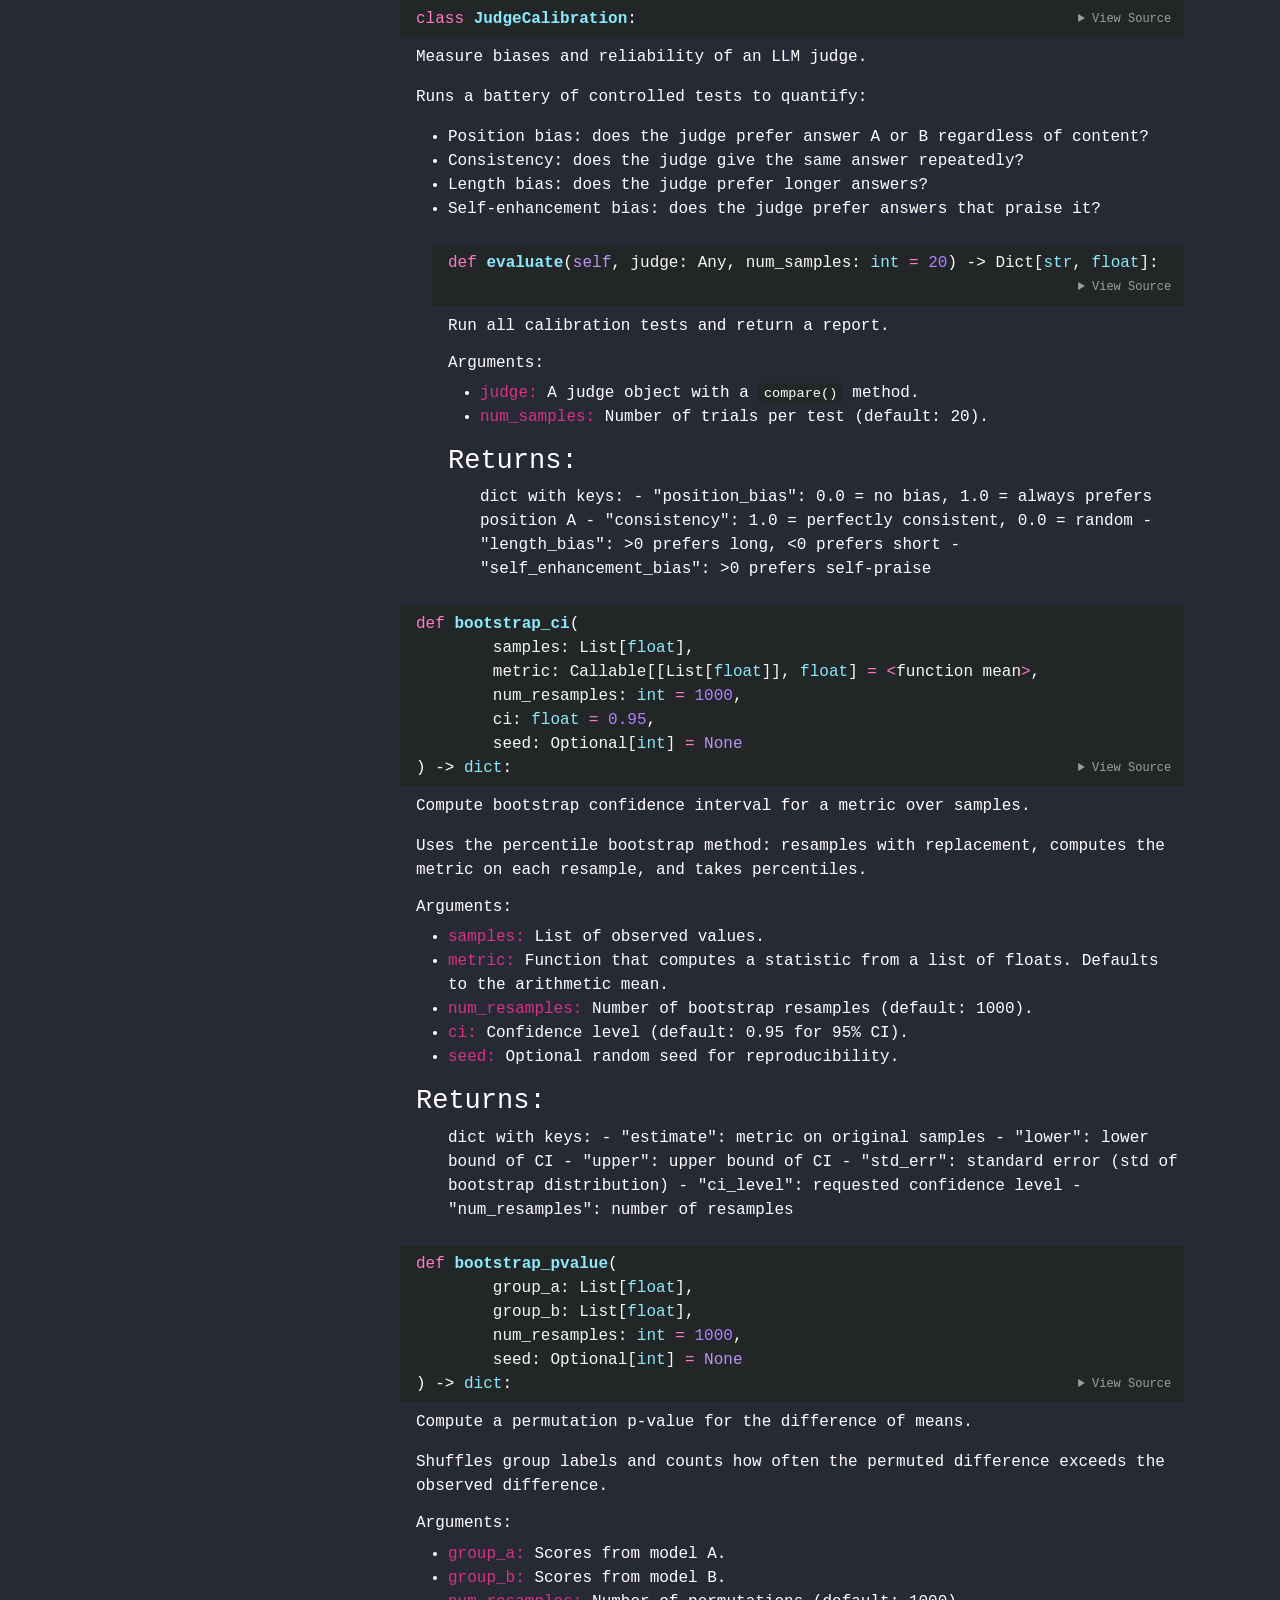
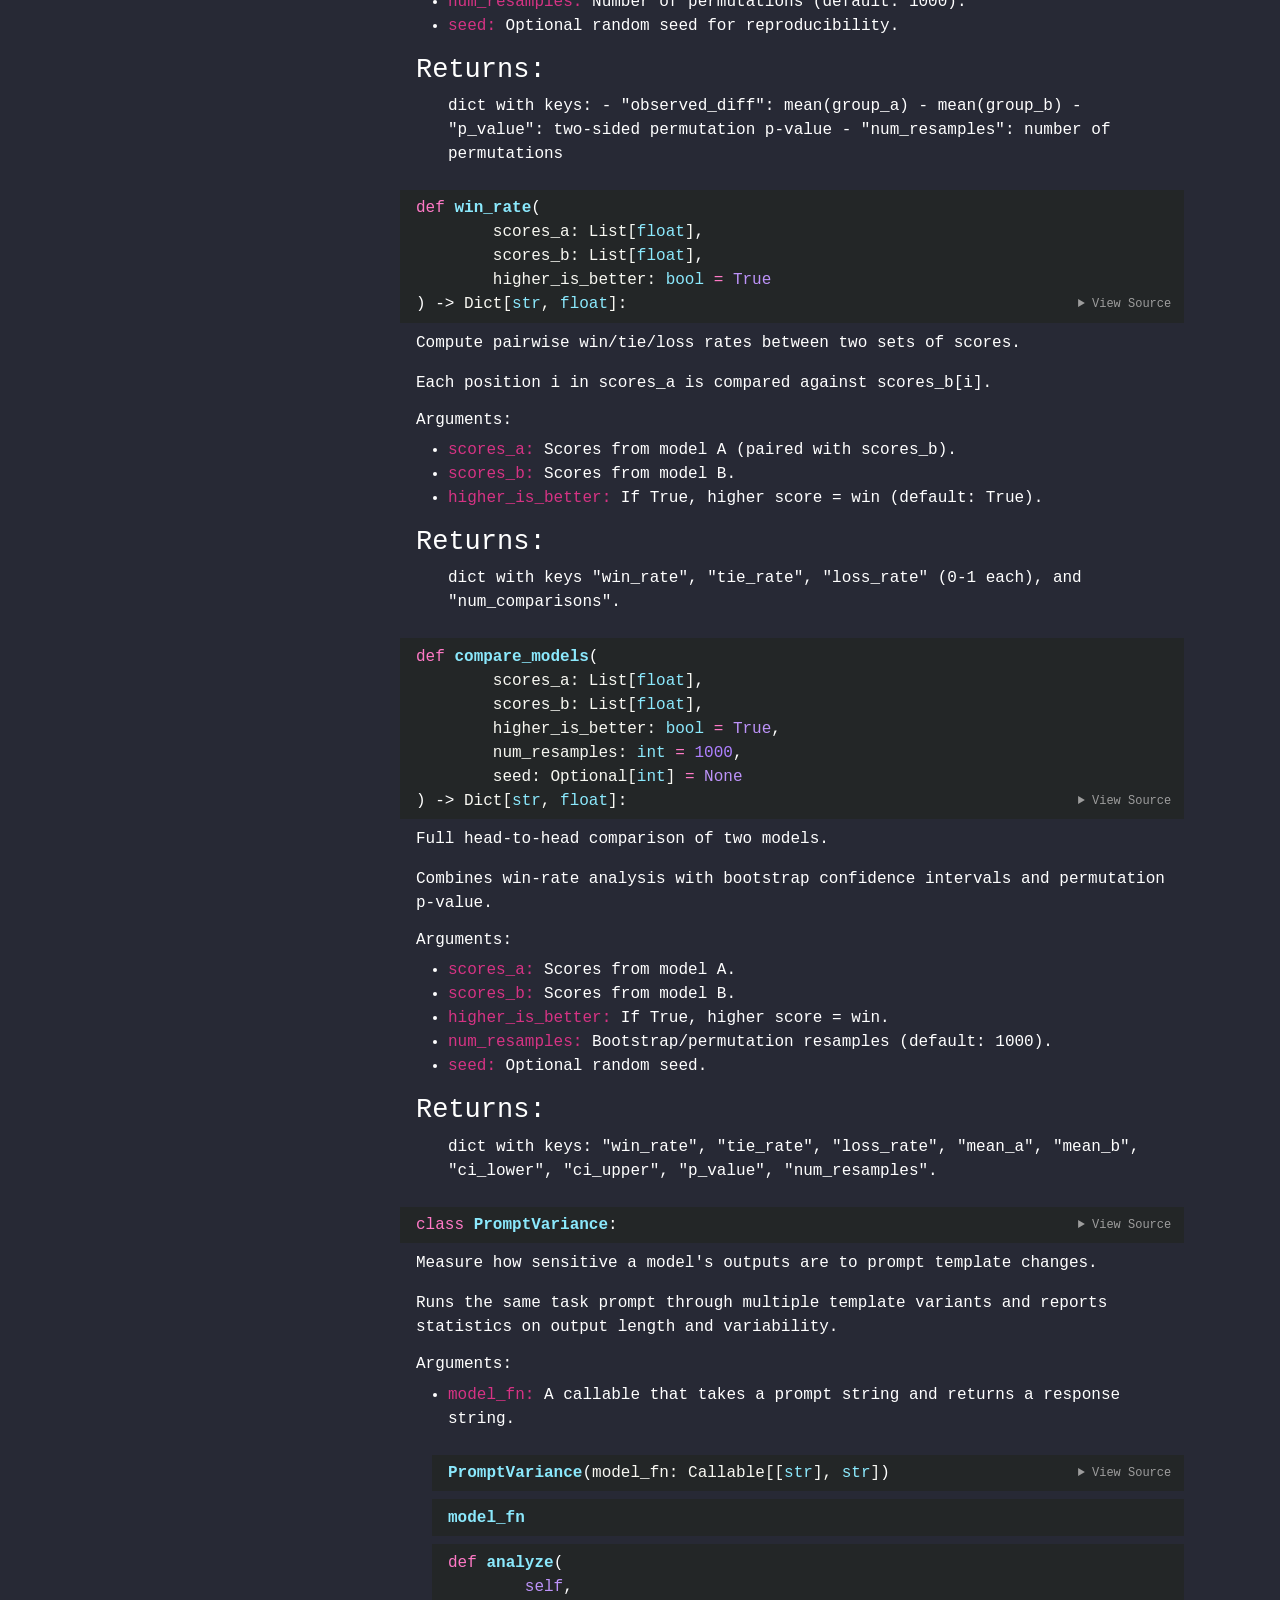
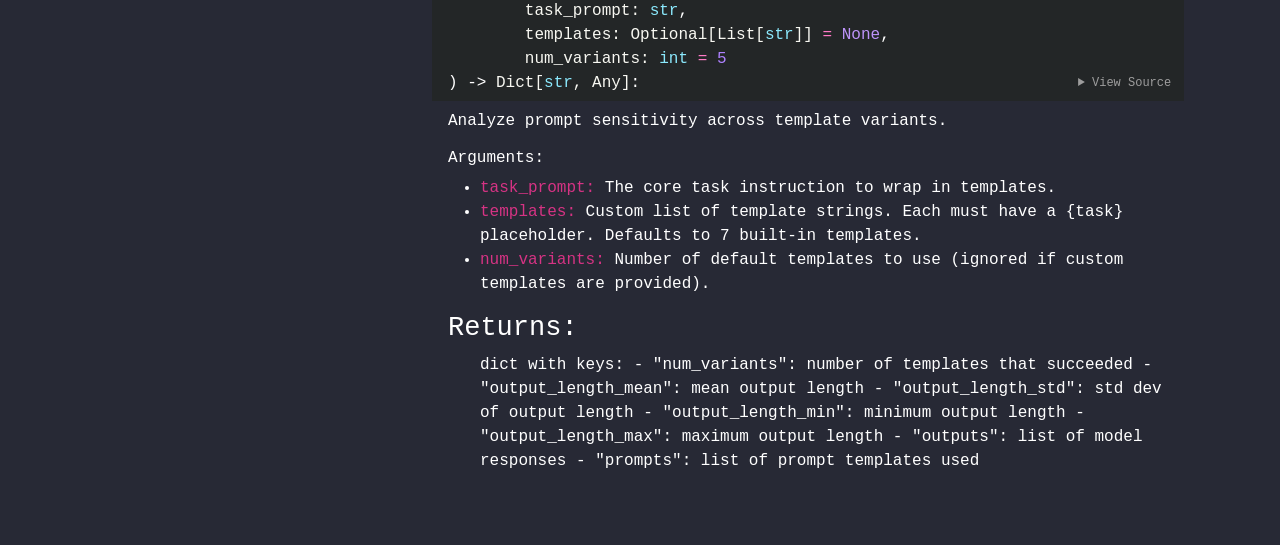
==== commit 76e3c8a7: "Switch pdoc theme to Dracula (from nxtlo/syn)" ====
--- a/docs/microeval.html
+++ b/docs/microeval.html
@@ -7,11 +7,11 @@
     <title>microeval API documentation</title>
 
     <style>/*! * Bootstrap Reboot v5.0.0 (https://getbootstrap.com/) * Copyright 2011-2021 The Bootstrap Authors * Copyright 2011-2021 Twitter, Inc. * Licensed under MIT (https://github.com/twbs/bootstrap/blob/main/LICENSE) * Forked from Normalize.css, licensed MIT (https://github.com/necolas/normalize.css/blob/master/LICENSE.md) */*,::after,::before{box-sizing:border-box}@media (prefers-reduced-motion:no-preference){:root{scroll-behavior:smooth}}body{margin:0;font-family:system-ui,-apple-system,"Segoe UI",Roboto,"Helvetica Neue",Arial,"Noto Sans","Liberation Sans",sans-serif,"Apple Color Emoji","Segoe UI Emoji","Segoe UI Symbol","Noto Color Emoji";font-size:1rem;font-weight:400;line-height:1.5;color:#212529;background-color:#fff;-webkit-text-size-adjust:100%;-webkit-tap-highlight-color:transparent}hr{margin:1rem 0;color:inherit;background-color:currentColor;border:0;opacity:.25}hr:not([size]){height:1px}h1,h2,h3,h4,h5,h6{margin-top:0;margin-bottom:.5rem;font-weight:500;line-height:1.2}h1{font-size:calc(1.375rem + 1.5vw)}@media (min-width:1200px){h1{font-size:2.5rem}}h2{font-size:calc(1.325rem + .9vw)}@media (min-width:1200px){h2{font-size:2rem}}h3{font-size:calc(1.3rem + .6vw)}@media (min-width:1200px){h3{font-size:1.75rem}}h4{font-size:calc(1.275rem + .3vw)}@media (min-width:1200px){h4{font-size:1.5rem}}h5{font-size:1.25rem}h6{font-size:1rem}p{margin-top:0;margin-bottom:1rem}abbr[data-bs-original-title],abbr[title]{-webkit-text-decoration:underline dotted;text-decoration:underline dotted;cursor:help;-webkit-text-decoration-skip-ink:none;text-decoration-skip-ink:none}address{margin-bottom:1rem;font-style:normal;line-height:inherit}ol,ul{padding-left:2rem}dl,ol,ul{margin-top:0;margin-bottom:1rem}ol ol,ol ul,ul ol,ul ul{margin-bottom:0}dt{font-weight:700}dd{margin-bottom:.5rem;margin-left:0}blockquote{margin:0 0 1rem}b,strong{font-weight:bolder}small{font-size:.875em}mark{padding:.2em;background-color:#fcf8e3}sub,sup{position:relative;font-size:.75em;line-height:0;vertical-align:baseline}sub{bottom:-.25em}sup{top:-.5em}a{color:#0d6efd;text-decoration:underline}a:hover{color:#0a58ca}a:not([href]):not([class]),a:not([href]):not([class]):hover{color:inherit;text-decoration:none}code,kbd,pre,samp{font-family:SFMono-Regular,Menlo,Monaco,Consolas,"Liberation Mono","Courier New",monospace;font-size:1em;direction:ltr;unicode-bidi:bidi-override}pre{display:block;margin-top:0;margin-bottom:1rem;overflow:auto;font-size:.875em}pre code{font-size:inherit;color:inherit;word-break:normal}code{font-size:.875em;color:#d63384;word-wrap:break-word}a>code{color:inherit}kbd{padding:.2rem .4rem;font-size:.875em;color:#fff;background-color:#212529;border-radius:.2rem}kbd kbd{padding:0;font-size:1em;font-weight:700}figure{margin:0 0 1rem}img,svg{vertical-align:middle}table{caption-side:bottom;border-collapse:collapse}caption{padding-top:.5rem;padding-bottom:.5rem;color:#6c757d;text-align:left}th{text-align:inherit;text-align:-webkit-match-parent}tbody,td,tfoot,th,thead,tr{border-color:inherit;border-style:solid;border-width:0}label{display:inline-block}button{border-radius:0}button:focus:not(:focus-visible){outline:0}button,input,optgroup,select,textarea{margin:0;font-family:inherit;font-size:inherit;line-height:inherit}button,select{text-transform:none}[role=button]{cursor:pointer}select{word-wrap:normal}select:disabled{opacity:1}[list]::-webkit-calendar-picker-indicator{display:none}[type=button],[type=reset],[type=submit],button{-webkit-appearance:button}[type=button]:not(:disabled),[type=reset]:not(:disabled),[type=submit]:not(:disabled),button:not(:disabled){cursor:pointer}::-moz-focus-inner{padding:0;border-style:none}textarea{resize:vertical}fieldset{min-width:0;padding:0;margin:0;border:0}legend{float:left;width:100%;padding:0;margin-bottom:.5rem;font-size:calc(1.275rem + .3vw);line-height:inherit}@media (min-width:1200px){legend{font-size:1.5rem}}legend+*{clear:left}::-webkit-datetime-edit-day-field,::-webkit-datetime-edit-fields-wrapper,::-webkit-datetime-edit-hour-field,::-webkit-datetime-edit-minute,::-webkit-datetime-edit-month-field,::-webkit-datetime-edit-text,::-webkit-datetime-edit-year-field{padding:0}::-webkit-inner-spin-button{height:auto}[type=search]{outline-offset:-2px;-webkit-appearance:textfield}::-webkit-search-decoration{-webkit-appearance:none}::-webkit-color-swatch-wrapper{padding:0}::file-selector-button{font:inherit}::-webkit-file-upload-button{font:inherit;-webkit-appearance:button}output{display:inline-block}iframe{border:0}summary{display:list-item;cursor:pointer}progress{vertical-align:baseline}[hidden]{display:none!important}</style>
-    <style>/*! syntax-highlighting.css */pre{line-height:125%;}span.linenos{color:inherit; background-color:transparent; padding-left:5px; padding-right:20px;}.pdoc-code .hll{background-color:#ffffcc}.pdoc-code{background:#f8f8f8;}.pdoc-code .c{color:#3D7B7B; font-style:italic}.pdoc-code .err{border:1px solid #FF0000}.pdoc-code .k{color:#008000; font-weight:bold}.pdoc-code .o{color:#666666}.pdoc-code .ch{color:#3D7B7B; font-style:italic}.pdoc-code .cm{color:#3D7B7B; font-style:italic}.pdoc-code .cp{color:#9C6500}.pdoc-code .cpf{color:#3D7B7B; font-style:italic}.pdoc-code .c1{color:#3D7B7B; font-style:italic}.pdoc-code .cs{color:#3D7B7B; font-style:italic}.pdoc-code .gd{color:#A00000}.pdoc-code .ge{font-style:italic}.pdoc-code .gr{color:#E40000}.pdoc-code .gh{color:#000080; font-weight:bold}.pdoc-code .gi{color:#008400}.pdoc-code .go{color:#717171}.pdoc-code .gp{color:#000080; font-weight:bold}.pdoc-code .gs{font-weight:bold}.pdoc-code .gu{color:#800080; font-weight:bold}.pdoc-code .gt{color:#0044DD}.pdoc-code .kc{color:#008000; font-weight:bold}.pdoc-code .kd{color:#008000; font-weight:bold}.pdoc-code .kn{color:#008000; font-weight:bold}.pdoc-code .kp{color:#008000}.pdoc-code .kr{color:#008000; font-weight:bold}.pdoc-code .kt{color:#B00040}.pdoc-code .m{color:#666666}.pdoc-code .s{color:#BA2121}.pdoc-code .na{color:#687822}.pdoc-code .nb{color:#008000}.pdoc-code .nc{color:#0000FF; font-weight:bold}.pdoc-code .no{color:#880000}.pdoc-code .nd{color:#AA22FF}.pdoc-code .ni{color:#717171; font-weight:bold}.pdoc-code .ne{color:#CB3F38; font-weight:bold}.pdoc-code .nf{color:#0000FF}.pdoc-code .nl{color:#767600}.pdoc-code .nn{color:#0000FF; font-weight:bold}.pdoc-code .nt{color:#008000; font-weight:bold}.pdoc-code .nv{color:#19177C}.pdoc-code .ow{color:#AA22FF; font-weight:bold}.pdoc-code .w{color:#bbbbbb}.pdoc-code .mb{color:#666666}.pdoc-code .mf{color:#666666}.pdoc-code .mh{color:#666666}.pdoc-code .mi{color:#666666}.pdoc-code .mo{color:#666666}.pdoc-code .sa{color:#BA2121}.pdoc-code .sb{color:#BA2121}.pdoc-code .sc{color:#BA2121}.pdoc-code .dl{color:#BA2121}.pdoc-code .sd{color:#BA2121; font-style:italic}.pdoc-code .s2{color:#BA2121}.pdoc-code .se{color:#AA5D1F; font-weight:bold}.pdoc-code .sh{color:#BA2121}.pdoc-code .si{color:#A45A77; font-weight:bold}.pdoc-code .sx{color:#008000}.pdoc-code .sr{color:#A45A77}.pdoc-code .s1{color:#BA2121}.pdoc-code .ss{color:#19177C}.pdoc-code .bp{color:#008000}.pdoc-code .fm{color:#0000FF}.pdoc-code .vc{color:#19177C}.pdoc-code .vg{color:#19177C}.pdoc-code .vi{color:#19177C}.pdoc-code .vm{color:#19177C}.pdoc-code .il{color:#666666}</style>
-    <style>/*! theme.css */:root{  --primary:#6c5ce7;  --primary-light:#a29bfe;  --accent:#00cec9;  --bg:#0a0a0f;  --bg-card:#12121a;  --bg-hover:#1a1a2e;  --text:#e0e0e0;  --text-muted:#888;  --border:#2a2a3e;  --code-bg:#1a1a2e;  --link:#a29bfe;  --sidebar-bg:#0d0d14;  --sidebar-item:#c0c0d0;}body{  background:var(--bg);  color:var(--text);  font-family:"JetBrains Mono", "Fira Code", "Cascadia Code", monospace;}nav{  background:var(--sidebar-bg) !important;  border-right:1px solid var(--border) !important;}nav a{  color:var(--sidebar-item) !important;}nav a:hover{  color:var(--primary-light) !important;}article{  background:var(--bg-card) !important;}pre{  background:var(--code-bg) !important;  border:1px solid var(--border) !important;}code{  color:var(--accent) !important;}a{  color:var(--link) !important;}h1, h2, h3, h4{  color:var(--primary-light) !important;}hr{  border-color:var(--border) !important;}table{  border-color:var(--border) !important;}th{  background:var(--bg-hover) !important;  color:var(--primary-light) !important;}td{  background:var(--bg-card) !important;}footer{  color:var(--text-muted) !important;}</style>
+    <style>/*! syntax-highlighting.css */pre{line-height:125%;}td.linenos pre{color:#ff5555;background-color:#282a36;padding-left:5px;padding-right:5px;}span.linenos{color:#ff5555;background-color:#282a36;padding-left:5px;padding-right:5px;}td.linenos pre.special{color:#ff5555;background-color:#ffffc0;padding-left:5px;padding-right:5px;}span.linenos.special{color:#ff5555;background-color:#ffffc0;padding-left:5px;padding-right:5px;}.pdoc-code .hll{background-color:#282a36;}.pdoc-code{background:#282a36;color:#ff5555;}.pdoc-code .c{color:#6a7aaa;}.pdoc-code .err{color:#ff5555; background-color:#1e0010;}.pdoc-code .k{color:#ff79c6;}.pdoc-code .l{color:#ae81ff;}.pdoc-code .n{color:#f8f8f2;}.pdoc-code .o{color:#ff79c6;}.pdoc-code .p{color:#f8f8f2;}.pdoc-code .ch{color:#6a7aaa;}.pdoc-code .cm{color:#6a7aaa;}.pdoc-code .cp{color:#6a7aaa;}.pdoc-code .cpf{color:#6a7aaa;}.pdoc-code .c1{color:#6a7aaa;}.pdoc-code .cs{color:#6a7aaa;}.pdoc-code .gd{color:#6a7aaa;}.pdoc-code .ge{font-style:italic;}.pdoc-code .gi{color:#a6e22e;}.pdoc-code .go{color:#ff79c6;}.pdoc-code .gp{color:#f92672; font-weight:bold;}.pdoc-code .gs{font-weight:bold;}.pdoc-code .gu{color:#75715e;}.pdoc-code .kc{color:#ff79c6;}.pdoc-code .kd{color:#bd93f9;}.pdoc-code .kn{color:#ff79c6;}.pdoc-code .kp{color:#bd93f9;}.pdoc-code .kr{color:#ff79c6;}.pdoc-code .kt{color:#ff79c6;}.pdoc-code .ld{color:#e6db74;}.pdoc-code .m{color:#ae81ff;}.pdoc-code .s{color:#e6db74;}.pdoc-code .na{color:#a6e22e;}.pdoc-code .nb{color:#8be9fd;}.pdoc-code .nc{color:#8be9fd;}.pdoc-code .no{color:#ff79c6;}.pdoc-code .nd{color:#8be9fd;}.pdoc-code .ni{color:#ff79c6;}.pdoc-code .ne{color:#8be9fd;}.pdoc-code .nf{color:#50fa7b;}.pdoc-code .nl{color:#f8f8f2;}.pdoc-code .nn{color:#f8f8f2;}.pdoc-code .nx{color:#a6e22e;}.pdoc-code .py{color:#f8f8f2;}.pdoc-code .nt{color:#f92672;}.pdoc-code .nv{color:#f8f8f2;}.pdoc-code .ow{color:#ff79c6;}.pdoc-code .w{color:#f8f8f2;}.pdoc-code .mb{color:#ae81ff;}.pdoc-code .mf{color:#ae81ff;}.pdoc-code .mh{color:#ae81ff;}.pdoc-code .mi{color:#ae81ff;}.pdoc-code .mo{color:#ae81ff;}.pdoc-code .sa{color:#ff79c6;}.pdoc-code .sb{color:#e6db74;}.pdoc-code .sc{color:#e6db74;}.pdoc-code .dl{color:#e6db74;}.pdoc-code .sd{color:#6272a4;}.pdoc-code .s2{color:#e6db74;}.pdoc-code .se{color:#ae81ff;}.pdoc-code .sh{color:#e6db74;}.pdoc-code .si{color:#bd93f9;}.pdoc-code .sx{color:#e6db74;}.pdoc-code .sr{color:#e6db74;}.pdoc-code .s1{color:#e6db74;}.pdoc-code .ss{color:#e6db74;}.pdoc-code .bp{color:#bd93f9;}.pdoc-code .fm{color:#bd93f9;}.pdoc-code .vc{color:#bd93f9;}.pdoc-code .vg{color:#f8f8f2;}.pdoc-code .vi{color:#ffffff;}.pdoc-code .vm{color:#bd93f9;}.pdoc-code .il{color:#ae81ff;}.pdoc-code .nd{color:#50fa7b;}</style>
+    <style>/*! theme.css */:root{--pdoc-background:#272935; }.pdoc{--text:white; --muted:#9d9d9d; --link:#bd93f9; --link-hover:white; --active:#555; --code:#232627; --accent:#232627; --accent2:#FFF; }</style>
     <style>/*! layout.css */html, body{width:100%;height:100%;}html, main{scroll-behavior:smooth;}body{background-color:var(--pdoc-background);}@media (max-width:769px){#navtoggle{cursor:pointer;position:absolute;width:50px;height:40px;top:1rem;right:1rem;border-color:var(--text);color:var(--text);display:flex;opacity:0.8;z-index:999;}#navtoggle:hover{opacity:1;}#togglestate + div{display:none;}#togglestate:checked + div{display:inherit;}main, header{padding:2rem 3vw;}header + main{margin-top:-3rem;}.git-button{display:none !important;}nav input[type="search"]{max-width:77%;}nav input[type="search"]:first-child{margin-top:-6px;}nav input[type="search"]:valid ~ *{display:none !important;}}@media (min-width:770px){:root{--sidebar-width:clamp(12.5rem, 28vw, 22rem);}nav{position:fixed;overflow:auto;height:100vh;width:var(--sidebar-width);}main, header{padding:3rem 2rem 3rem calc(var(--sidebar-width) + 3rem);width:calc(54rem + var(--sidebar-width));max-width:100%;}header + main{margin-top:-4rem;}#navtoggle{display:none;}}#togglestate{position:absolute;height:0;opacity:0;}nav.pdoc{--pad:clamp(0.5rem, 2vw, 1.75rem);--indent:1.5rem;background-color:var(--accent);border-right:1px solid var(--accent2);box-shadow:0 0 20px rgba(50, 50, 50, .2) inset;padding:0 0 0 var(--pad);overflow-wrap:anywhere;scrollbar-width:thin; scrollbar-color:var(--accent2) transparent; z-index:1}nav.pdoc::-webkit-scrollbar{width:.4rem; }nav.pdoc::-webkit-scrollbar-thumb{background-color:var(--accent2); }nav.pdoc > div{padding:var(--pad) 0;}nav.pdoc .module-list-button{display:inline-flex;align-items:center;color:var(--text);border-color:var(--muted);margin-bottom:1rem;}nav.pdoc .module-list-button:hover{border-color:var(--text);}nav.pdoc input[type=search]{display:block;outline-offset:0;width:calc(100% - var(--pad));}nav.pdoc .logo{max-width:calc(100% - var(--pad));max-height:35vh;display:block;margin:0 auto 1rem;transform:translate(calc(-.5 * var(--pad)), 0);}nav.pdoc ul{list-style:none;padding-left:0;}nav.pdoc > div > ul{margin-left:calc(0px - var(--pad));}nav.pdoc li a{padding:.2rem 0 .2rem calc(var(--pad) + var(--indent));}nav.pdoc > div > ul > li > a{padding-left:var(--pad);}nav.pdoc li{transition:all 100ms;}nav.pdoc li:hover{background-color:var(--nav-hover);}nav.pdoc a, nav.pdoc a:hover{color:var(--text);}nav.pdoc a{display:block;}nav.pdoc > h2:first-of-type{margin-top:1.5rem;}nav.pdoc .class:before{content:"class ";color:var(--muted);}nav.pdoc .function:after{content:"()";color:var(--muted);}nav.pdoc footer:before{content:"";display:block;width:calc(100% - var(--pad));border-top:solid var(--accent2) 1px;margin-top:1.5rem;padding-top:.5rem;}nav.pdoc footer{font-size:small;}</style>
     <style>/*! content.css */.pdoc{color:var(--text);box-sizing:border-box;line-height:1.5;background:none;}.pdoc .pdoc-button{cursor:pointer;display:inline-block;border:solid black 1px;border-radius:2px;font-size:.75rem;padding:calc(0.5em - 1px) 1em;transition:100ms all;}.pdoc .alert{padding:1rem 1rem 1rem calc(1.5rem + 24px);border:1px solid transparent;border-radius:.25rem;background-repeat:no-repeat;background-position:.75rem center;margin-bottom:1rem;}.pdoc .alert > em{display:none;}.pdoc .alert > *:last-child{margin-bottom:0;}.pdoc .alert.note{color:#084298;background-color:#cfe2ff;border-color:#b6d4fe;background-image:url("data:image/svg+xml,%3Csvg%20xmlns%3D%22http%3A//www.w3.org/2000/svg%22%20width%3D%2224%22%20height%3D%2224%22%20fill%3D%22%23084298%22%20viewBox%3D%220%200%2016%2016%22%3E%3Cpath%20d%3D%22M8%2016A8%208%200%201%200%208%200a8%208%200%200%200%200%2016zm.93-9.412-1%204.705c-.07.34.029.533.304.533.194%200%20.487-.07.686-.246l-.088.416c-.287.346-.92.598-1.465.598-.703%200-1.002-.422-.808-1.319l.738-3.468c.064-.293.006-.399-.287-.47l-.451-.081.082-.381%202.29-.287zM8%205.5a1%201%200%201%201%200-2%201%201%200%200%201%200%202z%22/%3E%3C/svg%3E");}.pdoc .alert.tip{color:#0a3622;background-color:#d1e7dd;border-color:#a3cfbb;background-image:url("data:image/svg+xml,%3Csvg%20xmlns%3D%22http%3A//www.w3.org/2000/svg%22%20width%3D%2224%22%20height%3D%2224%22%20fill%3D%22%230a3622%22%20viewBox%3D%220%200%2016%2016%22%3E%3Cpath%20d%3D%22M2%206a6%206%200%201%201%2010.174%204.31c-.203.196-.359.4-.453.619l-.762%201.769A.5.5%200%200%201%2010.5%2013a.5.5%200%200%201%200%201%20.5.5%200%200%201%200%201l-.224.447a1%201%200%200%201-.894.553H6.618a1%201%200%200%201-.894-.553L5.5%2015a.5.5%200%200%201%200-1%20.5.5%200%200%201%200-1%20.5.5%200%200%201-.46-.302l-.761-1.77a2%202%200%200%200-.453-.618A5.98%205.98%200%200%201%202%206m6-5a5%205%200%200%200-3.479%208.592c.263.254.514.564.676.941L5.83%2012h4.342l.632-1.467c.162-.377.413-.687.676-.941A5%205%200%200%200%208%201%22/%3E%3C/svg%3E");}.pdoc .alert.important{color:#055160;background-color:#cff4fc;border-color:#9eeaf9;background-image:url("data:image/svg+xml,%3Csvg%20xmlns%3D%22http%3A//www.w3.org/2000/svg%22%20width%3D%2224%22%20height%3D%2224%22%20fill%3D%22%23055160%22%20viewBox%3D%220%200%2016%2016%22%3E%3Cpath%20d%3D%22M2%200a2%202%200%200%200-2%202v12a2%202%200%200%200%202%202h12a2%202%200%200%200%202-2V2a2%202%200%200%200-2-2zm6%204c.535%200%20.954.462.9.995l-.35%203.507a.552.552%200%200%201-1.1%200L7.1%204.995A.905.905%200%200%201%208%204m.002%206a1%201%200%201%201%200%202%201%201%200%200%201%200-2%22/%3E%3C/svg%3E");}.pdoc .alert.warning{color:#664d03;background-color:#fff3cd;border-color:#ffecb5;background-image:url("data:image/svg+xml,%3Csvg%20xmlns%3D%22http%3A//www.w3.org/2000/svg%22%20width%3D%2224%22%20height%3D%2224%22%20fill%3D%22%23664d03%22%20viewBox%3D%220%200%2016%2016%22%3E%3Cpath%20d%3D%22M8.982%201.566a1.13%201.13%200%200%200-1.96%200L.165%2013.233c-.457.778.091%201.767.98%201.767h13.713c.889%200%201.438-.99.98-1.767L8.982%201.566zM8%205c.535%200%20.954.462.9.995l-.35%203.507a.552.552%200%200%201-1.1%200L7.1%205.995A.905.905%200%200%201%208%205zm.002%206a1%201%200%201%201%200%202%201%201%200%200%201%200-2z%22/%3E%3C/svg%3E");}.pdoc .alert.caution{color:#842029;background-color:#f8d7da;border-color:#f5c2c7;background-image:url("data:image/svg+xml,%3Csvg%20xmlns%3D%22http%3A//www.w3.org/2000/svg%22%20width%3D%2224%22%20height%3D%2224%22%20fill%3D%22%23842029%22%20viewBox%3D%220%200%2016%2016%22%3E%3Cpath%20d%3D%22M11.46.146A.5.5%200%200%200%2011.107%200H4.893a.5.5%200%200%200-.353.146L.146%204.54A.5.5%200%200%200%200%204.893v6.214a.5.5%200%200%200%20.146.353l4.394%204.394a.5.5%200%200%200%20.353.146h6.214a.5.5%200%200%200%20.353-.146l4.394-4.394a.5.5%200%200%200%20.146-.353V4.893a.5.5%200%200%200-.146-.353zM8%204c.535%200%20.954.462.9.995l-.35%203.507a.552.552%200%200%201-1.1%200L7.1%204.995A.905.905%200%200%201%208%204m.002%206a1%201%200%201%201%200%202%201%201%200%200%201%200-2%22/%3E%3C/svg%3E");}.pdoc .alert.danger{color:#842029;background-color:#f8d7da;border-color:#f5c2c7;background-image:url("data:image/svg+xml,%3Csvg%20xmlns%3D%22http%3A//www.w3.org/2000/svg%22%20width%3D%2224%22%20height%3D%2224%22%20fill%3D%22%23842029%22%20viewBox%3D%220%200%2016%2016%22%3E%3Cpath%20d%3D%22M5.52.359A.5.5%200%200%201%206%200h4a.5.5%200%200%201%20.474.658L8.694%206H12.5a.5.5%200%200%201%20.395.807l-7%209a.5.5%200%200%201-.873-.454L6.823%209.5H3.5a.5.5%200%200%201-.48-.641l2.5-8.5z%22/%3E%3C/svg%3E");}.pdoc .visually-hidden{position:absolute !important;width:1px !important;height:1px !important;padding:0 !important;margin:-1px !important;overflow:hidden !important;clip:rect(0, 0, 0, 0) !important;white-space:nowrap !important;border:0 !important;}.pdoc h1, .pdoc h2, .pdoc h3{font-weight:300;margin:.3em 0;padding:.2em 0;}.pdoc > section:not(.module-info) h1{font-size:1.5rem;font-weight:500;}.pdoc > section:not(.module-info) h2{font-size:1.4rem;font-weight:500;}.pdoc > section:not(.module-info) h3{font-size:1.3rem;font-weight:500;}.pdoc > section:not(.module-info) h4{font-size:1.2rem;}.pdoc > section:not(.module-info) h5{font-size:1.1rem;}.pdoc a{text-decoration:none;color:var(--link);}.pdoc a:hover{color:var(--link-hover);}.pdoc blockquote{margin-left:2rem;}.pdoc pre{border-top:1px solid var(--accent2);border-bottom:1px solid var(--accent2);margin-top:0;margin-bottom:1em;padding:.5rem 0 .5rem .5rem;overflow-x:auto;background-color:var(--code);}.pdoc code{color:var(--text);padding:.2em .4em;margin:0;font-size:85%;background-color:var(--accent);border-radius:6px;}.pdoc a > code{color:inherit;}.pdoc pre > code{display:inline-block;font-size:inherit;background:none;border:none;padding:0;}.pdoc > section:not(.module-info){margin-bottom:1.5rem;}.pdoc .modulename{margin-top:0;font-weight:bold;}.pdoc .modulename a{color:var(--link);transition:100ms all;}.pdoc .git-button{float:right;border:solid var(--link) 1px;}.pdoc .git-button:hover{background-color:var(--link);color:var(--pdoc-background);}.view-source-toggle-state,.view-source-toggle-state ~ .pdoc-code{display:none;}.view-source-toggle-state:checked ~ .pdoc-code{display:block;}.view-source-button{display:inline-block;float:right;font-size:.75rem;line-height:1.5rem;color:var(--muted);padding:0 .4rem 0 1.3rem;cursor:pointer;text-indent:-2px;}.view-source-button > span{visibility:hidden;}.module-info .view-source-button{float:none;display:flex;justify-content:flex-end;margin:-1.2rem .4rem -.2rem 0;}.view-source-button::before{position:absolute;content:"View Source";display:list-item;list-style-type:disclosure-closed;}.view-source-toggle-state:checked ~ .attr .view-source-button::before,.view-source-toggle-state:checked ~ .view-source-button::before{list-style-type:disclosure-open;}.pdoc .docstring{margin-bottom:1.5rem;}.pdoc section:not(.module-info) .docstring{margin-left:clamp(0rem, 5vw - 2rem, 1rem);}.pdoc .docstring .pdoc-code{margin-left:1em;margin-right:1em;}.pdoc h1:target,.pdoc h2:target,.pdoc h3:target,.pdoc h4:target,.pdoc h5:target,.pdoc h6:target,.pdoc .pdoc-code > pre > span:target{background-color:var(--active);box-shadow:-1rem 0 0 0 var(--active);}.pdoc .pdoc-code > pre > span:target{display:block;}.pdoc div:target > .attr,.pdoc section:target > .attr,.pdoc dd:target > a{background-color:var(--active);}.pdoc *{scroll-margin:2rem;}.pdoc .pdoc-code .linenos{user-select:none;}.pdoc .attr:hover{filter:contrast(0.95);}.pdoc section, .pdoc .classattr{position:relative;}.pdoc .headerlink{--width:clamp(1rem, 3vw, 2rem);position:absolute;top:0;left:calc(0rem - var(--width));transition:all 100ms ease-in-out;opacity:0;}.pdoc .headerlink::before{content:"#";display:block;text-align:center;width:var(--width);height:2.3rem;line-height:2.3rem;font-size:1.5rem;}.pdoc .attr:hover ~ .headerlink,.pdoc *:target > .headerlink,.pdoc .headerlink:hover{opacity:1;}.pdoc .attr{display:block;margin:.5rem 0 .5rem;padding:.4rem .4rem .4rem 1rem;background-color:var(--accent);overflow-x:auto;}.pdoc .classattr{margin-left:2rem;}.pdoc .decorator-deprecated{color:#842029;}.pdoc .decorator-deprecated ~ span{filter:grayscale(1) opacity(0.8);}.pdoc .name{color:var(--name);font-weight:bold;}.pdoc .def{color:var(--def);font-weight:bold;}.pdoc .signature{background-color:transparent;}.pdoc .param, .pdoc .return-annotation{white-space:pre;}.pdoc .signature.multiline .param{display:block;}.pdoc .signature.condensed .param{display:inline-block;}.pdoc .annotation{color:var(--annotation);}.pdoc .view-value-toggle-state,.pdoc .view-value-toggle-state ~ .default_value{display:none;}.pdoc .view-value-toggle-state:checked ~ .default_value{display:inherit;}.pdoc .view-value-button{font-size:.5rem;vertical-align:middle;border-style:dashed;margin-top:-0.1rem;}.pdoc .view-value-button:hover{background:white;}.pdoc .view-value-button::before{content:"show";text-align:center;width:2.2em;display:inline-block;}.pdoc .view-value-toggle-state:checked ~ .view-value-button::before{content:"hide";}.pdoc .inherited{margin-left:2rem;}.pdoc .inherited dt{font-weight:700;}.pdoc .inherited dt, .pdoc .inherited dd{display:inline;margin-left:0;margin-bottom:.5rem;}.pdoc .inherited dd:not(:last-child):after{content:", ";}.pdoc .inherited .class:before{content:"class ";}.pdoc .inherited .function a:after{content:"()";}.pdoc .search-result .docstring{overflow:auto;max-height:25vh;}.pdoc .search-result.focused > .attr{background-color:var(--active);}.pdoc .attribution{margin-top:2rem;display:block;opacity:0.5;transition:all 200ms;filter:grayscale(100%);}.pdoc .attribution:hover{opacity:1;filter:grayscale(0%);}.pdoc .attribution img{margin-left:5px;height:27px;vertical-align:bottom;width:50px;transition:all 200ms;}.pdoc table{display:block;width:max-content;max-width:100%;overflow:auto;margin-bottom:1rem;}.pdoc table th{font-weight:600;}.pdoc table th, .pdoc table td{padding:6px 13px;border:1px solid var(--accent2);}</style>
-    <style>/*! custom.css */</style></head>
+    <style>/*! custom.css */*{font-family:SFMono-Regular, Menlo, Monaco, Consolas, "Liberation Mono", "Courier New", monospace;}.pdoc .il{color:#ae81ff}nav.pdoc a.pdoc-button.module-list-button{display:none;}.pdoc .modulename a:hover{color:#ff79c6;}.pdoc .classattr{color:#FFF;}.pdoc p{font-weight:300;}.pdoc li.code{color:#d63384;}.pdoc h2{color:#FFF;font-weight:0;margin:.3em 0;padding:.2em 0;content:"Module Content";}.pdoc h5{color:white;font-style:italic;}.pdoc .modulename{color:#FFF;font-weight:0;}nav.pdoc a.variable::before{content:"var ";color:#9d9d9d;font-style:italic;}nav.pdoc .function::before{content:"func ";color:#9d9d9d;font-style:italic;}nav.pdoc .function::after{content:"";color:#9d9d9d;}nav.pdoc .class::before{content:"class ";font-style:italic;}nav.pdoc .class::after{content:"";}nav.pdoc a.class{color:#8be9fd;}nav.pdoc a.class:hover{color:#fff;}nav.pdoc a::before{content:"module ";font-style:italic;color:#9d9d9d;}nav.pdoc a.function{color:#4dec75;}nav.pdoc a.variable{color:white;}nav.pdoc li a{color:#bd93f9;}.pdoc span.default_value{color:#e6db74;}.pdoc span.def{font-weight:normal;color:#ff79c6;}.pdoc h6#attributes{color:#FFF;font-size:25px;}.pdoc h6#example{color:#FFF;font-size:29px;}.pdoc h6#notes{font-size:27px;color:orange;}.pdoc h6#returns{font-size:27px;color:white;}.pdoc h6#parameters{font-size:27px;color:white;}.pdoc h6#raises{font-size:27px;color:#FF6666;}.pdoc .kc{color:#bd93f9;}.pdoc li{color:white;}.pdoc .nd{color:#50fa7b;}.pdoc b,strong{color:#d63384;font-weight:normal;}.pdoc em{color:orange;font-size:23px;}.pdoc div.decorator{color:#50fa7b;}.pdoc span.name{color:#8be9fd;}.pdoc span.base{color:#8be9fd;}.pdoc .inherited dt,.pdoc .inherited dt::before{color:#8be9fd;}.pdoc .inherited dd,.pdoc .inherited dd{color:#FFF;}.pdoc .inherited dd:not(:last-child)::after{color:#fff;}.pdoc .inherited dd:not(:last-child)::after{color:#FFF;}.pdoc h1,.pdoc h2,.pdoc h3{font-weight:300;margin:0.3em 0;padding:0.2em 0;color:white;}nav.pdoc .module-list-button{display:inline-flex;align-items:center;margin-bottom:1rem;color:white;border-color:white;}nav.pdoc .module-list-button:hover{border-color:white;color:white;}.pdoc pdoc-alert pdoc-alert-warning .p{color:black;}.pdoc-code{color:white;}.pdoc .pdoc-alert-warning{color:black;background-color:#d5a142;border-color:black;}.pdoc .pdoc-alert-note{color:black;background-color:#6aa3f9;border-color:black;}</style></head>
 <body>
     <nav class="pdoc">
         <label id="navtoggle" for="togglestate" class="pdoc-button"><svg xmlns='http://www.w3.org/2000/svg' viewBox='0 0 30 30'><path stroke-linecap='round' stroke="currentColor" stroke-miterlimit='10' stroke-width='2' d='M4 7h22M4 15h22M4 23h22'/></svg></label>
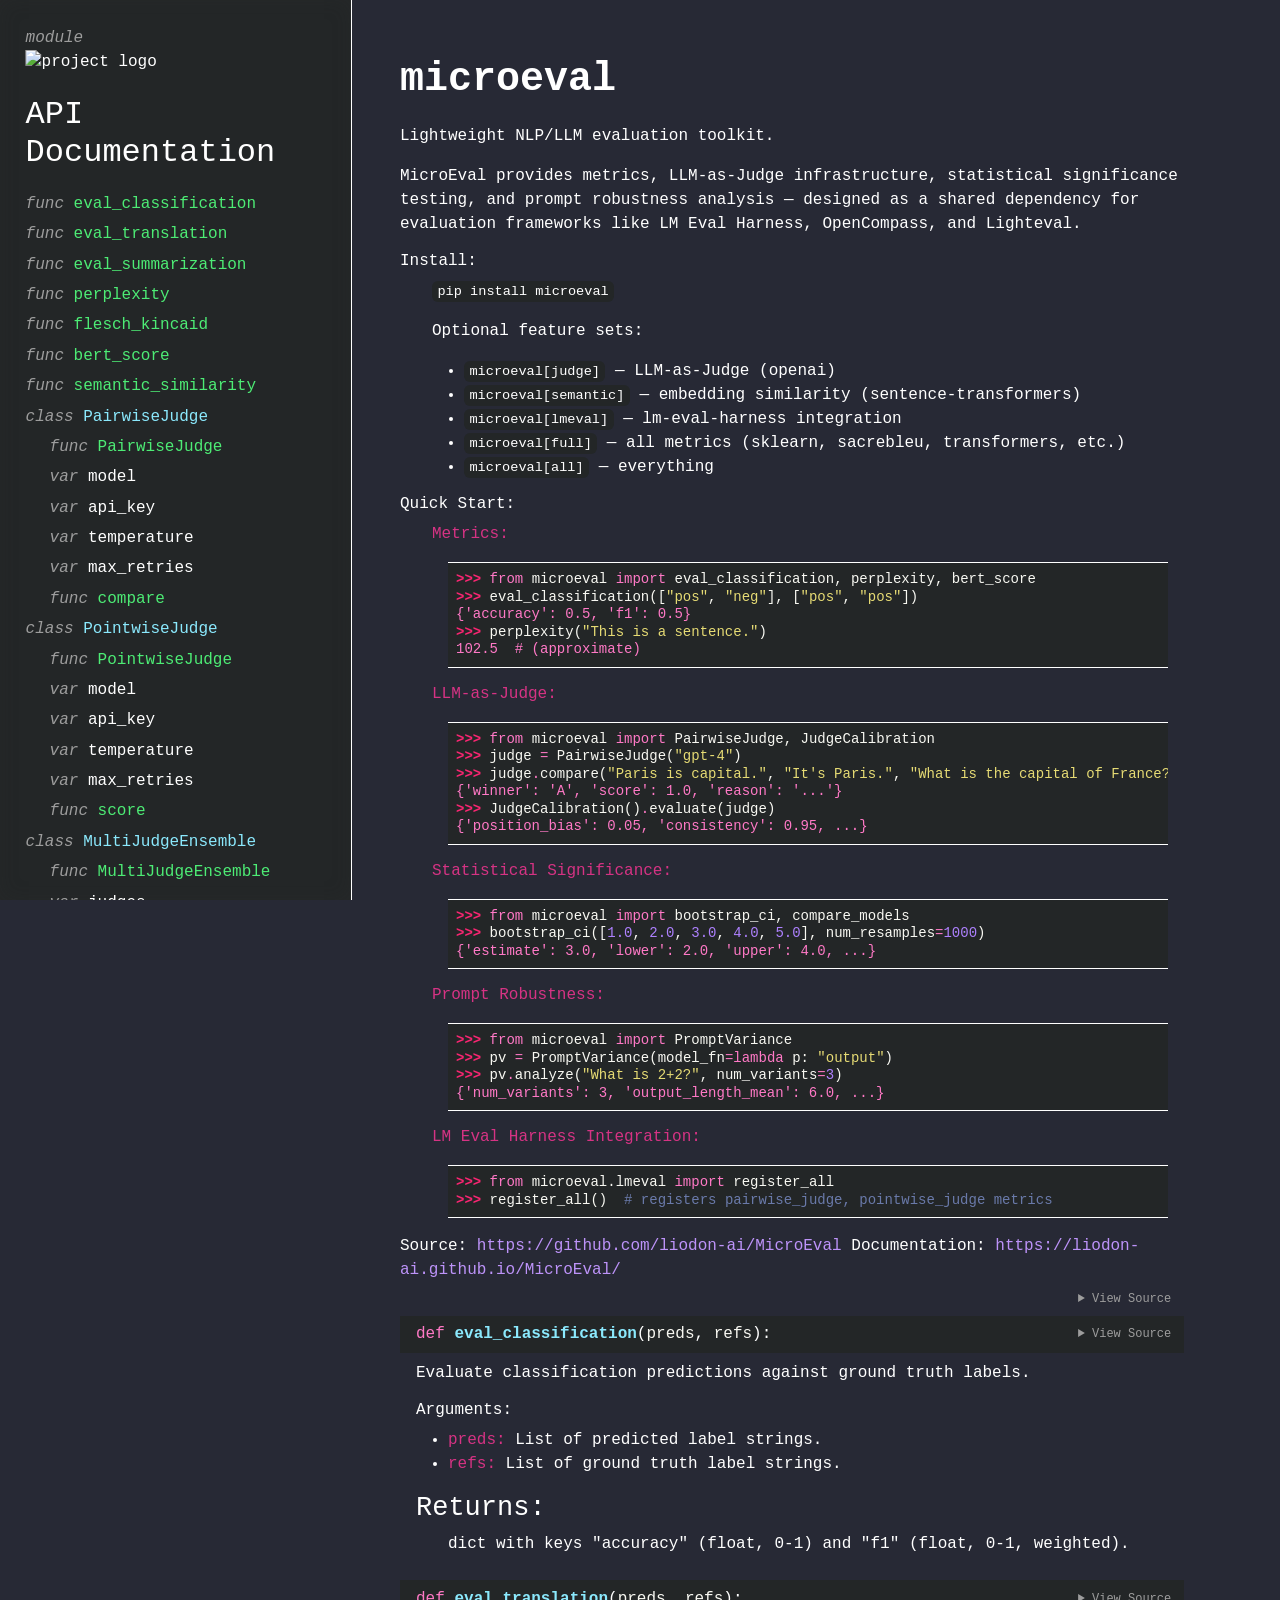
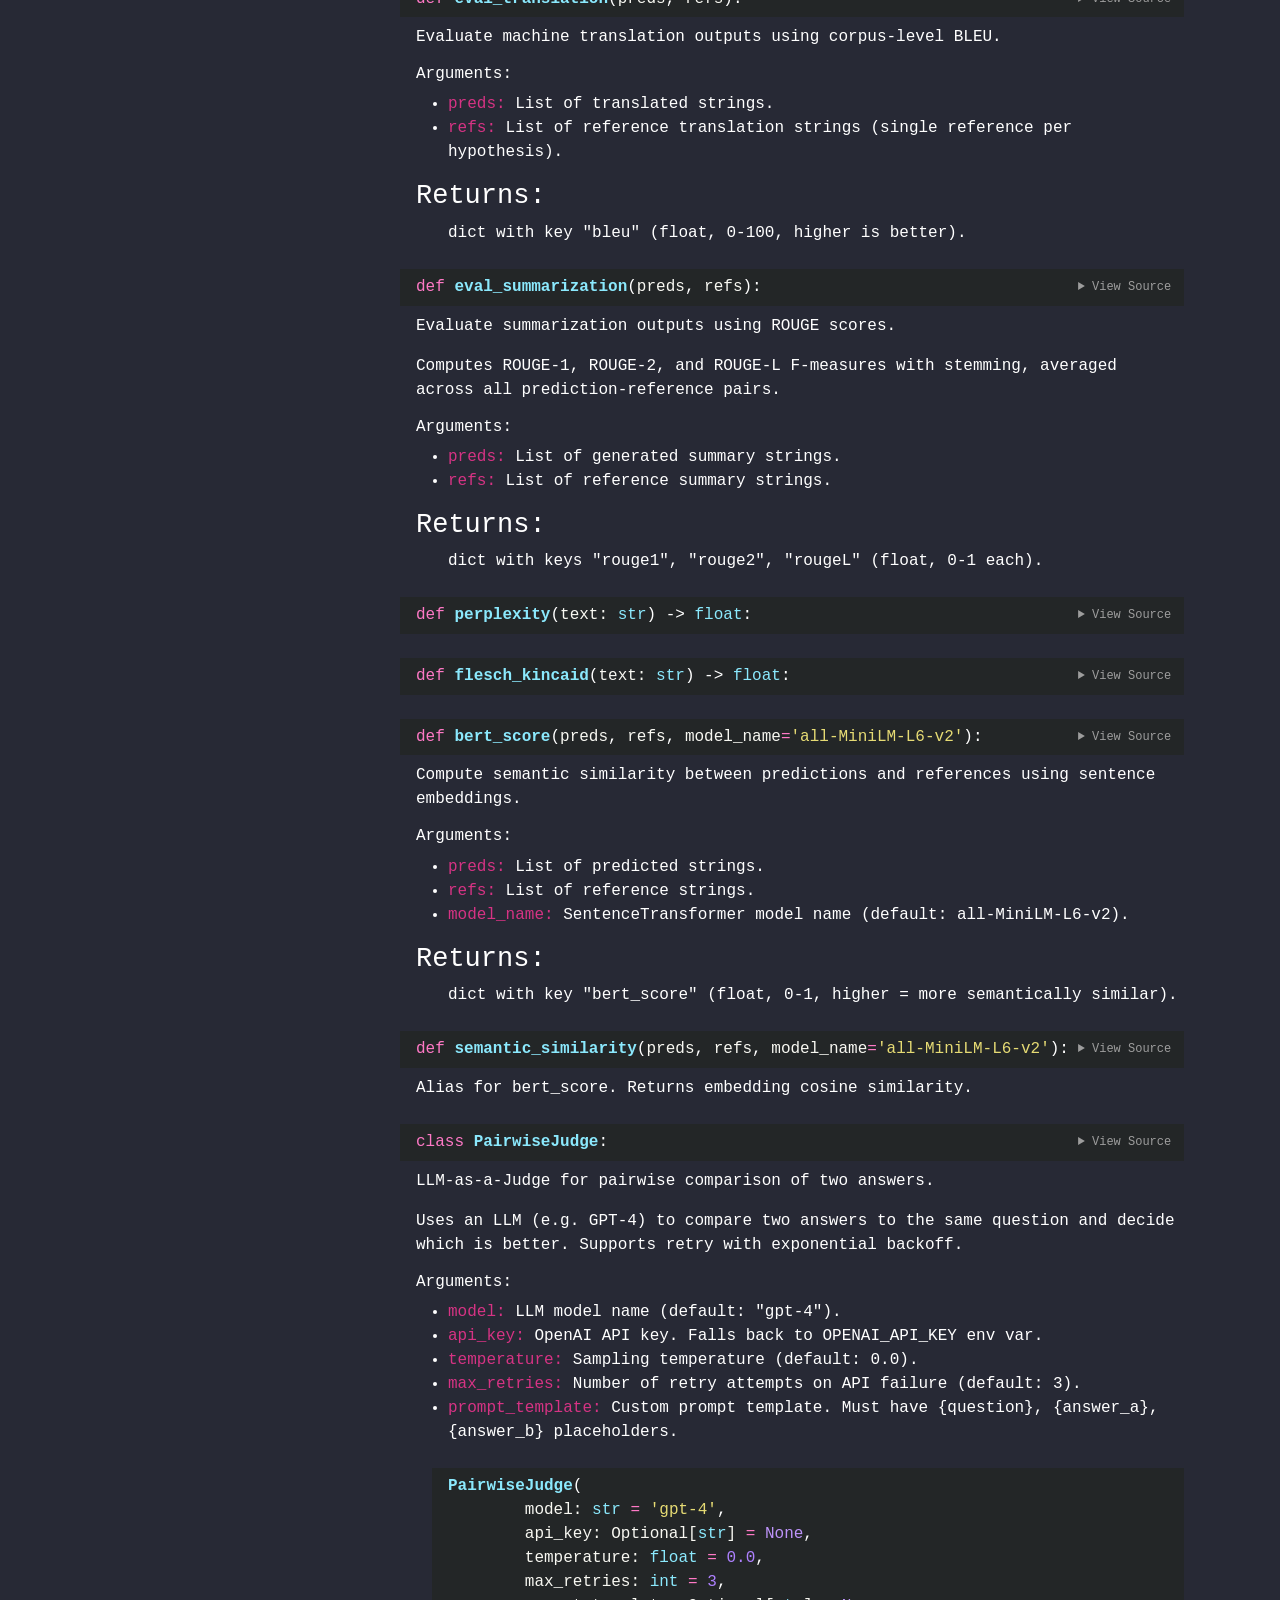
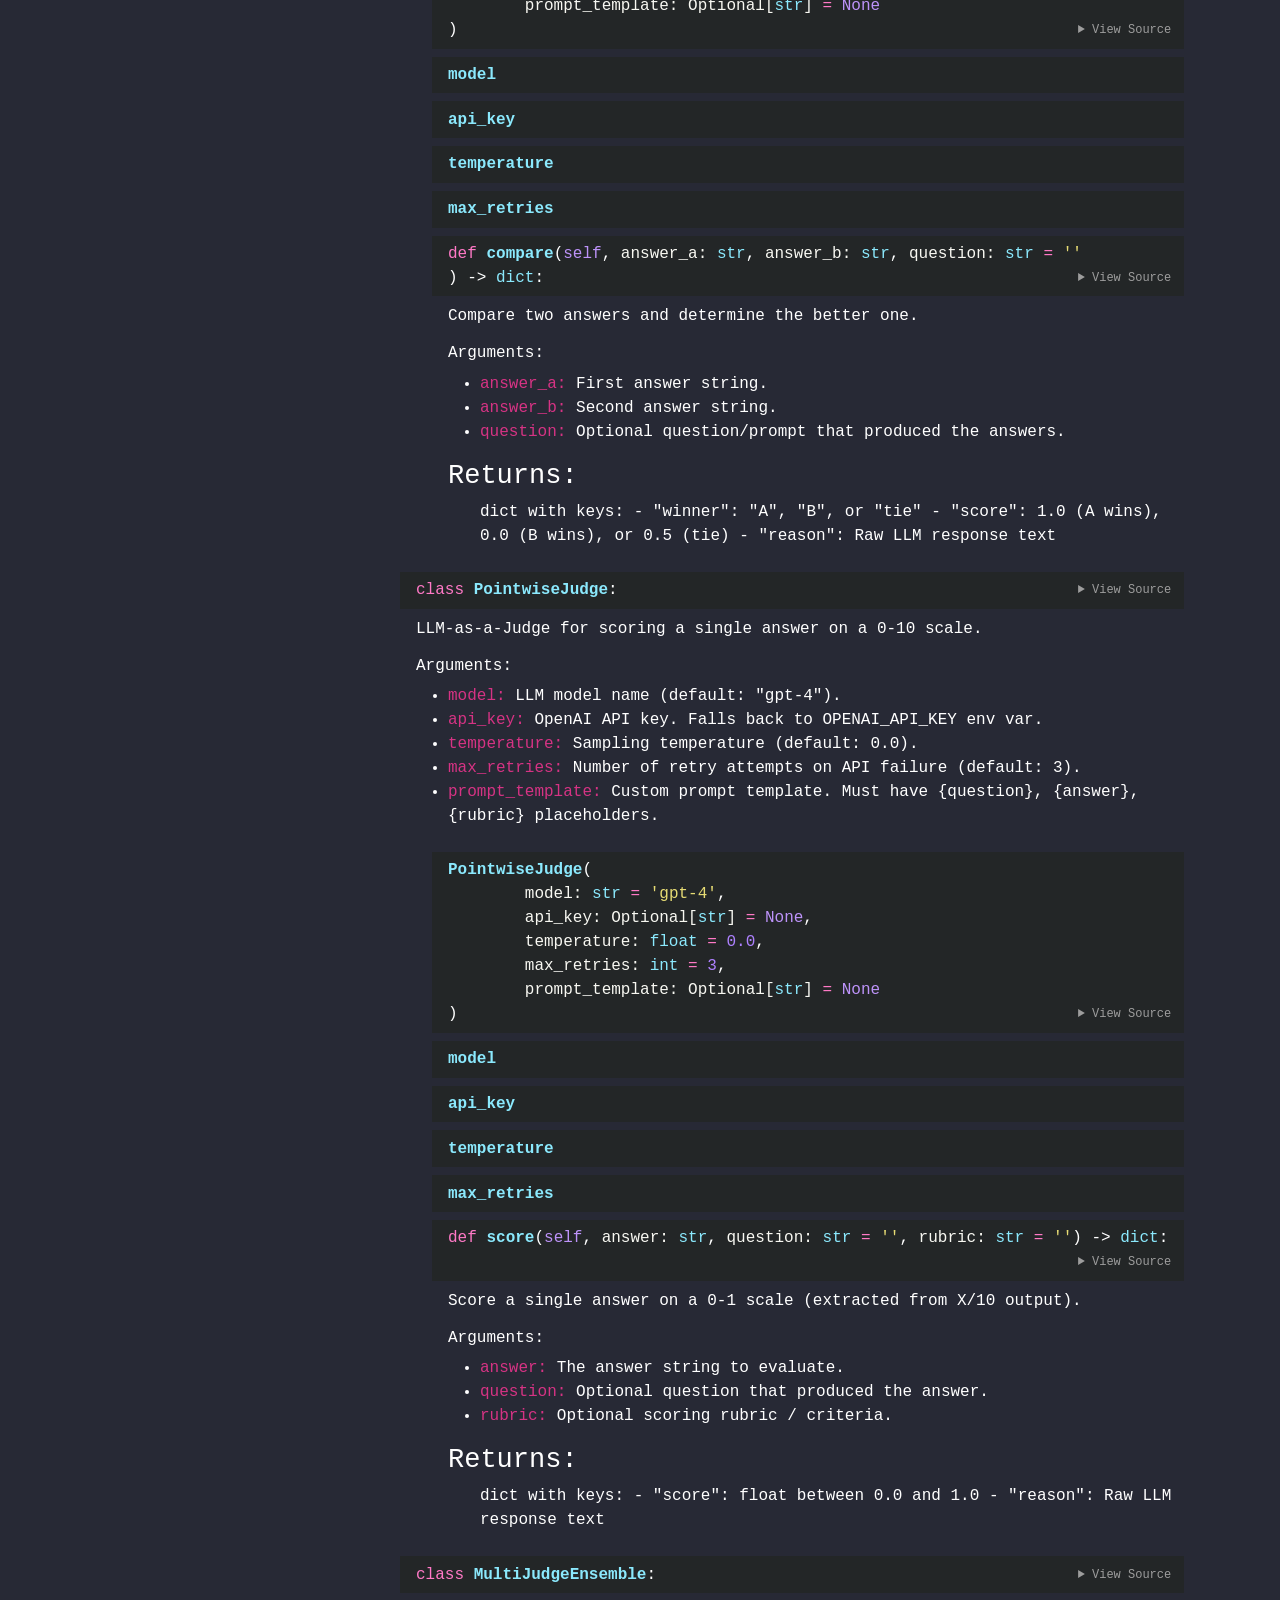
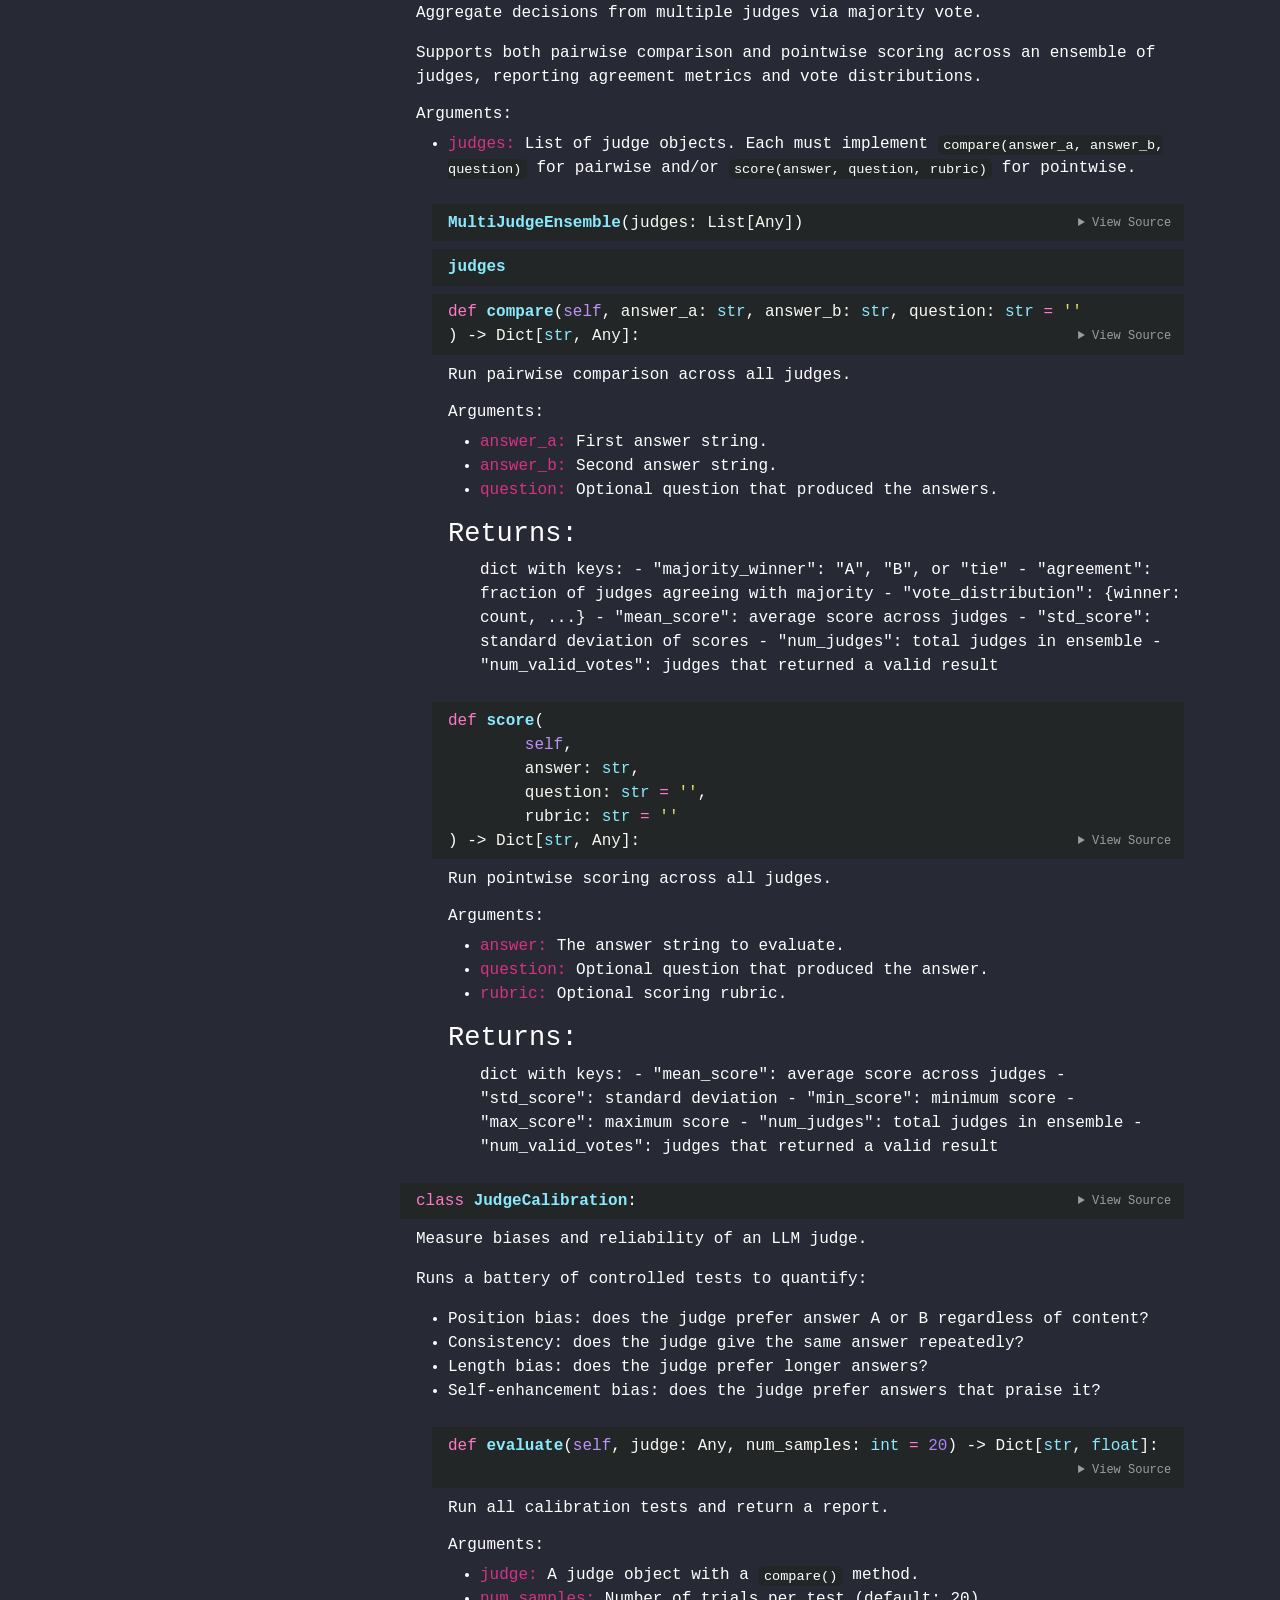
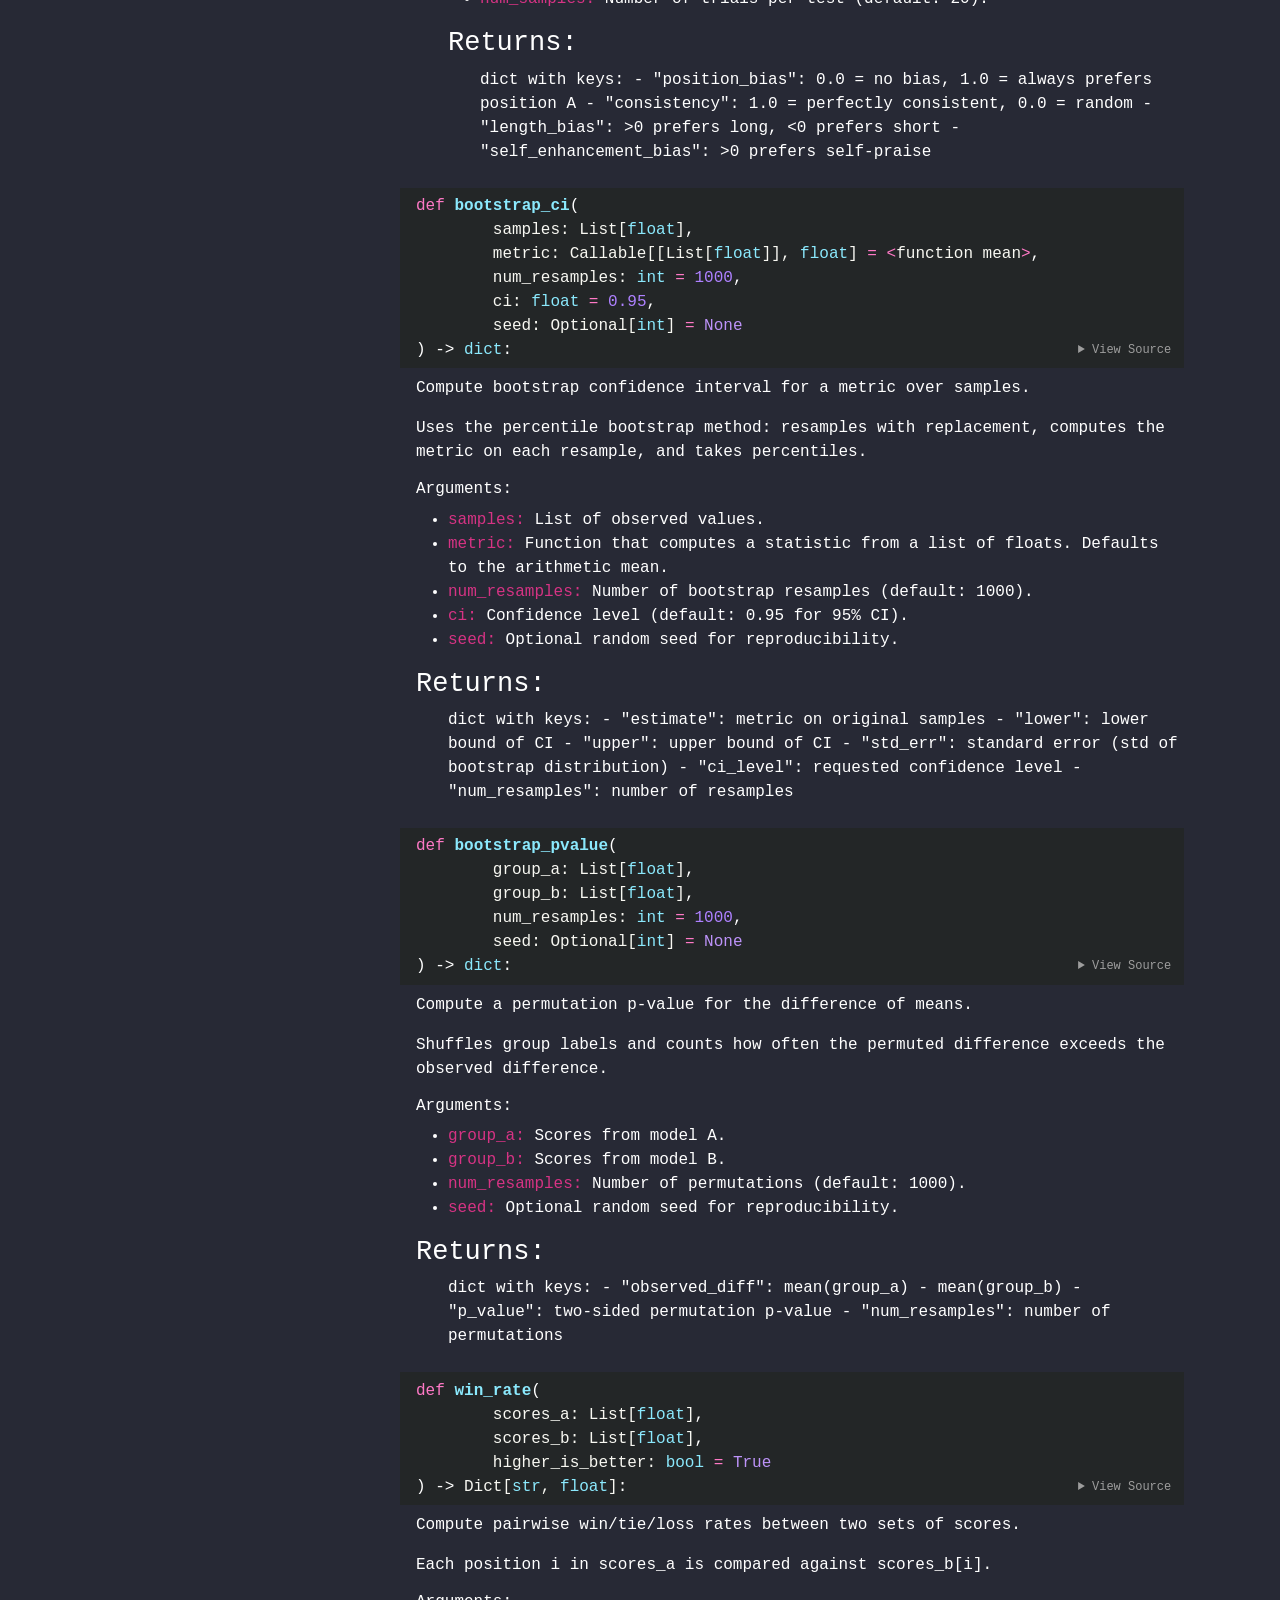
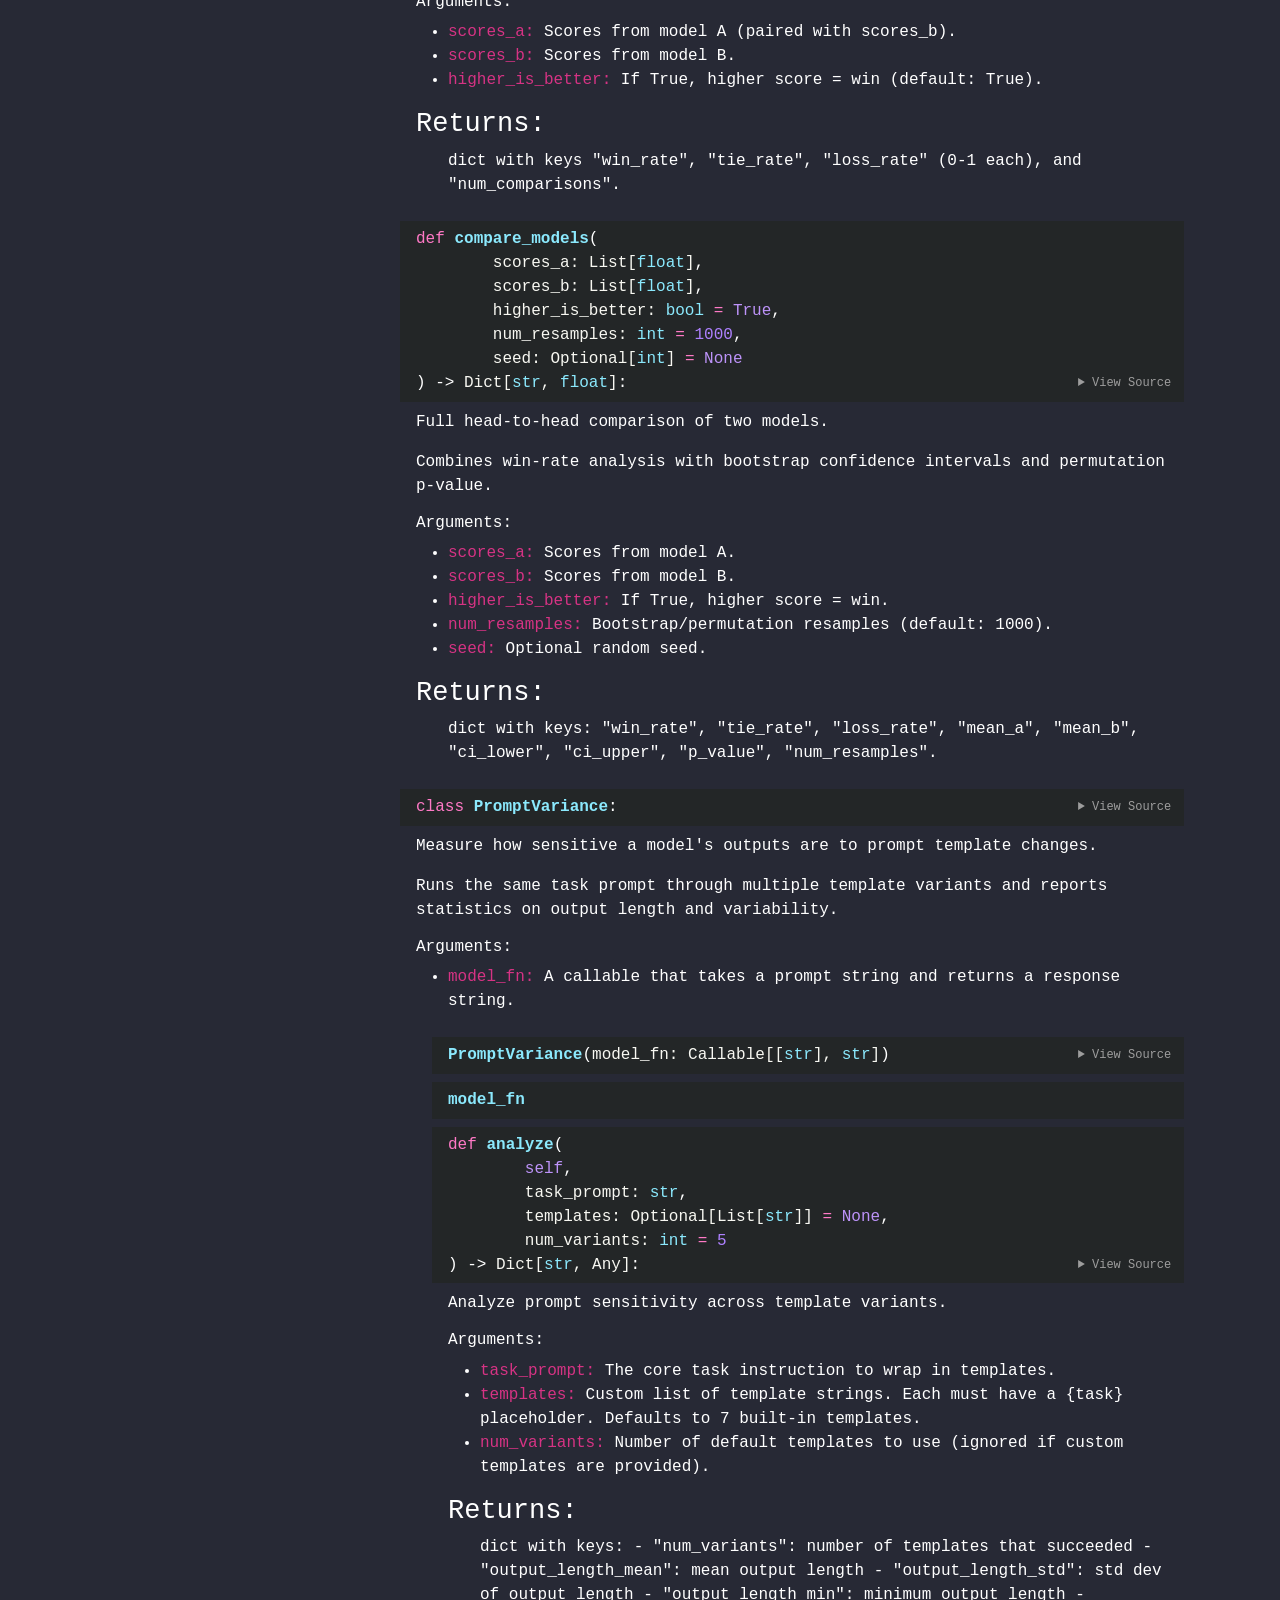
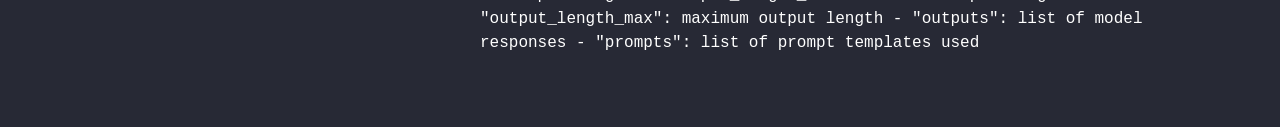
==== commit fa35606d: "Add README content as module docstring in __init__.py — docs now show overview + API reference" ====
--- a/docs/microeval.html
+++ b/docs/microeval.html
@@ -163,42 +163,202 @@
                     <h1 class="modulename">
 microeval    </h1>
 
-                
+                        <div class="docstring"><p>Lightweight NLP/LLM evaluation toolkit.</p>
+
+<p>MicroEval provides metrics, LLM-as-Judge infrastructure, statistical
+significance testing, and prompt robustness analysis — designed as a
+shared dependency for evaluation frameworks like LM Eval Harness,
+OpenCompass, and Lighteval.</p>
+
+<h6 id="install">Install:</h6>
+
+<blockquote>
+  <p><code>pip install microeval</code></p>
+  
+  <p>Optional feature sets:</p>
+  
+  <ul>
+  <li><code>microeval[judge]</code> — LLM-as-Judge (openai)</li>
+  <li><code>microeval[semantic]</code> — embedding similarity (sentence-transformers)</li>
+  <li><code>microeval[lmeval]</code> — lm-eval-harness integration</li>
+  <li><code>microeval[full]</code> — all metrics (sklearn, sacrebleu, transformers, etc.)</li>
+  <li><code>microeval[all]</code> — everything</li>
+  </ul>
+</blockquote>
+
+<h6 id="quick-start">Quick Start:</h6>
+
+<blockquote>
+  <p><strong>Metrics:</strong></p>
+  
+  <div class="pdoc-code codehilite">
+<pre><span></span><code><span class="gp">&gt;&gt;&gt; </span><span class="kn">from</span><span class="w"> </span><span class="nn">microeval</span><span class="w"> </span><span class="kn">import</span> <span class="n">eval_classification</span><span class="p">,</span> <span class="n">perplexity</span><span class="p">,</span> <span class="n">bert_score</span>
+<span class="gp">&gt;&gt;&gt; </span><span class="n">eval_classification</span><span class="p">([</span><span class="s2">&quot;pos&quot;</span><span class="p">,</span> <span class="s2">&quot;neg&quot;</span><span class="p">],</span> <span class="p">[</span><span class="s2">&quot;pos&quot;</span><span class="p">,</span> <span class="s2">&quot;pos&quot;</span><span class="p">])</span>
+<span class="go">{&#39;accuracy&#39;: 0.5, &#39;f1&#39;: 0.5}</span>
+<span class="gp">&gt;&gt;&gt; </span><span class="n">perplexity</span><span class="p">(</span><span class="s2">&quot;This is a sentence.&quot;</span><span class="p">)</span>
+<span class="go">102.5  # (approximate)</span>
+</code></pre>
+  </div>
+  
+  <p><strong>LLM-as-Judge:</strong></p>
+  
+  <div class="pdoc-code codehilite">
+<pre><span></span><code><span class="gp">&gt;&gt;&gt; </span><span class="kn">from</span><span class="w"> </span><span class="nn">microeval</span><span class="w"> </span><span class="kn">import</span> <span class="n">PairwiseJudge</span><span class="p">,</span> <span class="n">JudgeCalibration</span>
+<span class="gp">&gt;&gt;&gt; </span><span class="n">judge</span> <span class="o">=</span> <span class="n">PairwiseJudge</span><span class="p">(</span><span class="s2">&quot;gpt-4&quot;</span><span class="p">)</span>
+<span class="gp">&gt;&gt;&gt; </span><span class="n">judge</span><span class="o">.</span><span class="n">compare</span><span class="p">(</span><span class="s2">&quot;Paris is capital.&quot;</span><span class="p">,</span> <span class="s2">&quot;It&#39;s Paris.&quot;</span><span class="p">,</span> <span class="s2">&quot;What is the capital of France?&quot;</span><span class="p">)</span>
+<span class="go">{&#39;winner&#39;: &#39;A&#39;, &#39;score&#39;: 1.0, &#39;reason&#39;: &#39;...&#39;}</span>
+<span class="gp">&gt;&gt;&gt; </span><span class="n">JudgeCalibration</span><span class="p">()</span><span class="o">.</span><span class="n">evaluate</span><span class="p">(</span><span class="n">judge</span><span class="p">)</span>
+<span class="go">{&#39;position_bias&#39;: 0.05, &#39;consistency&#39;: 0.95, ...}</span>
+</code></pre>
+  </div>
+  
+  <p><strong>Statistical Significance:</strong></p>
+  
+  <div class="pdoc-code codehilite">
+<pre><span></span><code><span class="gp">&gt;&gt;&gt; </span><span class="kn">from</span><span class="w"> </span><span class="nn">microeval</span><span class="w"> </span><span class="kn">import</span> <span class="n">bootstrap_ci</span><span class="p">,</span> <span class="n">compare_models</span>
+<span class="gp">&gt;&gt;&gt; </span><span class="n">bootstrap_ci</span><span class="p">([</span><span class="mf">1.0</span><span class="p">,</span> <span class="mf">2.0</span><span class="p">,</span> <span class="mf">3.0</span><span class="p">,</span> <span class="mf">4.0</span><span class="p">,</span> <span class="mf">5.0</span><span class="p">],</span> <span class="n">num_resamples</span><span class="o">=</span><span class="mi">1000</span><span class="p">)</span>
+<span class="go">{&#39;estimate&#39;: 3.0, &#39;lower&#39;: 2.0, &#39;upper&#39;: 4.0, ...}</span>
+</code></pre>
+  </div>
+  
+  <p><strong>Prompt Robustness:</strong></p>
+  
+  <div class="pdoc-code codehilite">
+<pre><span></span><code><span class="gp">&gt;&gt;&gt; </span><span class="kn">from</span><span class="w"> </span><span class="nn">microeval</span><span class="w"> </span><span class="kn">import</span> <span class="n">PromptVariance</span>
+<span class="gp">&gt;&gt;&gt; </span><span class="n">pv</span> <span class="o">=</span> <span class="n">PromptVariance</span><span class="p">(</span><span class="n">model_fn</span><span class="o">=</span><span class="k">lambda</span> <span class="n">p</span><span class="p">:</span> <span class="s2">&quot;output&quot;</span><span class="p">)</span>
+<span class="gp">&gt;&gt;&gt; </span><span class="n">pv</span><span class="o">.</span><span class="n">analyze</span><span class="p">(</span><span class="s2">&quot;What is 2+2?&quot;</span><span class="p">,</span> <span class="n">num_variants</span><span class="o">=</span><span class="mi">3</span><span class="p">)</span>
+<span class="go">{&#39;num_variants&#39;: 3, &#39;output_length_mean&#39;: 6.0, ...}</span>
+</code></pre>
+  </div>
+  
+  <p><strong>LM Eval Harness Integration:</strong></p>
+  
+  <div class="pdoc-code codehilite">
+<pre><span></span><code><span class="gp">&gt;&gt;&gt; </span><span class="kn">from</span><span class="w"> </span><span class="nn">microeval.lmeval</span><span class="w"> </span><span class="kn">import</span> <span class="n">register_all</span>
+<span class="gp">&gt;&gt;&gt; </span><span class="n">register_all</span><span class="p">()</span>  <span class="c1"># registers pairwise_judge, pointwise_judge metrics</span>
+</code></pre>
+  </div>
+</blockquote>
+
+<p>Source: <a href="https://github.com/liodon-ai/MicroEval">https://github.com/liodon-ai/MicroEval</a>
+Documentation: <a href="https://liodon-ai.github.io/MicroEval/">https://liodon-ai.github.io/MicroEval/</a></p>
+</div>
+
                         <input id="mod-microeval-view-source" class="view-source-toggle-state" type="checkbox" aria-hidden="true" tabindex="-1">
 
                         <label class="view-source-button" for="mod-microeval-view-source"><span>View Source</span></label>
 
-                        <div class="pdoc-code codehilite"><pre><span></span><span id="L-1"><a href="#L-1"><span class="linenos"> 1</span></a><span class="kn">from</span><span class="w"> </span><span class="nn">microeval.metrics</span><span class="w"> </span><span class="kn">import</span> <span class="p">(</span>
-</span><span id="L-2"><a href="#L-2"><span class="linenos"> 2</span></a>    <span class="n">eval_classification</span><span class="p">,</span>
-</span><span id="L-3"><a href="#L-3"><span class="linenos"> 3</span></a>    <span class="n">eval_translation</span><span class="p">,</span>
-</span><span id="L-4"><a href="#L-4"><span class="linenos"> 4</span></a>    <span class="n">eval_summarization</span><span class="p">,</span>
-</span><span id="L-5"><a href="#L-5"><span class="linenos"> 5</span></a>    <span class="n">perplexity</span><span class="p">,</span>
-</span><span id="L-6"><a href="#L-6"><span class="linenos"> 6</span></a>    <span class="n">flesch_kincaid</span><span class="p">,</span>
-</span><span id="L-7"><a href="#L-7"><span class="linenos"> 7</span></a>    <span class="n">bert_score</span><span class="p">,</span>
-</span><span id="L-8"><a href="#L-8"><span class="linenos"> 8</span></a>    <span class="n">semantic_similarity</span><span class="p">,</span>
-</span><span id="L-9"><a href="#L-9"><span class="linenos"> 9</span></a><span class="p">)</span>
-</span><span id="L-10"><a href="#L-10"><span class="linenos">10</span></a><span class="kn">from</span><span class="w"> </span><span class="nn">microeval.judges</span><span class="w"> </span><span class="kn">import</span> <span class="n">PairwiseJudge</span><span class="p">,</span> <span class="n">PointwiseJudge</span><span class="p">,</span> <span class="n">MultiJudgeEnsemble</span><span class="p">,</span> <span class="n">JudgeCalibration</span>
-</span><span id="L-11"><a href="#L-11"><span class="linenos">11</span></a><span class="kn">from</span><span class="w"> </span><span class="nn">microeval.significance</span><span class="w"> </span><span class="kn">import</span> <span class="n">bootstrap_ci</span><span class="p">,</span> <span class="n">bootstrap_pvalue</span><span class="p">,</span> <span class="n">win_rate</span><span class="p">,</span> <span class="n">compare_models</span>
-</span><span id="L-12"><a href="#L-12"><span class="linenos">12</span></a><span class="kn">from</span><span class="w"> </span><span class="nn">microeval.prompt</span><span class="w"> </span><span class="kn">import</span> <span class="n">PromptVariance</span>
-</span><span id="L-13"><a href="#L-13"><span class="linenos">13</span></a>
-</span><span id="L-14"><a href="#L-14"><span class="linenos">14</span></a><span class="n">__all__</span> <span class="o">=</span> <span class="p">[</span>
-</span><span id="L-15"><a href="#L-15"><span class="linenos">15</span></a>    <span class="s2">&quot;eval_classification&quot;</span><span class="p">,</span>
-</span><span id="L-16"><a href="#L-16"><span class="linenos">16</span></a>    <span class="s2">&quot;eval_translation&quot;</span><span class="p">,</span>
-</span><span id="L-17"><a href="#L-17"><span class="linenos">17</span></a>    <span class="s2">&quot;eval_summarization&quot;</span><span class="p">,</span>
-</span><span id="L-18"><a href="#L-18"><span class="linenos">18</span></a>    <span class="s2">&quot;perplexity&quot;</span><span class="p">,</span>
-</span><span id="L-19"><a href="#L-19"><span class="linenos">19</span></a>    <span class="s2">&quot;flesch_kincaid&quot;</span><span class="p">,</span>
-</span><span id="L-20"><a href="#L-20"><span class="linenos">20</span></a>    <span class="s2">&quot;bert_score&quot;</span><span class="p">,</span>
-</span><span id="L-21"><a href="#L-21"><span class="linenos">21</span></a>    <span class="s2">&quot;semantic_similarity&quot;</span><span class="p">,</span>
-</span><span id="L-22"><a href="#L-22"><span class="linenos">22</span></a>    <span class="s2">&quot;PairwiseJudge&quot;</span><span class="p">,</span>
-</span><span id="L-23"><a href="#L-23"><span class="linenos">23</span></a>    <span class="s2">&quot;PointwiseJudge&quot;</span><span class="p">,</span>
-</span><span id="L-24"><a href="#L-24"><span class="linenos">24</span></a>    <span class="s2">&quot;MultiJudgeEnsemble&quot;</span><span class="p">,</span>
-</span><span id="L-25"><a href="#L-25"><span class="linenos">25</span></a>    <span class="s2">&quot;JudgeCalibration&quot;</span><span class="p">,</span>
-</span><span id="L-26"><a href="#L-26"><span class="linenos">26</span></a>    <span class="s2">&quot;bootstrap_ci&quot;</span><span class="p">,</span>
-</span><span id="L-27"><a href="#L-27"><span class="linenos">27</span></a>    <span class="s2">&quot;bootstrap_pvalue&quot;</span><span class="p">,</span>
-</span><span id="L-28"><a href="#L-28"><span class="linenos">28</span></a>    <span class="s2">&quot;win_rate&quot;</span><span class="p">,</span>
-</span><span id="L-29"><a href="#L-29"><span class="linenos">29</span></a>    <span class="s2">&quot;compare_models&quot;</span><span class="p">,</span>
-</span><span id="L-30"><a href="#L-30"><span class="linenos">30</span></a>    <span class="s2">&quot;PromptVariance&quot;</span><span class="p">,</span>
-</span><span id="L-31"><a href="#L-31"><span class="linenos">31</span></a><span class="p">]</span>
+                        <div class="pdoc-code codehilite"><pre><span></span><span id="L-1"><a href="#L-1"><span class="linenos">  1</span></a><span class="sd">&quot;&quot;&quot;Lightweight NLP/LLM evaluation toolkit.</span>
+</span><span id="L-2"><a href="#L-2"><span class="linenos">  2</span></a>
+</span><span id="L-3"><a href="#L-3"><span class="linenos">  3</span></a><span class="sd">MicroEval provides metrics, LLM-as-Judge infrastructure, statistical</span>
+</span><span id="L-4"><a href="#L-4"><span class="linenos">  4</span></a><span class="sd">significance testing, and prompt robustness analysis — designed as a</span>
+</span><span id="L-5"><a href="#L-5"><span class="linenos">  5</span></a><span class="sd">shared dependency for evaluation frameworks like LM Eval Harness,</span>
+</span><span id="L-6"><a href="#L-6"><span class="linenos">  6</span></a><span class="sd">OpenCompass, and Lighteval.</span>
+</span><span id="L-7"><a href="#L-7"><span class="linenos">  7</span></a>
+</span><span id="L-8"><a href="#L-8"><span class="linenos">  8</span></a><span class="sd">Install:</span>
+</span><span id="L-9"><a href="#L-9"><span class="linenos">  9</span></a><span class="sd">    ``pip install microeval``</span>
+</span><span id="L-10"><a href="#L-10"><span class="linenos"> 10</span></a>
+</span><span id="L-11"><a href="#L-11"><span class="linenos"> 11</span></a><span class="sd">    Optional feature sets:</span>
+</span><span id="L-12"><a href="#L-12"><span class="linenos"> 12</span></a><span class="sd">    - ``microeval[judge]`` — LLM-as-Judge (openai)</span>
+</span><span id="L-13"><a href="#L-13"><span class="linenos"> 13</span></a><span class="sd">    - ``microeval[semantic]`` — embedding similarity (sentence-transformers)</span>
+</span><span id="L-14"><a href="#L-14"><span class="linenos"> 14</span></a><span class="sd">    - ``microeval[lmeval]`` — lm-eval-harness integration</span>
+</span><span id="L-15"><a href="#L-15"><span class="linenos"> 15</span></a><span class="sd">    - ``microeval[full]`` — all metrics (sklearn, sacrebleu, transformers, etc.)</span>
+</span><span id="L-16"><a href="#L-16"><span class="linenos"> 16</span></a><span class="sd">    - ``microeval[all]`` — everything</span>
+</span><span id="L-17"><a href="#L-17"><span class="linenos"> 17</span></a>
+</span><span id="L-18"><a href="#L-18"><span class="linenos"> 18</span></a><span class="sd">Quick Start:</span>
+</span><span id="L-19"><a href="#L-19"><span class="linenos"> 19</span></a>
+</span><span id="L-20"><a href="#L-20"><span class="linenos"> 20</span></a><span class="sd">    **Metrics:**</span>
+</span><span id="L-21"><a href="#L-21"><span class="linenos"> 21</span></a><span class="sd">    &gt;&gt;&gt; from microeval import eval_classification, perplexity, bert_score</span>
+</span><span id="L-22"><a href="#L-22"><span class="linenos"> 22</span></a><span class="sd">    &gt;&gt;&gt; eval_classification([&quot;pos&quot;, &quot;neg&quot;], [&quot;pos&quot;, &quot;pos&quot;])</span>
+</span><span id="L-23"><a href="#L-23"><span class="linenos"> 23</span></a><span class="sd">    {&#39;accuracy&#39;: 0.5, &#39;f1&#39;: 0.5}</span>
+</span><span id="L-24"><a href="#L-24"><span class="linenos"> 24</span></a><span class="sd">    &gt;&gt;&gt; perplexity(&quot;This is a sentence.&quot;)</span>
+</span><span id="L-25"><a href="#L-25"><span class="linenos"> 25</span></a><span class="sd">    102.5  # (approximate)</span>
+</span><span id="L-26"><a href="#L-26"><span class="linenos"> 26</span></a>
+</span><span id="L-27"><a href="#L-27"><span class="linenos"> 27</span></a><span class="sd">    **LLM-as-Judge:**</span>
+</span><span id="L-28"><a href="#L-28"><span class="linenos"> 28</span></a><span class="sd">    &gt;&gt;&gt; from microeval import PairwiseJudge, JudgeCalibration</span>
+</span><span id="L-29"><a href="#L-29"><span class="linenos"> 29</span></a><span class="sd">    &gt;&gt;&gt; judge = PairwiseJudge(&quot;gpt-4&quot;)</span>
+</span><span id="L-30"><a href="#L-30"><span class="linenos"> 30</span></a><span class="sd">    &gt;&gt;&gt; judge.compare(&quot;Paris is capital.&quot;, &quot;It&#39;s Paris.&quot;, &quot;What is the capital of France?&quot;)</span>
+</span><span id="L-31"><a href="#L-31"><span class="linenos"> 31</span></a><span class="sd">    {&#39;winner&#39;: &#39;A&#39;, &#39;score&#39;: 1.0, &#39;reason&#39;: &#39;...&#39;}</span>
+</span><span id="L-32"><a href="#L-32"><span class="linenos"> 32</span></a><span class="sd">    &gt;&gt;&gt; JudgeCalibration().evaluate(judge)</span>
+</span><span id="L-33"><a href="#L-33"><span class="linenos"> 33</span></a><span class="sd">    {&#39;position_bias&#39;: 0.05, &#39;consistency&#39;: 0.95, ...}</span>
+</span><span id="L-34"><a href="#L-34"><span class="linenos"> 34</span></a>
+</span><span id="L-35"><a href="#L-35"><span class="linenos"> 35</span></a><span class="sd">    **Statistical Significance:**</span>
+</span><span id="L-36"><a href="#L-36"><span class="linenos"> 36</span></a><span class="sd">    &gt;&gt;&gt; from microeval import bootstrap_ci, compare_models</span>
+</span><span id="L-37"><a href="#L-37"><span class="linenos"> 37</span></a><span class="sd">    &gt;&gt;&gt; bootstrap_ci([1.0, 2.0, 3.0, 4.0, 5.0], num_resamples=1000)</span>
+</span><span id="L-38"><a href="#L-38"><span class="linenos"> 38</span></a><span class="sd">    {&#39;estimate&#39;: 3.0, &#39;lower&#39;: 2.0, &#39;upper&#39;: 4.0, ...}</span>
+</span><span id="L-39"><a href="#L-39"><span class="linenos"> 39</span></a>
+</span><span id="L-40"><a href="#L-40"><span class="linenos"> 40</span></a><span class="sd">    **Prompt Robustness:**</span>
+</span><span id="L-41"><a href="#L-41"><span class="linenos"> 41</span></a><span class="sd">    &gt;&gt;&gt; from microeval import PromptVariance</span>
+</span><span id="L-42"><a href="#L-42"><span class="linenos"> 42</span></a><span class="sd">    &gt;&gt;&gt; pv = PromptVariance(model_fn=lambda p: &quot;output&quot;)</span>
+</span><span id="L-43"><a href="#L-43"><span class="linenos"> 43</span></a><span class="sd">    &gt;&gt;&gt; pv.analyze(&quot;What is 2+2?&quot;, num_variants=3)</span>
+</span><span id="L-44"><a href="#L-44"><span class="linenos"> 44</span></a><span class="sd">    {&#39;num_variants&#39;: 3, &#39;output_length_mean&#39;: 6.0, ...}</span>
+</span><span id="L-45"><a href="#L-45"><span class="linenos"> 45</span></a>
+</span><span id="L-46"><a href="#L-46"><span class="linenos"> 46</span></a><span class="sd">    **LM Eval Harness Integration:**</span>
+</span><span id="L-47"><a href="#L-47"><span class="linenos"> 47</span></a><span class="sd">    &gt;&gt;&gt; from microeval.lmeval import register_all</span>
+</span><span id="L-48"><a href="#L-48"><span class="linenos"> 48</span></a><span class="sd">    &gt;&gt;&gt; register_all()  # registers pairwise_judge, pointwise_judge metrics</span>
+</span><span id="L-49"><a href="#L-49"><span class="linenos"> 49</span></a>
+</span><span id="L-50"><a href="#L-50"><span class="linenos"> 50</span></a><span class="sd">Source: https://github.com/liodon-ai/MicroEval</span>
+</span><span id="L-51"><a href="#L-51"><span class="linenos"> 51</span></a><span class="sd">Documentation: https://liodon-ai.github.io/MicroEval/</span>
+</span><span id="L-52"><a href="#L-52"><span class="linenos"> 52</span></a><span class="sd">&quot;&quot;&quot;</span>
+</span><span id="L-53"><a href="#L-53"><span class="linenos"> 53</span></a>
+</span><span id="L-54"><a href="#L-54"><span class="linenos"> 54</span></a><span class="kn">import</span><span class="w"> </span><span class="nn">microeval.lmeval.metrics</span><span class="w"> </span><span class="k">as</span><span class="w"> </span><span class="nn">_lmeval_metrics</span>
+</span><span id="L-55"><a href="#L-55"><span class="linenos"> 55</span></a>
+</span><span id="L-56"><a href="#L-56"><span class="linenos"> 56</span></a><span class="c1"># Hide implementation details from docs</span>
+</span><span id="L-57"><a href="#L-57"><span class="linenos"> 57</span></a><span class="n">__pdoc__</span> <span class="o">=</span> <span class="p">{</span>
+</span><span id="L-58"><a href="#L-58"><span class="linenos"> 58</span></a>    <span class="s2">&quot;metrics.fluency._load_gpt2&quot;</span><span class="p">:</span> <span class="kc">False</span><span class="p">,</span>
+</span><span id="L-59"><a href="#L-59"><span class="linenos"> 59</span></a>    <span class="s2">&quot;metrics.fluency._tokenizer&quot;</span><span class="p">:</span> <span class="kc">False</span><span class="p">,</span>
+</span><span id="L-60"><a href="#L-60"><span class="linenos"> 60</span></a>    <span class="s2">&quot;metrics.fluency._model&quot;</span><span class="p">:</span> <span class="kc">False</span><span class="p">,</span>
+</span><span id="L-61"><a href="#L-61"><span class="linenos"> 61</span></a>    <span class="s2">&quot;metrics.fluency._count_syllables&quot;</span><span class="p">:</span> <span class="kc">False</span><span class="p">,</span>
+</span><span id="L-62"><a href="#L-62"><span class="linenos"> 62</span></a>    <span class="s2">&quot;metrics.semantic._load_encoder&quot;</span><span class="p">:</span> <span class="kc">False</span><span class="p">,</span>
+</span><span id="L-63"><a href="#L-63"><span class="linenos"> 63</span></a>    <span class="s2">&quot;metrics.semantic._encoder&quot;</span><span class="p">:</span> <span class="kc">False</span><span class="p">,</span>
+</span><span id="L-64"><a href="#L-64"><span class="linenos"> 64</span></a>    <span class="s2">&quot;metrics.semantic._SENTENCE_TRANSFORMERS_AVAILABLE&quot;</span><span class="p">:</span> <span class="kc">False</span><span class="p">,</span>
+</span><span id="L-65"><a href="#L-65"><span class="linenos"> 65</span></a>    <span class="s2">&quot;judges.pairwise._call_judge&quot;</span><span class="p">:</span> <span class="kc">False</span><span class="p">,</span>
+</span><span id="L-66"><a href="#L-66"><span class="linenos"> 66</span></a>    <span class="s2">&quot;judges.pairwise._parse_result&quot;</span><span class="p">:</span> <span class="kc">False</span><span class="p">,</span>
+</span><span id="L-67"><a href="#L-67"><span class="linenos"> 67</span></a>    <span class="s2">&quot;judges.pairwise.DEFAULT_PAIRWISE_PROMPT&quot;</span><span class="p">:</span> <span class="kc">False</span><span class="p">,</span>
+</span><span id="L-68"><a href="#L-68"><span class="linenos"> 68</span></a>    <span class="s2">&quot;judges.pointwise._call_judge&quot;</span><span class="p">:</span> <span class="kc">False</span><span class="p">,</span>
+</span><span id="L-69"><a href="#L-69"><span class="linenos"> 69</span></a>    <span class="s2">&quot;judges.pointwise._parse_result&quot;</span><span class="p">:</span> <span class="kc">False</span><span class="p">,</span>
+</span><span id="L-70"><a href="#L-70"><span class="linenos"> 70</span></a>    <span class="s2">&quot;judges.pointwise.DEFAULT_POINTWISE_PROMPT&quot;</span><span class="p">:</span> <span class="kc">False</span><span class="p">,</span>
+</span><span id="L-71"><a href="#L-71"><span class="linenos"> 71</span></a>    <span class="s2">&quot;judges.calibration._measure_position_bias&quot;</span><span class="p">:</span> <span class="kc">False</span><span class="p">,</span>
+</span><span id="L-72"><a href="#L-72"><span class="linenos"> 72</span></a>    <span class="s2">&quot;judges.calibration._measure_consistency&quot;</span><span class="p">:</span> <span class="kc">False</span><span class="p">,</span>
+</span><span id="L-73"><a href="#L-73"><span class="linenos"> 73</span></a>    <span class="s2">&quot;judges.calibration._measure_length_bias&quot;</span><span class="p">:</span> <span class="kc">False</span><span class="p">,</span>
+</span><span id="L-74"><a href="#L-74"><span class="linenos"> 74</span></a>    <span class="s2">&quot;judges.calibration._measure_self_enhancement&quot;</span><span class="p">:</span> <span class="kc">False</span><span class="p">,</span>
+</span><span id="L-75"><a href="#L-75"><span class="linenos"> 75</span></a>    <span class="s2">&quot;lmeval.metrics._mean&quot;</span><span class="p">:</span> <span class="kc">False</span><span class="p">,</span>
+</span><span id="L-76"><a href="#L-76"><span class="linenos"> 76</span></a>    <span class="s2">&quot;lmeval.metrics._registered&quot;</span><span class="p">:</span> <span class="kc">False</span><span class="p">,</span>
+</span><span id="L-77"><a href="#L-77"><span class="linenos"> 77</span></a>    <span class="s2">&quot;prompt.sensitivity.DEFAULT_TEMPLATES&quot;</span><span class="p">:</span> <span class="kc">False</span><span class="p">,</span>
+</span><span id="L-78"><a href="#L-78"><span class="linenos"> 78</span></a>    <span class="s2">&quot;prompt.sensitivity._compute_stats&quot;</span><span class="p">:</span> <span class="kc">False</span><span class="p">,</span>
+</span><span id="L-79"><a href="#L-79"><span class="linenos"> 79</span></a><span class="p">}</span>
+</span><span id="L-80"><a href="#L-80"><span class="linenos"> 80</span></a>
+</span><span id="L-81"><a href="#L-81"><span class="linenos"> 81</span></a><span class="kn">from</span><span class="w"> </span><span class="nn">microeval.metrics</span><span class="w"> </span><span class="kn">import</span> <span class="p">(</span>
+</span><span id="L-82"><a href="#L-82"><span class="linenos"> 82</span></a>    <span class="n">eval_classification</span><span class="p">,</span>
+</span><span id="L-83"><a href="#L-83"><span class="linenos"> 83</span></a>    <span class="n">eval_translation</span><span class="p">,</span>
+</span><span id="L-84"><a href="#L-84"><span class="linenos"> 84</span></a>    <span class="n">eval_summarization</span><span class="p">,</span>
+</span><span id="L-85"><a href="#L-85"><span class="linenos"> 85</span></a>    <span class="n">perplexity</span><span class="p">,</span>
+</span><span id="L-86"><a href="#L-86"><span class="linenos"> 86</span></a>    <span class="n">flesch_kincaid</span><span class="p">,</span>
+</span><span id="L-87"><a href="#L-87"><span class="linenos"> 87</span></a>    <span class="n">bert_score</span><span class="p">,</span>
+</span><span id="L-88"><a href="#L-88"><span class="linenos"> 88</span></a>    <span class="n">semantic_similarity</span><span class="p">,</span>
+</span><span id="L-89"><a href="#L-89"><span class="linenos"> 89</span></a><span class="p">)</span>
+</span><span id="L-90"><a href="#L-90"><span class="linenos"> 90</span></a><span class="kn">from</span><span class="w"> </span><span class="nn">microeval.judges</span><span class="w"> </span><span class="kn">import</span> <span class="n">PairwiseJudge</span><span class="p">,</span> <span class="n">PointwiseJudge</span><span class="p">,</span> <span class="n">MultiJudgeEnsemble</span><span class="p">,</span> <span class="n">JudgeCalibration</span>
+</span><span id="L-91"><a href="#L-91"><span class="linenos"> 91</span></a><span class="kn">from</span><span class="w"> </span><span class="nn">microeval.significance</span><span class="w"> </span><span class="kn">import</span> <span class="n">bootstrap_ci</span><span class="p">,</span> <span class="n">bootstrap_pvalue</span><span class="p">,</span> <span class="n">win_rate</span><span class="p">,</span> <span class="n">compare_models</span>
+</span><span id="L-92"><a href="#L-92"><span class="linenos"> 92</span></a><span class="kn">from</span><span class="w"> </span><span class="nn">microeval.prompt</span><span class="w"> </span><span class="kn">import</span> <span class="n">PromptVariance</span>
+</span><span id="L-93"><a href="#L-93"><span class="linenos"> 93</span></a>
+</span><span id="L-94"><a href="#L-94"><span class="linenos"> 94</span></a><span class="n">__all__</span> <span class="o">=</span> <span class="p">[</span>
+</span><span id="L-95"><a href="#L-95"><span class="linenos"> 95</span></a>    <span class="s2">&quot;eval_classification&quot;</span><span class="p">,</span>
+</span><span id="L-96"><a href="#L-96"><span class="linenos"> 96</span></a>    <span class="s2">&quot;eval_translation&quot;</span><span class="p">,</span>
+</span><span id="L-97"><a href="#L-97"><span class="linenos"> 97</span></a>    <span class="s2">&quot;eval_summarization&quot;</span><span class="p">,</span>
+</span><span id="L-98"><a href="#L-98"><span class="linenos"> 98</span></a>    <span class="s2">&quot;perplexity&quot;</span><span class="p">,</span>
+</span><span id="L-99"><a href="#L-99"><span class="linenos"> 99</span></a>    <span class="s2">&quot;flesch_kincaid&quot;</span><span class="p">,</span>
+</span><span id="L-100"><a href="#L-100"><span class="linenos">100</span></a>    <span class="s2">&quot;bert_score&quot;</span><span class="p">,</span>
+</span><span id="L-101"><a href="#L-101"><span class="linenos">101</span></a>    <span class="s2">&quot;semantic_similarity&quot;</span><span class="p">,</span>
+</span><span id="L-102"><a href="#L-102"><span class="linenos">102</span></a>    <span class="s2">&quot;PairwiseJudge&quot;</span><span class="p">,</span>
+</span><span id="L-103"><a href="#L-103"><span class="linenos">103</span></a>    <span class="s2">&quot;PointwiseJudge&quot;</span><span class="p">,</span>
+</span><span id="L-104"><a href="#L-104"><span class="linenos">104</span></a>    <span class="s2">&quot;MultiJudgeEnsemble&quot;</span><span class="p">,</span>
+</span><span id="L-105"><a href="#L-105"><span class="linenos">105</span></a>    <span class="s2">&quot;JudgeCalibration&quot;</span><span class="p">,</span>
+</span><span id="L-106"><a href="#L-106"><span class="linenos">106</span></a>    <span class="s2">&quot;bootstrap_ci&quot;</span><span class="p">,</span>
+</span><span id="L-107"><a href="#L-107"><span class="linenos">107</span></a>    <span class="s2">&quot;bootstrap_pvalue&quot;</span><span class="p">,</span>
+</span><span id="L-108"><a href="#L-108"><span class="linenos">108</span></a>    <span class="s2">&quot;win_rate&quot;</span><span class="p">,</span>
+</span><span id="L-109"><a href="#L-109"><span class="linenos">109</span></a>    <span class="s2">&quot;compare_models&quot;</span><span class="p">,</span>
+</span><span id="L-110"><a href="#L-110"><span class="linenos">110</span></a>    <span class="s2">&quot;PromptVariance&quot;</span><span class="p">,</span>
+</span><span id="L-111"><a href="#L-111"><span class="linenos">111</span></a><span class="p">]</span>
 </span></pre></div>
 
 
